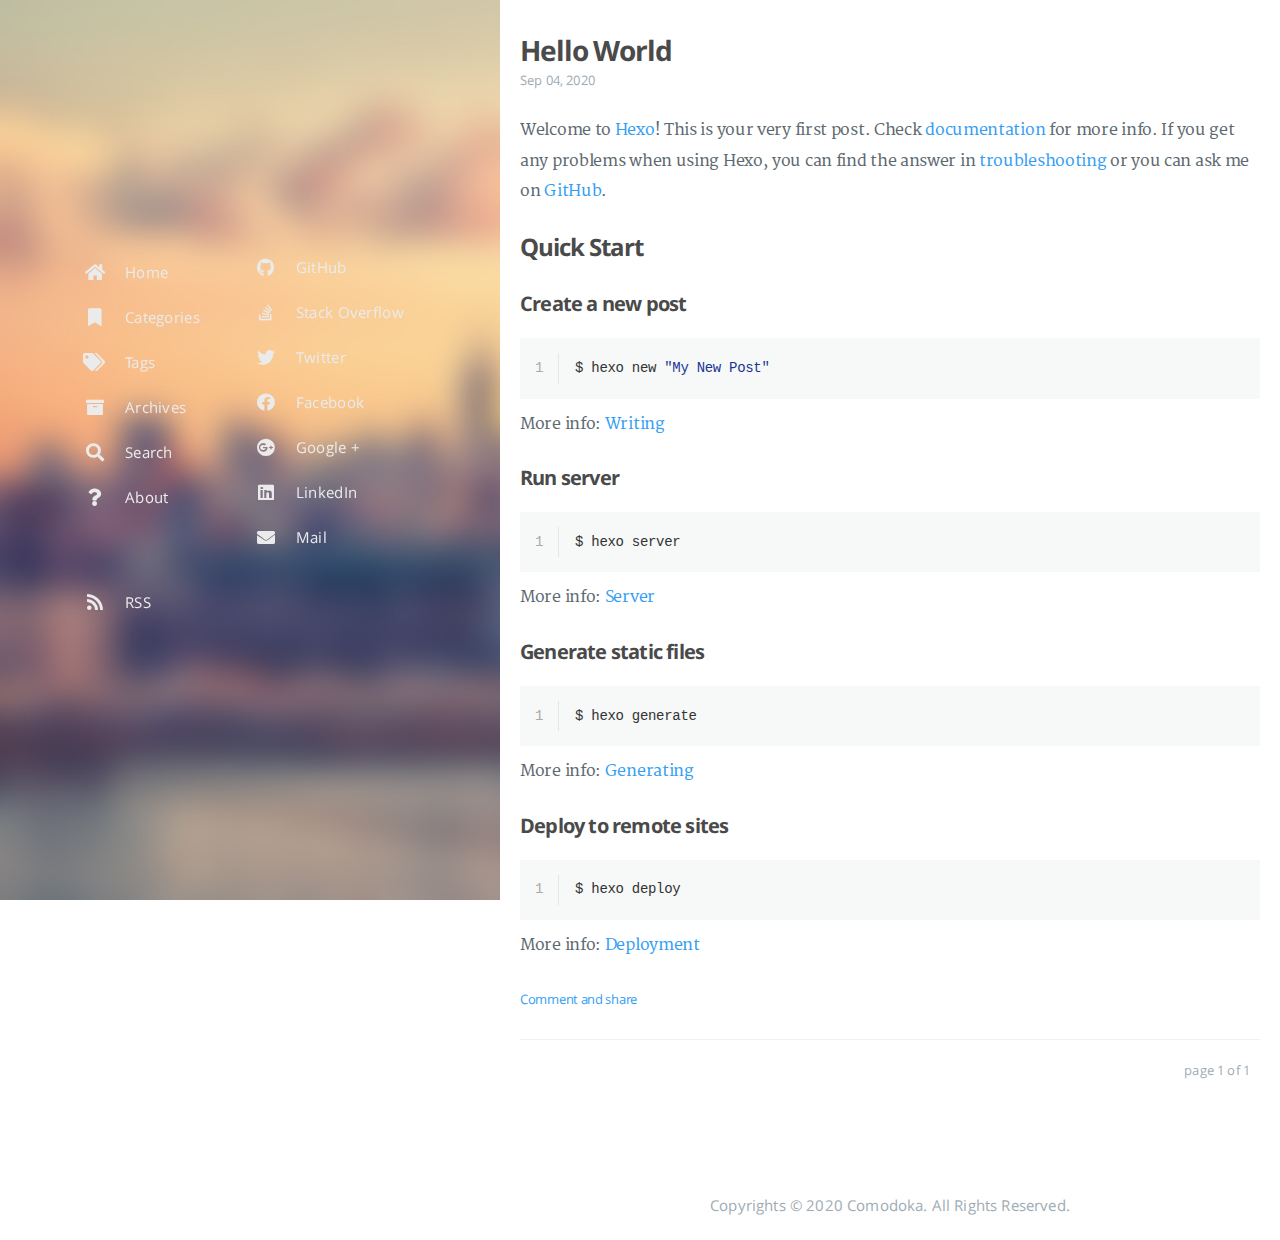
==== index.html @ 390a9314 "Site updated: 2020-09-04 22:26:29" ====
<!DOCTYPE html>
<html lang="en">
    
<head>
    <meta charset="UTF-8">
    <meta name="viewport" content="width=device-width, initial-scale=1">
    <meta name="generator" content="Record Jiwoni&#39;s daily routine">
    <title>Record Jiwoni&#39;s daily routine</title>
    <meta name="author" content="Comodoka">
    
    
    
    <script type="application/ld+json">{"@context":"http://schema.org","@type":"Website","@id":"http://example.com","author":{"@type":"Person","name":"Comodoka","sameAs":["https://github.com/","http://stackoverflow.com/users","https://twitter.com/","https://facebook.com/","https://plus.google.com/","https://www.linkedin.com/profile/","mailto"]},"name":"Record Jiwoni's daily routine","description":"","url":"http://example.com"}</script>
    <meta property="og:type" content="blog">
<meta property="og:title" content="Record Jiwoni&#39;s daily routine">
<meta property="og:url" content="http://example.com/index.html">
<meta property="og:site_name" content="Record Jiwoni&#39;s daily routine">
<meta property="og:locale" content="en_US">
<meta property="article:author" content="Comodoka">
<meta name="twitter:card" content="summary">
    
    
        
    
    
    
    
    
    <!--STYLES-->
    
<link rel="stylesheet" href="/assets/css/style-y5c8lxzqwjdiwfe4vuvutfy2octybtdhdowdcqtmwn5u1wgqf69w1b6l4i4m.min.css">

    <!--STYLES END-->
    

    

    
</head>

    <body>
        <div id="blog">
            <!-- Define author's picture -->


    

<header id="header" data-behavior="1">
    <i id="btn-open-sidebar" class="fa fa-lg fa-bars"></i>
    <div class="header-title">
        <a
            class="header-title-link"
            href="/%20"
            aria-label=""
        >
            Record Jiwoni&#39;s daily routine
        </a>
    </div>
    
        
            <a
                class="header-right-picture "
                href="#about"
                aria-label="Open the link: /#about"
            >
        
        
        </a>
    
</header>

            <!-- Define author's picture -->


<nav id="sidebar" data-behavior="1">
    <div class="sidebar-container">
        
        
            <ul class="sidebar-buttons">
            
                <li class="sidebar-button">
                    
                        <a
                            class="sidebar-button-link "
                            href="/"
                            
                            rel="noopener"
                            title="Home"
                        >
                        <i class="sidebar-button-icon fa fa-home" aria-hidden="true"></i>
                        <span class="sidebar-button-desc">Home</span>
                    </a>
            </li>
            
                <li class="sidebar-button">
                    
                        <a
                            class="sidebar-button-link "
                            href="/all-categories"
                            
                            rel="noopener"
                            title="Categories"
                        >
                        <i class="sidebar-button-icon fa fa-bookmark" aria-hidden="true"></i>
                        <span class="sidebar-button-desc">Categories</span>
                    </a>
            </li>
            
                <li class="sidebar-button">
                    
                        <a
                            class="sidebar-button-link "
                            href="/all-tags"
                            
                            rel="noopener"
                            title="Tags"
                        >
                        <i class="sidebar-button-icon fa fa-tags" aria-hidden="true"></i>
                        <span class="sidebar-button-desc">Tags</span>
                    </a>
            </li>
            
                <li class="sidebar-button">
                    
                        <a
                            class="sidebar-button-link "
                            href="/all-archives"
                            
                            rel="noopener"
                            title="Archives"
                        >
                        <i class="sidebar-button-icon fa fa-archive" aria-hidden="true"></i>
                        <span class="sidebar-button-desc">Archives</span>
                    </a>
            </li>
            
                <li class="sidebar-button">
                    
                        <a
                            class="sidebar-button-link open-algolia-search"
                            href="#search"
                            
                            rel="noopener"
                            title="Search"
                        >
                        <i class="sidebar-button-icon fa fa-search" aria-hidden="true"></i>
                        <span class="sidebar-button-desc">Search</span>
                    </a>
            </li>
            
                <li class="sidebar-button">
                    
                        <a
                            class="sidebar-button-link "
                            href="#about"
                            
                            rel="noopener"
                            title="About"
                        >
                        <i class="sidebar-button-icon fa fa-question" aria-hidden="true"></i>
                        <span class="sidebar-button-desc">About</span>
                    </a>
            </li>
            
        </ul>
        
            <ul class="sidebar-buttons">
            
                <li class="sidebar-button">
                    
                        <a
                            class="sidebar-button-link "
                            href="https://github.com/"
                            
                                target="_blank"
                            
                            rel="noopener"
                            title="GitHub"
                        >
                        <i class="sidebar-button-icon fab fa-github" aria-hidden="true"></i>
                        <span class="sidebar-button-desc">GitHub</span>
                    </a>
            </li>
            
                <li class="sidebar-button">
                    
                        <a
                            class="sidebar-button-link "
                            href="http://stackoverflow.com/users"
                            
                                target="_blank"
                            
                            rel="noopener"
                            title="Stack Overflow"
                        >
                        <i class="sidebar-button-icon fab fa-stack-overflow" aria-hidden="true"></i>
                        <span class="sidebar-button-desc">Stack Overflow</span>
                    </a>
            </li>
            
                <li class="sidebar-button">
                    
                        <a
                            class="sidebar-button-link "
                            href="https://twitter.com/"
                            
                                target="_blank"
                            
                            rel="noopener"
                            title="Twitter"
                        >
                        <i class="sidebar-button-icon fab fa-twitter" aria-hidden="true"></i>
                        <span class="sidebar-button-desc">Twitter</span>
                    </a>
            </li>
            
                <li class="sidebar-button">
                    
                        <a
                            class="sidebar-button-link "
                            href="https://facebook.com/"
                            
                                target="_blank"
                            
                            rel="noopener"
                            title="Facebook"
                        >
                        <i class="sidebar-button-icon fab fa-facebook" aria-hidden="true"></i>
                        <span class="sidebar-button-desc">Facebook</span>
                    </a>
            </li>
            
                <li class="sidebar-button">
                    
                        <a
                            class="sidebar-button-link "
                            href="https://plus.google.com/"
                            
                                target="_blank"
                            
                            rel="noopener"
                            title="Google +"
                        >
                        <i class="sidebar-button-icon fab fa-google-plus" aria-hidden="true"></i>
                        <span class="sidebar-button-desc">Google +</span>
                    </a>
            </li>
            
                <li class="sidebar-button">
                    
                        <a
                            class="sidebar-button-link "
                            href="https://www.linkedin.com/profile/"
                            
                                target="_blank"
                            
                            rel="noopener"
                            title="LinkedIn"
                        >
                        <i class="sidebar-button-icon fab fa-linkedin" aria-hidden="true"></i>
                        <span class="sidebar-button-desc">LinkedIn</span>
                    </a>
            </li>
            
                <li class="sidebar-button">
                    
                        <a
                            class="sidebar-button-link "
                            href="/mailto"
                            
                            rel="noopener"
                            title="Mail"
                        >
                        <i class="sidebar-button-icon fa fa-envelope" aria-hidden="true"></i>
                        <span class="sidebar-button-desc">Mail</span>
                    </a>
            </li>
            
        </ul>
        
            <ul class="sidebar-buttons">
            
                <li class="sidebar-button">
                    
                        <a
                            class="sidebar-button-link "
                            href="/atom.xml"
                            
                            rel="noopener"
                            title="RSS"
                        >
                        <i class="sidebar-button-icon fa fa-rss" aria-hidden="true"></i>
                        <span class="sidebar-button-desc">RSS</span>
                    </a>
            </li>
            
        </ul>
        
    </div>
</nav>

            
            <div id="main" data-behavior="1"
                 class="
                        hasCoverMetaIn
                        ">
                <section class="postShorten-group main-content-wrap">
    
    
    <article class="postShorten postShorten--thumbnailimg-bottom">
        <div class="postShorten-wrap">
            
            <div class="postShorten-header">
                <h1 class="postShorten-title">
                    
                        <a
                            class="link-unstyled"
                            href="/2020/09/04/hello-world/"
                            aria-label=": Hello World"
                        >
                            Hello World
                        </a>
                    
                </h1>
                <div class="postShorten-meta">
    <time datetime="2020-09-04T22:19:15+09:00">
	
		    Sep 04, 2020
    	
    </time>
    
</div>

            </div>
            
                <div class="postShorten-content">
                    <p>Welcome to <a target="_blank" rel="noopener" href="https://hexo.io/">Hexo</a>! This is your very first post. Check <a target="_blank" rel="noopener" href="https://hexo.io/docs/">documentation</a> for more info. If you get any problems when using Hexo, you can find the answer in <a target="_blank" rel="noopener" href="https://hexo.io/docs/troubleshooting.html">troubleshooting</a> or you can ask me on <a target="_blank" rel="noopener" href="https://github.com/hexojs/hexo/issues">GitHub</a>.</p>
<h2 id="Quick-Start"><a href="#Quick-Start" class="headerlink" title="Quick Start"></a>Quick Start</h2><h3 id="Create-a-new-post"><a href="#Create-a-new-post" class="headerlink" title="Create a new post"></a>Create a new post</h3><figure class="highlight bash"><table><tr><td class="gutter"><pre><span class="line">1</span><br></pre></td><td class="code"><pre><span class="line">$ hexo new <span class="string">&quot;My New Post&quot;</span></span><br></pre></td></tr></table></figure>

<p>More info: <a target="_blank" rel="noopener" href="https://hexo.io/docs/writing.html">Writing</a></p>
<h3 id="Run-server"><a href="#Run-server" class="headerlink" title="Run server"></a>Run server</h3><figure class="highlight bash"><table><tr><td class="gutter"><pre><span class="line">1</span><br></pre></td><td class="code"><pre><span class="line">$ hexo server</span><br></pre></td></tr></table></figure>

<p>More info: <a target="_blank" rel="noopener" href="https://hexo.io/docs/server.html">Server</a></p>
<h3 id="Generate-static-files"><a href="#Generate-static-files" class="headerlink" title="Generate static files"></a>Generate static files</h3><figure class="highlight bash"><table><tr><td class="gutter"><pre><span class="line">1</span><br></pre></td><td class="code"><pre><span class="line">$ hexo generate</span><br></pre></td></tr></table></figure>

<p>More info: <a target="_blank" rel="noopener" href="https://hexo.io/docs/generating.html">Generating</a></p>
<h3 id="Deploy-to-remote-sites"><a href="#Deploy-to-remote-sites" class="headerlink" title="Deploy to remote sites"></a>Deploy to remote sites</h3><figure class="highlight bash"><table><tr><td class="gutter"><pre><span class="line">1</span><br></pre></td><td class="code"><pre><span class="line">$ hexo deploy</span><br></pre></td></tr></table></figure>

<p>More info: <a target="_blank" rel="noopener" href="https://hexo.io/docs/one-command-deployment.html">Deployment</a></p>

                    
                        


                    
                    
                        <p>
                            <a
                                href="/2020/09/04/hello-world/#post-footer"
                                class="postShorten-excerpt_link link"
                                aria-label=""
                            >
                                Comment and share
                            </a>
                        </p>
                    
                </div>
            
        </div>
        
    </article>
    
    <div class="pagination-bar">
    <ul class="pagination">
        
        
        <li class="pagination-number">page 1 of 1</li>
    </ul>
</div>

</section>


                <footer id="footer" class="main-content-wrap">
    <span class="copyrights">
        Copyrights &copy; 2020 Comodoka. All Rights Reserved.
    </span>
</footer>

            </div>
            
        </div>
        


<div id="about">
    <div id="about-card">
        <div id="about-btn-close">
            <i class="fa fa-times"></i>
        </div>
        
            <h4 id="about-card-name">Comodoka</h4>
        
            <div id="about-card-bio"><p>author.bio</p>
</div>
        
        
            <div id="about-card-job">
                <i class="fa fa-briefcase"></i>
                <br/>
                <p>author.job</p>

            </div>
        
        
    </div>
</div>

        
        
<div id="cover" style="background-image:url('/assets/images/cover.jpg');"></div>
        <!--SCRIPTS-->

<script src="/assets/js/script-uzybvopi6v0olwxrtqckxhjvbe0mceuhhuak3uquynt2j86z6gkercpgezoo.min.js"></script>

<!--SCRIPTS END-->





    </body>
</html>
---- assets/css/style-y5c8lxzqwjdiwfe4vuvutfy2octybtdhdowdcqtmwn5u1wgqf69w1b6l4i4m.min.css ----
@charset "UTF-8";/*!
 * Font Awesome Free 5.12.1 by @fontawesome - https://fontawesome.com
 * License - https://fontawesome.com/license/free (Icons: CC BY 4.0, Fonts: SIL OFL 1.1, Code: MIT License)
 */.fa,.fab,.fad,.fal,.far,.fas{-moz-osx-font-smoothing:grayscale;-webkit-font-smoothing:antialiased;display:inline-block;font-style:normal;font-variant:normal;text-rendering:auto;line-height:1}.fa-lg{font-size:1.33333em;line-height:.75em;vertical-align:-.0667em}.fa-xs{font-size:.75em}.fa-sm{font-size:.875em}.fa-1x{font-size:1em}.fa-2x{font-size:2em}.fa-3x{font-size:3em}.fa-4x{font-size:4em}.fa-5x{font-size:5em}.fa-6x{font-size:6em}.fa-7x{font-size:7em}.fa-8x{font-size:8em}.fa-9x{font-size:9em}.fa-10x{font-size:10em}.fa-fw{text-align:center;width:1.25em}.fa-ul{list-style-type:none;margin-left:2.5em;padding-left:0}.fa-ul>li{position:relative}.fa-li{left:-2em;position:absolute;text-align:center;width:2em;line-height:inherit}.fa-border{border:solid .08em #eee;border-radius:.1em;padding:.2em .25em .15em}.fa-pull-left{float:left}.fa-pull-right{float:right}.fa.fa-pull-left,.fab.fa-pull-left,.fal.fa-pull-left,.far.fa-pull-left,.fas.fa-pull-left{margin-right:.3em}.fa.fa-pull-right,.fab.fa-pull-right,.fal.fa-pull-right,.far.fa-pull-right,.fas.fa-pull-right{margin-left:.3em}.fa-spin{-webkit-animation:fa-spin 2s infinite linear;animation:fa-spin 2s infinite linear}.fa-pulse{-webkit-animation:fa-spin 1s infinite steps(8);animation:fa-spin 1s infinite steps(8)}@-webkit-keyframes fa-spin{0%{-webkit-transform:rotate(0);transform:rotate(0)}100%{-webkit-transform:rotate(360deg);transform:rotate(360deg)}}@keyframes fa-spin{0%{-webkit-transform:rotate(0);transform:rotate(0)}100%{-webkit-transform:rotate(360deg);transform:rotate(360deg)}}.fa-rotate-90{-webkit-transform:rotate(90deg);transform:rotate(90deg)}.fa-rotate-180{-webkit-transform:rotate(180deg);transform:rotate(180deg)}.fa-rotate-270{-webkit-transform:rotate(270deg);transform:rotate(270deg)}.fa-flip-horizontal{-webkit-transform:scale(-1,1);transform:scale(-1,1)}.fa-flip-vertical{-webkit-transform:scale(1,-1);transform:scale(1,-1)}.fa-flip-both,.fa-flip-horizontal.fa-flip-vertical{-webkit-transform:scale(-1,-1);transform:scale(-1,-1)}:root .fa-flip-both,:root .fa-flip-horizontal,:root .fa-flip-vertical,:root .fa-rotate-180,:root .fa-rotate-270,:root .fa-rotate-90{-webkit-filter:none;filter:none}.fa-stack{display:inline-block;height:2em;line-height:2em;position:relative;vertical-align:middle;width:2.5em}.fa-stack-1x,.fa-stack-2x{left:0;position:absolute;text-align:center;width:100%}.fa-stack-1x{line-height:inherit}.fa-stack-2x{font-size:2em}.fa-inverse{color:#fff}.fa-500px:before{content:"\f26e"}.fa-accessible-icon:before{content:"\f368"}.fa-accusoft:before{content:"\f369"}.fa-acquisitions-incorporated:before{content:"\f6af"}.fa-ad:before{content:"\f641"}.fa-address-book:before{content:"\f2b9"}.fa-address-card:before{content:"\f2bb"}.fa-adjust:before{content:"\f042"}.fa-adn:before{content:"\f170"}.fa-adobe:before{content:"\f778"}.fa-adversal:before{content:"\f36a"}.fa-affiliatetheme:before{content:"\f36b"}.fa-air-freshener:before{content:"\f5d0"}.fa-airbnb:before{content:"\f834"}.fa-algolia:before{content:"\f36c"}.fa-align-center:before{content:"\f037"}.fa-align-justify:before{content:"\f039"}.fa-align-left:before{content:"\f036"}.fa-align-right:before{content:"\f038"}.fa-alipay:before{content:"\f642"}.fa-allergies:before{content:"\f461"}.fa-amazon:before{content:"\f270"}.fa-amazon-pay:before{content:"\f42c"}.fa-ambulance:before{content:"\f0f9"}.fa-american-sign-language-interpreting:before{content:"\f2a3"}.fa-amilia:before{content:"\f36d"}.fa-anchor:before{content:"\f13d"}.fa-android:before{content:"\f17b"}.fa-angellist:before{content:"\f209"}.fa-angle-double-down:before{content:"\f103"}.fa-angle-double-left:before{content:"\f100"}.fa-angle-double-right:before{content:"\f101"}.fa-angle-double-up:before{content:"\f102"}.fa-angle-down:before{content:"\f107"}.fa-angle-left:before{content:"\f104"}.fa-angle-right:before{content:"\f105"}.fa-angle-up:before{content:"\f106"}.fa-angry:before{content:"\f556"}.fa-angrycreative:before{content:"\f36e"}.fa-angular:before{content:"\f420"}.fa-ankh:before{content:"\f644"}.fa-app-store:before{content:"\f36f"}.fa-app-store-ios:before{content:"\f370"}.fa-apper:before{content:"\f371"}.fa-apple:before{content:"\f179"}.fa-apple-alt:before{content:"\f5d1"}.fa-apple-pay:before{content:"\f415"}.fa-archive:before{content:"\f187"}.fa-archway:before{content:"\f557"}.fa-arrow-alt-circle-down:before{content:"\f358"}.fa-arrow-alt-circle-left:before{content:"\f359"}.fa-arrow-alt-circle-right:before{content:"\f35a"}.fa-arrow-alt-circle-up:before{content:"\f35b"}.fa-arrow-circle-down:before{content:"\f0ab"}.fa-arrow-circle-left:before{content:"\f0a8"}.fa-arrow-circle-right:before{content:"\f0a9"}.fa-arrow-circle-up:before{content:"\f0aa"}.fa-arrow-down:before{content:"\f063"}.fa-arrow-left:before{content:"\f060"}.fa-arrow-right:before{content:"\f061"}.fa-arrow-up:before{content:"\f062"}.fa-arrows-alt:before{content:"\f0b2"}.fa-arrows-alt-h:before{content:"\f337"}.fa-arrows-alt-v:before{content:"\f338"}.fa-artstation:before{content:"\f77a"}.fa-assistive-listening-systems:before{content:"\f2a2"}.fa-asterisk:before{content:"\f069"}.fa-asymmetrik:before{content:"\f372"}.fa-at:before{content:"\f1fa"}.fa-atlas:before{content:"\f558"}.fa-atlassian:before{content:"\f77b"}.fa-atom:before{content:"\f5d2"}.fa-audible:before{content:"\f373"}.fa-audio-description:before{content:"\f29e"}.fa-autoprefixer:before{content:"\f41c"}.fa-avianex:before{content:"\f374"}.fa-aviato:before{content:"\f421"}.fa-award:before{content:"\f559"}.fa-aws:before{content:"\f375"}.fa-baby:before{content:"\f77c"}.fa-baby-carriage:before{content:"\f77d"}.fa-backspace:before{content:"\f55a"}.fa-backward:before{content:"\f04a"}.fa-bacon:before{content:"\f7e5"}.fa-bahai:before{content:"\f666"}.fa-balance-scale:before{content:"\f24e"}.fa-balance-scale-left:before{content:"\f515"}.fa-balance-scale-right:before{content:"\f516"}.fa-ban:before{content:"\f05e"}.fa-band-aid:before{content:"\f462"}.fa-bandcamp:before{content:"\f2d5"}.fa-barcode:before{content:"\f02a"}.fa-bars:before{content:"\f0c9"}.fa-baseball-ball:before{content:"\f433"}.fa-basketball-ball:before{content:"\f434"}.fa-bath:before{content:"\f2cd"}.fa-battery-empty:before{content:"\f244"}.fa-battery-full:before{content:"\f240"}.fa-battery-half:before{content:"\f242"}.fa-battery-quarter:before{content:"\f243"}.fa-battery-three-quarters:before{content:"\f241"}.fa-battle-net:before{content:"\f835"}.fa-bed:before{content:"\f236"}.fa-beer:before{content:"\f0fc"}.fa-behance:before{content:"\f1b4"}.fa-behance-square:before{content:"\f1b5"}.fa-bell:before{content:"\f0f3"}.fa-bell-slash:before{content:"\f1f6"}.fa-bezier-curve:before{content:"\f55b"}.fa-bible:before{content:"\f647"}.fa-bicycle:before{content:"\f206"}.fa-biking:before{content:"\f84a"}.fa-bimobject:before{content:"\f378"}.fa-binoculars:before{content:"\f1e5"}.fa-biohazard:before{content:"\f780"}.fa-birthday-cake:before{content:"\f1fd"}.fa-bitbucket:before{content:"\f171"}.fa-bitcoin:before{content:"\f379"}.fa-bity:before{content:"\f37a"}.fa-black-tie:before{content:"\f27e"}.fa-blackberry:before{content:"\f37b"}.fa-blender:before{content:"\f517"}.fa-blender-phone:before{content:"\f6b6"}.fa-blind:before{content:"\f29d"}.fa-blog:before{content:"\f781"}.fa-blogger:before{content:"\f37c"}.fa-blogger-b:before{content:"\f37d"}.fa-bluetooth:before{content:"\f293"}.fa-bluetooth-b:before{content:"\f294"}.fa-bold:before{content:"\f032"}.fa-bolt:before{content:"\f0e7"}.fa-bomb:before{content:"\f1e2"}.fa-bone:before{content:"\f5d7"}.fa-bong:before{content:"\f55c"}.fa-book:before{content:"\f02d"}.fa-book-dead:before{content:"\f6b7"}.fa-book-medical:before{content:"\f7e6"}.fa-book-open:before{content:"\f518"}.fa-book-reader:before{content:"\f5da"}.fa-bookmark:before{content:"\f02e"}.fa-bootstrap:before{content:"\f836"}.fa-border-all:before{content:"\f84c"}.fa-border-none:before{content:"\f850"}.fa-border-style:before{content:"\f853"}.fa-bowling-ball:before{content:"\f436"}.fa-box:before{content:"\f466"}.fa-box-open:before{content:"\f49e"}.fa-boxes:before{content:"\f468"}.fa-braille:before{content:"\f2a1"}.fa-brain:before{content:"\f5dc"}.fa-bread-slice:before{content:"\f7ec"}.fa-briefcase:before{content:"\f0b1"}.fa-briefcase-medical:before{content:"\f469"}.fa-broadcast-tower:before{content:"\f519"}.fa-broom:before{content:"\f51a"}.fa-brush:before{content:"\f55d"}.fa-btc:before{content:"\f15a"}.fa-buffer:before{content:"\f837"}.fa-bug:before{content:"\f188"}.fa-building:before{content:"\f1ad"}.fa-bullhorn:before{content:"\f0a1"}.fa-bullseye:before{content:"\f140"}.fa-burn:before{content:"\f46a"}.fa-buromobelexperte:before{content:"\f37f"}.fa-bus:before{content:"\f207"}.fa-bus-alt:before{content:"\f55e"}.fa-business-time:before{content:"\f64a"}.fa-buy-n-large:before{content:"\f8a6"}.fa-buysellads:before{content:"\f20d"}.fa-calculator:before{content:"\f1ec"}.fa-calendar:before{content:"\f133"}.fa-calendar-alt:before{content:"\f073"}.fa-calendar-check:before{content:"\f274"}.fa-calendar-day:before{content:"\f783"}.fa-calendar-minus:before{content:"\f272"}.fa-calendar-plus:before{content:"\f271"}.fa-calendar-times:before{content:"\f273"}.fa-calendar-week:before{content:"\f784"}.fa-camera:before{content:"\f030"}.fa-camera-retro:before{content:"\f083"}.fa-campground:before{content:"\f6bb"}.fa-canadian-maple-leaf:before{content:"\f785"}.fa-candy-cane:before{content:"\f786"}.fa-cannabis:before{content:"\f55f"}.fa-capsules:before{content:"\f46b"}.fa-car:before{content:"\f1b9"}.fa-car-alt:before{content:"\f5de"}.fa-car-battery:before{content:"\f5df"}.fa-car-crash:before{content:"\f5e1"}.fa-car-side:before{content:"\f5e4"}.fa-caravan:before{content:"\f8ff"}.fa-caret-down:before{content:"\f0d7"}.fa-caret-left:before{content:"\f0d9"}.fa-caret-right:before{content:"\f0da"}.fa-caret-square-down:before{content:"\f150"}.fa-caret-square-left:before{content:"\f191"}.fa-caret-square-right:before{content:"\f152"}.fa-caret-square-up:before{content:"\f151"}.fa-caret-up:before{content:"\f0d8"}.fa-carrot:before{content:"\f787"}.fa-cart-arrow-down:before{content:"\f218"}.fa-cart-plus:before{content:"\f217"}.fa-cash-register:before{content:"\f788"}.fa-cat:before{content:"\f6be"}.fa-cc-amazon-pay:before{content:"\f42d"}.fa-cc-amex:before{content:"\f1f3"}.fa-cc-apple-pay:before{content:"\f416"}.fa-cc-diners-club:before{content:"\f24c"}.fa-cc-discover:before{content:"\f1f2"}.fa-cc-jcb:before{content:"\f24b"}.fa-cc-mastercard:before{content:"\f1f1"}.fa-cc-paypal:before{content:"\f1f4"}.fa-cc-stripe:before{content:"\f1f5"}.fa-cc-visa:before{content:"\f1f0"}.fa-centercode:before{content:"\f380"}.fa-centos:before{content:"\f789"}.fa-certificate:before{content:"\f0a3"}.fa-chair:before{content:"\f6c0"}.fa-chalkboard:before{content:"\f51b"}.fa-chalkboard-teacher:before{content:"\f51c"}.fa-charging-station:before{content:"\f5e7"}.fa-chart-area:before{content:"\f1fe"}.fa-chart-bar:before{content:"\f080"}.fa-chart-line:before{content:"\f201"}.fa-chart-pie:before{content:"\f200"}.fa-check:before{content:"\f00c"}.fa-check-circle:before{content:"\f058"}.fa-check-double:before{content:"\f560"}.fa-check-square:before{content:"\f14a"}.fa-cheese:before{content:"\f7ef"}.fa-chess:before{content:"\f439"}.fa-chess-bishop:before{content:"\f43a"}.fa-chess-board:before{content:"\f43c"}.fa-chess-king:before{content:"\f43f"}.fa-chess-knight:before{content:"\f441"}.fa-chess-pawn:before{content:"\f443"}.fa-chess-queen:before{content:"\f445"}.fa-chess-rook:before{content:"\f447"}.fa-chevron-circle-down:before{content:"\f13a"}.fa-chevron-circle-left:before{content:"\f137"}.fa-chevron-circle-right:before{content:"\f138"}.fa-chevron-circle-up:before{content:"\f139"}.fa-chevron-down:before{content:"\f078"}.fa-chevron-left:before{content:"\f053"}.fa-chevron-right:before{content:"\f054"}.fa-chevron-up:before{content:"\f077"}.fa-child:before{content:"\f1ae"}.fa-chrome:before{content:"\f268"}.fa-chromecast:before{content:"\f838"}.fa-church:before{content:"\f51d"}.fa-circle:before{content:"\f111"}.fa-circle-notch:before{content:"\f1ce"}.fa-city:before{content:"\f64f"}.fa-clinic-medical:before{content:"\f7f2"}.fa-clipboard:before{content:"\f328"}.fa-clipboard-check:before{content:"\f46c"}.fa-clipboard-list:before{content:"\f46d"}.fa-clock:before{content:"\f017"}.fa-clone:before{content:"\f24d"}.fa-closed-captioning:before{content:"\f20a"}.fa-cloud:before{content:"\f0c2"}.fa-cloud-download-alt:before{content:"\f381"}.fa-cloud-meatball:before{content:"\f73b"}.fa-cloud-moon:before{content:"\f6c3"}.fa-cloud-moon-rain:before{content:"\f73c"}.fa-cloud-rain:before{content:"\f73d"}.fa-cloud-showers-heavy:before{content:"\f740"}.fa-cloud-sun:before{content:"\f6c4"}.fa-cloud-sun-rain:before{content:"\f743"}.fa-cloud-upload-alt:before{content:"\f382"}.fa-cloudscale:before{content:"\f383"}.fa-cloudsmith:before{content:"\f384"}.fa-cloudversify:before{content:"\f385"}.fa-cocktail:before{content:"\f561"}.fa-code:before{content:"\f121"}.fa-code-branch:before{content:"\f126"}.fa-codepen:before{content:"\f1cb"}.fa-codiepie:before{content:"\f284"}.fa-coffee:before{content:"\f0f4"}.fa-cog:before{content:"\f013"}.fa-cogs:before{content:"\f085"}.fa-coins:before{content:"\f51e"}.fa-columns:before{content:"\f0db"}.fa-comment:before{content:"\f075"}.fa-comment-alt:before{content:"\f27a"}.fa-comment-dollar:before{content:"\f651"}.fa-comment-dots:before{content:"\f4ad"}.fa-comment-medical:before{content:"\f7f5"}.fa-comment-slash:before{content:"\f4b3"}.fa-comments:before{content:"\f086"}.fa-comments-dollar:before{content:"\f653"}.fa-compact-disc:before{content:"\f51f"}.fa-compass:before{content:"\f14e"}.fa-compress:before{content:"\f066"}.fa-compress-alt:before{content:"\f422"}.fa-compress-arrows-alt:before{content:"\f78c"}.fa-concierge-bell:before{content:"\f562"}.fa-confluence:before{content:"\f78d"}.fa-connectdevelop:before{content:"\f20e"}.fa-contao:before{content:"\f26d"}.fa-cookie:before{content:"\f563"}.fa-cookie-bite:before{content:"\f564"}.fa-copy:before{content:"\f0c5"}.fa-copyright:before{content:"\f1f9"}.fa-cotton-bureau:before{content:"\f89e"}.fa-couch:before{content:"\f4b8"}.fa-cpanel:before{content:"\f388"}.fa-creative-commons:before{content:"\f25e"}.fa-creative-commons-by:before{content:"\f4e7"}.fa-creative-commons-nc:before{content:"\f4e8"}.fa-creative-commons-nc-eu:before{content:"\f4e9"}.fa-creative-commons-nc-jp:before{content:"\f4ea"}.fa-creative-commons-nd:before{content:"\f4eb"}.fa-creative-commons-pd:before{content:"\f4ec"}.fa-creative-commons-pd-alt:before{content:"\f4ed"}.fa-creative-commons-remix:before{content:"\f4ee"}.fa-creative-commons-sa:before{content:"\f4ef"}.fa-creative-commons-sampling:before{content:"\f4f0"}.fa-creative-commons-sampling-plus:before{content:"\f4f1"}.fa-creative-commons-share:before{content:"\f4f2"}.fa-creative-commons-zero:before{content:"\f4f3"}.fa-credit-card:before{content:"\f09d"}.fa-critical-role:before{content:"\f6c9"}.fa-crop:before{content:"\f125"}.fa-crop-alt:before{content:"\f565"}.fa-cross:before{content:"\f654"}.fa-crosshairs:before{content:"\f05b"}.fa-crow:before{content:"\f520"}.fa-crown:before{content:"\f521"}.fa-crutch:before{content:"\f7f7"}.fa-css3:before{content:"\f13c"}.fa-css3-alt:before{content:"\f38b"}.fa-cube:before{content:"\f1b2"}.fa-cubes:before{content:"\f1b3"}.fa-cut:before{content:"\f0c4"}.fa-cuttlefish:before{content:"\f38c"}.fa-d-and-d:before{content:"\f38d"}.fa-d-and-d-beyond:before{content:"\f6ca"}.fa-dailymotion:before{content:"\f952"}.fa-dashcube:before{content:"\f210"}.fa-database:before{content:"\f1c0"}.fa-deaf:before{content:"\f2a4"}.fa-delicious:before{content:"\f1a5"}.fa-democrat:before{content:"\f747"}.fa-deploydog:before{content:"\f38e"}.fa-deskpro:before{content:"\f38f"}.fa-desktop:before{content:"\f108"}.fa-dev:before{content:"\f6cc"}.fa-deviantart:before{content:"\f1bd"}.fa-dharmachakra:before{content:"\f655"}.fa-dhl:before{content:"\f790"}.fa-diagnoses:before{content:"\f470"}.fa-diaspora:before{content:"\f791"}.fa-dice:before{content:"\f522"}.fa-dice-d20:before{content:"\f6cf"}.fa-dice-d6:before{content:"\f6d1"}.fa-dice-five:before{content:"\f523"}.fa-dice-four:before{content:"\f524"}.fa-dice-one:before{content:"\f525"}.fa-dice-six:before{content:"\f526"}.fa-dice-three:before{content:"\f527"}.fa-dice-two:before{content:"\f528"}.fa-digg:before{content:"\f1a6"}.fa-digital-ocean:before{content:"\f391"}.fa-digital-tachograph:before{content:"\f566"}.fa-directions:before{content:"\f5eb"}.fa-discord:before{content:"\f392"}.fa-discourse:before{content:"\f393"}.fa-divide:before{content:"\f529"}.fa-dizzy:before{content:"\f567"}.fa-dna:before{content:"\f471"}.fa-dochub:before{content:"\f394"}.fa-docker:before{content:"\f395"}.fa-dog:before{content:"\f6d3"}.fa-dollar-sign:before{content:"\f155"}.fa-dolly:before{content:"\f472"}.fa-dolly-flatbed:before{content:"\f474"}.fa-donate:before{content:"\f4b9"}.fa-door-closed:before{content:"\f52a"}.fa-door-open:before{content:"\f52b"}.fa-dot-circle:before{content:"\f192"}.fa-dove:before{content:"\f4ba"}.fa-download:before{content:"\f019"}.fa-draft2digital:before{content:"\f396"}.fa-drafting-compass:before{content:"\f568"}.fa-dragon:before{content:"\f6d5"}.fa-draw-polygon:before{content:"\f5ee"}.fa-dribbble:before{content:"\f17d"}.fa-dribbble-square:before{content:"\f397"}.fa-dropbox:before{content:"\f16b"}.fa-drum:before{content:"\f569"}.fa-drum-steelpan:before{content:"\f56a"}.fa-drumstick-bite:before{content:"\f6d7"}.fa-drupal:before{content:"\f1a9"}.fa-dumbbell:before{content:"\f44b"}.fa-dumpster:before{content:"\f793"}.fa-dumpster-fire:before{content:"\f794"}.fa-dungeon:before{content:"\f6d9"}.fa-dyalog:before{content:"\f399"}.fa-earlybirds:before{content:"\f39a"}.fa-ebay:before{content:"\f4f4"}.fa-edge:before{content:"\f282"}.fa-edit:before{content:"\f044"}.fa-egg:before{content:"\f7fb"}.fa-eject:before{content:"\f052"}.fa-elementor:before{content:"\f430"}.fa-ellipsis-h:before{content:"\f141"}.fa-ellipsis-v:before{content:"\f142"}.fa-ello:before{content:"\f5f1"}.fa-ember:before{content:"\f423"}.fa-empire:before{content:"\f1d1"}.fa-envelope:before{content:"\f0e0"}.fa-envelope-open:before{content:"\f2b6"}.fa-envelope-open-text:before{content:"\f658"}.fa-envelope-square:before{content:"\f199"}.fa-envira:before{content:"\f299"}.fa-equals:before{content:"\f52c"}.fa-eraser:before{content:"\f12d"}.fa-erlang:before{content:"\f39d"}.fa-ethereum:before{content:"\f42e"}.fa-ethernet:before{content:"\f796"}.fa-etsy:before{content:"\f2d7"}.fa-euro-sign:before{content:"\f153"}.fa-evernote:before{content:"\f839"}.fa-exchange-alt:before{content:"\f362"}.fa-exclamation:before{content:"\f12a"}.fa-exclamation-circle:before{content:"\f06a"}.fa-exclamation-triangle:before{content:"\f071"}.fa-expand:before{content:"\f065"}.fa-expand-alt:before{content:"\f424"}.fa-expand-arrows-alt:before{content:"\f31e"}.fa-expeditedssl:before{content:"\f23e"}.fa-external-link-alt:before{content:"\f35d"}.fa-external-link-square-alt:before{content:"\f360"}.fa-eye:before{content:"\f06e"}.fa-eye-dropper:before{content:"\f1fb"}.fa-eye-slash:before{content:"\f070"}.fa-facebook:before{content:"\f09a"}.fa-facebook-f:before{content:"\f39e"}.fa-facebook-messenger:before{content:"\f39f"}.fa-facebook-square:before{content:"\f082"}.fa-fan:before{content:"\f863"}.fa-fantasy-flight-games:before{content:"\f6dc"}.fa-fast-backward:before{content:"\f049"}.fa-fast-forward:before{content:"\f050"}.fa-fax:before{content:"\f1ac"}.fa-feather:before{content:"\f52d"}.fa-feather-alt:before{content:"\f56b"}.fa-fedex:before{content:"\f797"}.fa-fedora:before{content:"\f798"}.fa-female:before{content:"\f182"}.fa-fighter-jet:before{content:"\f0fb"}.fa-figma:before{content:"\f799"}.fa-file:before{content:"\f15b"}.fa-file-alt:before{content:"\f15c"}.fa-file-archive:before{content:"\f1c6"}.fa-file-audio:before{content:"\f1c7"}.fa-file-code:before{content:"\f1c9"}.fa-file-contract:before{content:"\f56c"}.fa-file-csv:before{content:"\f6dd"}.fa-file-download:before{content:"\f56d"}.fa-file-excel:before{content:"\f1c3"}.fa-file-export:before{content:"\f56e"}.fa-file-image:before{content:"\f1c5"}.fa-file-import:before{content:"\f56f"}.fa-file-invoice:before{content:"\f570"}.fa-file-invoice-dollar:before{content:"\f571"}.fa-file-medical:before{content:"\f477"}.fa-file-medical-alt:before{content:"\f478"}.fa-file-pdf:before{content:"\f1c1"}.fa-file-powerpoint:before{content:"\f1c4"}.fa-file-prescription:before{content:"\f572"}.fa-file-signature:before{content:"\f573"}.fa-file-upload:before{content:"\f574"}.fa-file-video:before{content:"\f1c8"}.fa-file-word:before{content:"\f1c2"}.fa-fill:before{content:"\f575"}.fa-fill-drip:before{content:"\f576"}.fa-film:before{content:"\f008"}.fa-filter:before{content:"\f0b0"}.fa-fingerprint:before{content:"\f577"}.fa-fire:before{content:"\f06d"}.fa-fire-alt:before{content:"\f7e4"}.fa-fire-extinguisher:before{content:"\f134"}.fa-firefox:before{content:"\f269"}.fa-firefox-browser:before{content:"\f907"}.fa-first-aid:before{content:"\f479"}.fa-first-order:before{content:"\f2b0"}.fa-first-order-alt:before{content:"\f50a"}.fa-firstdraft:before{content:"\f3a1"}.fa-fish:before{content:"\f578"}.fa-fist-raised:before{content:"\f6de"}.fa-flag:before{content:"\f024"}.fa-flag-checkered:before{content:"\f11e"}.fa-flag-usa:before{content:"\f74d"}.fa-flask:before{content:"\f0c3"}.fa-flickr:before{content:"\f16e"}.fa-flipboard:before{content:"\f44d"}.fa-flushed:before{content:"\f579"}.fa-fly:before{content:"\f417"}.fa-folder:before{content:"\f07b"}.fa-folder-minus:before{content:"\f65d"}.fa-folder-open:before{content:"\f07c"}.fa-folder-plus:before{content:"\f65e"}.fa-font:before{content:"\f031"}.fa-font-awesome:before{content:"\f2b4"}.fa-font-awesome-alt:before{content:"\f35c"}.fa-font-awesome-flag:before{content:"\f425"}.fa-font-awesome-logo-full:before{content:"\f4e6"}.fa-fonticons:before{content:"\f280"}.fa-fonticons-fi:before{content:"\f3a2"}.fa-football-ball:before{content:"\f44e"}.fa-fort-awesome:before{content:"\f286"}.fa-fort-awesome-alt:before{content:"\f3a3"}.fa-forumbee:before{content:"\f211"}.fa-forward:before{content:"\f04e"}.fa-foursquare:before{content:"\f180"}.fa-free-code-camp:before{content:"\f2c5"}.fa-freebsd:before{content:"\f3a4"}.fa-frog:before{content:"\f52e"}.fa-frown:before{content:"\f119"}.fa-frown-open:before{content:"\f57a"}.fa-fulcrum:before{content:"\f50b"}.fa-funnel-dollar:before{content:"\f662"}.fa-futbol:before{content:"\f1e3"}.fa-galactic-republic:before{content:"\f50c"}.fa-galactic-senate:before{content:"\f50d"}.fa-gamepad:before{content:"\f11b"}.fa-gas-pump:before{content:"\f52f"}.fa-gavel:before{content:"\f0e3"}.fa-gem:before{content:"\f3a5"}.fa-genderless:before{content:"\f22d"}.fa-get-pocket:before{content:"\f265"}.fa-gg:before{content:"\f260"}.fa-gg-circle:before{content:"\f261"}.fa-ghost:before{content:"\f6e2"}.fa-gift:before{content:"\f06b"}.fa-gifts:before{content:"\f79c"}.fa-git:before{content:"\f1d3"}.fa-git-alt:before{content:"\f841"}.fa-git-square:before{content:"\f1d2"}.fa-github:before{content:"\f09b"}.fa-github-alt:before{content:"\f113"}.fa-github-square:before{content:"\f092"}.fa-gitkraken:before{content:"\f3a6"}.fa-gitlab:before{content:"\f296"}.fa-gitter:before{content:"\f426"}.fa-glass-cheers:before{content:"\f79f"}.fa-glass-martini:before{content:"\f000"}.fa-glass-martini-alt:before{content:"\f57b"}.fa-glass-whiskey:before{content:"\f7a0"}.fa-glasses:before{content:"\f530"}.fa-glide:before{content:"\f2a5"}.fa-glide-g:before{content:"\f2a6"}.fa-globe:before{content:"\f0ac"}.fa-globe-africa:before{content:"\f57c"}.fa-globe-americas:before{content:"\f57d"}.fa-globe-asia:before{content:"\f57e"}.fa-globe-europe:before{content:"\f7a2"}.fa-gofore:before{content:"\f3a7"}.fa-golf-ball:before{content:"\f450"}.fa-goodreads:before{content:"\f3a8"}.fa-goodreads-g:before{content:"\f3a9"}.fa-google:before{content:"\f1a0"}.fa-google-drive:before{content:"\f3aa"}.fa-google-play:before{content:"\f3ab"}.fa-google-plus:before{content:"\f2b3"}.fa-google-plus-g:before{content:"\f0d5"}.fa-google-plus-square:before{content:"\f0d4"}.fa-google-wallet:before{content:"\f1ee"}.fa-gopuram:before{content:"\f664"}.fa-graduation-cap:before{content:"\f19d"}.fa-gratipay:before{content:"\f184"}.fa-grav:before{content:"\f2d6"}.fa-greater-than:before{content:"\f531"}.fa-greater-than-equal:before{content:"\f532"}.fa-grimace:before{content:"\f57f"}.fa-grin:before{content:"\f580"}.fa-grin-alt:before{content:"\f581"}.fa-grin-beam:before{content:"\f582"}.fa-grin-beam-sweat:before{content:"\f583"}.fa-grin-hearts:before{content:"\f584"}.fa-grin-squint:before{content:"\f585"}.fa-grin-squint-tears:before{content:"\f586"}.fa-grin-stars:before{content:"\f587"}.fa-grin-tears:before{content:"\f588"}.fa-grin-tongue:before{content:"\f589"}.fa-grin-tongue-squint:before{content:"\f58a"}.fa-grin-tongue-wink:before{content:"\f58b"}.fa-grin-wink:before{content:"\f58c"}.fa-grip-horizontal:before{content:"\f58d"}.fa-grip-lines:before{content:"\f7a4"}.fa-grip-lines-vertical:before{content:"\f7a5"}.fa-grip-vertical:before{content:"\f58e"}.fa-gripfire:before{content:"\f3ac"}.fa-grunt:before{content:"\f3ad"}.fa-guitar:before{content:"\f7a6"}.fa-gulp:before{content:"\f3ae"}.fa-h-square:before{content:"\f0fd"}.fa-hacker-news:before{content:"\f1d4"}.fa-hacker-news-square:before{content:"\f3af"}.fa-hackerrank:before{content:"\f5f7"}.fa-hamburger:before{content:"\f805"}.fa-hammer:before{content:"\f6e3"}.fa-hamsa:before{content:"\f665"}.fa-hand-holding:before{content:"\f4bd"}.fa-hand-holding-heart:before{content:"\f4be"}.fa-hand-holding-usd:before{content:"\f4c0"}.fa-hand-lizard:before{content:"\f258"}.fa-hand-middle-finger:before{content:"\f806"}.fa-hand-paper:before{content:"\f256"}.fa-hand-peace:before{content:"\f25b"}.fa-hand-point-down:before{content:"\f0a7"}.fa-hand-point-left:before{content:"\f0a5"}.fa-hand-point-right:before{content:"\f0a4"}.fa-hand-point-up:before{content:"\f0a6"}.fa-hand-pointer:before{content:"\f25a"}.fa-hand-rock:before{content:"\f255"}.fa-hand-scissors:before{content:"\f257"}.fa-hand-spock:before{content:"\f259"}.fa-hands:before{content:"\f4c2"}.fa-hands-helping:before{content:"\f4c4"}.fa-handshake:before{content:"\f2b5"}.fa-hanukiah:before{content:"\f6e6"}.fa-hard-hat:before{content:"\f807"}.fa-hashtag:before{content:"\f292"}.fa-hat-cowboy:before{content:"\f8c0"}.fa-hat-cowboy-side:before{content:"\f8c1"}.fa-hat-wizard:before{content:"\f6e8"}.fa-hdd:before{content:"\f0a0"}.fa-heading:before{content:"\f1dc"}.fa-headphones:before{content:"\f025"}.fa-headphones-alt:before{content:"\f58f"}.fa-headset:before{content:"\f590"}.fa-heart:before{content:"\f004"}.fa-heart-broken:before{content:"\f7a9"}.fa-heartbeat:before{content:"\f21e"}.fa-helicopter:before{content:"\f533"}.fa-highlighter:before{content:"\f591"}.fa-hiking:before{content:"\f6ec"}.fa-hippo:before{content:"\f6ed"}.fa-hips:before{content:"\f452"}.fa-hire-a-helper:before{content:"\f3b0"}.fa-history:before{content:"\f1da"}.fa-hockey-puck:before{content:"\f453"}.fa-holly-berry:before{content:"\f7aa"}.fa-home:before{content:"\f015"}.fa-hooli:before{content:"\f427"}.fa-hornbill:before{content:"\f592"}.fa-horse:before{content:"\f6f0"}.fa-horse-head:before{content:"\f7ab"}.fa-hospital:before{content:"\f0f8"}.fa-hospital-alt:before{content:"\f47d"}.fa-hospital-symbol:before{content:"\f47e"}.fa-hot-tub:before{content:"\f593"}.fa-hotdog:before{content:"\f80f"}.fa-hotel:before{content:"\f594"}.fa-hotjar:before{content:"\f3b1"}.fa-hourglass:before{content:"\f254"}.fa-hourglass-end:before{content:"\f253"}.fa-hourglass-half:before{content:"\f252"}.fa-hourglass-start:before{content:"\f251"}.fa-house-damage:before{content:"\f6f1"}.fa-houzz:before{content:"\f27c"}.fa-hryvnia:before{content:"\f6f2"}.fa-html5:before{content:"\f13b"}.fa-hubspot:before{content:"\f3b2"}.fa-i-cursor:before{content:"\f246"}.fa-ice-cream:before{content:"\f810"}.fa-icicles:before{content:"\f7ad"}.fa-icons:before{content:"\f86d"}.fa-id-badge:before{content:"\f2c1"}.fa-id-card:before{content:"\f2c2"}.fa-id-card-alt:before{content:"\f47f"}.fa-ideal:before{content:"\f913"}.fa-igloo:before{content:"\f7ae"}.fa-image:before{content:"\f03e"}.fa-images:before{content:"\f302"}.fa-imdb:before{content:"\f2d8"}.fa-inbox:before{content:"\f01c"}.fa-indent:before{content:"\f03c"}.fa-industry:before{content:"\f275"}.fa-infinity:before{content:"\f534"}.fa-info:before{content:"\f129"}.fa-info-circle:before{content:"\f05a"}.fa-instagram:before{content:"\f16d"}.fa-instagram-square:before{content:"\f955"}.fa-intercom:before{content:"\f7af"}.fa-internet-explorer:before{content:"\f26b"}.fa-invision:before{content:"\f7b0"}.fa-ioxhost:before{content:"\f208"}.fa-italic:before{content:"\f033"}.fa-itch-io:before{content:"\f83a"}.fa-itunes:before{content:"\f3b4"}.fa-itunes-note:before{content:"\f3b5"}.fa-java:before{content:"\f4e4"}.fa-jedi:before{content:"\f669"}.fa-jedi-order:before{content:"\f50e"}.fa-jenkins:before{content:"\f3b6"}.fa-jira:before{content:"\f7b1"}.fa-joget:before{content:"\f3b7"}.fa-joint:before{content:"\f595"}.fa-joomla:before{content:"\f1aa"}.fa-journal-whills:before{content:"\f66a"}.fa-js:before{content:"\f3b8"}.fa-js-square:before{content:"\f3b9"}.fa-jsfiddle:before{content:"\f1cc"}.fa-kaaba:before{content:"\f66b"}.fa-kaggle:before{content:"\f5fa"}.fa-key:before{content:"\f084"}.fa-keybase:before{content:"\f4f5"}.fa-keyboard:before{content:"\f11c"}.fa-keycdn:before{content:"\f3ba"}.fa-khanda:before{content:"\f66d"}.fa-kickstarter:before{content:"\f3bb"}.fa-kickstarter-k:before{content:"\f3bc"}.fa-kiss:before{content:"\f596"}.fa-kiss-beam:before{content:"\f597"}.fa-kiss-wink-heart:before{content:"\f598"}.fa-kiwi-bird:before{content:"\f535"}.fa-korvue:before{content:"\f42f"}.fa-landmark:before{content:"\f66f"}.fa-language:before{content:"\f1ab"}.fa-laptop:before{content:"\f109"}.fa-laptop-code:before{content:"\f5fc"}.fa-laptop-medical:before{content:"\f812"}.fa-laravel:before{content:"\f3bd"}.fa-lastfm:before{content:"\f202"}.fa-lastfm-square:before{content:"\f203"}.fa-laugh:before{content:"\f599"}.fa-laugh-beam:before{content:"\f59a"}.fa-laugh-squint:before{content:"\f59b"}.fa-laugh-wink:before{content:"\f59c"}.fa-layer-group:before{content:"\f5fd"}.fa-leaf:before{content:"\f06c"}.fa-leanpub:before{content:"\f212"}.fa-lemon:before{content:"\f094"}.fa-less:before{content:"\f41d"}.fa-less-than:before{content:"\f536"}.fa-less-than-equal:before{content:"\f537"}.fa-level-down-alt:before{content:"\f3be"}.fa-level-up-alt:before{content:"\f3bf"}.fa-life-ring:before{content:"\f1cd"}.fa-lightbulb:before{content:"\f0eb"}.fa-line:before{content:"\f3c0"}.fa-link:before{content:"\f0c1"}.fa-linkedin:before{content:"\f08c"}.fa-linkedin-in:before{content:"\f0e1"}.fa-linode:before{content:"\f2b8"}.fa-linux:before{content:"\f17c"}.fa-lira-sign:before{content:"\f195"}.fa-list:before{content:"\f03a"}.fa-list-alt:before{content:"\f022"}.fa-list-ol:before{content:"\f0cb"}.fa-list-ul:before{content:"\f0ca"}.fa-location-arrow:before{content:"\f124"}.fa-lock:before{content:"\f023"}.fa-lock-open:before{content:"\f3c1"}.fa-long-arrow-alt-down:before{content:"\f309"}.fa-long-arrow-alt-left:before{content:"\f30a"}.fa-long-arrow-alt-right:before{content:"\f30b"}.fa-long-arrow-alt-up:before{content:"\f30c"}.fa-low-vision:before{content:"\f2a8"}.fa-luggage-cart:before{content:"\f59d"}.fa-lyft:before{content:"\f3c3"}.fa-magento:before{content:"\f3c4"}.fa-magic:before{content:"\f0d0"}.fa-magnet:before{content:"\f076"}.fa-mail-bulk:before{content:"\f674"}.fa-mailchimp:before{content:"\f59e"}.fa-male:before{content:"\f183"}.fa-mandalorian:before{content:"\f50f"}.fa-map:before{content:"\f279"}.fa-map-marked:before{content:"\f59f"}.fa-map-marked-alt:before{content:"\f5a0"}.fa-map-marker:before{content:"\f041"}.fa-map-marker-alt:before{content:"\f3c5"}.fa-map-pin:before{content:"\f276"}.fa-map-signs:before{content:"\f277"}.fa-markdown:before{content:"\f60f"}.fa-marker:before{content:"\f5a1"}.fa-mars:before{content:"\f222"}.fa-mars-double:before{content:"\f227"}.fa-mars-stroke:before{content:"\f229"}.fa-mars-stroke-h:before{content:"\f22b"}.fa-mars-stroke-v:before{content:"\f22a"}.fa-mask:before{content:"\f6fa"}.fa-mastodon:before{content:"\f4f6"}.fa-maxcdn:before{content:"\f136"}.fa-mdb:before{content:"\f8ca"}.fa-medal:before{content:"\f5a2"}.fa-medapps:before{content:"\f3c6"}.fa-medium:before{content:"\f23a"}.fa-medium-m:before{content:"\f3c7"}.fa-medkit:before{content:"\f0fa"}.fa-medrt:before{content:"\f3c8"}.fa-meetup:before{content:"\f2e0"}.fa-megaport:before{content:"\f5a3"}.fa-meh:before{content:"\f11a"}.fa-meh-blank:before{content:"\f5a4"}.fa-meh-rolling-eyes:before{content:"\f5a5"}.fa-memory:before{content:"\f538"}.fa-mendeley:before{content:"\f7b3"}.fa-menorah:before{content:"\f676"}.fa-mercury:before{content:"\f223"}.fa-meteor:before{content:"\f753"}.fa-microblog:before{content:"\f91a"}.fa-microchip:before{content:"\f2db"}.fa-microphone:before{content:"\f130"}.fa-microphone-alt:before{content:"\f3c9"}.fa-microphone-alt-slash:before{content:"\f539"}.fa-microphone-slash:before{content:"\f131"}.fa-microscope:before{content:"\f610"}.fa-microsoft:before{content:"\f3ca"}.fa-minus:before{content:"\f068"}.fa-minus-circle:before{content:"\f056"}.fa-minus-square:before{content:"\f146"}.fa-mitten:before{content:"\f7b5"}.fa-mix:before{content:"\f3cb"}.fa-mixcloud:before{content:"\f289"}.fa-mixer:before{content:"\f956"}.fa-mizuni:before{content:"\f3cc"}.fa-mobile:before{content:"\f10b"}.fa-mobile-alt:before{content:"\f3cd"}.fa-modx:before{content:"\f285"}.fa-monero:before{content:"\f3d0"}.fa-money-bill:before{content:"\f0d6"}.fa-money-bill-alt:before{content:"\f3d1"}.fa-money-bill-wave:before{content:"\f53a"}.fa-money-bill-wave-alt:before{content:"\f53b"}.fa-money-check:before{content:"\f53c"}.fa-money-check-alt:before{content:"\f53d"}.fa-monument:before{content:"\f5a6"}.fa-moon:before{content:"\f186"}.fa-mortar-pestle:before{content:"\f5a7"}.fa-mosque:before{content:"\f678"}.fa-motorcycle:before{content:"\f21c"}.fa-mountain:before{content:"\f6fc"}.fa-mouse:before{content:"\f8cc"}.fa-mouse-pointer:before{content:"\f245"}.fa-mug-hot:before{content:"\f7b6"}.fa-music:before{content:"\f001"}.fa-napster:before{content:"\f3d2"}.fa-neos:before{content:"\f612"}.fa-network-wired:before{content:"\f6ff"}.fa-neuter:before{content:"\f22c"}.fa-newspaper:before{content:"\f1ea"}.fa-nimblr:before{content:"\f5a8"}.fa-node:before{content:"\f419"}.fa-node-js:before{content:"\f3d3"}.fa-not-equal:before{content:"\f53e"}.fa-notes-medical:before{content:"\f481"}.fa-npm:before{content:"\f3d4"}.fa-ns8:before{content:"\f3d5"}.fa-nutritionix:before{content:"\f3d6"}.fa-object-group:before{content:"\f247"}.fa-object-ungroup:before{content:"\f248"}.fa-odnoklassniki:before{content:"\f263"}.fa-odnoklassniki-square:before{content:"\f264"}.fa-oil-can:before{content:"\f613"}.fa-old-republic:before{content:"\f510"}.fa-om:before{content:"\f679"}.fa-opencart:before{content:"\f23d"}.fa-openid:before{content:"\f19b"}.fa-opera:before{content:"\f26a"}.fa-optin-monster:before{content:"\f23c"}.fa-orcid:before{content:"\f8d2"}.fa-osi:before{content:"\f41a"}.fa-otter:before{content:"\f700"}.fa-outdent:before{content:"\f03b"}.fa-page4:before{content:"\f3d7"}.fa-pagelines:before{content:"\f18c"}.fa-pager:before{content:"\f815"}.fa-paint-brush:before{content:"\f1fc"}.fa-paint-roller:before{content:"\f5aa"}.fa-palette:before{content:"\f53f"}.fa-palfed:before{content:"\f3d8"}.fa-pallet:before{content:"\f482"}.fa-paper-plane:before{content:"\f1d8"}.fa-paperclip:before{content:"\f0c6"}.fa-parachute-box:before{content:"\f4cd"}.fa-paragraph:before{content:"\f1dd"}.fa-parking:before{content:"\f540"}.fa-passport:before{content:"\f5ab"}.fa-pastafarianism:before{content:"\f67b"}.fa-paste:before{content:"\f0ea"}.fa-patreon:before{content:"\f3d9"}.fa-pause:before{content:"\f04c"}.fa-pause-circle:before{content:"\f28b"}.fa-paw:before{content:"\f1b0"}.fa-paypal:before{content:"\f1ed"}.fa-peace:before{content:"\f67c"}.fa-pen:before{content:"\f304"}.fa-pen-alt:before{content:"\f305"}.fa-pen-fancy:before{content:"\f5ac"}.fa-pen-nib:before{content:"\f5ad"}.fa-pen-square:before{content:"\f14b"}.fa-pencil-alt:before{content:"\f303"}.fa-pencil-ruler:before{content:"\f5ae"}.fa-penny-arcade:before{content:"\f704"}.fa-people-carry:before{content:"\f4ce"}.fa-pepper-hot:before{content:"\f816"}.fa-percent:before{content:"\f295"}.fa-percentage:before{content:"\f541"}.fa-periscope:before{content:"\f3da"}.fa-person-booth:before{content:"\f756"}.fa-phabricator:before{content:"\f3db"}.fa-phoenix-framework:before{content:"\f3dc"}.fa-phoenix-squadron:before{content:"\f511"}.fa-phone:before{content:"\f095"}.fa-phone-alt:before{content:"\f879"}.fa-phone-slash:before{content:"\f3dd"}.fa-phone-square:before{content:"\f098"}.fa-phone-square-alt:before{content:"\f87b"}.fa-phone-volume:before{content:"\f2a0"}.fa-photo-video:before{content:"\f87c"}.fa-php:before{content:"\f457"}.fa-pied-piper:before{content:"\f2ae"}.fa-pied-piper-alt:before{content:"\f1a8"}.fa-pied-piper-hat:before{content:"\f4e5"}.fa-pied-piper-pp:before{content:"\f1a7"}.fa-pied-piper-square:before{content:"\f91e"}.fa-piggy-bank:before{content:"\f4d3"}.fa-pills:before{content:"\f484"}.fa-pinterest:before{content:"\f0d2"}.fa-pinterest-p:before{content:"\f231"}.fa-pinterest-square:before{content:"\f0d3"}.fa-pizza-slice:before{content:"\f818"}.fa-place-of-worship:before{content:"\f67f"}.fa-plane:before{content:"\f072"}.fa-plane-arrival:before{content:"\f5af"}.fa-plane-departure:before{content:"\f5b0"}.fa-play:before{content:"\f04b"}.fa-play-circle:before{content:"\f144"}.fa-playstation:before{content:"\f3df"}.fa-plug:before{content:"\f1e6"}.fa-plus:before{content:"\f067"}.fa-plus-circle:before{content:"\f055"}.fa-plus-square:before{content:"\f0fe"}.fa-podcast:before{content:"\f2ce"}.fa-poll:before{content:"\f681"}.fa-poll-h:before{content:"\f682"}.fa-poo:before{content:"\f2fe"}.fa-poo-storm:before{content:"\f75a"}.fa-poop:before{content:"\f619"}.fa-portrait:before{content:"\f3e0"}.fa-pound-sign:before{content:"\f154"}.fa-power-off:before{content:"\f011"}.fa-pray:before{content:"\f683"}.fa-praying-hands:before{content:"\f684"}.fa-prescription:before{content:"\f5b1"}.fa-prescription-bottle:before{content:"\f485"}.fa-prescription-bottle-alt:before{content:"\f486"}.fa-print:before{content:"\f02f"}.fa-procedures:before{content:"\f487"}.fa-product-hunt:before{content:"\f288"}.fa-project-diagram:before{content:"\f542"}.fa-pushed:before{content:"\f3e1"}.fa-puzzle-piece:before{content:"\f12e"}.fa-python:before{content:"\f3e2"}.fa-qq:before{content:"\f1d6"}.fa-qrcode:before{content:"\f029"}.fa-question:before{content:"\f128"}.fa-question-circle:before{content:"\f059"}.fa-quidditch:before{content:"\f458"}.fa-quinscape:before{content:"\f459"}.fa-quora:before{content:"\f2c4"}.fa-quote-left:before{content:"\f10d"}.fa-quote-right:before{content:"\f10e"}.fa-quran:before{content:"\f687"}.fa-r-project:before{content:"\f4f7"}.fa-radiation:before{content:"\f7b9"}.fa-radiation-alt:before{content:"\f7ba"}.fa-rainbow:before{content:"\f75b"}.fa-random:before{content:"\f074"}.fa-raspberry-pi:before{content:"\f7bb"}.fa-ravelry:before{content:"\f2d9"}.fa-react:before{content:"\f41b"}.fa-reacteurope:before{content:"\f75d"}.fa-readme:before{content:"\f4d5"}.fa-rebel:before{content:"\f1d0"}.fa-receipt:before{content:"\f543"}.fa-record-vinyl:before{content:"\f8d9"}.fa-recycle:before{content:"\f1b8"}.fa-red-river:before{content:"\f3e3"}.fa-reddit:before{content:"\f1a1"}.fa-reddit-alien:before{content:"\f281"}.fa-reddit-square:before{content:"\f1a2"}.fa-redhat:before{content:"\f7bc"}.fa-redo:before{content:"\f01e"}.fa-redo-alt:before{content:"\f2f9"}.fa-registered:before{content:"\f25d"}.fa-remove-format:before{content:"\f87d"}.fa-renren:before{content:"\f18b"}.fa-reply:before{content:"\f3e5"}.fa-reply-all:before{content:"\f122"}.fa-replyd:before{content:"\f3e6"}.fa-republican:before{content:"\f75e"}.fa-researchgate:before{content:"\f4f8"}.fa-resolving:before{content:"\f3e7"}.fa-restroom:before{content:"\f7bd"}.fa-retweet:before{content:"\f079"}.fa-rev:before{content:"\f5b2"}.fa-ribbon:before{content:"\f4d6"}.fa-ring:before{content:"\f70b"}.fa-road:before{content:"\f018"}.fa-robot:before{content:"\f544"}.fa-rocket:before{content:"\f135"}.fa-rocketchat:before{content:"\f3e8"}.fa-rockrms:before{content:"\f3e9"}.fa-route:before{content:"\f4d7"}.fa-rss:before{content:"\f09e"}.fa-rss-square:before{content:"\f143"}.fa-ruble-sign:before{content:"\f158"}.fa-ruler:before{content:"\f545"}.fa-ruler-combined:before{content:"\f546"}.fa-ruler-horizontal:before{content:"\f547"}.fa-ruler-vertical:before{content:"\f548"}.fa-running:before{content:"\f70c"}.fa-rupee-sign:before{content:"\f156"}.fa-sad-cry:before{content:"\f5b3"}.fa-sad-tear:before{content:"\f5b4"}.fa-safari:before{content:"\f267"}.fa-salesforce:before{content:"\f83b"}.fa-sass:before{content:"\f41e"}.fa-satellite:before{content:"\f7bf"}.fa-satellite-dish:before{content:"\f7c0"}.fa-save:before{content:"\f0c7"}.fa-schlix:before{content:"\f3ea"}.fa-school:before{content:"\f549"}.fa-screwdriver:before{content:"\f54a"}.fa-scribd:before{content:"\f28a"}.fa-scroll:before{content:"\f70e"}.fa-sd-card:before{content:"\f7c2"}.fa-search:before{content:"\f002"}.fa-search-dollar:before{content:"\f688"}.fa-search-location:before{content:"\f689"}.fa-search-minus:before{content:"\f010"}.fa-search-plus:before{content:"\f00e"}.fa-searchengin:before{content:"\f3eb"}.fa-seedling:before{content:"\f4d8"}.fa-sellcast:before{content:"\f2da"}.fa-sellsy:before{content:"\f213"}.fa-server:before{content:"\f233"}.fa-servicestack:before{content:"\f3ec"}.fa-shapes:before{content:"\f61f"}.fa-share:before{content:"\f064"}.fa-share-alt:before{content:"\f1e0"}.fa-share-alt-square:before{content:"\f1e1"}.fa-share-square:before{content:"\f14d"}.fa-shekel-sign:before{content:"\f20b"}.fa-shield-alt:before{content:"\f3ed"}.fa-ship:before{content:"\f21a"}.fa-shipping-fast:before{content:"\f48b"}.fa-shirtsinbulk:before{content:"\f214"}.fa-shoe-prints:before{content:"\f54b"}.fa-shopify:before{content:"\f957"}.fa-shopping-bag:before{content:"\f290"}.fa-shopping-basket:before{content:"\f291"}.fa-shopping-cart:before{content:"\f07a"}.fa-shopware:before{content:"\f5b5"}.fa-shower:before{content:"\f2cc"}.fa-shuttle-van:before{content:"\f5b6"}.fa-sign:before{content:"\f4d9"}.fa-sign-in-alt:before{content:"\f2f6"}.fa-sign-language:before{content:"\f2a7"}.fa-sign-out-alt:before{content:"\f2f5"}.fa-signal:before{content:"\f012"}.fa-signature:before{content:"\f5b7"}.fa-sim-card:before{content:"\f7c4"}.fa-simplybuilt:before{content:"\f215"}.fa-sistrix:before{content:"\f3ee"}.fa-sitemap:before{content:"\f0e8"}.fa-sith:before{content:"\f512"}.fa-skating:before{content:"\f7c5"}.fa-sketch:before{content:"\f7c6"}.fa-skiing:before{content:"\f7c9"}.fa-skiing-nordic:before{content:"\f7ca"}.fa-skull:before{content:"\f54c"}.fa-skull-crossbones:before{content:"\f714"}.fa-skyatlas:before{content:"\f216"}.fa-skype:before{content:"\f17e"}.fa-slack:before{content:"\f198"}.fa-slack-hash:before{content:"\f3ef"}.fa-slash:before{content:"\f715"}.fa-sleigh:before{content:"\f7cc"}.fa-sliders-h:before{content:"\f1de"}.fa-slideshare:before{content:"\f1e7"}.fa-smile:before{content:"\f118"}.fa-smile-beam:before{content:"\f5b8"}.fa-smile-wink:before{content:"\f4da"}.fa-smog:before{content:"\f75f"}.fa-smoking:before{content:"\f48d"}.fa-smoking-ban:before{content:"\f54d"}.fa-sms:before{content:"\f7cd"}.fa-snapchat:before{content:"\f2ab"}.fa-snapchat-ghost:before{content:"\f2ac"}.fa-snapchat-square:before{content:"\f2ad"}.fa-snowboarding:before{content:"\f7ce"}.fa-snowflake:before{content:"\f2dc"}.fa-snowman:before{content:"\f7d0"}.fa-snowplow:before{content:"\f7d2"}.fa-socks:before{content:"\f696"}.fa-solar-panel:before{content:"\f5ba"}.fa-sort:before{content:"\f0dc"}.fa-sort-alpha-down:before{content:"\f15d"}.fa-sort-alpha-down-alt:before{content:"\f881"}.fa-sort-alpha-up:before{content:"\f15e"}.fa-sort-alpha-up-alt:before{content:"\f882"}.fa-sort-amount-down:before{content:"\f160"}.fa-sort-amount-down-alt:before{content:"\f884"}.fa-sort-amount-up:before{content:"\f161"}.fa-sort-amount-up-alt:before{content:"\f885"}.fa-sort-down:before{content:"\f0dd"}.fa-sort-numeric-down:before{content:"\f162"}.fa-sort-numeric-down-alt:before{content:"\f886"}.fa-sort-numeric-up:before{content:"\f163"}.fa-sort-numeric-up-alt:before{content:"\f887"}.fa-sort-up:before{content:"\f0de"}.fa-soundcloud:before{content:"\f1be"}.fa-sourcetree:before{content:"\f7d3"}.fa-spa:before{content:"\f5bb"}.fa-space-shuttle:before{content:"\f197"}.fa-speakap:before{content:"\f3f3"}.fa-speaker-deck:before{content:"\f83c"}.fa-spell-check:before{content:"\f891"}.fa-spider:before{content:"\f717"}.fa-spinner:before{content:"\f110"}.fa-splotch:before{content:"\f5bc"}.fa-spotify:before{content:"\f1bc"}.fa-spray-can:before{content:"\f5bd"}.fa-square:before{content:"\f0c8"}.fa-square-full:before{content:"\f45c"}.fa-square-root-alt:before{content:"\f698"}.fa-squarespace:before{content:"\f5be"}.fa-stack-exchange:before{content:"\f18d"}.fa-stack-overflow:before{content:"\f16c"}.fa-stackpath:before{content:"\f842"}.fa-stamp:before{content:"\f5bf"}.fa-star:before{content:"\f005"}.fa-star-and-crescent:before{content:"\f699"}.fa-star-half:before{content:"\f089"}.fa-star-half-alt:before{content:"\f5c0"}.fa-star-of-david:before{content:"\f69a"}.fa-star-of-life:before{content:"\f621"}.fa-staylinked:before{content:"\f3f5"}.fa-steam:before{content:"\f1b6"}.fa-steam-square:before{content:"\f1b7"}.fa-steam-symbol:before{content:"\f3f6"}.fa-step-backward:before{content:"\f048"}.fa-step-forward:before{content:"\f051"}.fa-stethoscope:before{content:"\f0f1"}.fa-sticker-mule:before{content:"\f3f7"}.fa-sticky-note:before{content:"\f249"}.fa-stop:before{content:"\f04d"}.fa-stop-circle:before{content:"\f28d"}.fa-stopwatch:before{content:"\f2f2"}.fa-store:before{content:"\f54e"}.fa-store-alt:before{content:"\f54f"}.fa-strava:before{content:"\f428"}.fa-stream:before{content:"\f550"}.fa-street-view:before{content:"\f21d"}.fa-strikethrough:before{content:"\f0cc"}.fa-stripe:before{content:"\f429"}.fa-stripe-s:before{content:"\f42a"}.fa-stroopwafel:before{content:"\f551"}.fa-studiovinari:before{content:"\f3f8"}.fa-stumbleupon:before{content:"\f1a4"}.fa-stumbleupon-circle:before{content:"\f1a3"}.fa-subscript:before{content:"\f12c"}.fa-subway:before{content:"\f239"}.fa-suitcase:before{content:"\f0f2"}.fa-suitcase-rolling:before{content:"\f5c1"}.fa-sun:before{content:"\f185"}.fa-superpowers:before{content:"\f2dd"}.fa-superscript:before{content:"\f12b"}.fa-supple:before{content:"\f3f9"}.fa-surprise:before{content:"\f5c2"}.fa-suse:before{content:"\f7d6"}.fa-swatchbook:before{content:"\f5c3"}.fa-swift:before{content:"\f8e1"}.fa-swimmer:before{content:"\f5c4"}.fa-swimming-pool:before{content:"\f5c5"}.fa-symfony:before{content:"\f83d"}.fa-synagogue:before{content:"\f69b"}.fa-sync:before{content:"\f021"}.fa-sync-alt:before{content:"\f2f1"}.fa-syringe:before{content:"\f48e"}.fa-table:before{content:"\f0ce"}.fa-table-tennis:before{content:"\f45d"}.fa-tablet:before{content:"\f10a"}.fa-tablet-alt:before{content:"\f3fa"}.fa-tablets:before{content:"\f490"}.fa-tachometer-alt:before{content:"\f3fd"}.fa-tag:before{content:"\f02b"}.fa-tags:before{content:"\f02c"}.fa-tape:before{content:"\f4db"}.fa-tasks:before{content:"\f0ae"}.fa-taxi:before{content:"\f1ba"}.fa-teamspeak:before{content:"\f4f9"}.fa-teeth:before{content:"\f62e"}.fa-teeth-open:before{content:"\f62f"}.fa-telegram:before{content:"\f2c6"}.fa-telegram-plane:before{content:"\f3fe"}.fa-temperature-high:before{content:"\f769"}.fa-temperature-low:before{content:"\f76b"}.fa-tencent-weibo:before{content:"\f1d5"}.fa-tenge:before{content:"\f7d7"}.fa-terminal:before{content:"\f120"}.fa-text-height:before{content:"\f034"}.fa-text-width:before{content:"\f035"}.fa-th:before{content:"\f00a"}.fa-th-large:before{content:"\f009"}.fa-th-list:before{content:"\f00b"}.fa-the-red-yeti:before{content:"\f69d"}.fa-theater-masks:before{content:"\f630"}.fa-themeco:before{content:"\f5c6"}.fa-themeisle:before{content:"\f2b2"}.fa-thermometer:before{content:"\f491"}.fa-thermometer-empty:before{content:"\f2cb"}.fa-thermometer-full:before{content:"\f2c7"}.fa-thermometer-half:before{content:"\f2c9"}.fa-thermometer-quarter:before{content:"\f2ca"}.fa-thermometer-three-quarters:before{content:"\f2c8"}.fa-think-peaks:before{content:"\f731"}.fa-thumbs-down:before{content:"\f165"}.fa-thumbs-up:before{content:"\f164"}.fa-thumbtack:before{content:"\f08d"}.fa-ticket-alt:before{content:"\f3ff"}.fa-times:before{content:"\f00d"}.fa-times-circle:before{content:"\f057"}.fa-tint:before{content:"\f043"}.fa-tint-slash:before{content:"\f5c7"}.fa-tired:before{content:"\f5c8"}.fa-toggle-off:before{content:"\f204"}.fa-toggle-on:before{content:"\f205"}.fa-toilet:before{content:"\f7d8"}.fa-toilet-paper:before{content:"\f71e"}.fa-toolbox:before{content:"\f552"}.fa-tools:before{content:"\f7d9"}.fa-tooth:before{content:"\f5c9"}.fa-torah:before{content:"\f6a0"}.fa-torii-gate:before{content:"\f6a1"}.fa-tractor:before{content:"\f722"}.fa-trade-federation:before{content:"\f513"}.fa-trademark:before{content:"\f25c"}.fa-traffic-light:before{content:"\f637"}.fa-trailer:before{content:"\f941"}.fa-train:before{content:"\f238"}.fa-tram:before{content:"\f7da"}.fa-transgender:before{content:"\f224"}.fa-transgender-alt:before{content:"\f225"}.fa-trash:before{content:"\f1f8"}.fa-trash-alt:before{content:"\f2ed"}.fa-trash-restore:before{content:"\f829"}.fa-trash-restore-alt:before{content:"\f82a"}.fa-tree:before{content:"\f1bb"}.fa-trello:before{content:"\f181"}.fa-tripadvisor:before{content:"\f262"}.fa-trophy:before{content:"\f091"}.fa-truck:before{content:"\f0d1"}.fa-truck-loading:before{content:"\f4de"}.fa-truck-monster:before{content:"\f63b"}.fa-truck-moving:before{content:"\f4df"}.fa-truck-pickup:before{content:"\f63c"}.fa-tshirt:before{content:"\f553"}.fa-tty:before{content:"\f1e4"}.fa-tumblr:before{content:"\f173"}.fa-tumblr-square:before{content:"\f174"}.fa-tv:before{content:"\f26c"}.fa-twitch:before{content:"\f1e8"}.fa-twitter:before{content:"\f099"}.fa-twitter-square:before{content:"\f081"}.fa-typo3:before{content:"\f42b"}.fa-uber:before{content:"\f402"}.fa-ubuntu:before{content:"\f7df"}.fa-uikit:before{content:"\f403"}.fa-umbraco:before{content:"\f8e8"}.fa-umbrella:before{content:"\f0e9"}.fa-umbrella-beach:before{content:"\f5ca"}.fa-underline:before{content:"\f0cd"}.fa-undo:before{content:"\f0e2"}.fa-undo-alt:before{content:"\f2ea"}.fa-uniregistry:before{content:"\f404"}.fa-unity:before{content:"\f949"}.fa-universal-access:before{content:"\f29a"}.fa-university:before{content:"\f19c"}.fa-unlink:before{content:"\f127"}.fa-unlock:before{content:"\f09c"}.fa-unlock-alt:before{content:"\f13e"}.fa-untappd:before{content:"\f405"}.fa-upload:before{content:"\f093"}.fa-ups:before{content:"\f7e0"}.fa-usb:before{content:"\f287"}.fa-user:before{content:"\f007"}.fa-user-alt:before{content:"\f406"}.fa-user-alt-slash:before{content:"\f4fa"}.fa-user-astronaut:before{content:"\f4fb"}.fa-user-check:before{content:"\f4fc"}.fa-user-circle:before{content:"\f2bd"}.fa-user-clock:before{content:"\f4fd"}.fa-user-cog:before{content:"\f4fe"}.fa-user-edit:before{content:"\f4ff"}.fa-user-friends:before{content:"\f500"}.fa-user-graduate:before{content:"\f501"}.fa-user-injured:before{content:"\f728"}.fa-user-lock:before{content:"\f502"}.fa-user-md:before{content:"\f0f0"}.fa-user-minus:before{content:"\f503"}.fa-user-ninja:before{content:"\f504"}.fa-user-nurse:before{content:"\f82f"}.fa-user-plus:before{content:"\f234"}.fa-user-secret:before{content:"\f21b"}.fa-user-shield:before{content:"\f505"}.fa-user-slash:before{content:"\f506"}.fa-user-tag:before{content:"\f507"}.fa-user-tie:before{content:"\f508"}.fa-user-times:before{content:"\f235"}.fa-users:before{content:"\f0c0"}.fa-users-cog:before{content:"\f509"}.fa-usps:before{content:"\f7e1"}.fa-ussunnah:before{content:"\f407"}.fa-utensil-spoon:before{content:"\f2e5"}.fa-utensils:before{content:"\f2e7"}.fa-vaadin:before{content:"\f408"}.fa-vector-square:before{content:"\f5cb"}.fa-venus:before{content:"\f221"}.fa-venus-double:before{content:"\f226"}.fa-venus-mars:before{content:"\f228"}.fa-viacoin:before{content:"\f237"}.fa-viadeo:before{content:"\f2a9"}.fa-viadeo-square:before{content:"\f2aa"}.fa-vial:before{content:"\f492"}.fa-vials:before{content:"\f493"}.fa-viber:before{content:"\f409"}.fa-video:before{content:"\f03d"}.fa-video-slash:before{content:"\f4e2"}.fa-vihara:before{content:"\f6a7"}.fa-vimeo:before{content:"\f40a"}.fa-vimeo-square:before{content:"\f194"}.fa-vimeo-v:before{content:"\f27d"}.fa-vine:before{content:"\f1ca"}.fa-vk:before{content:"\f189"}.fa-vnv:before{content:"\f40b"}.fa-voicemail:before{content:"\f897"}.fa-volleyball-ball:before{content:"\f45f"}.fa-volume-down:before{content:"\f027"}.fa-volume-mute:before{content:"\f6a9"}.fa-volume-off:before{content:"\f026"}.fa-volume-up:before{content:"\f028"}.fa-vote-yea:before{content:"\f772"}.fa-vr-cardboard:before{content:"\f729"}.fa-vuejs:before{content:"\f41f"}.fa-walking:before{content:"\f554"}.fa-wallet:before{content:"\f555"}.fa-warehouse:before{content:"\f494"}.fa-water:before{content:"\f773"}.fa-wave-square:before{content:"\f83e"}.fa-waze:before{content:"\f83f"}.fa-weebly:before{content:"\f5cc"}.fa-weibo:before{content:"\f18a"}.fa-weight:before{content:"\f496"}.fa-weight-hanging:before{content:"\f5cd"}.fa-weixin:before{content:"\f1d7"}.fa-whatsapp:before{content:"\f232"}.fa-whatsapp-square:before{content:"\f40c"}.fa-wheelchair:before{content:"\f193"}.fa-whmcs:before{content:"\f40d"}.fa-wifi:before{content:"\f1eb"}.fa-wikipedia-w:before{content:"\f266"}.fa-wind:before{content:"\f72e"}.fa-window-close:before{content:"\f410"}.fa-window-maximize:before{content:"\f2d0"}.fa-window-minimize:before{content:"\f2d1"}.fa-window-restore:before{content:"\f2d2"}.fa-windows:before{content:"\f17a"}.fa-wine-bottle:before{content:"\f72f"}.fa-wine-glass:before{content:"\f4e3"}.fa-wine-glass-alt:before{content:"\f5ce"}.fa-wix:before{content:"\f5cf"}.fa-wizards-of-the-coast:before{content:"\f730"}.fa-wolf-pack-battalion:before{content:"\f514"}.fa-won-sign:before{content:"\f159"}.fa-wordpress:before{content:"\f19a"}.fa-wordpress-simple:before{content:"\f411"}.fa-wpbeginner:before{content:"\f297"}.fa-wpexplorer:before{content:"\f2de"}.fa-wpforms:before{content:"\f298"}.fa-wpressr:before{content:"\f3e4"}.fa-wrench:before{content:"\f0ad"}.fa-x-ray:before{content:"\f497"}.fa-xbox:before{content:"\f412"}.fa-xing:before{content:"\f168"}.fa-xing-square:before{content:"\f169"}.fa-y-combinator:before{content:"\f23b"}.fa-yahoo:before{content:"\f19e"}.fa-yammer:before{content:"\f840"}.fa-yandex:before{content:"\f413"}.fa-yandex-international:before{content:"\f414"}.fa-yarn:before{content:"\f7e3"}.fa-yelp:before{content:"\f1e9"}.fa-yen-sign:before{content:"\f157"}.fa-yin-yang:before{content:"\f6ad"}.fa-yoast:before{content:"\f2b1"}.fa-youtube:before{content:"\f167"}.fa-youtube-square:before{content:"\f431"}.fa-zhihu:before{content:"\f63f"}.sr-only{border:0;clip:rect(0,0,0,0);height:1px;margin:-1px;overflow:hidden;padding:0;position:absolute;width:1px}.sr-only-focusable:active,.sr-only-focusable:focus{clip:auto;height:auto;margin:0;overflow:visible;position:static;width:auto}@font-face{font-family:'Font Awesome 5 Brands';font-style:normal;font-weight:400;font-display:auto;src:url(../fonts/fa-brands-400.eot);src:url(../fonts/fa-brands-400.eot?#iefix) format("embedded-opentype"),url(../fonts/fa-brands-400.woff2) format("woff2"),url(../fonts/fa-brands-400.woff) format("woff"),url(../fonts/fa-brands-400.ttf) format("truetype"),url(../fonts/fa-brands-400.svg#fontawesome) format("svg")}.fab{font-family:'Font Awesome 5 Brands';font-weight:400}@font-face{font-family:'Font Awesome 5 Free';font-style:normal;font-weight:400;font-display:auto;src:url(../fonts/fa-regular-400.eot);src:url(../fonts/fa-regular-400.eot?#iefix) format("embedded-opentype"),url(../fonts/fa-regular-400.woff2) format("woff2"),url(../fonts/fa-regular-400.woff) format("woff"),url(../fonts/fa-regular-400.ttf) format("truetype"),url(../fonts/fa-regular-400.svg#fontawesome) format("svg")}.far{font-family:'Font Awesome 5 Free';font-weight:400}@font-face{font-family:'Font Awesome 5 Free';font-style:normal;font-weight:900;font-display:auto;src:url(../fonts/fa-solid-900.eot);src:url(../fonts/fa-solid-900.eot?#iefix) format("embedded-opentype"),url(../fonts/fa-solid-900.woff2) format("woff2"),url(../fonts/fa-solid-900.woff) format("woff"),url(../fonts/fa-solid-900.ttf) format("truetype"),url(../fonts/fa-solid-900.svg#fontawesome) format("svg")}.fa,.fas{font-family:'Font Awesome 5 Free';font-weight:900}@font-face{font-family:octicons-link;src:url([data-uri]) format('woff')}.markdown-body{-ms-text-size-adjust:100%;-webkit-text-size-adjust:100%;line-height:1.5;color:#24292e;font-family:-apple-system,BlinkMacSystemFont,"Segoe UI",Helvetica,Arial,sans-serif,"Apple Color Emoji","Segoe UI Emoji","Segoe UI Symbol";font-size:16px;line-height:1.5;word-wrap:break-word}.markdown-body .pl-c{color:#6a737d}.markdown-body .pl-c1,.markdown-body .pl-s .pl-v{color:#005cc5}.markdown-body .pl-e,.markdown-body .pl-en{color:#6f42c1}.markdown-body .pl-s .pl-s1,.markdown-body .pl-smi{color:#24292e}.markdown-body .pl-ent{color:#22863a}.markdown-body .pl-k{color:#d73a49}.markdown-body .pl-pds,.markdown-body .pl-s,.markdown-body .pl-s .pl-pse .pl-s1,.markdown-body .pl-sr,.markdown-body .pl-sr .pl-cce,.markdown-body .pl-sr .pl-sra,.markdown-body .pl-sr .pl-sre{color:#032f62}.markdown-body .pl-smw,.markdown-body .pl-v{color:#e36209}.markdown-body .pl-bu{color:#b31d28}.markdown-body .pl-ii{color:#fafbfc;background-color:#b31d28}.markdown-body .pl-c2{color:#fafbfc;background-color:#d73a49}.markdown-body .pl-c2::before{content:"^M"}.markdown-body .pl-sr .pl-cce{font-weight:700;color:#22863a}.markdown-body .pl-ml{color:#735c0f}.markdown-body .pl-mh,.markdown-body .pl-mh .pl-en,.markdown-body .pl-ms{font-weight:700;color:#005cc5}.markdown-body .pl-mi{font-style:italic;color:#24292e}.markdown-body .pl-mb{font-weight:700;color:#24292e}.markdown-body .pl-md{color:#b31d28;background-color:#ffeef0}.markdown-body .pl-mi1{color:#22863a;background-color:#f0fff4}.markdown-body .pl-mc{color:#e36209;background-color:#ffebda}.markdown-body .pl-mi2{color:#f6f8fa;background-color:#005cc5}.markdown-body .pl-mdr{font-weight:700;color:#6f42c1}.markdown-body .pl-ba{color:#586069}.markdown-body .pl-sg{color:#959da5}.markdown-body .pl-corl{text-decoration:underline;color:#032f62}.markdown-body .octicon{display:inline-block;vertical-align:text-top;fill:currentColor}.markdown-body a{background-color:transparent;-webkit-text-decoration-skip:objects}.markdown-body a:active,.markdown-body a:hover{outline-width:0}.markdown-body strong{font-weight:inherit}.markdown-body strong{font-weight:bolder}.markdown-body h1{font-size:2em;margin:.67em 0}.markdown-body img{border-style:none}.markdown-body svg:not(:root){overflow:hidden}.markdown-body code,.markdown-body kbd,.markdown-body pre{font-family:monospace,monospace;font-size:1em}.markdown-body hr{-webkit-box-sizing:content-box;box-sizing:content-box;height:0;overflow:visible}.markdown-body input{font:inherit;margin:0}.markdown-body input{overflow:visible}.markdown-body [type=checkbox]{-webkit-box-sizing:border-box;box-sizing:border-box;padding:0}.markdown-body *{-webkit-box-sizing:border-box;box-sizing:border-box}.markdown-body input{font-family:inherit;font-size:inherit;line-height:inherit}.markdown-body a{color:#0366d6;text-decoration:none}.markdown-body a:hover{text-decoration:underline}.markdown-body strong{font-weight:600}.markdown-body hr{height:0;margin:15px 0;overflow:hidden;background:0 0;border:0;border-bottom:1px solid #dfe2e5}.markdown-body hr::before{display:table;content:""}.markdown-body hr::after{display:table;clear:both;content:""}.markdown-body table{border-spacing:0;border-collapse:collapse}.markdown-body td,.markdown-body th{padding:0}.markdown-body h1,.markdown-body h2,.markdown-body h3,.markdown-body h4,.markdown-body h5,.markdown-body h6{margin-top:0;margin-bottom:0}.markdown-body h1{font-size:32px;font-weight:600}.markdown-body h2{font-size:24px;font-weight:600}.markdown-body h3{font-size:20px;font-weight:600}.markdown-body h4{font-size:16px;font-weight:600}.markdown-body h5{font-size:14px;font-weight:600}.markdown-body h6{font-size:12px;font-weight:600}.markdown-body p{margin-top:0;margin-bottom:10px}.markdown-body blockquote{margin:0}.markdown-body ol,.markdown-body ul{padding-left:0;margin-top:0;margin-bottom:0}.markdown-body ol ol,.markdown-body ul ol{list-style-type:lower-roman}.markdown-body ol ol ol,.markdown-body ol ul ol,.markdown-body ul ol ol,.markdown-body ul ul ol{list-style-type:lower-alpha}.markdown-body dd{margin-left:0}.markdown-body code{font-family:SFMono-Regular,Consolas,"Liberation Mono",Menlo,Courier,monospace;font-size:12px}.markdown-body pre{margin-top:0;margin-bottom:0;font:12px SFMono-Regular,Consolas,"Liberation Mono",Menlo,Courier,monospace}.markdown-body .octicon{vertical-align:text-bottom}.markdown-body .pl-0{padding-left:0!important}.markdown-body .pl-1{padding-left:4px!important}.markdown-body .pl-2{padding-left:8px!important}.markdown-body .pl-3{padding-left:16px!important}.markdown-body .pl-4{padding-left:24px!important}.markdown-body .pl-5{padding-left:32px!important}.markdown-body .pl-6{padding-left:40px!important}.markdown-body::before{display:table;content:""}.markdown-body::after{display:table;clear:both;content:""}.markdown-body>:first-child{margin-top:0!important}.markdown-body>:last-child{margin-bottom:0!important}.markdown-body a:not([href]){color:inherit;text-decoration:none}.markdown-body .anchor{float:left;padding-right:4px;margin-left:-20px;line-height:1}.markdown-body .anchor:focus{outline:0}.markdown-body blockquote,.markdown-body dl,.markdown-body ol,.markdown-body p,.markdown-body pre,.markdown-body table,.markdown-body ul{margin-top:0;margin-bottom:16px}.markdown-body hr{height:.25em;padding:0;margin:24px 0;background-color:#e1e4e8;border:0}.markdown-body blockquote{padding:0 1em;color:#6a737d;border-left:.25em solid #dfe2e5}.markdown-body blockquote>:first-child{margin-top:0}.markdown-body blockquote>:last-child{margin-bottom:0}.markdown-body kbd{display:inline-block;padding:3px 5px;font-size:11px;line-height:10px;color:#444d56;vertical-align:middle;background-color:#fafbfc;border:solid 1px #c6cbd1;border-bottom-color:#959da5;border-radius:3px;-webkit-box-shadow:inset 0 -1px 0 #959da5;box-shadow:inset 0 -1px 0 #959da5}.markdown-body h1,.markdown-body h2,.markdown-body h3,.markdown-body h4,.markdown-body h5,.markdown-body h6{margin-top:24px;margin-bottom:16px;font-weight:600;line-height:1.25}.markdown-body h1 .octicon-link,.markdown-body h2 .octicon-link,.markdown-body h3 .octicon-link,.markdown-body h4 .octicon-link,.markdown-body h5 .octicon-link,.markdown-body h6 .octicon-link{color:#1b1f23;vertical-align:middle;visibility:hidden}.markdown-body h1:hover .anchor,.markdown-body h2:hover .anchor,.markdown-body h3:hover .anchor,.markdown-body h4:hover .anchor,.markdown-body h5:hover .anchor,.markdown-body h6:hover .anchor{text-decoration:none}.markdown-body h1:hover .anchor .octicon-link,.markdown-body h2:hover .anchor .octicon-link,.markdown-body h3:hover .anchor .octicon-link,.markdown-body h4:hover .anchor .octicon-link,.markdown-body h5:hover .anchor .octicon-link,.markdown-body h6:hover .anchor .octicon-link{visibility:visible}.markdown-body h1{padding-bottom:.3em;font-size:2em;border-bottom:1px solid #eaecef}.markdown-body h2{padding-bottom:.3em;font-size:1.5em;border-bottom:1px solid #eaecef}.markdown-body h3{font-size:1.25em}.markdown-body h4{font-size:1em}.markdown-body h5{font-size:.875em}.markdown-body h6{font-size:.85em;color:#6a737d}.markdown-body ol,.markdown-body ul{padding-left:2em}.markdown-body ol ol,.markdown-body ol ul,.markdown-body ul ol,.markdown-body ul ul{margin-top:0;margin-bottom:0}.markdown-body li>p{margin-top:16px}.markdown-body li+li{margin-top:.25em}.markdown-body dl{padding:0}.markdown-body dl dt{padding:0;margin-top:16px;font-size:1em;font-style:italic;font-weight:600}.markdown-body dl dd{padding:0 16px;margin-bottom:16px}.markdown-body table{display:block;width:100%;overflow:auto}.markdown-body table th{font-weight:600}.markdown-body table td,.markdown-body table th{padding:6px 13px;border:1px solid #dfe2e5}.markdown-body table tr{background-color:#fff;border-top:1px solid #c6cbd1}.markdown-body table tr:nth-child(2n){background-color:#f6f8fa}.markdown-body img{max-width:100%;-webkit-box-sizing:content-box;box-sizing:content-box;background-color:#fff}.markdown-body code{padding:0;padding-top:.2em;padding-bottom:.2em;margin:0;font-size:85%;background-color:rgba(27,31,35,.05);border-radius:3px}.markdown-body code::after,.markdown-body code::before{letter-spacing:-.2em;content:"\A0"}.markdown-body pre{word-wrap:normal}.markdown-body pre>code{padding:0;margin:0;font-size:100%;word-break:normal;white-space:pre;background:0 0;border:0}.markdown-body .highlight{margin-bottom:16px}.markdown-body .highlight pre{margin-bottom:0;word-break:normal}.markdown-body .highlight pre,.markdown-body pre{padding:16px;overflow:auto;font-size:85%;line-height:1.45;background-color:#f6f8fa;border-radius:3px}.markdown-body pre code{display:inline;max-width:auto;padding:0;margin:0;overflow:visible;line-height:inherit;word-wrap:normal;background-color:transparent;border:0}.markdown-body pre code::after,.markdown-body pre code::before{content:normal}.markdown-body .full-commit .btn-outline:not(:disabled):hover{color:#005cc5;border-color:#005cc5}.markdown-body kbd{display:inline-block;padding:3px 5px;font:11px SFMono-Regular,Consolas,"Liberation Mono",Menlo,Courier,monospace;line-height:10px;color:#444d56;vertical-align:middle;background-color:#fafbfc;border:solid 1px #d1d5da;border-bottom-color:#c6cbd1;border-radius:3px;-webkit-box-shadow:inset 0 -1px 0 #c6cbd1;box-shadow:inset 0 -1px 0 #c6cbd1}.markdown-body :checked+.radio-label{position:relative;z-index:1;border-color:#0366d6}.markdown-body .task-list-item{list-style-type:none}.markdown-body .task-list-item+.task-list-item{margin-top:3px}.markdown-body .task-list-item input{margin:0 .2em .25em -1.6em;vertical-align:middle}.markdown-body hr{border-bottom-color:#eee}.gt-container{-webkit-box-sizing:border-box;box-sizing:border-box;font-size:16px}.gt-container *{-webkit-box-sizing:border-box;box-sizing:border-box}.gt-container a{color:#6190e8}.gt-container a:hover{color:#81a6ed;border-color:#81a6ed}.gt-container a.is--active{color:#333;cursor:default!important}.gt-container a.is--active:hover{color:#333}.gt-container .hide{display:none!important}.gt-container .gt-svg{display:inline-block;width:1em;height:1em;vertical-align:sub}.gt-container .gt-svg svg{width:100%;height:100%;fill:#6190e8}.gt-container .gt-ico{display:inline-block}.gt-container .gt-ico-text{margin-left:.3125em}.gt-container .gt-ico-github{width:100%;height:100%}.gt-container .gt-ico-github .gt-svg{width:100%;height:100%}.gt-container .gt-ico-github svg{fill:inherit}.gt-container .gt-spinner{position:relative}.gt-container .gt-spinner::before{content:'';-webkit-box-sizing:border-box;box-sizing:border-box;position:absolute;top:3px;width:.75em;height:.75em;margin-top:-.1875em;margin-left:-.375em;border-radius:50%;border:1px solid #fff;border-top-color:#6190e8;-webkit-animation:gt-kf-rotate .6s linear infinite;animation:gt-kf-rotate .6s linear infinite}.gt-container .gt-loader{position:relative;border:1px solid #999;-webkit-animation:ease gt-kf-rotate 1.5s infinite;animation:ease gt-kf-rotate 1.5s infinite;display:inline-block;font-style:normal;width:1.75em;height:1.75em;line-height:1.75em;border-radius:50%}.gt-container .gt-loader:before{content:'';position:absolute;display:block;top:0;left:50%;margin-top:-.1875em;margin-left:-.1875em;width:.375em;height:.375em;background-color:#999;border-radius:50%}.gt-container .gt-avatar{display:inline-block;width:3.125em;height:3.125em}@media (max-width:479px){.gt-container .gt-avatar{width:2em;height:2em}}.gt-container .gt-avatar img{width:100%;height:auto;border-radius:3px}.gt-container .gt-avatar-github{width:3em;height:3em}@media (max-width:479px){.gt-container .gt-avatar-github{width:1.875em;height:1.875em}}.gt-container .gt-btn{padding:.75em 1.25em;display:inline-block;line-height:1;text-decoration:none;white-space:nowrap;cursor:pointer;border:1px solid #6190e8;border-radius:5px;background-color:#6190e8;color:#fff;outline:0;font-size:.75em}.gt-container .gt-btn-text{font-weight:400}.gt-container .gt-btn-loading{position:relative;margin-left:.5em;display:inline-block;width:.75em;height:1em;vertical-align:top}.gt-container .gt-btn.is--disable{cursor:not-allowed;opacity:.5}.gt-container .gt-btn-login{margin-right:0}.gt-container .gt-btn-preview{background-color:#fff;color:#6190e8}.gt-container .gt-btn-preview:hover{background-color:#f2f2f2;border-color:#81a6ed}.gt-container .gt-btn-public:hover{background-color:#81a6ed;border-color:#81a6ed}.gt-container .gt-error{text-align:center;margin:.625em;color:#ff3860}.gt-container .gt-initing{padding:1.25em 0;text-align:center}.gt-container .gt-initing-text{margin:.625em auto;font-size:92%}.gt-container .gt-no-init{padding:1.25em 0;text-align:center}.gt-container .gt-link{border-bottom:1px dotted #6190e8}.gt-container .gt-link-counts,.gt-container .gt-link-project{text-decoration:none}.gt-container .gt-meta{margin:1.25em 0;padding:1em 0;position:relative;border-bottom:1px solid #e9e9e9;font-size:1em;position:relative;z-index:10}.gt-container .gt-meta:after,.gt-container .gt-meta:before{content:" ";display:table}.gt-container .gt-meta:after{clear:both}.gt-container .gt-counts{margin:0 .625em 0 0}.gt-container .gt-user{float:right;margin:0;font-size:92%}.gt-container .gt-user-pic{width:16px;height:16px;vertical-align:top;margin-right:.5em}.gt-container .gt-user-inner{display:inline-block;cursor:pointer}.gt-container .gt-user .gt-ico{margin:0 0 0 .3125em}.gt-container .gt-user .gt-ico svg{fill:inherit}.gt-container .gt-user .is--poping .gt-ico svg{fill:#6190e8}.gt-container .gt-version{color:#a1a1a1;margin-left:.375em}.gt-container .gt-copyright{margin:0 .9375em .5em;border-top:1px solid #e9e9e9;padding-top:.5em}.gt-container .gt-popup{position:absolute;right:0;top:2.375em;background:#fff;display:inline-block;border:1px solid #e9e9e9;padding:.625em 0;font-size:.875em;letter-spacing:.5px}.gt-container .gt-popup .gt-action{cursor:pointer;display:block;margin:.5em 0;padding:0 1.125em;position:relative;text-decoration:none}.gt-container .gt-popup .gt-action.is--active:before{content:'';width:.25em;height:.25em;background:#6190e8;position:absolute;left:.5em;top:.4375em}.gt-container .gt-header{position:relative;display:-webkit-box;display:-ms-flexbox;display:flex}.gt-container .gt-header-comment{-webkit-box-flex:1;-ms-flex:1;flex:1;margin-left:1.25em}@media (max-width:479px){.gt-container .gt-header-comment{margin-left:.875em}}.gt-container .gt-header-textarea{padding:.75em;display:block;-webkit-box-sizing:border-box;box-sizing:border-box;width:100%;min-height:5.125em;max-height:15em;border-radius:5px;border:1px solid rgba(0,0,0,.1);font-size:.875em;word-wrap:break-word;resize:vertical;background-color:#f6f6f6;outline:0;-webkit-transition:all .25s ease;transition:all .25s ease}.gt-container .gt-header-textarea:hover{background-color:#fbfbfb}.gt-container .gt-header-preview{padding:.75em;border-radius:5px;border:1px solid rgba(0,0,0,.1);background-color:#f6f6f6}.gt-container .gt-header-controls{position:relative;margin:.75em 0 0}.gt-container .gt-header-controls:after,.gt-container .gt-header-controls:before{content:" ";display:table}.gt-container .gt-header-controls:after{clear:both}@media (max-width:479px){.gt-container .gt-header-controls{margin:0}}.gt-container .gt-header-controls-tip{font-size:.875em;color:#6190e8;text-decoration:none;vertical-align:sub}@media (max-width:479px){.gt-container .gt-header-controls-tip{display:none}}.gt-container .gt-header-controls .gt-btn{float:right;margin-left:1.25em}@media (max-width:479px){.gt-container .gt-header-controls .gt-btn{float:none;width:100%;margin:.75em 0 0}}.gt-container:after{content:'';position:fixed;bottom:100%;left:0;right:0;top:0;opacity:0}.gt-container.gt-input-focused{position:relative}.gt-container.gt-input-focused:after{content:'';position:fixed;bottom:0;left:0;right:0;top:0;background:#000;opacity:.6;-webkit-transition:opacity .3s,bottom 0s;transition:opacity .3s,bottom 0s;z-index:9999}.gt-container.gt-input-focused .gt-header-comment{z-index:10000}.gt-container .gt-comments{padding-top:1.25em}.gt-container .gt-comments-null{text-align:center}.gt-container .gt-comments-controls{margin:1.25em 0;text-align:center}.gt-container .gt-comment{position:relative;padding:.625em 0;display:-webkit-box;display:-ms-flexbox;display:flex}.gt-container .gt-comment-content{-webkit-box-flex:1;-ms-flex:1;flex:1;margin-left:1.25em;padding:.75em 1em;background-color:#f9f9f9;overflow:auto;-webkit-transition:all ease .25s;transition:all ease .25s}.gt-container .gt-comment-content:hover{-webkit-box-shadow:0 .625em 3.75em 0 #f4f4f4;box-shadow:0 .625em 3.75em 0 #f4f4f4}@media (max-width:479px){.gt-container .gt-comment-content{margin-left:.875em;padding:.625em .75em}}.gt-container .gt-comment-header{margin-bottom:.5em;font-size:.875em;position:relative}.gt-container .gt-comment-block-1{float:right;height:1.375em;width:2em}.gt-container .gt-comment-block-2{float:right;height:1.375em;width:4em}.gt-container .gt-comment-username{font-weight:500;color:#6190e8;text-decoration:none}.gt-container .gt-comment-username:hover{text-decoration:underline}.gt-container .gt-comment-text{margin-left:.5em;color:#a1a1a1}.gt-container .gt-comment-date{margin-left:.5em;color:#a1a1a1}.gt-container .gt-comment-edit,.gt-container .gt-comment-like,.gt-container .gt-comment-reply{position:absolute;height:1.375em}.gt-container .gt-comment-edit:hover,.gt-container .gt-comment-like:hover,.gt-container .gt-comment-reply:hover{cursor:pointer}.gt-container .gt-comment-like{top:0;right:2em}.gt-container .gt-comment-edit,.gt-container .gt-comment-reply{top:0;right:0}.gt-container .gt-comment-body{color:#333!important}.gt-container .gt-comment-admin .gt-comment-content{background-color:#f6f9fe}@-webkit-keyframes gt-kf-rotate{0%{-webkit-transform:rotate(0);transform:rotate(0)}100%{-webkit-transform:rotate(360deg);transform:rotate(360deg)}}@keyframes gt-kf-rotate{0%{-webkit-transform:rotate(0);transform:rotate(0)}100%{-webkit-transform:rotate(360deg);transform:rotate(360deg)}}.gitment-container{font-family:sans-serif;font-size:14px;line-height:1.5;color:#333;word-wrap:break-word}.gitment-container *{box-sizing:border-box}.gitment-container :disabled{cursor:not-allowed}.gitment-container a,.gitment-container a:visited{cursor:pointer;text-decoration:none}.gitment-container a:hover{text-decoration:underline}.gitment-container .gitment-hidden{display:none}.gitment-container .gitment-spinner-icon{fill:#333;-webkit-animation:gitment-spin 1s steps(12) infinite;animation:gitment-spin 1s steps(12) infinite}@-webkit-keyframes gitment-spin{100%{-webkit-transform:rotate(360deg);transform:rotate(360deg)}}@keyframes gitment-spin{100%{-webkit-transform:rotate(360deg);transform:rotate(360deg)}}.gitment-root-container{margin:19px 0}.gitment-header-container{margin:19px 0}.gitment-comment-like-btn,.gitment-header-like-btn{cursor:pointer}.gitment-comment-like-btn{float:right}.gitment-comment-like-btn.liked{color:#f44336}.gitment-header-like-btn svg{vertical-align:middle;height:30px}.gitment-comment-like-btn svg{vertical-align:middle;height:20px}.gitment-comment-like-btn.liked svg,.gitment-header-like-btn.liked svg{fill:#f44336}a.gitment-header-issue-link,a.gitment-header-issue-link:visited{float:right;line-height:30px;color:#666}a.gitment-header-issue-link:hover{color:#666}.gitment-comments-empty,.gitment-comments-error,.gitment-comments-loading{text-align:center;margin:50px 0}.gitment-comments-list{list-style:none;padding-left:0;margin:0 0 38px}.gitment-comment,.gitment-editor-container{position:relative;min-height:60px;padding-left:60px;margin:19px 0}.gitment-comment-avatar,.gitment-editor-avatar{float:left;margin-left:-60px}.gitment-comment-avatar,.gitment-comment-avatar-img,.gitment-editor-avatar svg,.gitment-editor-avatar-img{width:44px;height:44px;border-radius:3px}.gitment-editor-avatar .gitment-github-icon{fill:#fff;background-color:#333}.gitment-comment-main,.gitment-editor-main{position:relative;border:1px solid #cfd8dc;border-radius:0}.gitment-comment-main::after,.gitment-comment-main::before,.gitment-editor-main::after,.gitment-editor-main::before{position:absolute;top:11px;left:-16px;display:block;width:0;height:0;pointer-events:none;content:"";border-color:transparent;border-style:solid solid outset}.gitment-comment-main::before,.gitment-editor-main::before{border-width:8px;border-right-color:#cfd8dc}.gitment-comment-main::after,.gitment-editor-main::after{margin-top:1px;margin-left:2px;border-width:7px;border-right-color:#fff}.gitment-comment-header{margin:12px 15px;color:#666;background-color:#fff;border-radius:3px}.gitment-editor-header{padding:0;margin:0;border-bottom:1px solid #cfd8dc}a.gitment-comment-name,a.gitment-comment-name:visited{font-weight:600;color:#666}.gitment-editor-tabs{margin-bottom:-1px;margin-left:-1px}.gitment-editor-tab{display:inline-block;padding:11px 12px;font-size:14px;line-height:20px;color:#666;text-decoration:none;background-color:transparent;border-width:0 1px;border-style:solid;border-color:transparent;border-radius:0;white-space:nowrap;cursor:pointer;user-select:none;outline:0}.gitment-editor-tab.gitment-selected{color:#333;background-color:#fff;border-color:#cfd8dc}.gitment-editor-login{float:right;margin-top:-30px;margin-right:15px}a.gitment-editor-login-link,a.gitment-editor-login-link:visited,a.gitment-footer-project-link,a.gitment-footer-project-link:visited{color:#2196f3}a.gitment-editor-logout-link,a.gitment-editor-logout-link:visited{color:#666}a.gitment-editor-logout-link:hover{color:#2196f3;text-decoration:none}.gitment-comment-body{position:relative;margin:12px 15px;overflow:hidden;border-radius:3px}.gitment-comment-body-folded{cursor:pointer}.gitment-comment-body-folded::before{display:block!important;content:"";position:absolute;width:100%;left:0;top:0;bottom:50px;pointer-events:none;background:-webkit-linear-gradient(top,rgba(255,255,255,0),rgba(255,255,255,.9));background:linear-gradient(180deg,rgba(255,255,255,0),rgba(255,255,255,.9))}.gitment-comment-body-folded::after{display:block!important;content:"Click to Expand"!important;text-align:center;color:#666;position:absolute;width:100%;height:50px;line-height:50px;left:0;bottom:0;pointer-events:none;background:rgba(255,255,255,.9)}.gitment-editor-body{margin:0}.gitment-comment-body>:first-child,.gitment-editor-preview>:first-child{margin-top:0!important}.gitment-comment-body>:last-child,.gitment-editor-preview>:last-child{margin-bottom:0!important}.gitment-editor-body textarea{display:block;width:100%;min-height:150px;max-height:500px;padding:16px;resize:vertical;max-width:100%;margin:0;font-size:14px;line-height:1.6;background-color:#fff;color:#333;vertical-align:middle;border:none;border-radius:0;outline:0;box-shadow:none;overflow:visible}.gitment-editor-body textarea:focus{background-color:#fff}.gitment-editor-preview{min-height:150px;padding:16px;background-color:transparent;width:100%;font-size:14px;line-height:1.5;word-wrap:break-word}.gitment-editor-footer{padding:0;margin-top:10px}.gitment-editor-footer::after{display:table;clear:both;content:""}a.gitment-editor-footer-tip{display:inline-block;padding-top:10px;font-size:12px;color:#666}a.gitment-editor-footer-tip:hover{color:#2196f3;text-decoration:none}.gitment-comments-pagination{list-style:none;text-align:right;border-radius:0;margin:-19px 0 19px 0}.gitment-comments-page-item{display:inline-block;cursor:pointer;border:1px solid #cfd8dc;margin-left:-1px;padding:.25rem .5rem}.gitment-comments-page-item:hover{background-color:#f5f5f5}.gitment-comments-page-item.gitment-selected{background-color:#f5f5f5}.gitment-comments-init-btn,.gitment-editor-submit{color:#fff;background-color:#00bcd4;position:relative;display:inline-block;padding:7px 13px;font-size:14px;font-weight:600;line-height:20px;white-space:nowrap;vertical-align:middle;cursor:pointer;-webkit-user-select:none;-moz-user-select:none;-ms-user-select:none;user-select:none;background-size:110% 110%;border:none;-webkit-appearance:none;-moz-appearance:none;appearance:none}.gitment-comments-init-btn:hover,.gitment-editor-submit:hover{background-color:#00acc1}.gitment-comments-init-btn:disabled,.gitment-editor-submit:disabled{color:rgba(255,255,255,.75);background-color:#4dd0e1;box-shadow:none}.gitment-editor-submit{float:right}.gitment-footer-container{margin-top:30px;margin-bottom:20px;text-align:right;font-size:12px}.gitment-markdown{-ms-text-size-adjust:100%;-webkit-text-size-adjust:100%;line-height:1.5;color:#333;font-family:-apple-system,BlinkMacSystemFont,"Segoe UI",Helvetica,Arial,sans-serif,"Apple Color Emoji","Segoe UI Emoji","Segoe UI Symbol";font-size:16px;line-height:1.5;word-wrap:break-word}.gitment-markdown .pl-c{color:#969896}.gitment-markdown .pl-c1,.gitment-markdown .pl-s .pl-v{color:#0086b3}.gitment-markdown .pl-e,.gitment-markdown .pl-en{color:#795da3}.gitment-markdown .pl-s .pl-s1,.gitment-markdown .pl-smi{color:#333}.gitment-markdown .pl-ent{color:#63a35c}.gitment-markdown .pl-k{color:#a71d5d}.gitment-markdown .pl-pds,.gitment-markdown .pl-s,.gitment-markdown .pl-s .pl-pse .pl-s1,.gitment-markdown .pl-sr,.gitment-markdown .pl-sr .pl-cce,.gitment-markdown .pl-sr .pl-sra,.gitment-markdown .pl-sr .pl-sre{color:#183691}.gitment-markdown .pl-smw,.gitment-markdown .pl-v{color:#ed6a43}.gitment-markdown .pl-bu{color:#b52a1d}.gitment-markdown .pl-ii{color:#f8f8f8;background-color:#b52a1d}.gitment-markdown .pl-c2{color:#f8f8f8;background-color:#b52a1d}.gitment-markdown .pl-c2::before{content:"^M"}.gitment-markdown .pl-sr .pl-cce{font-weight:700;color:#63a35c}.gitment-markdown .pl-ml{color:#693a17}.gitment-markdown .pl-mh,.gitment-markdown .pl-mh .pl-en,.gitment-markdown .pl-ms{font-weight:700;color:#1d3e81}.gitment-markdown .pl-mq{color:teal}.gitment-markdown .pl-mi{font-style:italic;color:#333}.gitment-markdown .pl-mb{font-weight:700;color:#333}.gitment-markdown .pl-md{color:#bd2c00;background-color:#ffecec}.gitment-markdown .pl-mi1{color:#55a532;background-color:#eaffea}.gitment-markdown .pl-mc{color:#ef9700;background-color:#ffe3b4}.gitment-markdown .pl-mi2{color:#d8d8d8;background-color:grey}.gitment-markdown .pl-mdr{font-weight:700;color:#795da3}.gitment-markdown .pl-mo{color:#1d3e81}.gitment-markdown .pl-ba{color:#595e62}.gitment-markdown .pl-sg{color:silver}.gitment-markdown .pl-corl{text-decoration:underline;color:#183691}.gitment-markdown .octicon{display:inline-block;vertical-align:text-top;fill:currentColor}.gitment-markdown a{background-color:transparent;-webkit-text-decoration-skip:objects}.gitment-markdown a:active,.gitment-markdown a:hover{outline-width:0}.gitment-markdown strong{font-weight:inherit}.gitment-markdown strong{font-weight:bolder}.gitment-markdown h1{font-size:2em;margin:.67em 0}.gitment-markdown img{border-style:none}.gitment-markdown svg:not(:root){overflow:hidden}.gitment-markdown code,.gitment-markdown kbd,.gitment-markdown pre{font-family:monospace,monospace;font-size:1em}.gitment-markdown hr{box-sizing:content-box;height:0;overflow:visible}.gitment-markdown input{font:inherit;margin:0}.gitment-markdown input{overflow:visible}.gitment-markdown [type=checkbox]{box-sizing:border-box;padding:0}.gitment-markdown *{box-sizing:border-box}.gitment-markdown input{font-family:inherit;font-size:inherit;line-height:inherit}.gitment-markdown a{color:#0366d6;text-decoration:none}.gitment-markdown a:hover{text-decoration:underline}.gitment-markdown strong{font-weight:600}.gitment-markdown hr{height:0;margin:15px 0;overflow:hidden;background:0 0;border:0;border-bottom:1px solid #dfe2e5}.gitment-markdown hr::before{display:table;content:""}.gitment-markdown hr::after{display:table;clear:both;content:""}.gitment-markdown table{border-spacing:0;border-collapse:collapse}.gitment-markdown td,.gitment-markdown th{padding:0}.gitment-markdown h1,.gitment-markdown h2,.gitment-markdown h3,.gitment-markdown h4,.gitment-markdown h5,.gitment-markdown h6{margin-top:0;margin-bottom:0}.gitment-markdown h1{font-size:32px;font-weight:600}.gitment-markdown h2{font-size:24px;font-weight:600}.gitment-markdown h3{font-size:20px;font-weight:600}.gitment-markdown h4{font-size:16px;font-weight:600}.gitment-markdown h5{font-size:14px;font-weight:600}.gitment-markdown h6{font-size:12px;font-weight:600}.gitment-markdown p{margin-top:0;margin-bottom:10px}.gitment-markdown blockquote{margin:0}.gitment-markdown ol,.gitment-markdown ul{padding-left:0;margin-top:0;margin-bottom:0}.gitment-markdown ol ol,.gitment-markdown ul ol{list-style-type:lower-roman}.gitment-markdown ol ol ol,.gitment-markdown ol ul ol,.gitment-markdown ul ol ol,.gitment-markdown ul ul ol{list-style-type:lower-alpha}.gitment-markdown dd{margin-left:0}.gitment-markdown code{font-family:SFMono-Regular,Consolas,"Liberation Mono",Menlo,Courier,monospace;font-size:12px}.gitment-markdown pre{margin-top:0;margin-bottom:0;font:12px SFMono-Regular,Consolas,"Liberation Mono",Menlo,Courier,monospace}.gitment-markdown .octicon{vertical-align:text-bottom}.gitment-markdown .pl-0{padding-left:0!important}.gitment-markdown .pl-1{padding-left:4px!important}.gitment-markdown .pl-2{padding-left:8px!important}.gitment-markdown .pl-3{padding-left:16px!important}.gitment-markdown .pl-4{padding-left:24px!important}.gitment-markdown .pl-5{padding-left:32px!important}.gitment-markdown .pl-6{padding-left:40px!important}.gitment-markdown::before{display:table;content:""}.gitment-markdown::after{display:table;clear:both;content:""}.gitment-markdown>:first-child{margin-top:0!important}.gitment-markdown>:last-child{margin-bottom:0!important}.gitment-markdown a:not([href]){color:inherit;text-decoration:none}.gitment-markdown .anchor{float:left;padding-right:4px;margin-left:-20px;line-height:1}.gitment-markdown .anchor:focus{outline:0}.gitment-markdown blockquote,.gitment-markdown dl,.gitment-markdown ol,.gitment-markdown p,.gitment-markdown pre,.gitment-markdown table,.gitment-markdown ul{margin-top:0;margin-bottom:16px}.gitment-markdown hr{height:.25em;padding:0;margin:24px 0;background-color:#e1e4e8;border:0}.gitment-markdown blockquote{padding:0 1em;color:#6a737d;border-left:.25em solid #dfe2e5}.gitment-markdown blockquote>:first-child{margin-top:0}.gitment-markdown blockquote>:last-child{margin-bottom:0}.gitment-markdown kbd{display:inline-block;padding:3px 5px;font-size:11px;line-height:10px;color:#444d56;vertical-align:middle;background-color:#fafbfc;border:solid 1px #c6cbd1;border-bottom-color:#959da5;border-radius:0;box-shadow:inset 0 -1px 0 #959da5}.gitment-markdown h1,.gitment-markdown h2,.gitment-markdown h3,.gitment-markdown h4,.gitment-markdown h5,.gitment-markdown h6{margin-top:24px;margin-bottom:16px;font-weight:600;line-height:1.25}.gitment-markdown h1 .octicon-link,.gitment-markdown h2 .octicon-link,.gitment-markdown h3 .octicon-link,.gitment-markdown h4 .octicon-link,.gitment-markdown h5 .octicon-link,.gitment-markdown h6 .octicon-link{color:#1b1f23;vertical-align:middle;visibility:hidden}.gitment-markdown h1:hover .anchor,.gitment-markdown h2:hover .anchor,.gitment-markdown h3:hover .anchor,.gitment-markdown h4:hover .anchor,.gitment-markdown h5:hover .anchor,.gitment-markdown h6:hover .anchor{text-decoration:none}.gitment-markdown h1:hover .anchor .octicon-link,.gitment-markdown h2:hover .anchor .octicon-link,.gitment-markdown h3:hover .anchor .octicon-link,.gitment-markdown h4:hover .anchor .octicon-link,.gitment-markdown h5:hover .anchor .octicon-link,.gitment-markdown h6:hover .anchor .octicon-link{visibility:visible}.gitment-markdown h1{padding-bottom:.3em;font-size:2em;border-bottom:1px solid #eaecef}.gitment-markdown h2{padding-bottom:.3em;font-size:1.5em;border-bottom:1px solid #eaecef}.gitment-markdown h3{font-size:1.25em}.gitment-markdown h4{font-size:1em}.gitment-markdown h5{font-size:.875em}.gitment-markdown h6{font-size:.85em;color:#6a737d}.gitment-markdown ol,.gitment-markdown ul{padding-left:2em}.gitment-markdown ol ol,.gitment-markdown ol ul,.gitment-markdown ul ol,.gitment-markdown ul ul{margin-top:0;margin-bottom:0}.gitment-markdown li>p{margin-top:16px}.gitment-markdown li+li{margin-top:.25em}.gitment-markdown dl{padding:0}.gitment-markdown dl dt{padding:0;margin-top:16px;font-size:1em;font-style:italic;font-weight:600}.gitment-markdown dl dd{padding:0 16px;margin-bottom:16px}.gitment-markdown table{display:block;width:100%;overflow:auto}.gitment-markdown table th{font-weight:600}.gitment-markdown table td,.gitment-markdown table th{padding:6px 13px;border:1px solid #dfe2e5}.gitment-markdown table tr{background-color:#fff;border-top:1px solid #c6cbd1}.gitment-markdown table tr:nth-child(2n){background-color:#f5f5f5}.gitment-markdown img{max-width:100%;box-sizing:content-box;background-color:#fff}.gitment-markdown code{padding:0;padding-top:.2em;padding-bottom:.2em;margin:0;font-size:85%;background-color:rgba(27,31,35,.05);border-radius:0}.gitment-markdown code::after,.gitment-markdown code::before{letter-spacing:-.2em;content:"\00a0"}.gitment-markdown pre{word-wrap:normal}.gitment-markdown pre>code{padding:0;margin:0;font-size:100%;word-break:normal;white-space:pre;background:0 0;border:0}.gitment-markdown .highlight{margin-bottom:16px}.gitment-markdown .highlight pre{margin-bottom:0;word-break:normal}.gitment-markdown .highlight pre,.gitment-markdown pre{padding:16px;overflow:auto;font-size:85%;line-height:1.45;background-color:#f5f5f5;border-radius:0}.gitment-markdown pre code{display:inline;max-width:auto;padding:0;margin:0;overflow:visible;line-height:inherit;word-wrap:normal;background-color:transparent;border:0}.gitment-markdown pre code::after,.gitment-markdown pre code::before{content:normal}.gitment-markdown .full-commit .btn-outline:not(:disabled):hover{color:#005cc5;border-color:#005cc5}.gitment-markdown kbd{display:inline-block;padding:3px 5px;font:11px SFMono-Regular,Consolas,"Liberation Mono",Menlo,Courier,monospace;line-height:10px;color:#444d56;vertical-align:middle;background-color:#fcfcfc;border:solid 1px #c6cbd1;border-bottom-color:#959da5;border-radius:0;box-shadow:inset 0 -1px 0 #959da5}.gitment-markdown :checked+.radio-label{position:relative;z-index:1;border-color:#0366d6}.gitment-markdown .task-list-item{list-style-type:none}.gitment-markdown .task-list-item+.task-list-item{margin-top:3px}.gitment-markdown .task-list-item input{margin:0 .2em .25em -1.6em;vertical-align:middle}.gitment-markdown hr{border-bottom-color:#eee}body.compensate-for-scrollbar{overflow:hidden}.fancybox-active{height:auto}.fancybox-is-hidden{left:-9999px;margin:0;position:absolute!important;top:-9999px;visibility:hidden}.fancybox-container{-webkit-backface-visibility:hidden;height:100%;left:0;outline:0;position:fixed;-webkit-tap-highlight-color:transparent;top:0;-ms-touch-action:manipulation;touch-action:manipulation;transform:translateZ(0);width:100%;z-index:99992}.fancybox-container *{box-sizing:border-box}.fancybox-bg,.fancybox-inner,.fancybox-outer,.fancybox-stage{bottom:0;left:0;position:absolute;right:0;top:0}.fancybox-outer{-webkit-overflow-scrolling:touch;overflow-y:auto}.fancybox-bg{background:#1e1e1e;opacity:0;transition-duration:inherit;transition-property:opacity;transition-timing-function:cubic-bezier(.47,0,.74,.71)}.fancybox-is-open .fancybox-bg{opacity:.9;transition-timing-function:cubic-bezier(.22,.61,.36,1)}.fancybox-caption,.fancybox-infobar,.fancybox-navigation .fancybox-button,.fancybox-toolbar{direction:ltr;opacity:0;position:absolute;transition:opacity .25s ease,visibility 0s ease .25s;visibility:hidden;z-index:99997}.fancybox-show-caption .fancybox-caption,.fancybox-show-infobar .fancybox-infobar,.fancybox-show-nav .fancybox-navigation .fancybox-button,.fancybox-show-toolbar .fancybox-toolbar{opacity:1;transition:opacity .25s ease 0s,visibility 0s ease 0s;visibility:visible}.fancybox-infobar{color:#ccc;font-size:13px;-webkit-font-smoothing:subpixel-antialiased;height:44px;left:0;line-height:44px;min-width:44px;mix-blend-mode:difference;padding:0 10px;pointer-events:none;top:0;-webkit-touch-callout:none;-webkit-user-select:none;-moz-user-select:none;-ms-user-select:none;user-select:none}.fancybox-toolbar{right:0;top:0}.fancybox-stage{direction:ltr;overflow:visible;transform:translateZ(0);z-index:99994}.fancybox-is-open .fancybox-stage{overflow:hidden}.fancybox-slide{-webkit-backface-visibility:hidden;display:none;height:100%;left:0;outline:0;overflow:auto;-webkit-overflow-scrolling:touch;padding:44px;position:absolute;text-align:center;top:0;transition-property:transform,opacity;white-space:normal;width:100%;z-index:99994}.fancybox-slide::before{content:'';display:inline-block;font-size:0;height:100%;vertical-align:middle;width:0}.fancybox-is-sliding .fancybox-slide,.fancybox-slide--current,.fancybox-slide--next,.fancybox-slide--previous{display:block}.fancybox-slide--image{overflow:hidden;padding:44px 0}.fancybox-slide--image::before{display:none}.fancybox-slide--html{padding:6px}.fancybox-content{background:#fff;display:inline-block;margin:0;max-width:100%;overflow:auto;-webkit-overflow-scrolling:touch;padding:44px;position:relative;text-align:left;vertical-align:middle}.fancybox-slide--image .fancybox-content{animation-timing-function:cubic-bezier(.5,0,.14,1);-webkit-backface-visibility:hidden;background:0 0;background-repeat:no-repeat;background-size:100% 100%;left:0;max-width:none;overflow:visible;padding:0;position:absolute;top:0;-ms-transform-origin:top left;transform-origin:top left;transition-property:transform,opacity;-webkit-user-select:none;-moz-user-select:none;-ms-user-select:none;user-select:none;z-index:99995}.fancybox-can-zoomOut .fancybox-content{cursor:zoom-out}.fancybox-can-zoomIn .fancybox-content{cursor:zoom-in}.fancybox-can-pan .fancybox-content,.fancybox-can-swipe .fancybox-content{cursor:-webkit-grab;cursor:grab}.fancybox-is-grabbing .fancybox-content{cursor:-webkit-grabbing;cursor:grabbing}.fancybox-container [data-selectable=true]{cursor:text}.fancybox-image,.fancybox-spaceball{background:0 0;border:0;height:100%;left:0;margin:0;max-height:none;max-width:none;padding:0;position:absolute;top:0;-webkit-user-select:none;-moz-user-select:none;-ms-user-select:none;user-select:none;width:100%}.fancybox-spaceball{z-index:1}.fancybox-slide--iframe .fancybox-content,.fancybox-slide--map .fancybox-content,.fancybox-slide--pdf .fancybox-content,.fancybox-slide--video .fancybox-content{height:100%;overflow:visible;padding:0;width:100%}.fancybox-slide--video .fancybox-content{background:#000}.fancybox-slide--map .fancybox-content{background:#e5e3df}.fancybox-slide--iframe .fancybox-content{background:#fff}.fancybox-iframe,.fancybox-video{background:0 0;border:0;display:block;height:100%;margin:0;overflow:hidden;padding:0;width:100%}.fancybox-iframe{left:0;position:absolute;top:0}.fancybox-error{background:#fff;cursor:default;max-width:400px;padding:40px;width:100%}.fancybox-error p{color:#444;font-size:16px;line-height:20px;margin:0;padding:0}.fancybox-button{background:rgba(30,30,30,.6);border:0;border-radius:0;box-shadow:none;cursor:pointer;display:inline-block;height:44px;margin:0;padding:10px;position:relative;transition:color .2s;vertical-align:top;visibility:inherit;width:44px}.fancybox-button,.fancybox-button:link,.fancybox-button:visited{color:#ccc}.fancybox-button:hover{color:#fff}.fancybox-button:focus{outline:0}.fancybox-button.fancybox-focus{outline:1px dotted}.fancybox-button[disabled],.fancybox-button[disabled]:hover{color:#888;cursor:default;outline:0}.fancybox-button div{height:100%}.fancybox-button svg{display:block;height:100%;overflow:visible;position:relative;width:100%}.fancybox-button svg path{fill:currentColor;stroke-width:0}.fancybox-button--fsenter svg:nth-child(2),.fancybox-button--play svg:nth-child(2){display:none}.fancybox-button--fsexit svg:nth-child(1),.fancybox-button--pause svg:nth-child(1){display:none}.fancybox-progress{background:#ff5268;height:2px;left:0;position:absolute;right:0;top:0;-ms-transform:scaleX(0);transform:scaleX(0);-ms-transform-origin:0;transform-origin:0;transition-property:transform;transition-timing-function:linear;z-index:99998}.fancybox-close-small{background:0 0;border:0;border-radius:0;color:#ccc;cursor:pointer;opacity:.8;padding:8px;position:absolute;right:-12px;top:-44px;z-index:401}.fancybox-close-small:hover{color:#fff;opacity:1}.fancybox-slide--html .fancybox-close-small{color:currentColor;padding:10px;right:0;top:0}.fancybox-slide--image.fancybox-is-scaling .fancybox-content{overflow:hidden}.fancybox-is-scaling .fancybox-close-small,.fancybox-is-zoomable.fancybox-can-pan .fancybox-close-small{display:none}.fancybox-navigation .fancybox-button{background-clip:content-box;height:100px;opacity:0;position:absolute;top:calc(50% - 50px);width:70px}.fancybox-navigation .fancybox-button div{padding:7px}.fancybox-navigation .fancybox-button--arrow_left{left:0;left:env(safe-area-inset-left);padding:31px 26px 31px 6px}.fancybox-navigation .fancybox-button--arrow_right{padding:31px 6px 31px 26px;right:0;right:env(safe-area-inset-right)}.fancybox-caption{background:linear-gradient(to top,rgba(0,0,0,.85) 0,rgba(0,0,0,.3) 50%,rgba(0,0,0,.15) 65%,rgba(0,0,0,.075) 75.5%,rgba(0,0,0,.037) 82.85%,rgba(0,0,0,.019) 88%,rgba(0,0,0,0) 100%);bottom:0;color:#eee;font-size:14px;font-weight:400;left:0;line-height:1.5;padding:75px 44px 25px 44px;pointer-events:none;right:0;text-align:center;z-index:99996}@supports (padding:max(0px)){.fancybox-caption{padding:75px max(44px,env(safe-area-inset-right)) max(25px,env(safe-area-inset-bottom)) max(44px,env(safe-area-inset-left))}}.fancybox-caption--separate{margin-top:-50px}.fancybox-caption__body{max-height:50vh;overflow:auto;pointer-events:all}.fancybox-caption a,.fancybox-caption a:link,.fancybox-caption a:visited{color:#ccc;text-decoration:none}.fancybox-caption a:hover{color:#fff;text-decoration:underline}.fancybox-loading{animation:fancybox-rotate 1s linear infinite;background:0 0;border:4px solid #888;border-bottom-color:#fff;border-radius:50%;height:50px;left:50%;margin:-25px 0 0 -25px;opacity:.7;padding:0;position:absolute;top:50%;width:50px;z-index:99999}@keyframes fancybox-rotate{100%{transform:rotate(360deg)}}.fancybox-animated{transition-timing-function:cubic-bezier(0,0,.25,1)}.fancybox-fx-slide.fancybox-slide--previous{opacity:0;transform:translate3d(-100%,0,0)}.fancybox-fx-slide.fancybox-slide--next{opacity:0;transform:translate3d(100%,0,0)}.fancybox-fx-slide.fancybox-slide--current{opacity:1;transform:translate3d(0,0,0)}.fancybox-fx-fade.fancybox-slide--next,.fancybox-fx-fade.fancybox-slide--previous{opacity:0;transition-timing-function:cubic-bezier(.19,1,.22,1)}.fancybox-fx-fade.fancybox-slide--current{opacity:1}.fancybox-fx-zoom-in-out.fancybox-slide--previous{opacity:0;transform:scale3d(1.5,1.5,1.5)}.fancybox-fx-zoom-in-out.fancybox-slide--next{opacity:0;transform:scale3d(.5,.5,.5)}.fancybox-fx-zoom-in-out.fancybox-slide--current{opacity:1;transform:scale3d(1,1,1)}.fancybox-fx-rotate.fancybox-slide--previous{opacity:0;-ms-transform:rotate(-360deg);transform:rotate(-360deg)}.fancybox-fx-rotate.fancybox-slide--next{opacity:0;-ms-transform:rotate(360deg);transform:rotate(360deg)}.fancybox-fx-rotate.fancybox-slide--current{opacity:1;-ms-transform:rotate(0);transform:rotate(0)}.fancybox-fx-circular.fancybox-slide--previous{opacity:0;transform:scale3d(0,0,0) translate3d(-100%,0,0)}.fancybox-fx-circular.fancybox-slide--next{opacity:0;transform:scale3d(0,0,0) translate3d(100%,0,0)}.fancybox-fx-circular.fancybox-slide--current{opacity:1;transform:scale3d(1,1,1) translate3d(0,0,0)}.fancybox-fx-tube.fancybox-slide--previous{transform:translate3d(-100%,0,0) scale(.1) skew(-10deg)}.fancybox-fx-tube.fancybox-slide--next{transform:translate3d(100%,0,0) scale(.1) skew(10deg)}.fancybox-fx-tube.fancybox-slide--current{transform:translate3d(0,0,0) scale(1)}@media all and (max-height:576px){.fancybox-slide{padding-left:6px;padding-right:6px}.fancybox-slide--image{padding:6px 0}.fancybox-close-small{right:-6px}.fancybox-slide--image .fancybox-close-small{background:#4e4e4e;color:#f2f4f6;height:36px;opacity:1;padding:6px;right:0;top:0;width:36px}.fancybox-caption{padding-left:12px;padding-right:12px}@supports (padding:max(0px)){.fancybox-caption{padding-left:max(12px,env(safe-area-inset-left));padding-right:max(12px,env(safe-area-inset-right))}}}.fancybox-share{background:#f4f4f4;border-radius:3px;max-width:90%;padding:30px;text-align:center}.fancybox-share h1{color:#222;font-size:35px;font-weight:700;margin:0 0 20px 0}.fancybox-share p{margin:0;padding:0}.fancybox-share__button{border:0;border-radius:3px;display:inline-block;font-size:14px;font-weight:700;line-height:40px;margin:0 5px 10px 5px;min-width:130px;padding:0 15px;text-decoration:none;transition:all .2s;-webkit-user-select:none;-moz-user-select:none;-ms-user-select:none;user-select:none;white-space:nowrap}.fancybox-share__button:link,.fancybox-share__button:visited{color:#fff}.fancybox-share__button:hover{text-decoration:none}.fancybox-share__button--fb{background:#3b5998}.fancybox-share__button--fb:hover{background:#344e86}.fancybox-share__button--pt{background:#bd081d}.fancybox-share__button--pt:hover{background:#aa0719}.fancybox-share__button--tw{background:#1da1f2}.fancybox-share__button--tw:hover{background:#0d95e8}.fancybox-share__button svg{height:25px;margin-right:7px;position:relative;top:-1px;vertical-align:middle;width:25px}.fancybox-share__button svg path{fill:#fff}.fancybox-share__input{background:0 0;border:0;border-bottom:1px solid #d7d7d7;border-radius:0;color:#5d5b5b;font-size:14px;margin:10px 0 0 0;outline:0;padding:10px 15px;width:100%}.fancybox-thumbs{background:#ddd;bottom:0;display:none;margin:0;-webkit-overflow-scrolling:touch;-ms-overflow-style:-ms-autohiding-scrollbar;padding:2px 2px 4px 2px;position:absolute;right:0;-webkit-tap-highlight-color:transparent;top:0;width:212px;z-index:99995}.fancybox-thumbs-x{overflow-x:auto;overflow-y:hidden}.fancybox-show-thumbs .fancybox-thumbs{display:block}.fancybox-show-thumbs .fancybox-inner{right:212px}.fancybox-thumbs__list{font-size:0;height:100%;list-style:none;margin:0;overflow-x:hidden;overflow-y:auto;padding:0;position:absolute;position:relative;white-space:nowrap;width:100%}.fancybox-thumbs-x .fancybox-thumbs__list{overflow:hidden}.fancybox-thumbs-y .fancybox-thumbs__list::-webkit-scrollbar{width:7px}.fancybox-thumbs-y .fancybox-thumbs__list::-webkit-scrollbar-track{background:#fff;border-radius:10px;box-shadow:inset 0 0 6px rgba(0,0,0,.3)}.fancybox-thumbs-y .fancybox-thumbs__list::-webkit-scrollbar-thumb{background:#2a2a2a;border-radius:10px}.fancybox-thumbs__list a{-webkit-backface-visibility:hidden;backface-visibility:hidden;background-color:rgba(0,0,0,.1);background-position:center center;background-repeat:no-repeat;background-size:cover;cursor:pointer;float:left;height:75px;margin:2px;max-height:calc(100% - 8px);max-width:calc(50% - 4px);outline:0;overflow:hidden;padding:0;position:relative;-webkit-tap-highlight-color:transparent;width:100px}.fancybox-thumbs__list a::before{border:6px solid #ff5268;bottom:0;content:'';left:0;opacity:0;position:absolute;right:0;top:0;transition:all .2s cubic-bezier(.25,.46,.45,.94);z-index:99991}.fancybox-thumbs__list a:focus::before{opacity:.5}.fancybox-thumbs__list a.fancybox-thumbs-active::before{opacity:1}@media all and (max-width:576px){.fancybox-thumbs{width:110px}.fancybox-show-thumbs .fancybox-inner{right:110px}.fancybox-thumbs__list a{max-width:calc(100% - 10px)}}.fancybox-thumbs{background:#ddd;bottom:0;display:none;margin:0;-webkit-overflow-scrolling:touch;-ms-overflow-style:-ms-autohiding-scrollbar;padding:2px 2px 4px 2px;position:absolute;right:0;-webkit-tap-highlight-color:transparent;top:0;width:212px;z-index:99995}.fancybox-thumbs-x{overflow-x:auto;overflow-y:hidden}.fancybox-show-thumbs .fancybox-thumbs{display:block}.fancybox-show-thumbs .fancybox-inner{right:212px}.fancybox-thumbs__list{font-size:0;height:100%;list-style:none;margin:0;overflow-x:hidden;overflow-y:auto;padding:0;position:absolute;position:relative;white-space:nowrap;width:100%}.fancybox-thumbs-x .fancybox-thumbs__list{overflow:hidden}.fancybox-thumbs-y .fancybox-thumbs__list::-webkit-scrollbar{width:7px}.fancybox-thumbs-y .fancybox-thumbs__list::-webkit-scrollbar-track{background:#fff;border-radius:10px;box-shadow:inset 0 0 6px rgba(0,0,0,.3)}.fancybox-thumbs-y .fancybox-thumbs__list::-webkit-scrollbar-thumb{background:#2a2a2a;border-radius:10px}.fancybox-thumbs__list a{backface-visibility:hidden;background-color:rgba(0,0,0,.1);background-position:center center;background-repeat:no-repeat;background-size:cover;cursor:pointer;float:left;height:75px;margin:2px;max-height:calc(100% - 8px);max-width:calc(50% - 4px);outline:0;overflow:hidden;padding:0;position:relative;-webkit-tap-highlight-color:transparent;width:100px}.fancybox-thumbs__list a::before{border:6px solid #ff5268;bottom:0;content:'';left:0;opacity:0;position:absolute;right:0;top:0;transition:all .2s cubic-bezier(.25,.46,.45,.94);z-index:99991}.fancybox-thumbs__list a:focus::before{opacity:.5}.fancybox-thumbs__list a.fancybox-thumbs-active::before{opacity:1}@media all and (max-width:576px){.fancybox-thumbs{width:110px}.fancybox-show-thumbs .fancybox-inner{right:110px}.fancybox-thumbs__list a{max-width:calc(100% - 10px)}}@font-face{font-family:'Open Sans';font-style:normal;font-weight:400;src:local("Open Sans"),local("OpenSans"),url(../fonts/open-sans.ttf) format("truetype")}@font-face{font-family:'Open Sans';font-style:normal;font-weight:700;src:local("Open Sans Bold"),local("OpenSans-Bold"),url(../fonts/open-sans-bold.ttf) format("truetype")}@font-face{font-family:Merriweather;font-style:normal;font-weight:300;src:local("Merriweather Light"),local("Merriweather-Light"),url(../fonts/merriweather-light.ttf) format("truetype")}@font-face{font-family:Merriweather;font-style:normal;font-weight:400;src:local("Merriweather"),url(../fonts/merriweather.ttf) format("truetype")}@font-face{font-family:Merriweather;font-style:normal;font-weight:700;src:local("Merriweather Bold"),local("Merriweather-Bold"),url(../fonts/merriweather-bold.ttf) format("truetype")}@font-face{font-family:Merriweather;font-style:italic;font-weight:300;src:local("Merriweather Light Italic"),local("Merriweather-LightItalic"),url(../fonts/merriweather-light-italic.ttf) format("truetype")}@font-face{font-family:Merriweather;font-style:italic;font-weight:700;src:local("Merriweather Bold Italic"),local("Merriweather-BoldItalic"),url(../fonts/merriweather-bold-italic.ttf) format("truetype")}html{font-family:"Open Sans",sans-serif;font-size:10px;-ms-text-size-adjust:100%;-webkit-text-size-adjust:100%;text-size-adjust:100%;-webkit-tap-highlight-color:transparent;tap-highlight-color:transparent}body{width:100%;height:100%;margin:0;padding:0;background:#fff;font-family:"Open Sans",sans-serif;font-size:1.6rem;line-height:1.9em;letter-spacing:.01em;-webkit-font-smoothing:subpixel-antialiased;font-smoothing:subpixel-antialiased}body.pushed{overflow-x:hidden}h1,h2,h3,h4,h5,h6{letter-spacing:-.04em;font-family:"Open Sans",sans-serif;font-weight:700;line-height:1.45em;color:#4a4a4a}h1,h2,h3{margin:1em 0 1em 0}h4,h5,h6{margin:1em 0 .5em 0}h1{font-size:2.8rem}h2{font-size:2.4rem}h3{font-size:2rem}h4{font-size:1.8rem}h5{font-size:1.7rem}h6{font-size:1.6rem}p{margin:0 0 1.5em 0}dl,ol,ul{margin:0 0 .5em 0}a,a:active,a:hover,a:visited{cursor:pointer;color:#349ef3;text-decoration:none}a:hover{color:#349ef3;text-decoration:underline}table{width:100%;background:0 0;border-collapse:collapse;border-spacing:0;text-align:left}table th{padding:5px 10px;font-weight:700;border-bottom:2px solid #909ba2}table td{padding:5px 10px}table tr:nth-child(2n){background:#f7f8f8}hr{margin:1.5em 0 0;outline:0;border:none;border-top:1px solid #eef2f8}dl dt{font-weight:700}dl dd{margin-left:0}pre>code{display:block;width:100%;box-sizing:border-box;padding:15px;font-family:Menlo,Consolas,monospace;border:none;margin:0;cursor:text;overflow-x:auto;line-height:1.7em;font-size:1.4rem}code{font-size:1.5rem;display:inline-block;font-family:Menlo,Consolas,monospace;font-weight:400;background-color:#f7f8f8;padding:0 10px}abbr,acronym{border-bottom:1px dotted #5d686f}blockquote{border-left:3px solid #5d686f;padding:0 15px;font-style:italic;margin:1.5em 0 0}blockquote cite:before{content:' — ';padding:0 .3em}blockquote>p:first-child{margin:0}@media only screen and (max-width:767px){code{font-size:1.4rem}h1{font-size:2.6rem}h2{font-size:2.2rem}h3{font-size:1.8rem}h4{font-size:1.6rem}h5{font-size:1.5rem}h6{font-size:1.4rem}}@media only screen and (min-width:768px) and (max-width:1023px){h1{font-size:2.65rem}h2{font-size:2.25rem}h3{font-size:1.85rem}h4{font-size:1.65rem}h5{font-size:1.55rem}h6{font-size:1.45rem}}#about{display:none;position:fixed;top:0;left:0;width:100%;height:100%;background:rgba(17,26,35,0);text-align:center;line-height:100%;overflow-y:auto;overflow-x:hidden;cursor:pointer;z-index:30}#about #about-card{position:relative;top:-1000px;display:block;background:#fff;max-width:400px;margin:15px auto;border-radius:3px;padding:30px 0;cursor:initial;-webkit-box-shadow:0 0 5px rgba(0,0,0,.5);-moz-box-shadow:0 0 5px rgba(0,0,0,.5);box-shadow:0 0 5px rgba(0,0,0,.5)}#about #about-card #about-btn-close{position:absolute;top:15px;right:15px;color:#9eabb3;cursor:pointer}#about #about-card #about-btn-close:hover{color:#738691}#about #about-card #about-card-picture{margin-bottom:15px}#about #about-card #about-card-name{margin-top:0;margin-bottom:20px}#about #about-card #about-card-bio{padding:0 30px;margin:0 0 30px 0}#about #about-card #about-card-job,#about #about-card #about-card-location{display:inline-block;vertical-align:top}#about #about-card #about-card-bio,#about #about-card #about-card-job,#about #about-card #about-card-location{font-size:1.6rem;line-height:1.9em;font-weight:400;color:#5d686f}@media only screen and (max-width:767px){#about #about-card{width:90%}#about #about-card #about-card-job,#about #about-card #about-card-location{display:block;width:calc(100% - 60px);padding:0 30px}#about #about-card #about-card-picture{width:90px;height:90px;border-radius:45px}#about #about-card #about-card-job{margin-bottom:15px}}@media only screen and (min-width:768px){#about #about-card{width:80%}#about #about-card #about-card-picture{width:110px;height:110px;border-radius:55px}#about #about-card #about-card-job,#about #about-card #about-card-location{display:inline-block;width:calc((100% / 2) - 48px)}#about #about-card #about-card-job{padding:0 15px 0 30px}#about #about-card #about-card-location{padding:0 30px 0 15px}}#blog{position:absolute;top:0;left:0;width:100%;height:100%}#bottom-bar{display:none;position:fixed;bottom:0;height:60px;background:#fff;margin:0;border-top:1px solid #eef2f8;padding:0 15px;z-index:40;transition:transform .25s ease-in-out;-webkit-transition:-webkit-transform .25s ease-in-out}@media only screen and (max-width:767px){#bottom-bar{width:calc(100% - 15px * 2);left:0}#bottom-bar[data-behavior="1"].pushed,#bottom-bar[data-behavior="2"].pushed,#bottom-bar[data-behavior="4"].pushed,#bottom-bar[data-behavior="5"].pushed{-webkit-transform:translate3d(250px,0,0);-moz-transform:translate3d(250px,0,0);transform:translate3d(250px,0,0)}#bottom-bar[data-behavior="3"].pushed,#bottom-bar[data-behavior="6"].pushed{-webkit-transform:translate3d(75px,0,0);-moz-transform:translate3d(75px,0,0);transform:translate3d(75px,0,0)}}@media only screen and (min-width:768px) and (max-width:1023px){#bottom-bar[data-behavior="1"],#bottom-bar[data-behavior="2"],#bottom-bar[data-behavior="3"]{width:calc(100% - 75px - 15px * 2);left:75px}#bottom-bar[data-behavior="1"].pushed,#bottom-bar[data-behavior="2"].pushed,#bottom-bar[data-behavior="3"].pushed{-webkit-transform:translate3d(75px,0,0);-moz-transform:translate3d(75px,0,0);transform:translate3d(75px,0,0)}#bottom-bar[data-behavior="4"],#bottom-bar[data-behavior="5"]{width:calc(100% - 15px * 2);left:0}#bottom-bar[data-behavior="4"].pushed,#bottom-bar[data-behavior="5"].pushed{-webkit-transform:translate3d(250px,0,0);-moz-transform:translate3d(250px,0,0);transform:translate3d(250px,0,0)}#bottom-bar[data-behavior="6"]{width:calc(100% - 15px * 2);left:0}#bottom-bar[data-behavior="6"].pushed{-webkit-transform:translate3d(75px,0,0);-moz-transform:translate3d(75px,0,0);transform:translate3d(75px,0,0)}}@media only screen and (min-width:1024px) and (max-width:1279px){#bottom-bar[data-behavior="1"],#bottom-bar[data-behavior="2"]{width:calc(100% - 250px - 15px * 2);left:250px}#bottom-bar[data-behavior="1"].pushed,#bottom-bar[data-behavior="2"].pushed{-webkit-transform:translate3d(250px,0,0);-moz-transform:translate3d(250px,0,0);transform:translate3d(250px,0,0)}#bottom-bar[data-behavior="3"]{width:calc(100% - 75px - 15px * 2);left:75px}#bottom-bar[data-behavior="3"].pushed{-webkit-transform:translate3d(75px,0,0);-moz-transform:translate3d(75px,0,0);transform:translate3d(75px,0,0)}#bottom-bar[data-behavior="4"],#bottom-bar[data-behavior="5"]{width:calc(100% - 15px * 2);left:0}#bottom-bar[data-behavior="4"].pushed,#bottom-bar[data-behavior="5"].pushed{-webkit-transform:translate3d(250px,0,0);-moz-transform:translate3d(250px,0,0);transform:translate3d(250px,0,0)}#bottom-bar[data-behavior="6"]{width:calc(100% - 15px * 2);left:0}#bottom-bar[data-behavior="6"].pushed{-webkit-transform:translate3d(75px,0,0);-moz-transform:translate3d(75px,0,0);transform:translate3d(75px,0,0)}}@media only screen and (min-width:1280px){#bottom-bar[data-behavior="1"]{width:calc(100% - 500px - 15px * 2);left:500px}#bottom-bar[data-behavior="1"].pushed{-webkit-transform:translate3d(500px,0,0);-moz-transform:translate3d(500px,0,0);transform:translate3d(500px,0,0)}#bottom-bar[data-behavior="2"]{width:calc(100% - 250px - 15px * 2);left:250px}#bottom-bar[data-behavior="2"].pushed{-webkit-transform:translate3d(250px,0,0);-moz-transform:translate3d(250px,0,0);transform:translate3d(250px,0,0)}#bottom-bar[data-behavior="3"]{width:calc(100% - 75px - 15px * 2);left:75px}#bottom-bar[data-behavior="3"].pushed{-webkit-transform:translate3d(75px,0,0);-moz-transform:translate3d(75px,0,0);transform:translate3d(75px,0,0)}#bottom-bar[data-behavior="4"]{width:calc(100% - 15px * 2);left:0}#bottom-bar[data-behavior="4"].pushed{-webkit-transform:translate3d(500px,0,0);-moz-transform:translate3d(500px,0,0);transform:translate3d(500px,0,0)}#bottom-bar[data-behavior="5"]{width:calc(100% - 15px * 2);left:0}#bottom-bar[data-behavior="5"].pushed{-webkit-transform:translate3d(250px,0,0);-moz-transform:translate3d(250px,0,0);transform:translate3d(250px,0,0)}#bottom-bar[data-behavior="6"]{width:calc(100% - 15px * 2);left:0}#bottom-bar[data-behavior="6"].pushed{-webkit-transform:translate3d(75px,0,0);-moz-transform:translate3d(75px,0,0);transform:translate3d(75px,0,0)}}#cover{position:fixed;width:100%;height:100%;background-repeat:no-repeat;background-size:cover;top:0;left:0;z-index:-1}#footer{color:#9eabb3;font-size:1.5rem;text-align:center;margin-top:70px;height:auto;padding:20px 20px}#header{display:block;width:100%;height:55px;background:#fff;position:fixed;top:0;border:1px solid #eef2f8;color:#88909a;z-index:20;transition:transform .25s ease-in-out;-webkit-transition:-webkit-transform .25s ease-in-out;-webkit-backface-visibility:hidden;-webkit-perspective:1000}#header #btn-open-sidebar{position:absolute;top:20px;left:20px;cursor:pointer}#header .header-right-picture{position:absolute;top:12.5px;right:20px;display:block;width:30px;height:30px;color:#88909a}#header .header-right-picture .header-picture{display:block;width:30px;height:30px;border-radius:15px}#header .header-right-icon{position:absolute;top:12.5px;right:20px;color:#88909a}#header .header-title{text-align:center;font-size:1.6rem;line-height:55px;margin:0}#header .header-title .header-title-link{color:#88909a;font-weight:400}#header .header-title .header-title-link:active,#header .header-title .header-title-link:hover{color:#6e7681;text-decoration:none}#header.header-up{-webkit-transform:translate3d(0,-55px,0);-moz-transform:translate3d(0,-55px,0);transform:translate3d(0,-55px,0)}#header[data-behavior="1"].pushed,#header[data-behavior="2"].pushed,#header[data-behavior="4"].pushed,#header[data-behavior="5"].pushed{-webkit-transform:translate3d(250px,0,0);-moz-transform:translate3d(250px,0,0);transform:translate3d(250px,0,0)}#header[data-behavior="3"].pushed,#header[data-behavior="6"].pushed{-webkit-transform:translate3d(75px,0,0);-moz-transform:translate3d(75px,0,0);transform:translate3d(75px,0,0)}@media only screen and (min-width:768px){#header[data-behavior="1"],#header[data-behavior="2"],#header[data-behavior="3"]{display:none}}@media only screen and (min-width:1280px){#header[data-behavior="1"].pushed,#header[data-behavior="4"].pushed{-webkit-transform:translate3d(500px,0,0);-moz-transform:translate3d(500px,0,0);transform:translate3d(500px,0,0)}#header[data-behavior="2"].pushed,#header[data-behavior="5"].pushed{-webkit-transform:translate3d(250px,0,0);-moz-transform:translate3d(250px,0,0);transform:translate3d(250px,0,0)}}@media print{#header{display:none}}#main{display:block;min-height:100%;background:#fff;transition:transform .25s ease-in-out;-webkit-transition:-webkit-transform .25s ease-in-out}#main.hasCover.hasCoverCaption,#main.hasCover.hasCoverMetaOut{padding-top:50px!important}#main.hasCover.hasCoverMetaIn,#main.hasCover.hasCoverMetaOut.hasCoverCaption{padding-top:0!important}@media only screen and (max-width:767px){#main{padding-top:70px;display:block;width:100%}#main[data-behavior="1"].pushed,#main[data-behavior="2"].pushed,#main[data-behavior="4"].pushed,#main[data-behavior="5"].pushed{-webkit-transform:translate3d(250px,0,0);-moz-transform:translate3d(250px,0,0);transform:translate3d(250px,0,0)}#main[data-behavior="3"].pushed,#main[data-behavior="6"].pushed{-webkit-transform:translate3d(75px,0,0);-moz-transform:translate3d(75px,0,0);transform:translate3d(75px,0,0)}}@media only screen and (min-width:768px) and (max-width:1023px){#main[data-behavior="1"],#main[data-behavior="2"],#main[data-behavior="3"]{padding-top:15px;float:right;width:calc(100% - 75px)}#main[data-behavior="4"],#main[data-behavior="5"]{padding-top:70px;display:block;width:100%}#main[data-behavior="4"].pushed,#main[data-behavior="5"].pushed{-webkit-transform:translate3d(250px,0,0);-moz-transform:translate3d(250px,0,0);transform:translate3d(250px,0,0)}#main[data-behavior="6"]{padding-top:70px;display:block;width:100%}#main[data-behavior="6"].pushed{-webkit-transform:translate3d(75px,0,0);-moz-transform:translate3d(75px,0,0);transform:translate3d(75px,0,0)}}@media only screen and (min-width:1024px) and (max-width:1279px){#main[data-behavior="1"],#main[data-behavior="2"]{padding-top:15px;float:right;width:calc(100% - 250px)}#main[data-behavior="3"]{padding-top:15px;float:right;width:calc(100% - 75px)}#main[data-behavior="4"],#main[data-behavior="5"]{padding-top:70px;display:block;width:100%}#main[data-behavior="4"].pushed,#main[data-behavior="5"].pushed{-webkit-transform:translate3d(250px,0,0);-moz-transform:translate3d(250px,0,0);transform:translate3d(250px,0,0)}#main[data-behavior="6"]{padding-top:70px;display:block;width:100%}#main[data-behavior="6"].pushed{-webkit-transform:translate3d(75px,0,0);-moz-transform:translate3d(75px,0,0);transform:translate3d(75px,0,0)}}@media only screen and (min-width:1280px){#main[data-behavior="1"]{padding-top:15px;float:right;width:calc(100% - 500px)}#main[data-behavior="2"]{padding-top:15px;float:right;width:calc(100% - 250px)}#main[data-behavior="3"]{padding-top:15px;float:right;width:calc(100% - 75px)}#main[data-behavior="4"]{padding-top:70px;display:block;width:100%}#main[data-behavior="4"].pushed{-webkit-transform:translate3d(500px,0,0);-moz-transform:translate3d(500px,0,0);transform:translate3d(500px,0,0)}#main[data-behavior="5"]{padding-top:70px;display:block;width:100%}#main[data-behavior="5"].pushed{-webkit-transform:translate3d(250px,0,0);-moz-transform:translate3d(250px,0,0);transform:translate3d(250px,0,0)}#main[data-behavior="6"]{padding-top:70px;display:block;width:100%}#main[data-behavior="6"].pushed{-webkit-transform:translate3d(75px,0,0);-moz-transform:translate3d(75px,0,0);transform:translate3d(75px,0,0)}}#sidebar{font-family:"Open Sans",sans-serif;height:100%;position:fixed;top:0;background:rgba(17,26,35,0);overflow:auto;z-index:20;transition:transform .25s ease-in-out;-webkit-transition:-webkit-transform .25s ease-in-out;-webkit-font-smoothing:antialiased;font-smoothing:antialiased}#sidebar .sidebar-container{overflow:auto}#sidebar .sidebar-profile{color:#ebebeb;text-align:center;padding-top:18px;margin-bottom:15px}#sidebar .sidebar-profile .sidebar-profile-picture{display:block;margin:0 auto}#sidebar .sidebar-profile .sidebar-profile-name{font-size:1.1em;color:#ebebeb}#sidebar ul.sidebar-buttons{padding:0;margin:0 0 20px 0}#sidebar ul.sidebar-buttons li.sidebar-button{display:block;width:100%;height:45px;line-height:45px}#sidebar ul.sidebar-buttons li.sidebar-button .sidebar-button-link{color:#ebebeb;display:block;height:100%}#sidebar ul.sidebar-buttons li.sidebar-button .sidebar-button-link:active,#sidebar ul.sidebar-buttons li.sidebar-button .sidebar-button-link:hover{text-decoration:none;color:#fff}#sidebar ul.sidebar-buttons:first-child{margin-top:5px}@media only screen and (max-width:767px){#sidebar[data-behavior="1"],#sidebar[data-behavior="2"],#sidebar[data-behavior="4"],#sidebar[data-behavior="5"]{left:-250px;width:250px}#sidebar[data-behavior="1"] .sidebar-profile,#sidebar[data-behavior="2"] .sidebar-profile,#sidebar[data-behavior="4"] .sidebar-profile,#sidebar[data-behavior="5"] .sidebar-profile{height:130px;padding-top:40px;padding-bottom:7.5px}#sidebar[data-behavior="1"] .sidebar-profile .sidebar-profile-picture,#sidebar[data-behavior="2"] .sidebar-profile .sidebar-profile-picture,#sidebar[data-behavior="4"] .sidebar-profile .sidebar-profile-picture,#sidebar[data-behavior="5"] .sidebar-profile .sidebar-profile-picture{width:90px;height:90px;border-radius:90px;margin-bottom:5px}#sidebar[data-behavior="1"] .sidebar-profile .sidebar-profile-name,#sidebar[data-behavior="2"] .sidebar-profile .sidebar-profile-name,#sidebar[data-behavior="4"] .sidebar-profile .sidebar-profile-name,#sidebar[data-behavior="5"] .sidebar-profile .sidebar-profile-name{font-size:1.6rem}#sidebar[data-behavior="1"] ul.sidebar-buttons li.sidebar-button,#sidebar[data-behavior="2"] ul.sidebar-buttons li.sidebar-button,#sidebar[data-behavior="4"] ul.sidebar-buttons li.sidebar-button,#sidebar[data-behavior="5"] ul.sidebar-buttons li.sidebar-button{text-align:left}#sidebar[data-behavior="1"] ul.sidebar-buttons li.sidebar-button .sidebar-button-link,#sidebar[data-behavior="2"] ul.sidebar-buttons li.sidebar-button .sidebar-button-link,#sidebar[data-behavior="4"] ul.sidebar-buttons li.sidebar-button .sidebar-button-link,#sidebar[data-behavior="5"] ul.sidebar-buttons li.sidebar-button .sidebar-button-link{text-align:left;width:auto;padding-left:23px;padding-top:0}#sidebar[data-behavior="1"] ul.sidebar-buttons li.sidebar-button .sidebar-button-link .sidebar-button-icon,#sidebar[data-behavior="2"] ul.sidebar-buttons li.sidebar-button .sidebar-button-link .sidebar-button-icon,#sidebar[data-behavior="4"] ul.sidebar-buttons li.sidebar-button .sidebar-button-link .sidebar-button-icon,#sidebar[data-behavior="5"] ul.sidebar-buttons li.sidebar-button .sidebar-button-link .sidebar-button-icon{font-size:1.8rem;display:inline-block;text-align:center;width:30px;height:30px;line-height:30px;padding-top:0;vertical-align:middle;margin-right:15px}#sidebar[data-behavior="1"] ul.sidebar-buttons li.sidebar-button .sidebar-button-link .sidebar-button-desc,#sidebar[data-behavior="2"] ul.sidebar-buttons li.sidebar-button .sidebar-button-link .sidebar-button-desc,#sidebar[data-behavior="4"] ul.sidebar-buttons li.sidebar-button .sidebar-button-link .sidebar-button-desc,#sidebar[data-behavior="5"] ul.sidebar-buttons li.sidebar-button .sidebar-button-link .sidebar-button-desc{display:inline-block;width:auto;height:35px;line-height:35px;font-size:1.5rem;letter-spacing:.3px;vertical-align:middle}#sidebar[data-behavior="1"].pushed,#sidebar[data-behavior="2"].pushed,#sidebar[data-behavior="4"].pushed,#sidebar[data-behavior="5"].pushed{-webkit-transform:translate3d(250px,0,0);-moz-transform:translate3d(250px,0,0);transform:translate3d(250px,0,0)}#sidebar[data-behavior="3"],#sidebar[data-behavior="6"]{left:-75px;width:75px}#sidebar[data-behavior="3"] .sidebar-profile .sidebar-profile-picture,#sidebar[data-behavior="6"] .sidebar-profile .sidebar-profile-picture{width:30px;height:30px;line-height:30px;vertical-align:middle;border-radius:30px}#sidebar[data-behavior="3"] .sidebar-profile .sidebar-profile-name,#sidebar[data-behavior="6"] .sidebar-profile .sidebar-profile-name{display:none}#sidebar[data-behavior="3"] ul.sidebar-buttons li.sidebar-button,#sidebar[data-behavior="6"] ul.sidebar-buttons li.sidebar-button{text-align:center}#sidebar[data-behavior="3"] ul.sidebar-buttons li.sidebar-button .sidebar-button-link,#sidebar[data-behavior="6"] ul.sidebar-buttons li.sidebar-button .sidebar-button-link{text-align:center;width:100%}#sidebar[data-behavior="3"] ul.sidebar-buttons li.sidebar-button .sidebar-button-link .sidebar-button-icon,#sidebar[data-behavior="6"] ul.sidebar-buttons li.sidebar-button .sidebar-button-link .sidebar-button-icon{font-size:1.8rem;display:inline-block;text-align:center;width:30px;height:30px;line-height:30px;padding-top:0;vertical-align:middle}#sidebar[data-behavior="3"] ul.sidebar-buttons li.sidebar-button .sidebar-button-link .sidebar-button-desc,#sidebar[data-behavior="6"] ul.sidebar-buttons li.sidebar-button .sidebar-button-link .sidebar-button-desc{display:none}#sidebar[data-behavior="3"].pushed,#sidebar[data-behavior="6"].pushed{-webkit-transform:translate3d(75px,0,0);-moz-transform:translate3d(75px,0,0);transform:translate3d(75px,0,0)}}@media only screen and (min-width:768px) and (max-width:1023px){#sidebar[data-behavior="1"],#sidebar[data-behavior="2"],#sidebar[data-behavior="3"]{width:75px}#sidebar[data-behavior="1"] .sidebar-profile .sidebar-profile-picture,#sidebar[data-behavior="2"] .sidebar-profile .sidebar-profile-picture,#sidebar[data-behavior="3"] .sidebar-profile .sidebar-profile-picture{width:30px;height:30px;line-height:30px;vertical-align:middle;border-radius:30px}#sidebar[data-behavior="1"] .sidebar-profile .sidebar-profile-name,#sidebar[data-behavior="2"] .sidebar-profile .sidebar-profile-name,#sidebar[data-behavior="3"] .sidebar-profile .sidebar-profile-name{display:none}#sidebar[data-behavior="1"] ul.sidebar-buttons li.sidebar-button,#sidebar[data-behavior="2"] ul.sidebar-buttons li.sidebar-button,#sidebar[data-behavior="3"] ul.sidebar-buttons li.sidebar-button{text-align:center}#sidebar[data-behavior="1"] ul.sidebar-buttons li.sidebar-button .sidebar-button-link,#sidebar[data-behavior="2"] ul.sidebar-buttons li.sidebar-button .sidebar-button-link,#sidebar[data-behavior="3"] ul.sidebar-buttons li.sidebar-button .sidebar-button-link{text-align:center;width:100%}#sidebar[data-behavior="1"] ul.sidebar-buttons li.sidebar-button .sidebar-button-link .sidebar-button-icon,#sidebar[data-behavior="2"] ul.sidebar-buttons li.sidebar-button .sidebar-button-link .sidebar-button-icon,#sidebar[data-behavior="3"] ul.sidebar-buttons li.sidebar-button .sidebar-button-link .sidebar-button-icon{font-size:1.8rem;display:inline-block;text-align:center;width:30px;height:30px;line-height:30px;padding-top:0;vertical-align:middle}#sidebar[data-behavior="1"] ul.sidebar-buttons li.sidebar-button .sidebar-button-link .sidebar-button-desc,#sidebar[data-behavior="2"] ul.sidebar-buttons li.sidebar-button .sidebar-button-link .sidebar-button-desc,#sidebar[data-behavior="3"] ul.sidebar-buttons li.sidebar-button .sidebar-button-link .sidebar-button-desc{display:none}#sidebar[data-behavior="1"].pushed,#sidebar[data-behavior="2"].pushed,#sidebar[data-behavior="3"].pushed{-webkit-transform:translate3d(75px,0,0);-moz-transform:translate3d(75px,0,0);transform:translate3d(75px,0,0)}#sidebar[data-behavior="4"],#sidebar[data-behavior="5"]{left:-250px;width:250px}#sidebar[data-behavior="4"] .sidebar-profile,#sidebar[data-behavior="5"] .sidebar-profile{height:130px;padding-top:40px;padding-bottom:7.5px}#sidebar[data-behavior="4"] .sidebar-profile .sidebar-profile-picture,#sidebar[data-behavior="5"] .sidebar-profile .sidebar-profile-picture{width:90px;height:90px;border-radius:90px;margin-bottom:5px}#sidebar[data-behavior="4"] .sidebar-profile .sidebar-profile-name,#sidebar[data-behavior="5"] .sidebar-profile .sidebar-profile-name{font-size:1.6rem}#sidebar[data-behavior="4"] ul.sidebar-buttons li.sidebar-button,#sidebar[data-behavior="5"] ul.sidebar-buttons li.sidebar-button{text-align:left}#sidebar[data-behavior="4"] ul.sidebar-buttons li.sidebar-button .sidebar-button-link,#sidebar[data-behavior="5"] ul.sidebar-buttons li.sidebar-button .sidebar-button-link{text-align:left;width:auto;padding-left:23px;padding-top:0}#sidebar[data-behavior="4"] ul.sidebar-buttons li.sidebar-button .sidebar-button-link .sidebar-button-icon,#sidebar[data-behavior="5"] ul.sidebar-buttons li.sidebar-button .sidebar-button-link .sidebar-button-icon{font-size:1.8rem;display:inline-block;text-align:center;width:30px;height:30px;line-height:30px;padding-top:0;vertical-align:middle;margin-right:15px}#sidebar[data-behavior="4"] ul.sidebar-buttons li.sidebar-button .sidebar-button-link .sidebar-button-desc,#sidebar[data-behavior="5"] ul.sidebar-buttons li.sidebar-button .sidebar-button-link .sidebar-button-desc{display:inline-block;width:auto;height:35px;line-height:35px;font-size:1.5rem;letter-spacing:.3px;vertical-align:middle}#sidebar[data-behavior="4"].pushed,#sidebar[data-behavior="5"].pushed{-webkit-transform:translate3d(250px,0,0);-moz-transform:translate3d(250px,0,0);transform:translate3d(250px,0,0)}#sidebar[data-behavior="6"]{left:-75px;width:75px}#sidebar[data-behavior="6"] .sidebar-profile .sidebar-profile-picture{width:30px;height:30px;line-height:30px;vertical-align:middle;border-radius:30px}#sidebar[data-behavior="6"] .sidebar-profile .sidebar-profile-name{display:none}#sidebar[data-behavior="6"] ul.sidebar-buttons li.sidebar-button{text-align:center}#sidebar[data-behavior="6"] ul.sidebar-buttons li.sidebar-button .sidebar-button-link{text-align:center;width:100%}#sidebar[data-behavior="6"] ul.sidebar-buttons li.sidebar-button .sidebar-button-link .sidebar-button-icon{font-size:1.8rem;display:inline-block;text-align:center;width:30px;height:30px;line-height:30px;padding-top:0;vertical-align:middle}#sidebar[data-behavior="6"] ul.sidebar-buttons li.sidebar-button .sidebar-button-link .sidebar-button-desc{display:none}#sidebar[data-behavior="6"].pushed{-webkit-transform:translate3d(75px,0,0);-moz-transform:translate3d(75px,0,0);transform:translate3d(75px,0,0)}}@media only screen and (min-width:1024px) and (max-width:1279px){#sidebar[data-behavior="1"],#sidebar[data-behavior="2"]{width:250px}#sidebar[data-behavior="1"] .sidebar-profile,#sidebar[data-behavior="2"] .sidebar-profile{height:130px;padding-top:40px;padding-bottom:7.5px}#sidebar[data-behavior="1"] .sidebar-profile .sidebar-profile-picture,#sidebar[data-behavior="2"] .sidebar-profile .sidebar-profile-picture{width:90px;height:90px;border-radius:90px;margin-bottom:5px}#sidebar[data-behavior="1"] .sidebar-profile .sidebar-profile-name,#sidebar[data-behavior="2"] .sidebar-profile .sidebar-profile-name{font-size:1.6rem}#sidebar[data-behavior="1"] ul.sidebar-buttons li.sidebar-button,#sidebar[data-behavior="2"] ul.sidebar-buttons li.sidebar-button{text-align:left}#sidebar[data-behavior="1"] ul.sidebar-buttons li.sidebar-button .sidebar-button-link,#sidebar[data-behavior="2"] ul.sidebar-buttons li.sidebar-button .sidebar-button-link{text-align:left;width:auto;padding-left:23px;padding-top:0}#sidebar[data-behavior="1"] ul.sidebar-buttons li.sidebar-button .sidebar-button-link .sidebar-button-icon,#sidebar[data-behavior="2"] ul.sidebar-buttons li.sidebar-button .sidebar-button-link .sidebar-button-icon{font-size:1.8rem;display:inline-block;text-align:center;width:30px;height:30px;line-height:30px;padding-top:0;vertical-align:middle;margin-right:15px}#sidebar[data-behavior="1"] ul.sidebar-buttons li.sidebar-button .sidebar-button-link .sidebar-button-desc,#sidebar[data-behavior="2"] ul.sidebar-buttons li.sidebar-button .sidebar-button-link .sidebar-button-desc{display:inline-block;width:auto;height:35px;line-height:35px;font-size:1.5rem;letter-spacing:.3px;vertical-align:middle}#sidebar[data-behavior="1"].pushed,#sidebar[data-behavior="2"].pushed{-webkit-transform:translate3d(250px,0,0);-moz-transform:translate3d(250px,0,0);transform:translate3d(250px,0,0)}#sidebar[data-behavior="3"]{width:75px}#sidebar[data-behavior="3"] .sidebar-profile .sidebar-profile-picture{width:30px;height:30px;line-height:30px;vertical-align:middle;border-radius:30px}#sidebar[data-behavior="3"] .sidebar-profile .sidebar-profile-name{display:none}#sidebar[data-behavior="3"] ul.sidebar-buttons li.sidebar-button{text-align:center}#sidebar[data-behavior="3"] ul.sidebar-buttons li.sidebar-button .sidebar-button-link{text-align:center;width:100%}#sidebar[data-behavior="3"] ul.sidebar-buttons li.sidebar-button .sidebar-button-link .sidebar-button-icon{font-size:1.8rem;display:inline-block;text-align:center;width:30px;height:30px;line-height:30px;padding-top:0;vertical-align:middle}#sidebar[data-behavior="3"] ul.sidebar-buttons li.sidebar-button .sidebar-button-link .sidebar-button-desc{display:none}#sidebar[data-behavior="3"].pushed{-webkit-transform:translate3d(75px,0,0);-moz-transform:translate3d(75px,0,0);transform:translate3d(75px,0,0)}#sidebar[data-behavior="4"],#sidebar[data-behavior="5"]{left:-250px;width:250px}#sidebar[data-behavior="4"] .sidebar-profile,#sidebar[data-behavior="5"] .sidebar-profile{height:130px;padding-top:40px;padding-bottom:7.5px}#sidebar[data-behavior="4"] .sidebar-profile .sidebar-profile-picture,#sidebar[data-behavior="5"] .sidebar-profile .sidebar-profile-picture{width:90px;height:90px;border-radius:90px;margin-bottom:5px}#sidebar[data-behavior="4"] .sidebar-profile .sidebar-profile-name,#sidebar[data-behavior="5"] .sidebar-profile .sidebar-profile-name{font-size:1.6rem}#sidebar[data-behavior="4"] ul.sidebar-buttons li.sidebar-button,#sidebar[data-behavior="5"] ul.sidebar-buttons li.sidebar-button{text-align:left}#sidebar[data-behavior="4"] ul.sidebar-buttons li.sidebar-button .sidebar-button-link,#sidebar[data-behavior="5"] ul.sidebar-buttons li.sidebar-button .sidebar-button-link{text-align:left;width:auto;padding-left:23px;padding-top:0}#sidebar[data-behavior="4"] ul.sidebar-buttons li.sidebar-button .sidebar-button-link .sidebar-button-icon,#sidebar[data-behavior="5"] ul.sidebar-buttons li.sidebar-button .sidebar-button-link .sidebar-button-icon{font-size:1.8rem;display:inline-block;text-align:center;width:30px;height:30px;line-height:30px;padding-top:0;vertical-align:middle;margin-right:15px}#sidebar[data-behavior="4"] ul.sidebar-buttons li.sidebar-button .sidebar-button-link .sidebar-button-desc,#sidebar[data-behavior="5"] ul.sidebar-buttons li.sidebar-button .sidebar-button-link .sidebar-button-desc{display:inline-block;width:auto;height:35px;line-height:35px;font-size:1.5rem;letter-spacing:.3px;vertical-align:middle}#sidebar[data-behavior="4"].pushed,#sidebar[data-behavior="5"].pushed{-webkit-transform:translate3d(250px,0,0);-moz-transform:translate3d(250px,0,0);transform:translate3d(250px,0,0)}#sidebar[data-behavior="6"]{left:-75px;width:75px}#sidebar[data-behavior="6"] .sidebar-profile .sidebar-profile-picture{width:30px;height:30px;line-height:30px;vertical-align:middle;border-radius:30px}#sidebar[data-behavior="6"] .sidebar-profile .sidebar-profile-name{display:none}#sidebar[data-behavior="6"] ul.sidebar-buttons li.sidebar-button{text-align:center}#sidebar[data-behavior="6"] ul.sidebar-buttons li.sidebar-button .sidebar-button-link{text-align:center;width:100%}#sidebar[data-behavior="6"] ul.sidebar-buttons li.sidebar-button .sidebar-button-link .sidebar-button-icon{font-size:1.8rem;display:inline-block;text-align:center;width:30px;height:30px;line-height:30px;padding-top:0;vertical-align:middle}#sidebar[data-behavior="6"] ul.sidebar-buttons li.sidebar-button .sidebar-button-link .sidebar-button-desc{display:none}#sidebar[data-behavior="6"].pushed{-webkit-transform:translate3d(75px,0,0);-moz-transform:translate3d(75px,0,0);transform:translate3d(75px,0,0)}}@media only screen and (min-width:1280px){#sidebar[data-behavior="1"]{width:500px;display:-webkit-flex;display:-webkit-box;display:-moz-box;display:-ms-flexbox;display:flex;flex-direction:column;justify-content:center}#sidebar[data-behavior="1"] .sidebar-container{position:relative;padding:0 80px}#sidebar[data-behavior="1"] .sidebar-profile{padding-top:0;padding-bottom:7.5px}#sidebar[data-behavior="1"] .sidebar-profile .sidebar-profile-picture{width:90px;height:90px;border-radius:90px;margin-bottom:5px}#sidebar[data-behavior="1"] .sidebar-profile .sidebar-profile-bio,#sidebar[data-behavior="1"] .sidebar-profile .sidebar-profile-job,#sidebar[data-behavior="1"] .sidebar-profile .sidebar-profile-location{font-weight:400;font-size:1.6rem;color:#ebebeb}#sidebar[data-behavior="1"] .sidebar-profile .sidebar-profile-job,#sidebar[data-behavior="1"] .sidebar-profile .sidebar-profile-location{margin-top:0;width:49%;display:inline-block}#sidebar[data-behavior="1"] ul.sidebar-buttons{width:49%;vertical-align:top;display:inline-block}#sidebar[data-behavior="1"] ul.sidebar-buttons li.sidebar-button{text-align:left;box-sizing:border-box}#sidebar[data-behavior="1"] ul.sidebar-buttons li.sidebar-button .sidebar-button-link{text-align:left;width:auto;padding-top:0;white-space:nowrap}#sidebar[data-behavior="1"] ul.sidebar-buttons li.sidebar-button .sidebar-button-link .sidebar-button-icon{font-size:1.8rem;float:left;text-align:center;width:30px;height:35px;line-height:35px;padding-top:0;vertical-align:middle;margin-right:15px}#sidebar[data-behavior="1"] ul.sidebar-buttons li.sidebar-button .sidebar-button-link .sidebar-button-desc{display:block;width:auto;height:35px;line-height:35px;font-size:1.5rem;letter-spacing:.3px;vertical-align:middle;overflow:hidden;white-space:nowrap;text-overflow:ellipsis}#sidebar[data-behavior="1"] ul.sidebar-buttons li.sidebar-button:nth-child(odd){padding-right:20px}#sidebar[data-behavior="1"].pushed{-webkit-transform:translate3d(500px,0,0);-moz-transform:translate3d(500px,0,0);transform:translate3d(500px,0,0)}#sidebar[data-behavior="2"]{width:250px}#sidebar[data-behavior="2"] .sidebar-profile{height:130px;padding-top:40px;padding-bottom:7.5px}#sidebar[data-behavior="2"] .sidebar-profile .sidebar-profile-picture{width:90px;height:90px;border-radius:90px;margin-bottom:5px}#sidebar[data-behavior="2"] .sidebar-profile .sidebar-profile-name{font-size:1.6rem}#sidebar[data-behavior="2"] ul.sidebar-buttons li.sidebar-button{text-align:left}#sidebar[data-behavior="2"] ul.sidebar-buttons li.sidebar-button .sidebar-button-link{text-align:left;width:auto;padding-left:23px;padding-top:0}#sidebar[data-behavior="2"] ul.sidebar-buttons li.sidebar-button .sidebar-button-link .sidebar-button-icon{font-size:1.8rem;display:inline-block;text-align:center;width:30px;height:30px;line-height:30px;padding-top:0;vertical-align:middle;margin-right:15px}#sidebar[data-behavior="2"] ul.sidebar-buttons li.sidebar-button .sidebar-button-link .sidebar-button-desc{display:inline-block;width:auto;height:35px;line-height:35px;font-size:1.5rem;letter-spacing:.3px;vertical-align:middle}#sidebar[data-behavior="2"].pushed{-webkit-transform:translate3d(250px,0,0);-moz-transform:translate3d(250px,0,0);transform:translate3d(250px,0,0)}#sidebar[data-behavior="3"]{width:75px}#sidebar[data-behavior="3"] .sidebar-profile .sidebar-profile-picture{width:30px;height:30px;line-height:30px;vertical-align:middle;border-radius:30px}#sidebar[data-behavior="3"] .sidebar-profile .sidebar-profile-name{display:none}#sidebar[data-behavior="3"] ul.sidebar-buttons li.sidebar-button{text-align:center}#sidebar[data-behavior="3"] ul.sidebar-buttons li.sidebar-button .sidebar-button-link{text-align:center;width:100%}#sidebar[data-behavior="3"] ul.sidebar-buttons li.sidebar-button .sidebar-button-link .sidebar-button-icon{font-size:1.8rem;display:inline-block;text-align:center;width:30px;height:30px;line-height:30px;padding-top:0;vertical-align:middle}#sidebar[data-behavior="3"] ul.sidebar-buttons li.sidebar-button .sidebar-button-link .sidebar-button-desc{display:none}#sidebar[data-behavior="3"].pushed{-webkit-transform:translate3d(75px,0,0);-moz-transform:translate3d(75px,0,0);transform:translate3d(75px,0,0)}#sidebar[data-behavior="4"]{left:-500px;width:500px;display:-webkit-flex;display:-webkit-box;display:-moz-box;display:-ms-flexbox;display:flex;flex-direction:column;justify-content:center}#sidebar[data-behavior="4"] .sidebar-container{position:relative;padding:0 80px}#sidebar[data-behavior="4"] .sidebar-profile{padding-top:0;padding-bottom:7.5px}#sidebar[data-behavior="4"] .sidebar-profile .sidebar-profile-picture{width:90px;height:90px;border-radius:90px;margin-bottom:5px}#sidebar[data-behavior="4"] .sidebar-profile .sidebar-profile-bio,#sidebar[data-behavior="4"] .sidebar-profile .sidebar-profile-job,#sidebar[data-behavior="4"] .sidebar-profile .sidebar-profile-location{font-weight:400;font-size:1.6rem;color:#ebebeb}#sidebar[data-behavior="4"] .sidebar-profile .sidebar-profile-job,#sidebar[data-behavior="4"] .sidebar-profile .sidebar-profile-location{margin-top:0;width:49%;display:inline-block}#sidebar[data-behavior="4"] ul.sidebar-buttons{width:49%;vertical-align:top;display:inline-block}#sidebar[data-behavior="4"] ul.sidebar-buttons li.sidebar-button{text-align:left;box-sizing:border-box}#sidebar[data-behavior="4"] ul.sidebar-buttons li.sidebar-button .sidebar-button-link{text-align:left;width:auto;padding-top:0;white-space:nowrap}#sidebar[data-behavior="4"] ul.sidebar-buttons li.sidebar-button .sidebar-button-link .sidebar-button-icon{font-size:1.8rem;float:left;text-align:center;width:30px;height:35px;line-height:35px;padding-top:0;vertical-align:middle;margin-right:15px}#sidebar[data-behavior="4"] ul.sidebar-buttons li.sidebar-button .sidebar-button-link .sidebar-button-desc{display:block;width:auto;height:35px;line-height:35px;font-size:1.5rem;letter-spacing:.3px;vertical-align:middle;overflow:hidden;white-space:nowrap;text-overflow:ellipsis}#sidebar[data-behavior="4"] ul.sidebar-buttons li.sidebar-button:nth-child(odd){padding-right:20px}#sidebar[data-behavior="4"].pushed{-webkit-transform:translate3d(500px,0,0);-moz-transform:translate3d(500px,0,0);transform:translate3d(500px,0,0)}#sidebar[data-behavior="5"]{left:-250px;width:250px}#sidebar[data-behavior="5"] .sidebar-profile{height:130px;padding-top:40px;padding-bottom:7.5px}#sidebar[data-behavior="5"] .sidebar-profile .sidebar-profile-picture{width:90px;height:90px;border-radius:90px;margin-bottom:5px}#sidebar[data-behavior="5"] .sidebar-profile .sidebar-profile-name{font-size:1.6rem}#sidebar[data-behavior="5"] ul.sidebar-buttons li.sidebar-button{text-align:left}#sidebar[data-behavior="5"] ul.sidebar-buttons li.sidebar-button .sidebar-button-link{text-align:left;width:auto;padding-left:23px;padding-top:0}#sidebar[data-behavior="5"] ul.sidebar-buttons li.sidebar-button .sidebar-button-link .sidebar-button-icon{font-size:1.8rem;display:inline-block;text-align:center;width:30px;height:30px;line-height:30px;padding-top:0;vertical-align:middle;margin-right:15px}#sidebar[data-behavior="5"] ul.sidebar-buttons li.sidebar-button .sidebar-button-link .sidebar-button-desc{display:inline-block;width:auto;height:35px;line-height:35px;font-size:1.5rem;letter-spacing:.3px;vertical-align:middle}#sidebar[data-behavior="5"].pushed{-webkit-transform:translate3d(250px,0,0);-moz-transform:translate3d(250px,0,0);transform:translate3d(250px,0,0)}#sidebar[data-behavior="6"]{left:-75px;width:75px}#sidebar[data-behavior="6"] .sidebar-profile .sidebar-profile-picture{width:30px;height:30px;line-height:30px;vertical-align:middle;border-radius:30px}#sidebar[data-behavior="6"] .sidebar-profile .sidebar-profile-name{display:none}#sidebar[data-behavior="6"] ul.sidebar-buttons li.sidebar-button{text-align:center}#sidebar[data-behavior="6"] ul.sidebar-buttons li.sidebar-button .sidebar-button-link{text-align:center;width:100%}#sidebar[data-behavior="6"] ul.sidebar-buttons li.sidebar-button .sidebar-button-link .sidebar-button-icon{font-size:1.8rem;display:inline-block;text-align:center;width:30px;height:30px;line-height:30px;padding-top:0;vertical-align:middle}#sidebar[data-behavior="6"] ul.sidebar-buttons li.sidebar-button .sidebar-button-link .sidebar-button-desc{display:none}#sidebar[data-behavior="6"].pushed{-webkit-transform:translate3d(75px,0,0);-moz-transform:translate3d(75px,0,0);transform:translate3d(75px,0,0)}#sidebar[data-behavior="2"] .sidebar-profile-bio,#sidebar[data-behavior="3"] .sidebar-profile-bio,#sidebar[data-behavior="5"] .sidebar-profile-bio,#sidebar[data-behavior="6"] .sidebar-profile-bio{display:none}}@media only screen and (max-width:1279px){#sidebar .sidebar-profile-bio{display:none}}@media print{#sidebar{display:none}}.alert{position:relative;text-align:left;padding:10px 15px;min-height:30px;margin:1em 0 0;border:none;border-left:3px solid;word-break:break-word}.alert p{margin:1.5em 0 0}.alert p:first-child{margin:0}.alert:not(.no-icon){padding-left:55px}.alert:not(.no-icon):before{position:absolute;top:10px;left:15px;font-family:'Font Awesome 5 Free';font-weight:600;font-size:2rem}.alert.info{border-color:#349ef3;background-color:#e6f3fe}.alert.info:not(.no-icon):before{content:"\f05a";color:#349ef3}.alert.success{border-color:#4dc657;background-color:#effaf0;content:"\f058"}.alert.success:not(.no-icon):before{content:"\f058";color:#4dc657}.alert.warning{border-color:#f5aa0a;background-color:#fdf1d8}.alert.warning:not(.no-icon):before{content:"\f071";color:#f5aa0a}.alert.danger{border-color:#f5311d;background-color:#feecea}.alert.danger:not(.no-icon):before{content:"\f05e";color:#f5311d}.archive-result{display:none}.archive .archive-title{color:#5d686f}.archive .archive-title:hover{text-decoration:underline}.archive .archive-posts{list-style:none}.archive .archive-posts .archive-post .archive-post-title{margin-left:10px;color:#5d686f}.archive .archive-posts .archive-post .archive-post-title:hover{text-decoration:underline}.archive .archive-posts .archive-post .archive-post-date{color:#9eabb3}.archive .archive-posts .archive-post::before{font-family:'Font Awesome 5 Free';font-weight:600;content:'\f0da';font-size:1.3rem}.boxes{margin-top:20px}.boxes .box:nth-child(n+2){margin-top:20px}.box{border-bottom:1px solid #eef2f8}.btn{width:auto;height:auto;background:#fff;border-radius:3px;padding:8px 15px;margin:0;letter-spacing:.01em;font-size:1.6rem;cursor:pointer}.btn:active,.btn:focus,.btn:hover{text-decoration:none}.btn--disabled,.btn--disabled:hover{color:#bbc4c9!important;border:1px solid #bbc4c9;cursor:not-allowed;text-decoration:none}.btn--default{color:#9eabb3!important;border:1px solid #9eabb3}.btn--default:hover{color:#738691!important;border:1px solid #738691}.btn--success{color:#4dc657!important;border:1px solid #4dc657}.btn--success:hover{color:#309639!important;border:1px solid #309639}.btn--primary{color:#349ef3!important;border:1px solid #349ef3}.btn--primary:hover{color:#0c78ce!important;border:1px solid #0c78ce}.btn--danger{color:#f5311d!important;border:1px solid #f5311d}.btn--danger:hover{color:#bd1908!important;border:1px solid #bd1908}.btn--medium{font-size:1.5rem;padding:8px 15px}.btn--small{font-size:1.3rem;padding:8px 15px}.caption{display:block;font-family:Merriweather,serif;font-size:1.3rem;color:#81929d;text-align:center;font-style:italic;padding-right:10px;padding-left:10px}.codeblock,figure.highlight{margin:10px 0;line-height:1.3em;padding-top:15px;padding-bottom:15px;overflow:hidden}.codeblock table,figure.highlight table{display:block;width:100%}.codeblock .code,.codeblock .gutter,.codeblock .tag,.codeblock pre,figure.highlight .code,figure.highlight .gutter,figure.highlight .tag,figure.highlight pre{background-color:inherit;font-family:Menlo,Consolas,monospace;border:none;padding:0;margin:0;cursor:text}.codeblock .code,.codeblock .gutter,figure.highlight .code,figure.highlight .gutter{vertical-align:top}.codeblock.plain .gutter,figure.highlight.plain .gutter{display:none}.codeblock figcaption,figure.highlight figcaption{font-size:1.3rem;padding:0 15px 20px;margin:0}.codeblock figcaption a,figure.highlight figcaption a{float:right}.codeblock .gutter,figure.highlight .gutter{border-right:1px solid;padding:.3em 15px}.codeblock .code,figure.highlight .code{padding:.3em 15px .3em 1em;width:100%}.codeblock .code pre,figure.highlight .code pre{max-width:calc(750px - 50px);overflow-x:auto;overflow-y:hidden}.codeblock .line,figure.highlight .line{height:1.3em;font-size:1.4rem}.codeblock--tabbed figure.highlight,.codeblock--tabbed pre>code{margin-bottom:0;padding-bottom:0}.codeblock--tabbed figcaption a,.codeblock--tabbed figcaption span{float:left!important}.codeblock--tabbed figcaption .tabs{float:right}.codeblock--tabbed figcaption .tabs .tab{cursor:pointer;display:inline-block;margin:0 5px;padding:0 7px}.codeblock--tabbed figcaption .tabs .tab:last-child{margin-right:0}.gist .line,.gist .line-number{font-family:Menlo,Consolas,monospace;font-size:1em;margin:0 0 5px 0}.fancybox-caption-wrap{padding:0;background:0 0}.fancybox-caption-wrap .fancybox-caption{text-align:center;border:none}.fancybox-thumbs{top:auto;width:auto;bottom:0;left:0;right:0;height:95px;padding:10px 10px 5px 10px;box-sizing:border-box;opacity:1;background:0 0}.fancybox-show-thumbs .fancybox-inner{right:0;bottom:95px}.figure.clear{clear:both}.figure.center{width:calc(100% - 4px);margin:2px auto}.figure.center .fig-img{margin:2px auto}.figure.fig-20,.figure.fig-25,.figure.fig-33,.figure.fig-50,.figure.fig-75,.figure.left{float:left;margin:2px}.figure.right{float:right;margin:2px}.figure .fig-video{width:100%;height:auto}.figure.fig-20{width:calc(20% - 4px)}.figure.fig-25{width:calc(25% - 4px)}.figure.fig-33{width:calc(33.3% - 4px)}.figure.fig-50{width:calc(50% - 4px)}.figure.fig-75{width:calc(75% - 4px)}.figure.fig-100{width:calc(100% - 4px);margin:2px}.figure.figure--fullWidth{width:100%}.figure.figure--fullWidth .figure-img{margin:0 auto}@media only screen and (max-width:767px){.fig-20 .caption,.fig-25 .caption,.fig-33 .caption{display:none}}.form-control{background:0 0;width:100%;border:none;outline:0;color:#5d686f;font-weight:300}.form-control:focus,.form-control:hover{outline:0}.input--large{height:auto;padding:10px 0;font-size:18px;line-height:21px}.input--xlarge{height:auto;padding:10px 0;font-size:25px;line-height:30px}.hide{display:none}@media only screen and (max-width:479px){.hide-xs{display:none}}@media only screen and (min-width:480px) and (max-width:767px){.hide-sm{display:none}}@media only screen and (min-width:768px) and (max-width:1023px){.hide-md{display:none}}@media only screen and (min-width:1024px){.hide-lg{display:none}}.highlight-text{display:inline;padding:3px}.highlight-text.red{background-color:#ffe6e6}.highlight-text.green{background-color:#cdffcd}.highlight-text.blue{background-color:#e6e6ff}.highlight-text.purple{background-color:#ffe6ff}.highlight-text.orange{background-color:#ffedcc}.highlight-text.yellow{background-color:#ffc}.highlight-text.cyan{background-color:#cff}.highlight-text.primary{background-color:#ddeffd}.highlight-text.success{background-color:#d4f1d7}.highlight-text.warning{background-color:#fdeece}.highlight-text.danger{background-color:#fee3e0}.icon-mt{margin-top:10px}.icon-mr{margin-right:10px}.icon-mb{margin-bottom:10px}.icon-ml{margin-left:10px}.image-gallery{display:block;position:relative;height:auto;overflow:hidden;margin-bottom:30px}.image-gallery .image-gallery-metabar{position:absolute;bottom:0;width:calc(100% - (1.5em) * 2);font-family:"Open Sans";font-style:italic;background:rgba(0,0,0,.75);font-size:1.3rem;color:#fff;padding:.5em 1.5em;z-index:1}.image-gallery .image-gallery-photos .photo-box{float:left;position:relative;overflow:hidden;display:none}.image-gallery .image-gallery-photos .photo-box:first-child{display:block;width:100%;padding-bottom:56.25%}.image-gallery .image-gallery-photos .photo-box .photo-box-inner{position:absolute;overflow:hidden}.image-gallery .image-gallery-photos .photo-box .photo-box-inner .photo{width:100%;cursor:-webkit-zoom-in;cursor:-moz-zoom-in}.image-gallery .image-gallery-photos--thumbnail .photo-box{display:block;width:50%;padding-bottom:30%}.image-gallery .image-gallery-photos--thumbnail .photo-box:first-child{width:100%;padding-bottom:40%;margin-bottom:2px}.image-gallery .image-gallery-photos--thumbnail .photo-box:nth-child(2){margin-right:2px;width:calc(50% - 2px)}.image-gallery .image-gallery-photos--thumbnail .photo-box:nth-child(n+4){display:none}a.link-unstyled,a.link-unstyled:active,a.link-unstyled:hover{cursor:pointer!important;color:inherit!important;text-decoration:none!important}a.link-unstyled a.link,a.link-unstyled a.link:active,a.link-unstyled a.link:hover{text-decoration:underline!important}a.fancybox{cursor:zoom-in!important}.main-content-wrap{display:block;max-width:750px;margin:0 auto;padding-right:20px;padding-left:20px}@media only screen and (min-width:1024px){.markdown h1{font-size:3rem}.markdown h2{font-size:2.7rem}.markdown h3{font-size:2.4rem}.markdown h4{font-size:2.1rem}.markdown h5{font-size:1.9rem}.markdown h6{font-size:1.7rem}}@media only screen and (max-width:767px){.markdown h1{font-size:2.65rem}.markdown h2{font-size:2.35rem}.markdown h3{font-size:2.05rem}.markdown h4{font-size:1.75rem}.markdown h5{font-size:1.55rem}.markdown h6{font-size:1.35rem}}@media only screen and (min-width:768px) and (max-width:1023px){.markdown h1{font-size:2.8rem}.markdown h2{font-size:2.5rem}.markdown h3{font-size:2.2rem}.markdown h4{font-size:1.9rem}.markdown h5{font-size:1.7rem}.markdown h6{font-size:1.5rem}}.media-body,.media-left{display:table-cell;vertical-align:top}.media-left{float:left;padding-right:15px}.media-body{width:100%}.media-heading{margin:0 0 -5px}.media-meta{color:#9eabb3}.media-content{color:#5d686f}.modal-container{position:fixed;top:0;left:0;width:100%;height:100%;box-sizing:border-box;z-index:1010}.modal{width:100%;height:100%;max-width:750px;box-sizing:border-box;position:relative;margin:0 auto;padding:0;overflow:hidden}.modal-header{position:relative;padding:10px 15px 0;background:#fff;border-bottom:1px solid #eef2f8}.modal-body{position:relative;padding:0 15px;overflow-y:auto;background:#fff}.modal-footer{height:50px;padding:0 15px;background:#fff;border-top:1px solid #eef2f8}.modal .close-button{position:absolute;top:9px;right:15px;color:#5d686f;cursor:pointer}.overlay{display:none;background:rgba(0,0,0,.5);width:100%;height:100%;position:fixed;top:0;left:0;z-index:1009;overflow:hidden}@media only screen and (min-width:768px){.modal-container{padding:50px 0;left:50%;transform:translateX(-50%)}.modal{border-radius:5px}}.pagination-bar{height:auto;width:100%;height:60px}.pagination-bar .pagination{position:relative;height:60px;line-height:60px;display:block;list-style:none;padding:0 10px;width:auto}.pagination-bar .pagination .pagination-next,.pagination-bar .pagination .pagination-prev{float:left;margin-right:10px}.pagination-bar .pagination .pagination-number{float:right;font-size:1.3rem;color:#9eabb3}.post{position:relative;width:100%;display:inline-block;vertical-align:top}.post .post-header .post-title{margin:0;word-break:initial;overflow:hidden}.post .post-header .post-title:hover{text-decoration:none}.post .post-meta{line-height:1.5em;font-family:"Open Sans",sans-serif;font-size:1.3rem;font-weight:400;color:#9eabb3}.post .post-meta a{color:#9eabb3}.post .post-content{text-rendering:optimizelegibility;letter-spacing:-.3px;font-family:Merriweather,serif;color:#5d686f;margin-top:20px;font-weight:400;overflow:hidden;-webkit-hypens:auto;-moz-hypens:auto;hypens:auto}.post .post-content img{display:block;width:auto;max-width:100%}.post .post-content :not(blockquote):not(li):not(.alert)>p{margin:1.5em 0 0 0}.post .post-content li p{margin:0}.post .post-footer{margin-top:20px}.post .post-footer-tags{padding-bottom:10px;margin-bottom:10px;border-bottom:1px solid #eef2f8}@media only screen and (min-width:768px) and (max-width:1023px){.post .post-header .post-title{font-size:3.3rem}}@media only screen and (min-width:1024px){.post .post-header .post-title{font-size:3.7rem}}@media only screen and (min-width:768px){.post-content{font-size:1.7rem}}.post-actions-wrap{height:60px;padding:0;line-height:60px;clear:both}.post-actions-wrap ul.post-actions{float:left;padding-left:0;margin-top:0;list-style:none}.post-actions-wrap ul.post-actions li.post-action{width:auto;text-align:center}.post-actions-wrap ul.post-action-nav{width:35%;z-index:42}.post-actions-wrap ul.post-action-nav li.post-action{float:left;min-width:45px}.post-actions-wrap ul.post-action-nav li.post-action:last-child .post-action-btn{margin-left:15px}.post-actions-wrap ul.post-action-share{width:65%;z-index:41}.post-actions-wrap ul.post-action-share li.post-action{float:right}.post-actions-wrap ul.post-action-share li.post-action:nth-child(n+3) .post-action-btn{margin-right:15px}@media only screen and (max-width:767px){.post-actions-wrap ul.post-action-nav{width:25%}.post-actions-wrap ul.post-action-share{width:75%}}@media only screen and (max-width:479px){.post-actions-wrap ul.post-action-nav{width:35%}.post-actions-wrap ul.post-action-share{width:65%}}@media print{.post-actions-wrap{display:none}}.pullquote{text-align:left;font-style:italic;margin:1.5em 0 0}.pullquote.figure.fig-20,.pullquote.figure.fig-25,.pullquote.figure.fig-33,.pullquote.figure.fig-50,.pullquote.figure.fig-75,.pullquote.left{width:45%;float:left;margin:1.5em 35px 1.5em 0}.pullquote.right{width:45%;float:right;margin:1.5em 0 1.5em 35px}.pullquote.blur{background-color:#eef0f1}.post-header .post-title{margin:0;word-break:initial;overflow:hidden}.post-header .post-title:hover{text-decoration:none}.post-header-cover{display:table;position:relative;top:0;left:0;background-size:cover;background-position:center;background-repeat:no-repeat;width:100%;padding:calc(55px + 30px) 0 30px 0;height:100%;z-index:15;transition:transform .25s ease-in-out;-webkit-transition:-webkit-transform .25s ease-in-out;-webkit-backface-visibility:hidden;-webkit-perspective:1000}.post-header-cover .post-header{display:table-cell;vertical-align:middle}.post-header-cover .post-header .post-title{max-width:750px;margin:0 auto;color:#fff;text-shadow:0 2px 0 rgba(0,0,0,.9);margin-bottom:20px}.post-header-cover .post-header .post-title:hover{text-decoration:none}.post-header-cover .post-header .post-meta{max-width:750px;font-family:"Open Sans",sans-serif;font-size:1.6rem;color:#fff!important;font-weight:400;letter-spacing:.05em;text-shadow:0 1px 0 rgba(0,0,0,.9);margin:0 auto}.post-header-cover .post-header .post-meta a{color:#fff}.post-header-cover.post-header-cover--partial{height:60%}.post-header-cover-caption{margin:5px 0 50px 0}@media only screen and (max-width:479px){.post-header-cover .post-header .post-title{font-size:2.8rem}}@media only screen and (min-width:480px) and (max-width:767px){.post-header-cover .post-header .post-title{font-size:3.3rem}}@media only screen and (max-width:767px){.post-header-cover{width:100%;left:0}.post-header-cover[data-behavior="1"].pushed,.post-header-cover[data-behavior="2"].pushed,.post-header-cover[data-behavior="4"].pushed,.post-header-cover[data-behavior="5"].pushed{-webkit-transform:translate3d(250px,0,0);-moz-transform:translate3d(250px,0,0);transform:translate3d(250px,0,0)}.post-header-cover[data-behavior="3"].pushed,.post-header-cover[data-behavior="6"].pushed{-webkit-transform:translate3d(75px,0,0);-moz-transform:translate3d(75px,0,0);transform:translate3d(75px,0,0)}}@media only screen and (min-width:768px) and (max-width:1023px){.post-header-cover .post-header .post-title{font-size:5.8rem;line-height:1.3em}.post-header-cover[data-behavior="1"],.post-header-cover[data-behavior="2"],.post-header-cover[data-behavior="3"]{width:calc(100% - 75px);left:75px}.post-header-cover[data-behavior="4"],.post-header-cover[data-behavior="5"]{width:100%;left:0}.post-header-cover[data-behavior="4"].pushed,.post-header-cover[data-behavior="5"].pushed{-webkit-transform:translate3d(250px,0,0);-moz-transform:translate3d(250px,0,0);transform:translate3d(250px,0,0)}.post-header-cover[data-behavior="6"]{width:100%;left:0}.post-header-cover[data-behavior="6"].pushed{-webkit-transform:translate3d(75px,0,0);-moz-transform:translate3d(75px,0,0);transform:translate3d(75px,0,0)}}@media only screen and (min-width:1024px) and (max-width:1279px){.post-header-cover .post-header .post-title{font-size:6.5rem;line-height:1.3em}.post-header-cover[data-behavior="1"],.post-header-cover[data-behavior="2"]{width:calc(100% - 250px);left:250px}.post-header-cover[data-behavior="3"]{width:calc(100% - 75px);left:75px}.post-header-cover[data-behavior="4"],.post-header-cover[data-behavior="5"]{width:100%;left:0}.post-header-cover[data-behavior="4"].pushed,.post-header-cover[data-behavior="5"].pushed{-webkit-transform:translate3d(250px,0,0);-moz-transform:translate3d(250px,0,0);transform:translate3d(250px,0,0)}.post-header-cover[data-behavior="6"]{width:100%;left:0}.post-header-cover[data-behavior="6"].pushed{-webkit-transform:translate3d(75px,0,0);-moz-transform:translate3d(75px,0,0);transform:translate3d(75px,0,0)}}@media only screen and (min-width:1280px){.post-header-cover .post-header .post-title{font-size:6.5rem;line-height:1.3em}.post-header-cover[data-behavior="1"]{width:calc(100% - 500px);left:500px}.post-header-cover[data-behavior="2"]{width:calc(100% - 250px);left:250px}.post-header-cover[data-behavior="3"]{width:calc(100% - 75px);left:75px}.post-header-cover[data-behavior="4"]{width:100%;left:0}.post-header-cover[data-behavior="4"].pushed{-webkit-transform:translate3d(500px,0,0);-moz-transform:translate3d(500px,0,0);transform:translate3d(500px,0,0)}.post-header-cover[data-behavior="5"]{width:100%;left:0}.post-header-cover[data-behavior="5"].pushed{-webkit-transform:translate3d(250px,0,0);-moz-transform:translate3d(250px,0,0);transform:translate3d(250px,0,0)}.post-header-cover[data-behavior="6"]{width:100%;left:0}.post-header-cover[data-behavior="6"].pushed{-webkit-transform:translate3d(75px,0,0);-moz-transform:translate3d(75px,0,0);transform:translate3d(75px,0,0)}}.postShorten-group .postShorten{margin-top:15px;border-bottom:1px solid #eef2f8}.postShorten{position:relative;width:100%;display:inline-block;vertical-align:top}.postShorten .postShorten-thumbnailimg{overflow:hidden}.postShorten .postShorten-header .postShorten-title{margin:0;word-break:initial;overflow:hidden}.postShorten .postShorten-header .postShorten-title:hover{text-decoration:none}.postShorten .postShorten-meta{line-height:1.5em}.postShorten .postShorten-meta a{color:#9eabb3}.postShorten .postShorten-meta,.postShorten .postShorten-readingtime{color:#9eabb3}.postShorten .postShorten-excerpt_link{margin-top:-15px}.postShorten .postShorten-excerpt_link,.postShorten .postShorten-meta,.postShorten .postShorten-readingtime{font-family:"Open Sans",sans-serif;font-size:1.3rem;font-weight:400}.postShorten .postShorten-content,.postShorten .postShorten-excerpt{text-rendering:optimizelegibility;letter-spacing:-.3px;font-family:Merriweather,serif;color:#5d686f;font-weight:400;overflow:hidden;-webkit-hypens:auto;-moz-hypens:auto;hypens:auto}.postShorten .postShorten-content img,.postShorten .postShorten-excerpt img{display:block;width:auto;max-width:100%}.postShorten .postShorten-excerpt{margin-top:15px}.postShorten .postShorten-content{margin-top:25px}@media only screen and (max-width:479px){.postShorten .postShorten-thumbnailimg{display:none}.postShorten .postShorten-thumbnailimg img{display:none}}@media only screen and (min-width:480px){.postShorten.postShorten--thumbnailimg-right .postShorten-thumbnailimg{float:right;margin:5px 0 30px 15px}.postShorten.postShorten--thumbnailimg-right .postShorten-thumbnailimg img{display:block;width:140px;height:140px;object-fit:cover;overflow:hidden}.postShorten.postShorten--thumbnailimg-right .postShorten-wrap{float:left;width:calc(100% - 140px - 20px)}.postShorten.postShorten--thumbnailimg-left .postShorten-thumbnailimg{float:left;margin:5px 15px 30px 0}.postShorten.postShorten--thumbnailimg-left .postShorten-thumbnailimg img{display:block;width:140px;height:140px;object-fit:cover;overflow:hidden}.postShorten.postShorten--thumbnailimg-left .postShorten-wrap{float:right;width:calc(100% - 140px - 20px)}.postShorten.postShorten--thumbnailimg-top .postShorten-thumbnailimg{margin-top:5px}.postShorten.postShorten--thumbnailimg-bottom .postShorten-wrap{display:block;width:100%}.postShorten.postShorten--thumbnailimg-bottom .postShorten-excerpt>p{margin-bottom:0}.postShorten.postShorten--thumbnailimg-bottom .postShorten-thumbnailimg{display:block;width:100%;overflow:hidden;margin:15px 0 15px 0}.postShorten.postShorten--thumbnailimg-bottom .postShorten-thumbnailimg img{width:100%;height:auto;max-height:250px;object-fit:cover}}.share-options-bar{position:fixed;bottom:-100%;background:#fff;height:100%;clear:both;box-sizing:border-box;border-top:1px solid #eef2f8;transition:transform .25s ease-in-out;z-index:50;-webkit-transition:-webkit-transform .25s ease-in-out;display:-webkit-flex;display:-webkit-box;display:-moz-box;display:-ms-flexbox;display:flex;flex-direction:column;justify-content:center;align-items:center}.share-options-bar.opened{-webkit-transform:translate3d(0,-100%,0);-moz-transform:translate3d(0,-100%,0);transform:translate3d(0,-100%,0)}.share-options-bar .share-options{padding:0;margin:0;list-style:none}.share-options-bar .share-options .share-option:first-child .share-option-btn{padding:20px 0 10px 0}.share-options-bar .share-options .share-option:last-child .share-option-btn{padding:10px 0 20px 0}.share-options-bar .share-options .share-option .share-option-btn{color:#6e7681;display:block;width:100%;padding:10px 0 10px 0}.share-options-bar .share-options .share-option .share-option-btn .fa,.share-options-bar .share-options .share-option .share-option-btn .fab{margin-right:15px}#btn-close-shareoptions{position:absolute;top:15px;right:15px;font-size:20px;color:#5d686f;cursor:pointer}@media only screen and (max-width:767px){.share-options-bar{width:100%}}@media only screen and (min-width:768px) and (max-width:1023px){.share-options-bar[data-behavior="1"],.share-options-bar[data-behavior="2"],.share-options-bar[data-behavior="3"]{width:calc(100% - 75px);left:75px}.share-options-bar[data-behavior="4"],.share-options-bar[data-behavior="5"],.share-options-bar[data-behavior="6"]{width:100%}}@media only screen and (min-width:1024px){.share-options-bar[data-behavior="1"],.share-options-bar[data-behavior="2"]{width:calc(100% - 250px);left:250px}.share-options-bar[data-behavior="3"]{width:calc(100% - 75px);left:75px}.share-options-bar[data-behavior="4"],.share-options-bar[data-behavior="5"],.share-options-bar[data-behavior="6"]{width:100%}}@media print{.share-options-bar{display:none}}.tag,a.tag{display:inline-block;background:#fff;width:auto;height:auto;border-radius:3px;letter-spacing:.01em;cursor:pointer;margin:0;margin-right:4px;margin-bottom:7px}.tag--default,a.tag--default{color:#9eabb3!important;border:1px solid #9eabb3}.tag--default:hover,a.tag--default:hover{color:#738691!important;border:1px solid #738691;text-decoration:none}.tag--success,a.tag--success{color:#4dc657!important;border:1px solid #4dc657}.tag--success:hover,a.tag--success:hover{color:#309639!important;border:1px solid #309639;text-decoration:none}.tag--primary,a.tag--primary{color:#349ef3!important;border:1px solid #349ef3}.tag--primary:hover,a.tag--primary:hover{color:#0c78ce!important;border:1px solid #0c78ce;text-decoration:none}.tag--danger,a.tag--danger{color:#f5311d!important;border:1px solid #f5311d}.tag--danger:hover,a.tag--danger:hover{color:#bd1908!important;border:1px solid #bd1908;text-decoration:none}.tag--default,a.tag--default{font-size:1.3rem;padding:4.5px 15px}.tag--small,a.tag--small{font-size:1.3rem;padding:2px 10px}.text-left{text-align:left!important}.text-right{text-align:right!important}.text-center{text-align:center!important}.text-justify{text-align:justify!important}.text-nowrap{white-space:nowrap!important}.text-lowercase{text-transform:lowercase!important}.text-uppercase{text-transform:uppercase!important}.text-capitalize{text-transform:capitalize!important}.text-xsmall{font-size:1rem!important}.text-small{font-size:1.3rem!important}.text-medium{font-size:1.5rem!important}.text-base{font-size:1.6rem!important}.text-large{font-size:1.7rem!important}.text-xlarge{font-size:1.8rem!important}.text-strong{font-weight:700!important}.text-regular{font-weight:400!important}.text-light{font-weight:300!important}.text-italic{font-style:italic!important}.text-underline{text-decoration:underline!important}.text-underline-hover:hover{text-decoration:underline!important}.text-color-base{color:#5d686f!important}.text-color-light{color:#9eabb3!important}.text-color-link{color:#349ef3!important}.font-merryweather{font-family:Merriweather,serif}.tooltip,[data-tooltip]{position:relative;cursor:pointer}.tooltip:before,[data-tooltip]:before{z-index:1000;border:6px solid transparent;background:0 0;content:""}.tooltip:after,[data-tooltip]:after{z-index:1000;padding:8px;min-width:180px;background-color:rgba(0,0,20,.93);color:#fff;content:attr(data-tooltip);font-size:.93em;line-height:1.9em;border-radius:5px}.tooltip:after,.tooltip:before,[data-tooltip]:after,[data-tooltip]:before{position:absolute;visibility:hidden;opacity:0;-webkit-transition:opacity .2s ease-in-out,visibility .2s ease-in-out,-webkit-transform .2s cubic-bezier(.71,1.7,.77,1.24);-moz-transition:opacity .2s ease-in-out,visibility .2s ease-in-out,-moz-transform .2s cubic-bezier(.71,1.7,.77,1.24);transition:opacity .2s ease-in-out,visibility .2s ease-in-out,transform .2s cubic-bezier(.71,1.7,.77,1.24);-webkit-transform:translate3d(0,0,0);-moz-transform:translate3d(0,0,0);-ms-transform:translate3d(0,0,0);transform:translate3d(0,0,0);pointer-events:none}.tooltip:focus:after,.tooltip:focus:before,.tooltip:hover:after,.tooltip:hover:before,[data-tooltip]:focus:after,[data-tooltip]:focus:before,[data-tooltip]:hover:after,[data-tooltip]:hover:before{visibility:visible;opacity:1;-webkit-transform:translateY(-12px);-moz-transform:translateY(-12px);-ms-transform:translateY(-12px);-o-transform:translateY(-12px);transform:translateY(-12px)}.tooltip--top:before,.tooltip:before,[data-tooltip]:before{margin-bottom:-12px;border-top-color:rgba(0,0,20,.93)}.tooltip--top:after,.tooltip:after,[data-tooltip]:after{margin-left:-91px}.tooltip--top:after,.tooltip--top:before,.tooltip:after,.tooltip:before,[data-tooltip]:after,[data-tooltip]:before{bottom:100%;left:calc(50% - (15px / 2))}.tooltip--top:focus:after,.tooltip--top:focus:before,.tooltip--top:hover:after,.tooltip--top:hover:before,.tooltip:focus:after,.tooltip:focus:before,.tooltip:hover:after,.tooltip:hover:before,[data-tooltip]:focus:after,[data-tooltip]:focus:before,[data-tooltip]:hover:after,[data-tooltip]:hover:before{-webkit-transform:translateY(-12px);-moz-transform:translateY(-12px);-ms-transform:translateY(-12px);-o-transform:translateY(-12px);transform:translateY(-12px)}.tooltip--left:before{margin-left:0;margin-right:-12px;margin-bottom:0;border-top-color:transparent;border-left-color:rgba(0,0,20,.93)}.tooltip--left:after{margin-left:0;margin-bottom:-15px}.tooltip--left:after,.tooltip--left:before{right:100%;bottom:calc(50% - (15px / 2));left:auto}.tooltip--left:focus:after,.tooltip--left:focus:before,.tooltip--left:hover:after,.tooltip--left:hover:before{-webkit-transform:translateX(-12px);-moz-transform:translateX(-12px);-ms-transform:translateX(-12px);-o-transform:translateX(-12px);transform:translateX(-12px)}.tooltip--bottom:before{margin-top:-12px;margin-bottom:0;border-top-color:transparent;border-bottom-color:rgba(0,0,20,.93)}.tooltip--bottom:after,.tooltip--bottom:before{top:100%;bottom:auto;left:calc(50% - (15px / 2))}.tooltip--bottom:focus:after,.tooltip--bottom:focus:before,.tooltip--bottom:hover:after,.tooltip--bottom:hover:before{-webkit-transform:translateY(12px);-moz-transform:translateY(12px);-ms-transform:translateY(12px);-o-transform:translateY(12px);transform:translateY(12px)}.tooltip--right:before{margin-bottom:0;margin-left:-12px;border-top-color:transparent;border-right-color:rgba(0,0,20,.93)}.tooltip--right:after{margin-left:0;margin-bottom:-15px}.tooltip--right:after,.tooltip--right:before{bottom:calc(50% - (15px / 2));left:100%;right:auto}.tooltip--right:focus:after,.tooltip--right:focus:before,.tooltip--right:hover:after,.tooltip--right:hover:before{-webkit-transform:translateX(12px);-moz-transform:translateX(12px);-ms-transform:translateX(12px);-o-transform:translateX(12px);transform:translateX(12px)}.video-container{position:relative;height:0;overflow:hidden;padding-bottom:56.25%;margin:0 0 1.75em 0}.video-container embed,.video-container iframe,.video-container object{position:absolute;top:0;left:0;width:100%;height:100%;margin-top:0}#algolia-search-modal{display:none}#algolia-search-modal .search-icon{position:absolute;top:15px;left:15px;color:#5d686f}#algolia-search-modal .media-content{font-size:.95em}#algolia-search-modal .search-input{box-sizing:border-box;padding:0 130px 0 25px;margin:0}#algolia-search-modal .modal-header{padding-bottom:8px}#algolia-search-modal .modal-body{padding-top:15px;height:calc(100% - 100px - 15px)}#algolia-search-modal .media:nth-child(n+2){padding-top:15px}#algolia-search-modal hr{margin-top:0}#algolia-search-modal .results-count{line-height:50px;color:#5d686f}#algolia-search-modal .searchby-algolia{position:absolute;top:15px;right:45px}#algolia-search-modal .searchby-algolia-text{display:inline-block;vertical-align:top;line-height:20px;height:20px}#algolia-search-modal .searchby-algolia-logo{display:inline-block;vertical-align:top;height:20px}#algolia-search-modal .no-result{display:none;position:relative;top:50%;transform:translateY(-50%)}pre>code{background:#f7f8f8;color:#333}code{background-color:#f7f8f8}.codeblock--tabbed figcaption .tab.active{background:#349ef3;color:#fff}.codeblock,figure.highlight{background:#f7f8f8;color:#333}.codeblock figcaption,figure.highlight figcaption{background:#f7f8f8;color:#999}.codeblock .gutter,figure.highlight .gutter{background:#f7f8f8;border-right-color:#e6e6e6}.codeblock .gutter .line,figure.highlight .gutter .line{color:#aaa}.codeblock .comment,figure.highlight .comment{color:#969896}.codeblock .string,figure.highlight .string{color:#183691}.codeblock .keyword,figure.highlight .keyword{color:#a71d5d}.codeblock.apacheconf .code .attribute,.codeblock.apacheconf .code .cbracket,.codeblock.apacheconf .code .common,.codeblock.apacheconf .code .keyword,.codeblock.apacheconf .code .nomarkup,.codeblock.apacheconf .code .variable,figure.highlight.apacheconf .code .attribute,figure.highlight.apacheconf .code .cbracket,figure.highlight.apacheconf .code .common,figure.highlight.apacheconf .code .keyword,figure.highlight.apacheconf .code .nomarkup,figure.highlight.apacheconf .code .variable{color:#0086b3}.codeblock.apacheconf .code .sqbracket,figure.highlight.apacheconf .code .sqbracket{color:#df5000}.codeblock.apacheconf .code .section,.codeblock.apacheconf .code .tag,figure.highlight.apacheconf .code .section,figure.highlight.apacheconf .code .tag{color:#63a35c}.codeblock.bash .code .shebang,figure.highlight.bash .code .shebang{color:#969896}.codeblock.bash .code .built_in,.codeblock.bash .code .literal,figure.highlight.bash .code .built_in,figure.highlight.bash .code .literal{color:#0086b3}.codeblock.bash .code .variable,figure.highlight.bash .code .variable{color:#333}.codeblock.bash .code .title,figure.highlight.bash .code .title{color:#795da3}.codeblock.coffeescript .code .title,figure.highlight.coffeescript .code .title{color:#795da3}.codeblock.coffeescript .code .built_in,.codeblock.coffeescript .code .literal,.codeblock.coffeescript .code .number,figure.highlight.coffeescript .code .built_in,figure.highlight.coffeescript .code .literal,figure.highlight.coffeescript .code .number{color:#0086b3}.codeblock.coffeescript .code .attribute,.codeblock.coffeescript .code .reserved,figure.highlight.coffeescript .code .attribute,figure.highlight.coffeescript .code .reserved{color:#1d3e81}.codeblock.coffeescript .code .attribute,.codeblock.coffeescript .code .regexp,.codeblock.coffeescript .code .subst,figure.highlight.coffeescript .code .attribute,figure.highlight.coffeescript .code .regexp,figure.highlight.coffeescript .code .subst{color:#df5000}.codeblock.c .code .preprocessor,.codeblock.cpp .code .preprocessor,figure.highlight.c .code .preprocessor,figure.highlight.cpp .code .preprocessor{color:#df5000}.codeblock.c .code .meta-keyword,.codeblock.cpp .code .meta-keyword,figure.highlight.c .code .meta-keyword,figure.highlight.cpp .code .meta-keyword{color:#a71d5d}.codeblock.c .code .title,.codeblock.cpp .code .title,figure.highlight.c .code .title,figure.highlight.cpp .code .title{color:#795da3}.codeblock.c .code .built_in,.codeblock.c .code .number,.codeblock.cpp .code .built_in,.codeblock.cpp .code .number,figure.highlight.c .code .built_in,figure.highlight.c .code .number,figure.highlight.cpp .code .built_in,figure.highlight.cpp .code .number{color:#0086b3}.codeblock.clj .code .builtin-name,figure.highlight.clj .code .builtin-name{color:#df5000}.codeblock.clj .code .name,figure.highlight.clj .code .name{color:#795da3}.codeblock.clj .code .number,figure.highlight.clj .code .number{color:#0086b3}.codeblock.cs .code .preprocessor,.codeblock.cs .code .preprocessor .keyword,figure.highlight.cs .code .preprocessor,figure.highlight.cs .code .preprocessor .keyword{color:#333}.codeblock.cs .code .title,figure.highlight.cs .code .title{color:#795da3}.codeblock.cs .code .built_in,.codeblock.cs .code .number,figure.highlight.cs .code .built_in,figure.highlight.cs .code .number{color:#0086b3}.codeblock.cs .code .doctag,.codeblock.cs .code .xmlDocTag,figure.highlight.cs .code .doctag,figure.highlight.cs .code .xmlDocTag{color:#63a35c}.codeblock.css .code .at_rule,.codeblock.css .code .important,.codeblock.css .code .meta,figure.highlight.css .code .at_rule,figure.highlight.css .code .important,figure.highlight.css .code .meta{color:#a71d5d}.codeblock.css .code .attribute,.codeblock.css .code .function,.codeblock.css .code .hexcolor,.codeblock.css .code .number,figure.highlight.css .code .attribute,figure.highlight.css .code .function,figure.highlight.css .code .hexcolor,figure.highlight.css .code .number{color:#0086b3}.codeblock.css .code .attr_selector,.codeblock.css .code .value,figure.highlight.css .code .attr_selector,figure.highlight.css .code .value{color:#333}.codeblock.css .code .class,.codeblock.css .code .id,.codeblock.css .code .pseudo,.codeblock.css .code .selector-pseudo,figure.highlight.css .code .class,figure.highlight.css .code .id,figure.highlight.css .code .pseudo,figure.highlight.css .code .selector-pseudo{color:#795da3}.codeblock.css .code .selector-tag,.codeblock.css .code .tag,figure.highlight.css .code .selector-tag,figure.highlight.css .code .tag{color:#63a35c}.codeblock.diff .code .chunk,.codeblock.diff .code .meta,figure.highlight.diff .code .chunk,figure.highlight.diff .code .meta{color:#795da3;font-weight:700}.codeblock.diff .code .addition,figure.highlight.diff .code .addition{color:#55a532;background-color:#eaffea}.codeblock.diff .code .deletion,figure.highlight.diff .code .deletion{color:#bd2c00;background-color:#ffecec}.codeblock.http .code .attr,.codeblock.http .code .attribute,figure.highlight.http .code .attr,figure.highlight.http .code .attribute{color:#183691}.codeblock.http .code .literal,figure.highlight.http .code .literal{color:#0086b3}.codeblock.http .code .request,figure.highlight.http .code .request{color:#a71d5d}.codeblock.ini .code .section,.codeblock.ini .code .title,figure.highlight.ini .code .section,figure.highlight.ini .code .title{color:#795da3}.codeblock.ini .code .attr,.codeblock.ini .code .setting,figure.highlight.ini .code .attr,figure.highlight.ini .code .setting{color:#a71d5d}.codeblock.ini .code .keyword,.codeblock.ini .code .value,figure.highlight.ini .code .keyword,figure.highlight.ini .code .value{color:#333}.codeblock.java .code .title,figure.highlight.java .code .title{color:#795da3}.codeblock.java .code .javadoc,figure.highlight.java .code .javadoc{color:#969896}.codeblock.java .code .annotation,.codeblock.java .code .javadoctag,.codeblock.java .code .meta,figure.highlight.java .code .annotation,figure.highlight.java .code .javadoctag,figure.highlight.java .code .meta{color:#a71d5d}.codeblock.java .code .number,figure.highlight.java .code .number{color:#0086b3}.codeblock.java .code .params,figure.highlight.java .code .params{color:#1d3e81}.codeblock.js .code .built_in,.codeblock.js .code .title,figure.highlight.js .code .built_in,figure.highlight.js .code .title{color:#795da3}.codeblock.js .code .javadoc,figure.highlight.js .code .javadoc{color:#969896}.codeblock.js .code .javadoctag,.codeblock.js .code .tag,figure.highlight.js .code .javadoctag,figure.highlight.js .code .tag{color:#a71d5d}.codeblock.js .code .tag .title,figure.highlight.js .code .tag .title{color:#333}.codeblock.js .code .regexp,figure.highlight.js .code .regexp{color:#df5000}.codeblock.js .code .literal,.codeblock.js .code .number,figure.highlight.js .code .literal,figure.highlight.js .code .number{color:#0086b3}.codeblock.json .code .attribute,figure.highlight.json .code .attribute{color:#183691}.codeblock.json .code .literal,.codeblock.json .code .number,figure.highlight.json .code .literal,figure.highlight.json .code .number{color:#0086b3}.codeblock.mak .code .constant,figure.highlight.mak .code .constant{color:#333}.codeblock.mak .code .title,figure.highlight.mak .code .title{color:#795da3}.codeblock.mak .code .keyword,.codeblock.mak .code .meta-keyword,figure.highlight.mak .code .keyword,figure.highlight.mak .code .meta-keyword{color:#0086b3}.codeblock.md .code .blockquote,.codeblock.md .code .emphasis,.codeblock.md .code .link_label,.codeblock.md .code .quote,.codeblock.md .code .section,.codeblock.md .code .strong,.codeblock.md .code .value,figure.highlight.md .code .blockquote,figure.highlight.md .code .emphasis,figure.highlight.md .code .link_label,figure.highlight.md .code .quote,figure.highlight.md .code .section,figure.highlight.md .code .strong,figure.highlight.md .code .value{color:#183691}.codeblock.md .code .code,.codeblock.md .code .link_reference,.codeblock.md .code .symbol,figure.highlight.md .code .code,figure.highlight.md .code .link_reference,figure.highlight.md .code .symbol{color:#0086b3}.codeblock.md .code .link,.codeblock.md .code .link_url,figure.highlight.md .code .link,figure.highlight.md .code .link_url{text-decoration:underline}.codeblock.nginx .code .attribute,.codeblock.nginx .code .title,figure.highlight.nginx .code .attribute,figure.highlight.nginx .code .title{color:#a71d5d}.codeblock.nginx .code .built_in,.codeblock.nginx .code .literal,figure.highlight.nginx .code .built_in,figure.highlight.nginx .code .literal{color:#0086b3}.codeblock.nginx .code .regexp,figure.highlight.nginx .code .regexp{color:#183691}.codeblock.nginx .code .variable,figure.highlight.nginx .code .variable{color:#333}.codeblock.objectivec .code .meta,.codeblock.objectivec .code .preprocessor,figure.highlight.objectivec .code .meta,figure.highlight.objectivec .code .preprocessor{color:#a71d5d}.codeblock.objectivec .code .meta .title,.codeblock.objectivec .code .preprocessor .title,figure.highlight.objectivec .code .meta .title,figure.highlight.objectivec .code .preprocessor .title{color:#df5000}.codeblock.objectivec .code .meta-string,figure.highlight.objectivec .code .meta-string{color:#183691}.codeblock.objectivec .code .title,figure.highlight.objectivec .code .title{color:#795da3}.codeblock.objectivec .code .built_in,.codeblock.objectivec .code .literal,.codeblock.objectivec .code .number,figure.highlight.objectivec .code .built_in,figure.highlight.objectivec .code .literal,figure.highlight.objectivec .code .number{color:#0086b3}.codeblock.perl .code .sub,figure.highlight.perl .code .sub{color:#795da3}.codeblock.perl .code .title,figure.highlight.perl .code .title{color:#795da3}.codeblock.perl .code .regexp,figure.highlight.perl .code .regexp{color:#df5000}.codeblock.php .code .doctag,.codeblock.php .code .phpdoc,figure.highlight.php .code .doctag,figure.highlight.php .code .phpdoc{color:#a71d5d}.codeblock.php .code .regexp,figure.highlight.php .code .regexp{color:#df5000}.codeblock.php .code .literal,.codeblock.php .code .number,figure.highlight.php .code .literal,figure.highlight.php .code .number{color:#0086b3}.codeblock.php .code .title,figure.highlight.php .code .title{color:#795da3}.codeblock.python .code .decorator,.codeblock.python .code .meta,.codeblock.python .code .title,figure.highlight.python .code .decorator,figure.highlight.python .code .meta,figure.highlight.python .code .title{color:#795da3}.codeblock.python .code .number,figure.highlight.python .code .number{color:#0086b3}.codeblock.ruby .code .parent,.codeblock.ruby .code .title,figure.highlight.ruby .code .parent,figure.highlight.ruby .code .title{color:#795da3}.codeblock.ruby .code .constant,.codeblock.ruby .code .number,.codeblock.ruby .code .prompt,.codeblock.ruby .code .subst .keyword,.codeblock.ruby .code .symbol,figure.highlight.ruby .code .constant,figure.highlight.ruby .code .number,figure.highlight.ruby .code .prompt,figure.highlight.ruby .code .subst .keyword,figure.highlight.ruby .code .symbol{color:#0086b3}.codeblock.sql .built_in,figure.highlight.sql .built_in{color:#a71d5d}.codeblock.sql .number,figure.highlight.sql .number{color:#0086b3}.codeblock.html .tag,.codeblock.xml .tag,figure.highlight.html .tag,figure.highlight.xml .tag{color:#333}.codeblock.html .value,.codeblock.xml .value,figure.highlight.html .value,figure.highlight.xml .value{color:#183691}.codeblock.html .attr,.codeblock.html .attribute,.codeblock.xml .attr,.codeblock.xml .attribute,figure.highlight.html .attr,figure.highlight.html .attribute,figure.highlight.xml .attr,figure.highlight.xml .attribute{color:#795da3}.codeblock.html .name,.codeblock.html .title,.codeblock.xml .name,.codeblock.xml .title,figure.highlight.html .name,figure.highlight.html .title,figure.highlight.xml .name,figure.highlight.xml .title{color:#63a35c}.codeblock.puppet .title,figure.highlight.puppet .title{color:#795da3}.codeblock.puppet .function,figure.highlight.puppet .function{color:#0086b3}.codeblock.puppet .name,figure.highlight.puppet .name{color:#a71d5d}.codeblock.puppet .attr,figure.highlight.puppet .attr{color:#0086b3}.codeblock.less .at_rule,.codeblock.less .tag,figure.highlight.less .at_rule,figure.highlight.less .tag{color:#a71d5d}.codeblock.less .attribute,.codeblock.less .function,.codeblock.less .hexcolor,.codeblock.less .number,figure.highlight.less .attribute,figure.highlight.less .function,figure.highlight.less .hexcolor,figure.highlight.less .number{color:#0086b3}.codeblock.less .built_in,figure.highlight.less .built_in{color:#df5000}.codeblock.less .class,.codeblock.less .id,.codeblock.less .pseudo,.codeblock.less .selector-class,.codeblock.less .selector-id,.codeblock.less .selector-tag,figure.highlight.less .class,figure.highlight.less .id,figure.highlight.less .pseudo,figure.highlight.less .selector-class,figure.highlight.less .selector-id,figure.highlight.less .selector-tag{color:#795da3}.codeblock.lisp .code .name,figure.highlight.lisp .code .name{color:#df5000}.codeblock.lisp .code .number,figure.highlight.lisp .code .number{color:#0086b3}.codeblock.scss .at_rule,.codeblock.scss .important,.codeblock.scss .tag,figure.highlight.scss .at_rule,figure.highlight.scss .important,figure.highlight.scss .tag{color:#a71d5d}.codeblock.scss .attribute,.codeblock.scss .function,.codeblock.scss .hexcolor,.codeblock.scss .number,figure.highlight.scss .attribute,figure.highlight.scss .function,figure.highlight.scss .hexcolor,figure.highlight.scss .number{color:#0086b3}.codeblock.scss .variable,figure.highlight.scss .variable{color:#333}.codeblock.scss .built_in,figure.highlight.scss .built_in{color:#df5000}.codeblock.scss .class,.codeblock.scss .id,.codeblock.scss .preprocessor,.codeblock.scss .pseudo,.codeblock.scss .selector-class,.codeblock.scss .selector-id,figure.highlight.scss .class,figure.highlight.scss .id,figure.highlight.scss .preprocessor,figure.highlight.scss .pseudo,figure.highlight.scss .selector-class,figure.highlight.scss .selector-id{color:#795da3}.codeblock.scss .selector-tag,.codeblock.scss .tag,figure.highlight.scss .selector-tag,figure.highlight.scss .tag{color:#63a35c}.codeblock.stylus .at_rule,figure.highlight.stylus .at_rule{color:#a71d5d}.codeblock.stylus .selector-tag,.codeblock.stylus .tag,figure.highlight.stylus .selector-tag,figure.highlight.stylus .tag{color:#63a35c}.codeblock.stylus .attribute,.codeblock.stylus .hexcolor,.codeblock.stylus .number,.codeblock.stylus .params,figure.highlight.stylus .attribute,figure.highlight.stylus .hexcolor,figure.highlight.stylus .number,figure.highlight.stylus .params{color:#0086b3}.codeblock.stylus .class,.codeblock.stylus .id,.codeblock.stylus .pseudo,.codeblock.stylus .selector-class,.codeblock.stylus .selector-id,.codeblock.stylus .selector-pseudo,.codeblock.stylus .title,figure.highlight.stylus .class,figure.highlight.stylus .id,figure.highlight.stylus .pseudo,figure.highlight.stylus .selector-class,figure.highlight.stylus .selector-id,figure.highlight.stylus .selector-pseudo,figure.highlight.stylus .title{color:#795da3}.codeblock.go .typename,figure.highlight.go .typename{color:#a71d5d}.codeblock.go .built_in,.codeblock.go .constant,figure.highlight.go .built_in,figure.highlight.go .constant{color:#0086b3}.codeblock.swift .preprocessor,figure.highlight.swift .preprocessor{color:#a71d5d}.codeblock.swift .title,figure.highlight.swift .title{color:#795da3}.codeblock.swift .built_in,.codeblock.swift .number,.codeblock.swift .type,figure.highlight.swift .built_in,figure.highlight.swift .number,figure.highlight.swift .type{color:#0086b3}.codeblock.yml .line .attr,figure.highlight.yml .line .attr{color:#63a35c}.codeblock.yml .line,.codeblock.yml .literal,.codeblock.yml .meta,.codeblock.yml .string,.codeblock.yml .type,figure.highlight.yml .line,figure.highlight.yml .literal,figure.highlight.yml .meta,figure.highlight.yml .string,figure.highlight.yml .type{color:#183691}.codeblock.yml .number,figure.highlight.yml .number{color:#0086b3}
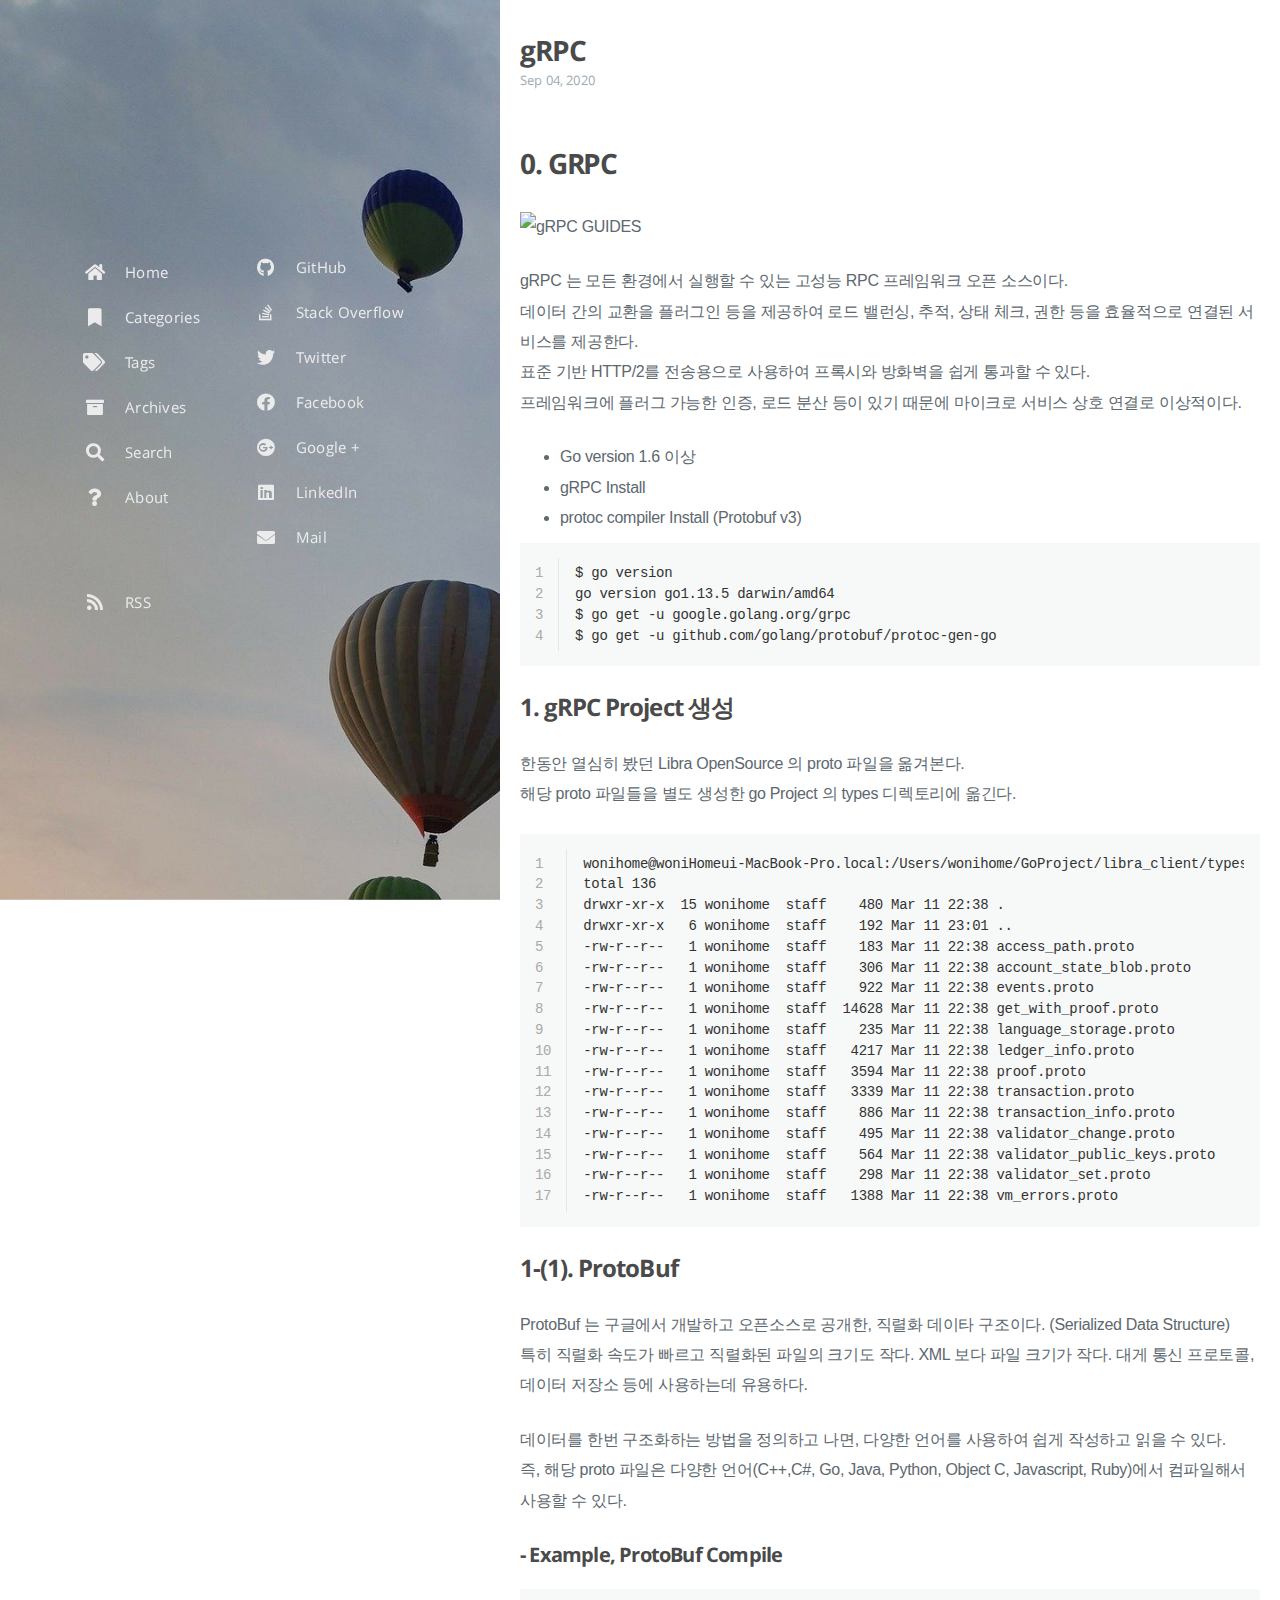
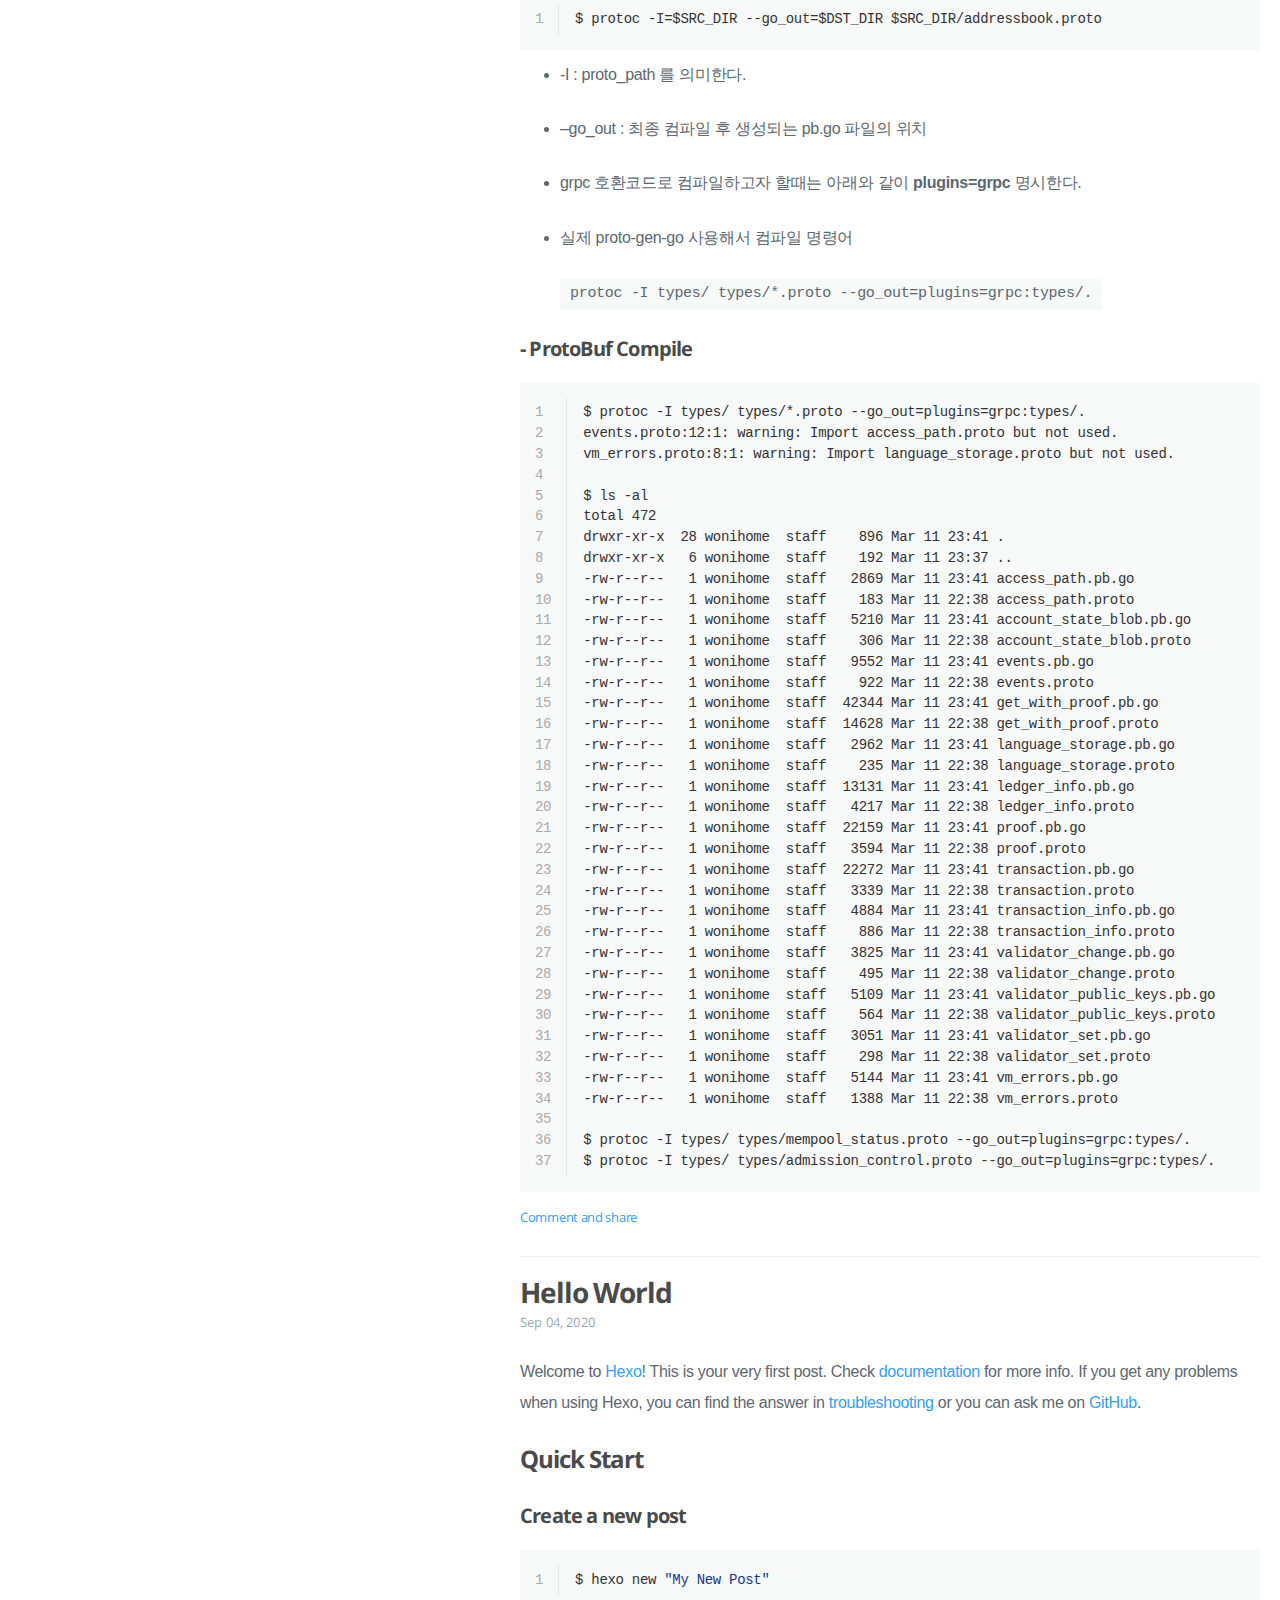
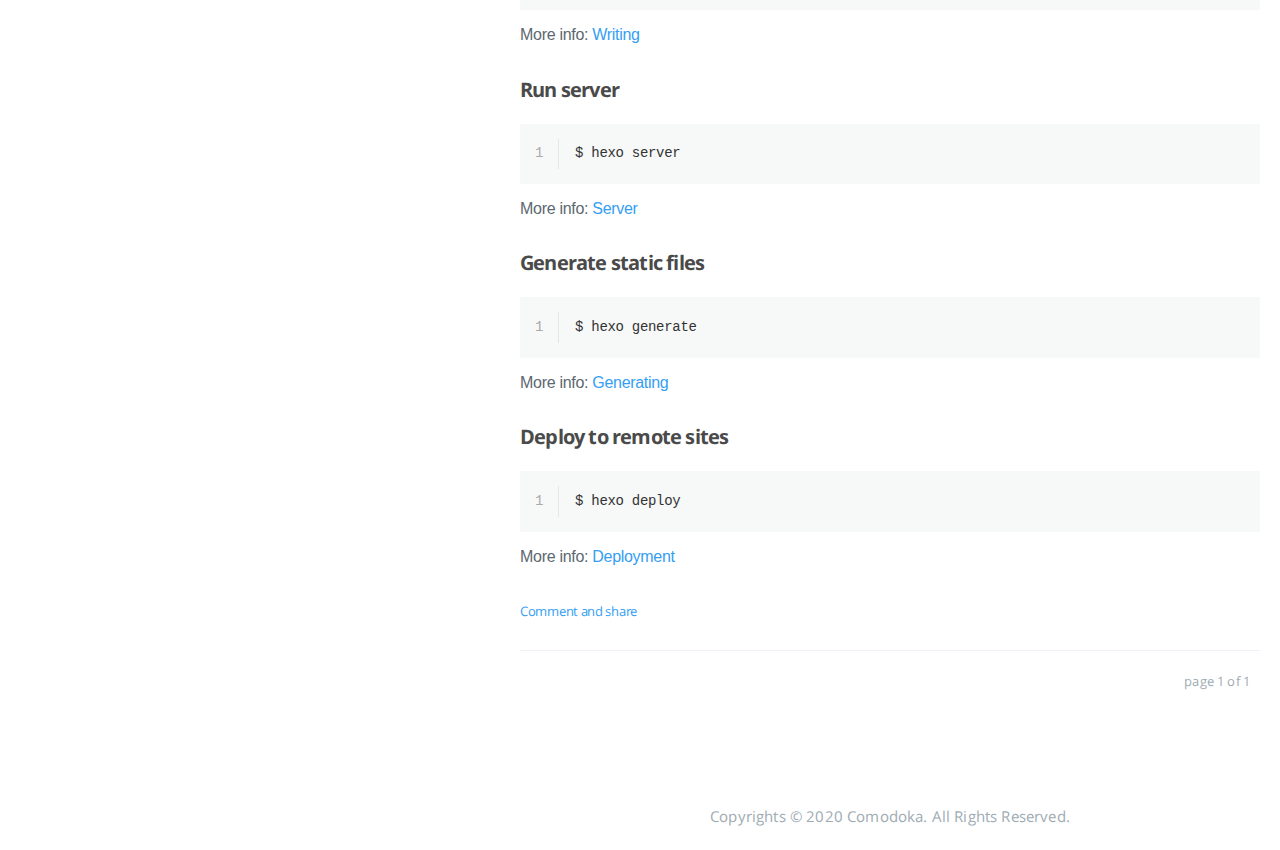
==== commit 1fce6e97: "Site updated: 2020-09-04 23:44:23" ====
--- a/index.html
+++ b/index.html
@@ -11,10 +11,10 @@
     
     
     
-    <script type="application/ld+json">{"@context":"http://schema.org","@type":"Website","@id":"http://example.com","author":{"@type":"Person","name":"Comodoka","sameAs":["https://github.com/","http://stackoverflow.com/users","https://twitter.com/","https://facebook.com/","https://plus.google.com/","https://www.linkedin.com/profile/","mailto"]},"name":"Record Jiwoni's daily routine","description":"","url":"http://example.com"}</script>
+    <script type="application/ld+json">{"@context":"http://schema.org","@type":"Website","@id":"https://comodoka.github.io","author":{"@type":"Person","name":"Comodoka","sameAs":["https://github.com/","http://stackoverflow.com/users","https://twitter.com/","https://facebook.com/","https://plus.google.com/","https://www.linkedin.com/profile/","mailto"]},"name":"Record Jiwoni's daily routine","description":"","url":"https://comodoka.github.io"}</script>
     <meta property="og:type" content="blog">
 <meta property="og:title" content="Record Jiwoni&#39;s daily routine">
-<meta property="og:url" content="http://example.com/index.html">
+<meta property="og:url" content="https://comodoka.github.io/index.html">
 <meta property="og:site_name" content="Record Jiwoni&#39;s daily routine">
 <meta property="og:locale" content="en_US">
 <meta property="article:author" content="Comodoka">
@@ -29,7 +29,7 @@
     
     <!--STYLES-->
     
-<link rel="stylesheet" href="/assets/css/style-y5c8lxzqwjdiwfe4vuvutfy2octybtdhdowdcqtmwn5u1wgqf69w1b6l4i4m.min.css">
+<link rel="stylesheet" href="/assets/css/style-exgwylyh99ddhyzim3wve1l8byacpdbeqcf1o4kzfgkjsevtdosibxbzttdn.min.css">
 
     <!--STYLES END-->
     
@@ -316,6 +316,90 @@
                     
                         <a
                             class="link-unstyled"
+                            href="/2020/09/04/gRPC/"
+                            aria-label=": gRPC"
+                        >
+                            gRPC
+                        </a>
+                    
+                </h1>
+                <div class="postShorten-meta">
+    <time datetime="2020-09-04T23:01:32+09:00">
+	
+		    Sep 04, 2020
+    	
+    </time>
+    
+</div>
+
+            </div>
+            
+                <div class="postShorten-content">
+                    <h1 id="0-GRPC"><a href="#0-GRPC" class="headerlink" title="0. GRPC"></a>0. GRPC</h1><p><img src="https://www.grpc.io/img/landing-2.svg" alt="gRPC GUIDES"></p>
+<p>gRPC 는 모든 환경에서 실행할 수 있는 고성능 RPC 프레임워크 오픈 소스이다.<br>데이터 간의 교환을 플러그인 등을 제공하여 로드 밸런싱, 추적, 상태 체크, 권한 등을 효율적으로 연결된 서비스를 제공한다.<br>표준 기반 HTTP/2를 전송용으로 사용하여 프록시와 방화벽을 쉽게 통과할 수 있다.<br>프레임워크에 플러그 가능한 인증, 로드 분산 등이 있기 때문에 마이크로 서비스 상호 연결로 이상적이다.</p>
+<ul>
+<li>Go version 1.6 이상</li>
+<li>gRPC Install</li>
+<li>protoc compiler Install (Protobuf v3)</li>
+</ul>
+<figure class="highlight cmd"><table><tr><td class="gutter"><pre><span class="line">1</span><br><span class="line">2</span><br><span class="line">3</span><br><span class="line">4</span><br></pre></td><td class="code"><pre><span class="line">$ go version</span><br><span class="line">go version go1.<span class="number">13</span>.<span class="number">5</span> darwin/amd64</span><br><span class="line">$ go get -u google.golang.org/grpc</span><br><span class="line">$ go get -u github.com/golang/protobuf/protoc-gen-go</span><br></pre></td></tr></table></figure>
+
+
+
+<h2 id="1-gRPC-Project-생성"><a href="#1-gRPC-Project-생성" class="headerlink" title="1. gRPC Project 생성"></a>1. gRPC Project 생성</h2><p>한동안 열심히 봤던 Libra OpenSource 의 proto 파일을 옮겨본다.<br>해당 proto 파일들을 별도 생성한 go Project 의 types 디렉토리에 옮긴다.</p>
+<figure class="highlight cmd"><table><tr><td class="gutter"><pre><span class="line">1</span><br><span class="line">2</span><br><span class="line">3</span><br><span class="line">4</span><br><span class="line">5</span><br><span class="line">6</span><br><span class="line">7</span><br><span class="line">8</span><br><span class="line">9</span><br><span class="line">10</span><br><span class="line">11</span><br><span class="line">12</span><br><span class="line">13</span><br><span class="line">14</span><br><span class="line">15</span><br><span class="line">16</span><br><span class="line">17</span><br></pre></td><td class="code"><pre><span class="line">wonihome@woniHomeui-MacBook-Pro.local:/Users/wonihome/GoProject/libra_client/types $ ls -al</span><br><span class="line">total <span class="number">136</span></span><br><span class="line">drwxr-xr-x  <span class="number">15</span> wonihome  staff    <span class="number">480</span> Mar <span class="number">11</span> <span class="number">22</span>:<span class="number">38</span> .</span><br><span class="line">drwxr-xr-x   <span class="number">6</span> wonihome  staff    <span class="number">192</span> Mar <span class="number">11</span> <span class="number">23</span>:<span class="number">01</span> ..</span><br><span class="line">-rw-r--r--   <span class="number">1</span> wonihome  staff    <span class="number">183</span> Mar <span class="number">11</span> <span class="number">22</span>:<span class="number">38</span> access_path.proto</span><br><span class="line">-rw-r--r--   <span class="number">1</span> wonihome  staff    <span class="number">306</span> Mar <span class="number">11</span> <span class="number">22</span>:<span class="number">38</span> account_state_blob.proto</span><br><span class="line">-rw-r--r--   <span class="number">1</span> wonihome  staff    <span class="number">922</span> Mar <span class="number">11</span> <span class="number">22</span>:<span class="number">38</span> events.proto</span><br><span class="line">-rw-r--r--   <span class="number">1</span> wonihome  staff  <span class="number">14628</span> Mar <span class="number">11</span> <span class="number">22</span>:<span class="number">38</span> get_with_proof.proto</span><br><span class="line">-rw-r--r--   <span class="number">1</span> wonihome  staff    <span class="number">235</span> Mar <span class="number">11</span> <span class="number">22</span>:<span class="number">38</span> language_storage.proto</span><br><span class="line">-rw-r--r--   <span class="number">1</span> wonihome  staff   <span class="number">4217</span> Mar <span class="number">11</span> <span class="number">22</span>:<span class="number">38</span> ledger_info.proto</span><br><span class="line">-rw-r--r--   <span class="number">1</span> wonihome  staff   <span class="number">3594</span> Mar <span class="number">11</span> <span class="number">22</span>:<span class="number">38</span> proof.proto</span><br><span class="line">-rw-r--r--   <span class="number">1</span> wonihome  staff   <span class="number">3339</span> Mar <span class="number">11</span> <span class="number">22</span>:<span class="number">38</span> transaction.proto</span><br><span class="line">-rw-r--r--   <span class="number">1</span> wonihome  staff    <span class="number">886</span> Mar <span class="number">11</span> <span class="number">22</span>:<span class="number">38</span> transaction_info.proto</span><br><span class="line">-rw-r--r--   <span class="number">1</span> wonihome  staff    <span class="number">495</span> Mar <span class="number">11</span> <span class="number">22</span>:<span class="number">38</span> validator_change.proto</span><br><span class="line">-rw-r--r--   <span class="number">1</span> wonihome  staff    <span class="number">564</span> Mar <span class="number">11</span> <span class="number">22</span>:<span class="number">38</span> validator_public_keys.proto</span><br><span class="line">-rw-r--r--   <span class="number">1</span> wonihome  staff    <span class="number">298</span> Mar <span class="number">11</span> <span class="number">22</span>:<span class="number">38</span> validator_set.proto</span><br><span class="line">-rw-r--r--   <span class="number">1</span> wonihome  staff   <span class="number">1388</span> Mar <span class="number">11</span> <span class="number">22</span>:<span class="number">38</span> vm_errors.proto</span><br></pre></td></tr></table></figure>
+
+
+
+<h2 id="1-1-ProtoBuf"><a href="#1-1-ProtoBuf" class="headerlink" title="1-(1). ProtoBuf"></a>1-(1). ProtoBuf</h2><p>ProtoBuf 는 구글에서 개발하고 오픈소스로 공개한, 직렬화 데이타 구조이다. (Serialized Data Structure)<br>특히 직렬화 속도가 빠르고 직렬화된 파일의 크기도 작다. XML 보다 파일 크기가 작다. 대게  통신 프로토콜, 데이터 저장소 등에 사용하는데 유용하다.</p>
+<p>데이터를 한번 구조화하는 방법을 정의하고 나면, 다양한 언어를 사용하여 쉽게 작성하고 읽을 수 있다.<br>즉, 해당 proto 파일은 다양한 언어(C++,C#, Go, Java, Python, Object C, Javascript, Ruby)에서 컴파일해서 사용할 수 있다.</p>
+<h3 id="Example-ProtoBuf-Compile"><a href="#Example-ProtoBuf-Compile" class="headerlink" title="- Example, ProtoBuf Compile"></a>- Example, ProtoBuf Compile</h3><figure class="highlight cmd"><table><tr><td class="gutter"><pre><span class="line">1</span><br></pre></td><td class="code"><pre><span class="line">$ protoc -I=$SRC_DIR --go_out=$DST_DIR $SRC_DIR/addressbook.proto</span><br></pre></td></tr></table></figure>
+
+<ul>
+<li><p>-I : proto_path 를 의미한다. </p>
+</li>
+<li><p>–go_out : 최종 컴파일 후 생성되는 pb.go 파일의 위치</p>
+</li>
+<li><p>grpc 호환코드로 컴파일하고자 할때는 아래와 같이 <strong>plugins=grpc</strong> 명시한다.</p>
+</li>
+<li><p>실제 proto-gen-go 사용해서 컴파일 명령어</p>
+<p><code> protoc -I types/ types/*.proto --go_out=plugins=grpc:types/.</code></p>
+</li>
+</ul>
+<h3 id="ProtoBuf-Compile"><a href="#ProtoBuf-Compile" class="headerlink" title="- ProtoBuf Compile"></a>- ProtoBuf Compile</h3><figure class="highlight cmd"><table><tr><td class="gutter"><pre><span class="line">1</span><br><span class="line">2</span><br><span class="line">3</span><br><span class="line">4</span><br><span class="line">5</span><br><span class="line">6</span><br><span class="line">7</span><br><span class="line">8</span><br><span class="line">9</span><br><span class="line">10</span><br><span class="line">11</span><br><span class="line">12</span><br><span class="line">13</span><br><span class="line">14</span><br><span class="line">15</span><br><span class="line">16</span><br><span class="line">17</span><br><span class="line">18</span><br><span class="line">19</span><br><span class="line">20</span><br><span class="line">21</span><br><span class="line">22</span><br><span class="line">23</span><br><span class="line">24</span><br><span class="line">25</span><br><span class="line">26</span><br><span class="line">27</span><br><span class="line">28</span><br><span class="line">29</span><br><span class="line">30</span><br><span class="line">31</span><br><span class="line">32</span><br><span class="line">33</span><br><span class="line">34</span><br><span class="line">35</span><br><span class="line">36</span><br><span class="line">37</span><br></pre></td><td class="code"><pre><span class="line">$ protoc -I types/ types/*.proto --go_out=plugins=grpc:types/.</span><br><span class="line"><span class="function">events.proto:12:1: <span class="title">warning</span>: <span class="title">Import</span> <span class="title">access_path.proto</span> <span class="title">but</span> <span class="title">not</span> <span class="title">used</span>.</span></span><br><span class="line"><span class="function"><span class="title">vm_errors.proto</span>:8:1: <span class="title">warning</span>: <span class="title">Import</span> <span class="title">language_storage.proto</span> <span class="title">but</span> <span class="title">not</span> <span class="title">used</span>.</span></span><br><span class="line"><span class="function"></span></span><br><span class="line"><span class="function">$ <span class="title">ls</span> -<span class="title">al</span></span></span><br><span class="line"><span class="function"><span class="title">total</span> 472</span></span><br><span class="line"><span class="function"><span class="title">drwxr</span>-<span class="title">xr</span>-<span class="title">x</span>  28 <span class="title">wonihome</span>  <span class="title">staff</span>    896 <span class="title">Mar</span> 11 23:41 .</span></span><br><span class="line"><span class="function"><span class="title">drwxr</span>-<span class="title">xr</span>-<span class="title">x</span>   6 <span class="title">wonihome</span>  <span class="title">staff</span>    192 <span class="title">Mar</span> 11 23:37 ..</span></span><br><span class="line"><span class="function">-<span class="title">rw</span>-<span class="title">r</span>--<span class="title">r</span>--   1 <span class="title">wonihome</span>  <span class="title">staff</span>   2869 <span class="title">Mar</span> 11 23:41 <span class="title">access_path.pb.go</span></span></span><br><span class="line"><span class="function">-<span class="title">rw</span>-<span class="title">r</span>--<span class="title">r</span>--   1 <span class="title">wonihome</span>  <span class="title">staff</span>    183 <span class="title">Mar</span> 11 22:38 <span class="title">access_path.proto</span></span></span><br><span class="line"><span class="function">-<span class="title">rw</span>-<span class="title">r</span>--<span class="title">r</span>--   1 <span class="title">wonihome</span>  <span class="title">staff</span>   5210 <span class="title">Mar</span> 11 23:41 <span class="title">account_state_blob.pb.go</span></span></span><br><span class="line"><span class="function">-<span class="title">rw</span>-<span class="title">r</span>--<span class="title">r</span>--   1 <span class="title">wonihome</span>  <span class="title">staff</span>    306 <span class="title">Mar</span> 11 22:38 <span class="title">account_state_blob.proto</span></span></span><br><span class="line"><span class="function">-<span class="title">rw</span>-<span class="title">r</span>--<span class="title">r</span>--   1 <span class="title">wonihome</span>  <span class="title">staff</span>   9552 <span class="title">Mar</span> 11 23:41 <span class="title">events.pb.go</span></span></span><br><span class="line"><span class="function">-<span class="title">rw</span>-<span class="title">r</span>--<span class="title">r</span>--   1 <span class="title">wonihome</span>  <span class="title">staff</span>    922 <span class="title">Mar</span> 11 22:38 <span class="title">events.proto</span></span></span><br><span class="line"><span class="function">-<span class="title">rw</span>-<span class="title">r</span>--<span class="title">r</span>--   1 <span class="title">wonihome</span>  <span class="title">staff</span>  42344 <span class="title">Mar</span> 11 23:41 <span class="title">get_with_proof.pb.go</span></span></span><br><span class="line"><span class="function">-<span class="title">rw</span>-<span class="title">r</span>--<span class="title">r</span>--   1 <span class="title">wonihome</span>  <span class="title">staff</span>  14628 <span class="title">Mar</span> 11 22:38 <span class="title">get_with_proof.proto</span></span></span><br><span class="line"><span class="function">-<span class="title">rw</span>-<span class="title">r</span>--<span class="title">r</span>--   1 <span class="title">wonihome</span>  <span class="title">staff</span>   2962 <span class="title">Mar</span> 11 23:41 <span class="title">language_storage.pb.go</span></span></span><br><span class="line"><span class="function">-<span class="title">rw</span>-<span class="title">r</span>--<span class="title">r</span>--   1 <span class="title">wonihome</span>  <span class="title">staff</span>    235 <span class="title">Mar</span> 11 22:38 <span class="title">language_storage.proto</span></span></span><br><span class="line"><span class="function">-<span class="title">rw</span>-<span class="title">r</span>--<span class="title">r</span>--   1 <span class="title">wonihome</span>  <span class="title">staff</span>  13131 <span class="title">Mar</span> 11 23:41 <span class="title">ledger_info.pb.go</span></span></span><br><span class="line"><span class="function">-<span class="title">rw</span>-<span class="title">r</span>--<span class="title">r</span>--   1 <span class="title">wonihome</span>  <span class="title">staff</span>   4217 <span class="title">Mar</span> 11 22:38 <span class="title">ledger_info.proto</span></span></span><br><span class="line"><span class="function">-<span class="title">rw</span>-<span class="title">r</span>--<span class="title">r</span>--   1 <span class="title">wonihome</span>  <span class="title">staff</span>  22159 <span class="title">Mar</span> 11 23:41 <span class="title">proof.pb.go</span></span></span><br><span class="line"><span class="function">-<span class="title">rw</span>-<span class="title">r</span>--<span class="title">r</span>--   1 <span class="title">wonihome</span>  <span class="title">staff</span>   3594 <span class="title">Mar</span> 11 22:38 <span class="title">proof.proto</span></span></span><br><span class="line"><span class="function">-<span class="title">rw</span>-<span class="title">r</span>--<span class="title">r</span>--   1 <span class="title">wonihome</span>  <span class="title">staff</span>  22272 <span class="title">Mar</span> 11 23:41 <span class="title">transaction.pb.go</span></span></span><br><span class="line"><span class="function">-<span class="title">rw</span>-<span class="title">r</span>--<span class="title">r</span>--   1 <span class="title">wonihome</span>  <span class="title">staff</span>   3339 <span class="title">Mar</span> 11 22:38 <span class="title">transaction.proto</span></span></span><br><span class="line"><span class="function">-<span class="title">rw</span>-<span class="title">r</span>--<span class="title">r</span>--   1 <span class="title">wonihome</span>  <span class="title">staff</span>   4884 <span class="title">Mar</span> 11 23:41 <span class="title">transaction_info.pb.go</span></span></span><br><span class="line"><span class="function">-<span class="title">rw</span>-<span class="title">r</span>--<span class="title">r</span>--   1 <span class="title">wonihome</span>  <span class="title">staff</span>    886 <span class="title">Mar</span> 11 22:38 <span class="title">transaction_info.proto</span></span></span><br><span class="line"><span class="function">-<span class="title">rw</span>-<span class="title">r</span>--<span class="title">r</span>--   1 <span class="title">wonihome</span>  <span class="title">staff</span>   3825 <span class="title">Mar</span> 11 23:41 <span class="title">validator_change.pb.go</span></span></span><br><span class="line"><span class="function">-<span class="title">rw</span>-<span class="title">r</span>--<span class="title">r</span>--   1 <span class="title">wonihome</span>  <span class="title">staff</span>    495 <span class="title">Mar</span> 11 22:38 <span class="title">validator_change.proto</span></span></span><br><span class="line"><span class="function">-<span class="title">rw</span>-<span class="title">r</span>--<span class="title">r</span>--   1 <span class="title">wonihome</span>  <span class="title">staff</span>   5109 <span class="title">Mar</span> 11 23:41 <span class="title">validator_public_keys.pb.go</span></span></span><br><span class="line"><span class="function">-<span class="title">rw</span>-<span class="title">r</span>--<span class="title">r</span>--   1 <span class="title">wonihome</span>  <span class="title">staff</span>    564 <span class="title">Mar</span> 11 22:38 <span class="title">validator_public_keys.proto</span></span></span><br><span class="line"><span class="function">-<span class="title">rw</span>-<span class="title">r</span>--<span class="title">r</span>--   1 <span class="title">wonihome</span>  <span class="title">staff</span>   3051 <span class="title">Mar</span> 11 23:41 <span class="title">validator_set.pb.go</span></span></span><br><span class="line"><span class="function">-<span class="title">rw</span>-<span class="title">r</span>--<span class="title">r</span>--   1 <span class="title">wonihome</span>  <span class="title">staff</span>    298 <span class="title">Mar</span> 11 22:38 <span class="title">validator_set.proto</span></span></span><br><span class="line"><span class="function">-<span class="title">rw</span>-<span class="title">r</span>--<span class="title">r</span>--   1 <span class="title">wonihome</span>  <span class="title">staff</span>   5144 <span class="title">Mar</span> 11 23:41 <span class="title">vm_errors.pb.go</span></span></span><br><span class="line"><span class="function">-<span class="title">rw</span>-<span class="title">r</span>--<span class="title">r</span>--   1 <span class="title">wonihome</span>  <span class="title">staff</span>   1388 <span class="title">Mar</span> 11 22:38 <span class="title">vm_errors.proto</span></span></span><br><span class="line"><span class="function"></span></span><br><span class="line"><span class="function">$ <span class="title">protoc</span> -<span class="title">I</span> <span class="title">types</span>/ <span class="title">types</span>/<span class="title">mempool_status.proto</span> --<span class="title">go_out</span>=<span class="title">plugins</span>=<span class="title">grpc:types</span>/.</span></span><br><span class="line"><span class="function">$ <span class="title">protoc</span> -<span class="title">I</span> <span class="title">types</span>/ <span class="title">types</span>/<span class="title">admission_control.proto</span> --<span class="title">go_out</span>=<span class="title">plugins</span>=<span class="title">grpc:types</span>/.</span></span><br></pre></td></tr></table></figure>
+
+
+                    
+                        
+
+
+                    
+                    
+                        <p>
+                            <a
+                                href="/2020/09/04/gRPC/#post-footer"
+                                class="postShorten-excerpt_link link"
+                                aria-label=""
+                            >
+                                Comment and share
+                            </a>
+                        </p>
+                    
+                </div>
+            
+        </div>
+        
+    </article>
+    
+    
+    <article class="postShorten postShorten--thumbnailimg-bottom">
+        <div class="postShorten-wrap">
+            
+            <div class="postShorten-header">
+                <h1 class="postShorten-title">
+                    
+                        <a
+                            class="link-unstyled"
                             href="/2020/09/04/hello-world/"
                             aria-label=": Hello World"
                         >
@@ -422,7 +506,7 @@
 <div id="cover" style="background-image:url('/assets/images/cover.jpg');"></div>
         <!--SCRIPTS-->
 
-<script src="/assets/js/script-uzybvopi6v0olwxrtqckxhjvbe0mceuhhuak3uquynt2j86z6gkercpgezoo.min.js"></script>
+<script src="/assets/js/script-lhrmpj5azdtauxwzgxzkcih4lpzpixrsztaxfnluwj6pxi1xcb81pbo6gvto.min.js"></script>
 
 <!--SCRIPTS END-->
 
--- a/assets/css/style-exgwylyh99ddhyzim3wve1l8byacpdbeqcf1o4kzfgkjsevtdosibxbzttdn.min.css
+++ b/assets/css/style-exgwylyh99ddhyzim3wve1l8byacpdbeqcf1o4kzfgkjsevtdosibxbzttdn.min.css
@@ -0,0 +1,4 @@
+@charset "UTF-8";/*!
+ * Font Awesome Free 5.12.1 by @fontawesome - https://fontawesome.com
+ * License - https://fontawesome.com/license/free (Icons: CC BY 4.0, Fonts: SIL OFL 1.1, Code: MIT License)
+ */.fa,.fab,.fad,.fal,.far,.fas{-moz-osx-font-smoothing:grayscale;-webkit-font-smoothing:antialiased;display:inline-block;font-style:normal;font-variant:normal;text-rendering:auto;line-height:1}.fa-lg{font-size:1.33333em;line-height:.75em;vertical-align:-.0667em}.fa-xs{font-size:.75em}.fa-sm{font-size:.875em}.fa-1x{font-size:1em}.fa-2x{font-size:2em}.fa-3x{font-size:3em}.fa-4x{font-size:4em}.fa-5x{font-size:5em}.fa-6x{font-size:6em}.fa-7x{font-size:7em}.fa-8x{font-size:8em}.fa-9x{font-size:9em}.fa-10x{font-size:10em}.fa-fw{text-align:center;width:1.25em}.fa-ul{list-style-type:none;margin-left:2.5em;padding-left:0}.fa-ul>li{position:relative}.fa-li{left:-2em;position:absolute;text-align:center;width:2em;line-height:inherit}.fa-border{border:solid .08em #eee;border-radius:.1em;padding:.2em .25em .15em}.fa-pull-left{float:left}.fa-pull-right{float:right}.fa.fa-pull-left,.fab.fa-pull-left,.fal.fa-pull-left,.far.fa-pull-left,.fas.fa-pull-left{margin-right:.3em}.fa.fa-pull-right,.fab.fa-pull-right,.fal.fa-pull-right,.far.fa-pull-right,.fas.fa-pull-right{margin-left:.3em}.fa-spin{-webkit-animation:fa-spin 2s infinite linear;animation:fa-spin 2s infinite linear}.fa-pulse{-webkit-animation:fa-spin 1s infinite steps(8);animation:fa-spin 1s infinite steps(8)}@-webkit-keyframes fa-spin{0%{-webkit-transform:rotate(0);transform:rotate(0)}100%{-webkit-transform:rotate(360deg);transform:rotate(360deg)}}@keyframes fa-spin{0%{-webkit-transform:rotate(0);transform:rotate(0)}100%{-webkit-transform:rotate(360deg);transform:rotate(360deg)}}.fa-rotate-90{-webkit-transform:rotate(90deg);transform:rotate(90deg)}.fa-rotate-180{-webkit-transform:rotate(180deg);transform:rotate(180deg)}.fa-rotate-270{-webkit-transform:rotate(270deg);transform:rotate(270deg)}.fa-flip-horizontal{-webkit-transform:scale(-1,1);transform:scale(-1,1)}.fa-flip-vertical{-webkit-transform:scale(1,-1);transform:scale(1,-1)}.fa-flip-both,.fa-flip-horizontal.fa-flip-vertical{-webkit-transform:scale(-1,-1);transform:scale(-1,-1)}:root .fa-flip-both,:root .fa-flip-horizontal,:root .fa-flip-vertical,:root .fa-rotate-180,:root .fa-rotate-270,:root .fa-rotate-90{-webkit-filter:none;filter:none}.fa-stack{display:inline-block;height:2em;line-height:2em;position:relative;vertical-align:middle;width:2.5em}.fa-stack-1x,.fa-stack-2x{left:0;position:absolute;text-align:center;width:100%}.fa-stack-1x{line-height:inherit}.fa-stack-2x{font-size:2em}.fa-inverse{color:#fff}.fa-500px:before{content:"\f26e"}.fa-accessible-icon:before{content:"\f368"}.fa-accusoft:before{content:"\f369"}.fa-acquisitions-incorporated:before{content:"\f6af"}.fa-ad:before{content:"\f641"}.fa-address-book:before{content:"\f2b9"}.fa-address-card:before{content:"\f2bb"}.fa-adjust:before{content:"\f042"}.fa-adn:before{content:"\f170"}.fa-adobe:before{content:"\f778"}.fa-adversal:before{content:"\f36a"}.fa-affiliatetheme:before{content:"\f36b"}.fa-air-freshener:before{content:"\f5d0"}.fa-airbnb:before{content:"\f834"}.fa-algolia:before{content:"\f36c"}.fa-align-center:before{content:"\f037"}.fa-align-justify:before{content:"\f039"}.fa-align-left:before{content:"\f036"}.fa-align-right:before{content:"\f038"}.fa-alipay:before{content:"\f642"}.fa-allergies:before{content:"\f461"}.fa-amazon:before{content:"\f270"}.fa-amazon-pay:before{content:"\f42c"}.fa-ambulance:before{content:"\f0f9"}.fa-american-sign-language-interpreting:before{content:"\f2a3"}.fa-amilia:before{content:"\f36d"}.fa-anchor:before{content:"\f13d"}.fa-android:before{content:"\f17b"}.fa-angellist:before{content:"\f209"}.fa-angle-double-down:before{content:"\f103"}.fa-angle-double-left:before{content:"\f100"}.fa-angle-double-right:before{content:"\f101"}.fa-angle-double-up:before{content:"\f102"}.fa-angle-down:before{content:"\f107"}.fa-angle-left:before{content:"\f104"}.fa-angle-right:before{content:"\f105"}.fa-angle-up:before{content:"\f106"}.fa-angry:before{content:"\f556"}.fa-angrycreative:before{content:"\f36e"}.fa-angular:before{content:"\f420"}.fa-ankh:before{content:"\f644"}.fa-app-store:before{content:"\f36f"}.fa-app-store-ios:before{content:"\f370"}.fa-apper:before{content:"\f371"}.fa-apple:before{content:"\f179"}.fa-apple-alt:before{content:"\f5d1"}.fa-apple-pay:before{content:"\f415"}.fa-archive:before{content:"\f187"}.fa-archway:before{content:"\f557"}.fa-arrow-alt-circle-down:before{content:"\f358"}.fa-arrow-alt-circle-left:before{content:"\f359"}.fa-arrow-alt-circle-right:before{content:"\f35a"}.fa-arrow-alt-circle-up:before{content:"\f35b"}.fa-arrow-circle-down:before{content:"\f0ab"}.fa-arrow-circle-left:before{content:"\f0a8"}.fa-arrow-circle-right:before{content:"\f0a9"}.fa-arrow-circle-up:before{content:"\f0aa"}.fa-arrow-down:before{content:"\f063"}.fa-arrow-left:before{content:"\f060"}.fa-arrow-right:before{content:"\f061"}.fa-arrow-up:before{content:"\f062"}.fa-arrows-alt:before{content:"\f0b2"}.fa-arrows-alt-h:before{content:"\f337"}.fa-arrows-alt-v:before{content:"\f338"}.fa-artstation:before{content:"\f77a"}.fa-assistive-listening-systems:before{content:"\f2a2"}.fa-asterisk:before{content:"\f069"}.fa-asymmetrik:before{content:"\f372"}.fa-at:before{content:"\f1fa"}.fa-atlas:before{content:"\f558"}.fa-atlassian:before{content:"\f77b"}.fa-atom:before{content:"\f5d2"}.fa-audible:before{content:"\f373"}.fa-audio-description:before{content:"\f29e"}.fa-autoprefixer:before{content:"\f41c"}.fa-avianex:before{content:"\f374"}.fa-aviato:before{content:"\f421"}.fa-award:before{content:"\f559"}.fa-aws:before{content:"\f375"}.fa-baby:before{content:"\f77c"}.fa-baby-carriage:before{content:"\f77d"}.fa-backspace:before{content:"\f55a"}.fa-backward:before{content:"\f04a"}.fa-bacon:before{content:"\f7e5"}.fa-bahai:before{content:"\f666"}.fa-balance-scale:before{content:"\f24e"}.fa-balance-scale-left:before{content:"\f515"}.fa-balance-scale-right:before{content:"\f516"}.fa-ban:before{content:"\f05e"}.fa-band-aid:before{content:"\f462"}.fa-bandcamp:before{content:"\f2d5"}.fa-barcode:before{content:"\f02a"}.fa-bars:before{content:"\f0c9"}.fa-baseball-ball:before{content:"\f433"}.fa-basketball-ball:before{content:"\f434"}.fa-bath:before{content:"\f2cd"}.fa-battery-empty:before{content:"\f244"}.fa-battery-full:before{content:"\f240"}.fa-battery-half:before{content:"\f242"}.fa-battery-quarter:before{content:"\f243"}.fa-battery-three-quarters:before{content:"\f241"}.fa-battle-net:before{content:"\f835"}.fa-bed:before{content:"\f236"}.fa-beer:before{content:"\f0fc"}.fa-behance:before{content:"\f1b4"}.fa-behance-square:before{content:"\f1b5"}.fa-bell:before{content:"\f0f3"}.fa-bell-slash:before{content:"\f1f6"}.fa-bezier-curve:before{content:"\f55b"}.fa-bible:before{content:"\f647"}.fa-bicycle:before{content:"\f206"}.fa-biking:before{content:"\f84a"}.fa-bimobject:before{content:"\f378"}.fa-binoculars:before{content:"\f1e5"}.fa-biohazard:before{content:"\f780"}.fa-birthday-cake:before{content:"\f1fd"}.fa-bitbucket:before{content:"\f171"}.fa-bitcoin:before{content:"\f379"}.fa-bity:before{content:"\f37a"}.fa-black-tie:before{content:"\f27e"}.fa-blackberry:before{content:"\f37b"}.fa-blender:before{content:"\f517"}.fa-blender-phone:before{content:"\f6b6"}.fa-blind:before{content:"\f29d"}.fa-blog:before{content:"\f781"}.fa-blogger:before{content:"\f37c"}.fa-blogger-b:before{content:"\f37d"}.fa-bluetooth:before{content:"\f293"}.fa-bluetooth-b:before{content:"\f294"}.fa-bold:before{content:"\f032"}.fa-bolt:before{content:"\f0e7"}.fa-bomb:before{content:"\f1e2"}.fa-bone:before{content:"\f5d7"}.fa-bong:before{content:"\f55c"}.fa-book:before{content:"\f02d"}.fa-book-dead:before{content:"\f6b7"}.fa-book-medical:before{content:"\f7e6"}.fa-book-open:before{content:"\f518"}.fa-book-reader:before{content:"\f5da"}.fa-bookmark:before{content:"\f02e"}.fa-bootstrap:before{content:"\f836"}.fa-border-all:before{content:"\f84c"}.fa-border-none:before{content:"\f850"}.fa-border-style:before{content:"\f853"}.fa-bowling-ball:before{content:"\f436"}.fa-box:before{content:"\f466"}.fa-box-open:before{content:"\f49e"}.fa-boxes:before{content:"\f468"}.fa-braille:before{content:"\f2a1"}.fa-brain:before{content:"\f5dc"}.fa-bread-slice:before{content:"\f7ec"}.fa-briefcase:before{content:"\f0b1"}.fa-briefcase-medical:before{content:"\f469"}.fa-broadcast-tower:before{content:"\f519"}.fa-broom:before{content:"\f51a"}.fa-brush:before{content:"\f55d"}.fa-btc:before{content:"\f15a"}.fa-buffer:before{content:"\f837"}.fa-bug:before{content:"\f188"}.fa-building:before{content:"\f1ad"}.fa-bullhorn:before{content:"\f0a1"}.fa-bullseye:before{content:"\f140"}.fa-burn:before{content:"\f46a"}.fa-buromobelexperte:before{content:"\f37f"}.fa-bus:before{content:"\f207"}.fa-bus-alt:before{content:"\f55e"}.fa-business-time:before{content:"\f64a"}.fa-buy-n-large:before{content:"\f8a6"}.fa-buysellads:before{content:"\f20d"}.fa-calculator:before{content:"\f1ec"}.fa-calendar:before{content:"\f133"}.fa-calendar-alt:before{content:"\f073"}.fa-calendar-check:before{content:"\f274"}.fa-calendar-day:before{content:"\f783"}.fa-calendar-minus:before{content:"\f272"}.fa-calendar-plus:before{content:"\f271"}.fa-calendar-times:before{content:"\f273"}.fa-calendar-week:before{content:"\f784"}.fa-camera:before{content:"\f030"}.fa-camera-retro:before{content:"\f083"}.fa-campground:before{content:"\f6bb"}.fa-canadian-maple-leaf:before{content:"\f785"}.fa-candy-cane:before{content:"\f786"}.fa-cannabis:before{content:"\f55f"}.fa-capsules:before{content:"\f46b"}.fa-car:before{content:"\f1b9"}.fa-car-alt:before{content:"\f5de"}.fa-car-battery:before{content:"\f5df"}.fa-car-crash:before{content:"\f5e1"}.fa-car-side:before{content:"\f5e4"}.fa-caravan:before{content:"\f8ff"}.fa-caret-down:before{content:"\f0d7"}.fa-caret-left:before{content:"\f0d9"}.fa-caret-right:before{content:"\f0da"}.fa-caret-square-down:before{content:"\f150"}.fa-caret-square-left:before{content:"\f191"}.fa-caret-square-right:before{content:"\f152"}.fa-caret-square-up:before{content:"\f151"}.fa-caret-up:before{content:"\f0d8"}.fa-carrot:before{content:"\f787"}.fa-cart-arrow-down:before{content:"\f218"}.fa-cart-plus:before{content:"\f217"}.fa-cash-register:before{content:"\f788"}.fa-cat:before{content:"\f6be"}.fa-cc-amazon-pay:before{content:"\f42d"}.fa-cc-amex:before{content:"\f1f3"}.fa-cc-apple-pay:before{content:"\f416"}.fa-cc-diners-club:before{content:"\f24c"}.fa-cc-discover:before{content:"\f1f2"}.fa-cc-jcb:before{content:"\f24b"}.fa-cc-mastercard:before{content:"\f1f1"}.fa-cc-paypal:before{content:"\f1f4"}.fa-cc-stripe:before{content:"\f1f5"}.fa-cc-visa:before{content:"\f1f0"}.fa-centercode:before{content:"\f380"}.fa-centos:before{content:"\f789"}.fa-certificate:before{content:"\f0a3"}.fa-chair:before{content:"\f6c0"}.fa-chalkboard:before{content:"\f51b"}.fa-chalkboard-teacher:before{content:"\f51c"}.fa-charging-station:before{content:"\f5e7"}.fa-chart-area:before{content:"\f1fe"}.fa-chart-bar:before{content:"\f080"}.fa-chart-line:before{content:"\f201"}.fa-chart-pie:before{content:"\f200"}.fa-check:before{content:"\f00c"}.fa-check-circle:before{content:"\f058"}.fa-check-double:before{content:"\f560"}.fa-check-square:before{content:"\f14a"}.fa-cheese:before{content:"\f7ef"}.fa-chess:before{content:"\f439"}.fa-chess-bishop:before{content:"\f43a"}.fa-chess-board:before{content:"\f43c"}.fa-chess-king:before{content:"\f43f"}.fa-chess-knight:before{content:"\f441"}.fa-chess-pawn:before{content:"\f443"}.fa-chess-queen:before{content:"\f445"}.fa-chess-rook:before{content:"\f447"}.fa-chevron-circle-down:before{content:"\f13a"}.fa-chevron-circle-left:before{content:"\f137"}.fa-chevron-circle-right:before{content:"\f138"}.fa-chevron-circle-up:before{content:"\f139"}.fa-chevron-down:before{content:"\f078"}.fa-chevron-left:before{content:"\f053"}.fa-chevron-right:before{content:"\f054"}.fa-chevron-up:before{content:"\f077"}.fa-child:before{content:"\f1ae"}.fa-chrome:before{content:"\f268"}.fa-chromecast:before{content:"\f838"}.fa-church:before{content:"\f51d"}.fa-circle:before{content:"\f111"}.fa-circle-notch:before{content:"\f1ce"}.fa-city:before{content:"\f64f"}.fa-clinic-medical:before{content:"\f7f2"}.fa-clipboard:before{content:"\f328"}.fa-clipboard-check:before{content:"\f46c"}.fa-clipboard-list:before{content:"\f46d"}.fa-clock:before{content:"\f017"}.fa-clone:before{content:"\f24d"}.fa-closed-captioning:before{content:"\f20a"}.fa-cloud:before{content:"\f0c2"}.fa-cloud-download-alt:before{content:"\f381"}.fa-cloud-meatball:before{content:"\f73b"}.fa-cloud-moon:before{content:"\f6c3"}.fa-cloud-moon-rain:before{content:"\f73c"}.fa-cloud-rain:before{content:"\f73d"}.fa-cloud-showers-heavy:before{content:"\f740"}.fa-cloud-sun:before{content:"\f6c4"}.fa-cloud-sun-rain:before{content:"\f743"}.fa-cloud-upload-alt:before{content:"\f382"}.fa-cloudscale:before{content:"\f383"}.fa-cloudsmith:before{content:"\f384"}.fa-cloudversify:before{content:"\f385"}.fa-cocktail:before{content:"\f561"}.fa-code:before{content:"\f121"}.fa-code-branch:before{content:"\f126"}.fa-codepen:before{content:"\f1cb"}.fa-codiepie:before{content:"\f284"}.fa-coffee:before{content:"\f0f4"}.fa-cog:before{content:"\f013"}.fa-cogs:before{content:"\f085"}.fa-coins:before{content:"\f51e"}.fa-columns:before{content:"\f0db"}.fa-comment:before{content:"\f075"}.fa-comment-alt:before{content:"\f27a"}.fa-comment-dollar:before{content:"\f651"}.fa-comment-dots:before{content:"\f4ad"}.fa-comment-medical:before{content:"\f7f5"}.fa-comment-slash:before{content:"\f4b3"}.fa-comments:before{content:"\f086"}.fa-comments-dollar:before{content:"\f653"}.fa-compact-disc:before{content:"\f51f"}.fa-compass:before{content:"\f14e"}.fa-compress:before{content:"\f066"}.fa-compress-alt:before{content:"\f422"}.fa-compress-arrows-alt:before{content:"\f78c"}.fa-concierge-bell:before{content:"\f562"}.fa-confluence:before{content:"\f78d"}.fa-connectdevelop:before{content:"\f20e"}.fa-contao:before{content:"\f26d"}.fa-cookie:before{content:"\f563"}.fa-cookie-bite:before{content:"\f564"}.fa-copy:before{content:"\f0c5"}.fa-copyright:before{content:"\f1f9"}.fa-cotton-bureau:before{content:"\f89e"}.fa-couch:before{content:"\f4b8"}.fa-cpanel:before{content:"\f388"}.fa-creative-commons:before{content:"\f25e"}.fa-creative-commons-by:before{content:"\f4e7"}.fa-creative-commons-nc:before{content:"\f4e8"}.fa-creative-commons-nc-eu:before{content:"\f4e9"}.fa-creative-commons-nc-jp:before{content:"\f4ea"}.fa-creative-commons-nd:before{content:"\f4eb"}.fa-creative-commons-pd:before{content:"\f4ec"}.fa-creative-commons-pd-alt:before{content:"\f4ed"}.fa-creative-commons-remix:before{content:"\f4ee"}.fa-creative-commons-sa:before{content:"\f4ef"}.fa-creative-commons-sampling:before{content:"\f4f0"}.fa-creative-commons-sampling-plus:before{content:"\f4f1"}.fa-creative-commons-share:before{content:"\f4f2"}.fa-creative-commons-zero:before{content:"\f4f3"}.fa-credit-card:before{content:"\f09d"}.fa-critical-role:before{content:"\f6c9"}.fa-crop:before{content:"\f125"}.fa-crop-alt:before{content:"\f565"}.fa-cross:before{content:"\f654"}.fa-crosshairs:before{content:"\f05b"}.fa-crow:before{content:"\f520"}.fa-crown:before{content:"\f521"}.fa-crutch:before{content:"\f7f7"}.fa-css3:before{content:"\f13c"}.fa-css3-alt:before{content:"\f38b"}.fa-cube:before{content:"\f1b2"}.fa-cubes:before{content:"\f1b3"}.fa-cut:before{content:"\f0c4"}.fa-cuttlefish:before{content:"\f38c"}.fa-d-and-d:before{content:"\f38d"}.fa-d-and-d-beyond:before{content:"\f6ca"}.fa-dailymotion:before{content:"\f952"}.fa-dashcube:before{content:"\f210"}.fa-database:before{content:"\f1c0"}.fa-deaf:before{content:"\f2a4"}.fa-delicious:before{content:"\f1a5"}.fa-democrat:before{content:"\f747"}.fa-deploydog:before{content:"\f38e"}.fa-deskpro:before{content:"\f38f"}.fa-desktop:before{content:"\f108"}.fa-dev:before{content:"\f6cc"}.fa-deviantart:before{content:"\f1bd"}.fa-dharmachakra:before{content:"\f655"}.fa-dhl:before{content:"\f790"}.fa-diagnoses:before{content:"\f470"}.fa-diaspora:before{content:"\f791"}.fa-dice:before{content:"\f522"}.fa-dice-d20:before{content:"\f6cf"}.fa-dice-d6:before{content:"\f6d1"}.fa-dice-five:before{content:"\f523"}.fa-dice-four:before{content:"\f524"}.fa-dice-one:before{content:"\f525"}.fa-dice-six:before{content:"\f526"}.fa-dice-three:before{content:"\f527"}.fa-dice-two:before{content:"\f528"}.fa-digg:before{content:"\f1a6"}.fa-digital-ocean:before{content:"\f391"}.fa-digital-tachograph:before{content:"\f566"}.fa-directions:before{content:"\f5eb"}.fa-discord:before{content:"\f392"}.fa-discourse:before{content:"\f393"}.fa-divide:before{content:"\f529"}.fa-dizzy:before{content:"\f567"}.fa-dna:before{content:"\f471"}.fa-dochub:before{content:"\f394"}.fa-docker:before{content:"\f395"}.fa-dog:before{content:"\f6d3"}.fa-dollar-sign:before{content:"\f155"}.fa-dolly:before{content:"\f472"}.fa-dolly-flatbed:before{content:"\f474"}.fa-donate:before{content:"\f4b9"}.fa-door-closed:before{content:"\f52a"}.fa-door-open:before{content:"\f52b"}.fa-dot-circle:before{content:"\f192"}.fa-dove:before{content:"\f4ba"}.fa-download:before{content:"\f019"}.fa-draft2digital:before{content:"\f396"}.fa-drafting-compass:before{content:"\f568"}.fa-dragon:before{content:"\f6d5"}.fa-draw-polygon:before{content:"\f5ee"}.fa-dribbble:before{content:"\f17d"}.fa-dribbble-square:before{content:"\f397"}.fa-dropbox:before{content:"\f16b"}.fa-drum:before{content:"\f569"}.fa-drum-steelpan:before{content:"\f56a"}.fa-drumstick-bite:before{content:"\f6d7"}.fa-drupal:before{content:"\f1a9"}.fa-dumbbell:before{content:"\f44b"}.fa-dumpster:before{content:"\f793"}.fa-dumpster-fire:before{content:"\f794"}.fa-dungeon:before{content:"\f6d9"}.fa-dyalog:before{content:"\f399"}.fa-earlybirds:before{content:"\f39a"}.fa-ebay:before{content:"\f4f4"}.fa-edge:before{content:"\f282"}.fa-edit:before{content:"\f044"}.fa-egg:before{content:"\f7fb"}.fa-eject:before{content:"\f052"}.fa-elementor:before{content:"\f430"}.fa-ellipsis-h:before{content:"\f141"}.fa-ellipsis-v:before{content:"\f142"}.fa-ello:before{content:"\f5f1"}.fa-ember:before{content:"\f423"}.fa-empire:before{content:"\f1d1"}.fa-envelope:before{content:"\f0e0"}.fa-envelope-open:before{content:"\f2b6"}.fa-envelope-open-text:before{content:"\f658"}.fa-envelope-square:before{content:"\f199"}.fa-envira:before{content:"\f299"}.fa-equals:before{content:"\f52c"}.fa-eraser:before{content:"\f12d"}.fa-erlang:before{content:"\f39d"}.fa-ethereum:before{content:"\f42e"}.fa-ethernet:before{content:"\f796"}.fa-etsy:before{content:"\f2d7"}.fa-euro-sign:before{content:"\f153"}.fa-evernote:before{content:"\f839"}.fa-exchange-alt:before{content:"\f362"}.fa-exclamation:before{content:"\f12a"}.fa-exclamation-circle:before{content:"\f06a"}.fa-exclamation-triangle:before{content:"\f071"}.fa-expand:before{content:"\f065"}.fa-expand-alt:before{content:"\f424"}.fa-expand-arrows-alt:before{content:"\f31e"}.fa-expeditedssl:before{content:"\f23e"}.fa-external-link-alt:before{content:"\f35d"}.fa-external-link-square-alt:before{content:"\f360"}.fa-eye:before{content:"\f06e"}.fa-eye-dropper:before{content:"\f1fb"}.fa-eye-slash:before{content:"\f070"}.fa-facebook:before{content:"\f09a"}.fa-facebook-f:before{content:"\f39e"}.fa-facebook-messenger:before{content:"\f39f"}.fa-facebook-square:before{content:"\f082"}.fa-fan:before{content:"\f863"}.fa-fantasy-flight-games:before{content:"\f6dc"}.fa-fast-backward:before{content:"\f049"}.fa-fast-forward:before{content:"\f050"}.fa-fax:before{content:"\f1ac"}.fa-feather:before{content:"\f52d"}.fa-feather-alt:before{content:"\f56b"}.fa-fedex:before{content:"\f797"}.fa-fedora:before{content:"\f798"}.fa-female:before{content:"\f182"}.fa-fighter-jet:before{content:"\f0fb"}.fa-figma:before{content:"\f799"}.fa-file:before{content:"\f15b"}.fa-file-alt:before{content:"\f15c"}.fa-file-archive:before{content:"\f1c6"}.fa-file-audio:before{content:"\f1c7"}.fa-file-code:before{content:"\f1c9"}.fa-file-contract:before{content:"\f56c"}.fa-file-csv:before{content:"\f6dd"}.fa-file-download:before{content:"\f56d"}.fa-file-excel:before{content:"\f1c3"}.fa-file-export:before{content:"\f56e"}.fa-file-image:before{content:"\f1c5"}.fa-file-import:before{content:"\f56f"}.fa-file-invoice:before{content:"\f570"}.fa-file-invoice-dollar:before{content:"\f571"}.fa-file-medical:before{content:"\f477"}.fa-file-medical-alt:before{content:"\f478"}.fa-file-pdf:before{content:"\f1c1"}.fa-file-powerpoint:before{content:"\f1c4"}.fa-file-prescription:before{content:"\f572"}.fa-file-signature:before{content:"\f573"}.fa-file-upload:before{content:"\f574"}.fa-file-video:before{content:"\f1c8"}.fa-file-word:before{content:"\f1c2"}.fa-fill:before{content:"\f575"}.fa-fill-drip:before{content:"\f576"}.fa-film:before{content:"\f008"}.fa-filter:before{content:"\f0b0"}.fa-fingerprint:before{content:"\f577"}.fa-fire:before{content:"\f06d"}.fa-fire-alt:before{content:"\f7e4"}.fa-fire-extinguisher:before{content:"\f134"}.fa-firefox:before{content:"\f269"}.fa-firefox-browser:before{content:"\f907"}.fa-first-aid:before{content:"\f479"}.fa-first-order:before{content:"\f2b0"}.fa-first-order-alt:before{content:"\f50a"}.fa-firstdraft:before{content:"\f3a1"}.fa-fish:before{content:"\f578"}.fa-fist-raised:before{content:"\f6de"}.fa-flag:before{content:"\f024"}.fa-flag-checkered:before{content:"\f11e"}.fa-flag-usa:before{content:"\f74d"}.fa-flask:before{content:"\f0c3"}.fa-flickr:before{content:"\f16e"}.fa-flipboard:before{content:"\f44d"}.fa-flushed:before{content:"\f579"}.fa-fly:before{content:"\f417"}.fa-folder:before{content:"\f07b"}.fa-folder-minus:before{content:"\f65d"}.fa-folder-open:before{content:"\f07c"}.fa-folder-plus:before{content:"\f65e"}.fa-font:before{content:"\f031"}.fa-font-awesome:before{content:"\f2b4"}.fa-font-awesome-alt:before{content:"\f35c"}.fa-font-awesome-flag:before{content:"\f425"}.fa-font-awesome-logo-full:before{content:"\f4e6"}.fa-fonticons:before{content:"\f280"}.fa-fonticons-fi:before{content:"\f3a2"}.fa-football-ball:before{content:"\f44e"}.fa-fort-awesome:before{content:"\f286"}.fa-fort-awesome-alt:before{content:"\f3a3"}.fa-forumbee:before{content:"\f211"}.fa-forward:before{content:"\f04e"}.fa-foursquare:before{content:"\f180"}.fa-free-code-camp:before{content:"\f2c5"}.fa-freebsd:before{content:"\f3a4"}.fa-frog:before{content:"\f52e"}.fa-frown:before{content:"\f119"}.fa-frown-open:before{content:"\f57a"}.fa-fulcrum:before{content:"\f50b"}.fa-funnel-dollar:before{content:"\f662"}.fa-futbol:before{content:"\f1e3"}.fa-galactic-republic:before{content:"\f50c"}.fa-galactic-senate:before{content:"\f50d"}.fa-gamepad:before{content:"\f11b"}.fa-gas-pump:before{content:"\f52f"}.fa-gavel:before{content:"\f0e3"}.fa-gem:before{content:"\f3a5"}.fa-genderless:before{content:"\f22d"}.fa-get-pocket:before{content:"\f265"}.fa-gg:before{content:"\f260"}.fa-gg-circle:before{content:"\f261"}.fa-ghost:before{content:"\f6e2"}.fa-gift:before{content:"\f06b"}.fa-gifts:before{content:"\f79c"}.fa-git:before{content:"\f1d3"}.fa-git-alt:before{content:"\f841"}.fa-git-square:before{content:"\f1d2"}.fa-github:before{content:"\f09b"}.fa-github-alt:before{content:"\f113"}.fa-github-square:before{content:"\f092"}.fa-gitkraken:before{content:"\f3a6"}.fa-gitlab:before{content:"\f296"}.fa-gitter:before{content:"\f426"}.fa-glass-cheers:before{content:"\f79f"}.fa-glass-martini:before{content:"\f000"}.fa-glass-martini-alt:before{content:"\f57b"}.fa-glass-whiskey:before{content:"\f7a0"}.fa-glasses:before{content:"\f530"}.fa-glide:before{content:"\f2a5"}.fa-glide-g:before{content:"\f2a6"}.fa-globe:before{content:"\f0ac"}.fa-globe-africa:before{content:"\f57c"}.fa-globe-americas:before{content:"\f57d"}.fa-globe-asia:before{content:"\f57e"}.fa-globe-europe:before{content:"\f7a2"}.fa-gofore:before{content:"\f3a7"}.fa-golf-ball:before{content:"\f450"}.fa-goodreads:before{content:"\f3a8"}.fa-goodreads-g:before{content:"\f3a9"}.fa-google:before{content:"\f1a0"}.fa-google-drive:before{content:"\f3aa"}.fa-google-play:before{content:"\f3ab"}.fa-google-plus:before{content:"\f2b3"}.fa-google-plus-g:before{content:"\f0d5"}.fa-google-plus-square:before{content:"\f0d4"}.fa-google-wallet:before{content:"\f1ee"}.fa-gopuram:before{content:"\f664"}.fa-graduation-cap:before{content:"\f19d"}.fa-gratipay:before{content:"\f184"}.fa-grav:before{content:"\f2d6"}.fa-greater-than:before{content:"\f531"}.fa-greater-than-equal:before{content:"\f532"}.fa-grimace:before{content:"\f57f"}.fa-grin:before{content:"\f580"}.fa-grin-alt:before{content:"\f581"}.fa-grin-beam:before{content:"\f582"}.fa-grin-beam-sweat:before{content:"\f583"}.fa-grin-hearts:before{content:"\f584"}.fa-grin-squint:before{content:"\f585"}.fa-grin-squint-tears:before{content:"\f586"}.fa-grin-stars:before{content:"\f587"}.fa-grin-tears:before{content:"\f588"}.fa-grin-tongue:before{content:"\f589"}.fa-grin-tongue-squint:before{content:"\f58a"}.fa-grin-tongue-wink:before{content:"\f58b"}.fa-grin-wink:before{content:"\f58c"}.fa-grip-horizontal:before{content:"\f58d"}.fa-grip-lines:before{content:"\f7a4"}.fa-grip-lines-vertical:before{content:"\f7a5"}.fa-grip-vertical:before{content:"\f58e"}.fa-gripfire:before{content:"\f3ac"}.fa-grunt:before{content:"\f3ad"}.fa-guitar:before{content:"\f7a6"}.fa-gulp:before{content:"\f3ae"}.fa-h-square:before{content:"\f0fd"}.fa-hacker-news:before{content:"\f1d4"}.fa-hacker-news-square:before{content:"\f3af"}.fa-hackerrank:before{content:"\f5f7"}.fa-hamburger:before{content:"\f805"}.fa-hammer:before{content:"\f6e3"}.fa-hamsa:before{content:"\f665"}.fa-hand-holding:before{content:"\f4bd"}.fa-hand-holding-heart:before{content:"\f4be"}.fa-hand-holding-usd:before{content:"\f4c0"}.fa-hand-lizard:before{content:"\f258"}.fa-hand-middle-finger:before{content:"\f806"}.fa-hand-paper:before{content:"\f256"}.fa-hand-peace:before{content:"\f25b"}.fa-hand-point-down:before{content:"\f0a7"}.fa-hand-point-left:before{content:"\f0a5"}.fa-hand-point-right:before{content:"\f0a4"}.fa-hand-point-up:before{content:"\f0a6"}.fa-hand-pointer:before{content:"\f25a"}.fa-hand-rock:before{content:"\f255"}.fa-hand-scissors:before{content:"\f257"}.fa-hand-spock:before{content:"\f259"}.fa-hands:before{content:"\f4c2"}.fa-hands-helping:before{content:"\f4c4"}.fa-handshake:before{content:"\f2b5"}.fa-hanukiah:before{content:"\f6e6"}.fa-hard-hat:before{content:"\f807"}.fa-hashtag:before{content:"\f292"}.fa-hat-cowboy:before{content:"\f8c0"}.fa-hat-cowboy-side:before{content:"\f8c1"}.fa-hat-wizard:before{content:"\f6e8"}.fa-hdd:before{content:"\f0a0"}.fa-heading:before{content:"\f1dc"}.fa-headphones:before{content:"\f025"}.fa-headphones-alt:before{content:"\f58f"}.fa-headset:before{content:"\f590"}.fa-heart:before{content:"\f004"}.fa-heart-broken:before{content:"\f7a9"}.fa-heartbeat:before{content:"\f21e"}.fa-helicopter:before{content:"\f533"}.fa-highlighter:before{content:"\f591"}.fa-hiking:before{content:"\f6ec"}.fa-hippo:before{content:"\f6ed"}.fa-hips:before{content:"\f452"}.fa-hire-a-helper:before{content:"\f3b0"}.fa-history:before{content:"\f1da"}.fa-hockey-puck:before{content:"\f453"}.fa-holly-berry:before{content:"\f7aa"}.fa-home:before{content:"\f015"}.fa-hooli:before{content:"\f427"}.fa-hornbill:before{content:"\f592"}.fa-horse:before{content:"\f6f0"}.fa-horse-head:before{content:"\f7ab"}.fa-hospital:before{content:"\f0f8"}.fa-hospital-alt:before{content:"\f47d"}.fa-hospital-symbol:before{content:"\f47e"}.fa-hot-tub:before{content:"\f593"}.fa-hotdog:before{content:"\f80f"}.fa-hotel:before{content:"\f594"}.fa-hotjar:before{content:"\f3b1"}.fa-hourglass:before{content:"\f254"}.fa-hourglass-end:before{content:"\f253"}.fa-hourglass-half:before{content:"\f252"}.fa-hourglass-start:before{content:"\f251"}.fa-house-damage:before{content:"\f6f1"}.fa-houzz:before{content:"\f27c"}.fa-hryvnia:before{content:"\f6f2"}.fa-html5:before{content:"\f13b"}.fa-hubspot:before{content:"\f3b2"}.fa-i-cursor:before{content:"\f246"}.fa-ice-cream:before{content:"\f810"}.fa-icicles:before{content:"\f7ad"}.fa-icons:before{content:"\f86d"}.fa-id-badge:before{content:"\f2c1"}.fa-id-card:before{content:"\f2c2"}.fa-id-card-alt:before{content:"\f47f"}.fa-ideal:before{content:"\f913"}.fa-igloo:before{content:"\f7ae"}.fa-image:before{content:"\f03e"}.fa-images:before{content:"\f302"}.fa-imdb:before{content:"\f2d8"}.fa-inbox:before{content:"\f01c"}.fa-indent:before{content:"\f03c"}.fa-industry:before{content:"\f275"}.fa-infinity:before{content:"\f534"}.fa-info:before{content:"\f129"}.fa-info-circle:before{content:"\f05a"}.fa-instagram:before{content:"\f16d"}.fa-instagram-square:before{content:"\f955"}.fa-intercom:before{content:"\f7af"}.fa-internet-explorer:before{content:"\f26b"}.fa-invision:before{content:"\f7b0"}.fa-ioxhost:before{content:"\f208"}.fa-italic:before{content:"\f033"}.fa-itch-io:before{content:"\f83a"}.fa-itunes:before{content:"\f3b4"}.fa-itunes-note:before{content:"\f3b5"}.fa-java:before{content:"\f4e4"}.fa-jedi:before{content:"\f669"}.fa-jedi-order:before{content:"\f50e"}.fa-jenkins:before{content:"\f3b6"}.fa-jira:before{content:"\f7b1"}.fa-joget:before{content:"\f3b7"}.fa-joint:before{content:"\f595"}.fa-joomla:before{content:"\f1aa"}.fa-journal-whills:before{content:"\f66a"}.fa-js:before{content:"\f3b8"}.fa-js-square:before{content:"\f3b9"}.fa-jsfiddle:before{content:"\f1cc"}.fa-kaaba:before{content:"\f66b"}.fa-kaggle:before{content:"\f5fa"}.fa-key:before{content:"\f084"}.fa-keybase:before{content:"\f4f5"}.fa-keyboard:before{content:"\f11c"}.fa-keycdn:before{content:"\f3ba"}.fa-khanda:before{content:"\f66d"}.fa-kickstarter:before{content:"\f3bb"}.fa-kickstarter-k:before{content:"\f3bc"}.fa-kiss:before{content:"\f596"}.fa-kiss-beam:before{content:"\f597"}.fa-kiss-wink-heart:before{content:"\f598"}.fa-kiwi-bird:before{content:"\f535"}.fa-korvue:before{content:"\f42f"}.fa-landmark:before{content:"\f66f"}.fa-language:before{content:"\f1ab"}.fa-laptop:before{content:"\f109"}.fa-laptop-code:before{content:"\f5fc"}.fa-laptop-medical:before{content:"\f812"}.fa-laravel:before{content:"\f3bd"}.fa-lastfm:before{content:"\f202"}.fa-lastfm-square:before{content:"\f203"}.fa-laugh:before{content:"\f599"}.fa-laugh-beam:before{content:"\f59a"}.fa-laugh-squint:before{content:"\f59b"}.fa-laugh-wink:before{content:"\f59c"}.fa-layer-group:before{content:"\f5fd"}.fa-leaf:before{content:"\f06c"}.fa-leanpub:before{content:"\f212"}.fa-lemon:before{content:"\f094"}.fa-less:before{content:"\f41d"}.fa-less-than:before{content:"\f536"}.fa-less-than-equal:before{content:"\f537"}.fa-level-down-alt:before{content:"\f3be"}.fa-level-up-alt:before{content:"\f3bf"}.fa-life-ring:before{content:"\f1cd"}.fa-lightbulb:before{content:"\f0eb"}.fa-line:before{content:"\f3c0"}.fa-link:before{content:"\f0c1"}.fa-linkedin:before{content:"\f08c"}.fa-linkedin-in:before{content:"\f0e1"}.fa-linode:before{content:"\f2b8"}.fa-linux:before{content:"\f17c"}.fa-lira-sign:before{content:"\f195"}.fa-list:before{content:"\f03a"}.fa-list-alt:before{content:"\f022"}.fa-list-ol:before{content:"\f0cb"}.fa-list-ul:before{content:"\f0ca"}.fa-location-arrow:before{content:"\f124"}.fa-lock:before{content:"\f023"}.fa-lock-open:before{content:"\f3c1"}.fa-long-arrow-alt-down:before{content:"\f309"}.fa-long-arrow-alt-left:before{content:"\f30a"}.fa-long-arrow-alt-right:before{content:"\f30b"}.fa-long-arrow-alt-up:before{content:"\f30c"}.fa-low-vision:before{content:"\f2a8"}.fa-luggage-cart:before{content:"\f59d"}.fa-lyft:before{content:"\f3c3"}.fa-magento:before{content:"\f3c4"}.fa-magic:before{content:"\f0d0"}.fa-magnet:before{content:"\f076"}.fa-mail-bulk:before{content:"\f674"}.fa-mailchimp:before{content:"\f59e"}.fa-male:before{content:"\f183"}.fa-mandalorian:before{content:"\f50f"}.fa-map:before{content:"\f279"}.fa-map-marked:before{content:"\f59f"}.fa-map-marked-alt:before{content:"\f5a0"}.fa-map-marker:before{content:"\f041"}.fa-map-marker-alt:before{content:"\f3c5"}.fa-map-pin:before{content:"\f276"}.fa-map-signs:before{content:"\f277"}.fa-markdown:before{content:"\f60f"}.fa-marker:before{content:"\f5a1"}.fa-mars:before{content:"\f222"}.fa-mars-double:before{content:"\f227"}.fa-mars-stroke:before{content:"\f229"}.fa-mars-stroke-h:before{content:"\f22b"}.fa-mars-stroke-v:before{content:"\f22a"}.fa-mask:before{content:"\f6fa"}.fa-mastodon:before{content:"\f4f6"}.fa-maxcdn:before{content:"\f136"}.fa-mdb:before{content:"\f8ca"}.fa-medal:before{content:"\f5a2"}.fa-medapps:before{content:"\f3c6"}.fa-medium:before{content:"\f23a"}.fa-medium-m:before{content:"\f3c7"}.fa-medkit:before{content:"\f0fa"}.fa-medrt:before{content:"\f3c8"}.fa-meetup:before{content:"\f2e0"}.fa-megaport:before{content:"\f5a3"}.fa-meh:before{content:"\f11a"}.fa-meh-blank:before{content:"\f5a4"}.fa-meh-rolling-eyes:before{content:"\f5a5"}.fa-memory:before{content:"\f538"}.fa-mendeley:before{content:"\f7b3"}.fa-menorah:before{content:"\f676"}.fa-mercury:before{content:"\f223"}.fa-meteor:before{content:"\f753"}.fa-microblog:before{content:"\f91a"}.fa-microchip:before{content:"\f2db"}.fa-microphone:before{content:"\f130"}.fa-microphone-alt:before{content:"\f3c9"}.fa-microphone-alt-slash:before{content:"\f539"}.fa-microphone-slash:before{content:"\f131"}.fa-microscope:before{content:"\f610"}.fa-microsoft:before{content:"\f3ca"}.fa-minus:before{content:"\f068"}.fa-minus-circle:before{content:"\f056"}.fa-minus-square:before{content:"\f146"}.fa-mitten:before{content:"\f7b5"}.fa-mix:before{content:"\f3cb"}.fa-mixcloud:before{content:"\f289"}.fa-mixer:before{content:"\f956"}.fa-mizuni:before{content:"\f3cc"}.fa-mobile:before{content:"\f10b"}.fa-mobile-alt:before{content:"\f3cd"}.fa-modx:before{content:"\f285"}.fa-monero:before{content:"\f3d0"}.fa-money-bill:before{content:"\f0d6"}.fa-money-bill-alt:before{content:"\f3d1"}.fa-money-bill-wave:before{content:"\f53a"}.fa-money-bill-wave-alt:before{content:"\f53b"}.fa-money-check:before{content:"\f53c"}.fa-money-check-alt:before{content:"\f53d"}.fa-monument:before{content:"\f5a6"}.fa-moon:before{content:"\f186"}.fa-mortar-pestle:before{content:"\f5a7"}.fa-mosque:before{content:"\f678"}.fa-motorcycle:before{content:"\f21c"}.fa-mountain:before{content:"\f6fc"}.fa-mouse:before{content:"\f8cc"}.fa-mouse-pointer:before{content:"\f245"}.fa-mug-hot:before{content:"\f7b6"}.fa-music:before{content:"\f001"}.fa-napster:before{content:"\f3d2"}.fa-neos:before{content:"\f612"}.fa-network-wired:before{content:"\f6ff"}.fa-neuter:before{content:"\f22c"}.fa-newspaper:before{content:"\f1ea"}.fa-nimblr:before{content:"\f5a8"}.fa-node:before{content:"\f419"}.fa-node-js:before{content:"\f3d3"}.fa-not-equal:before{content:"\f53e"}.fa-notes-medical:before{content:"\f481"}.fa-npm:before{content:"\f3d4"}.fa-ns8:before{content:"\f3d5"}.fa-nutritionix:before{content:"\f3d6"}.fa-object-group:before{content:"\f247"}.fa-object-ungroup:before{content:"\f248"}.fa-odnoklassniki:before{content:"\f263"}.fa-odnoklassniki-square:before{content:"\f264"}.fa-oil-can:before{content:"\f613"}.fa-old-republic:before{content:"\f510"}.fa-om:before{content:"\f679"}.fa-opencart:before{content:"\f23d"}.fa-openid:before{content:"\f19b"}.fa-opera:before{content:"\f26a"}.fa-optin-monster:before{content:"\f23c"}.fa-orcid:before{content:"\f8d2"}.fa-osi:before{content:"\f41a"}.fa-otter:before{content:"\f700"}.fa-outdent:before{content:"\f03b"}.fa-page4:before{content:"\f3d7"}.fa-pagelines:before{content:"\f18c"}.fa-pager:before{content:"\f815"}.fa-paint-brush:before{content:"\f1fc"}.fa-paint-roller:before{content:"\f5aa"}.fa-palette:before{content:"\f53f"}.fa-palfed:before{content:"\f3d8"}.fa-pallet:before{content:"\f482"}.fa-paper-plane:before{content:"\f1d8"}.fa-paperclip:before{content:"\f0c6"}.fa-parachute-box:before{content:"\f4cd"}.fa-paragraph:before{content:"\f1dd"}.fa-parking:before{content:"\f540"}.fa-passport:before{content:"\f5ab"}.fa-pastafarianism:before{content:"\f67b"}.fa-paste:before{content:"\f0ea"}.fa-patreon:before{content:"\f3d9"}.fa-pause:before{content:"\f04c"}.fa-pause-circle:before{content:"\f28b"}.fa-paw:before{content:"\f1b0"}.fa-paypal:before{content:"\f1ed"}.fa-peace:before{content:"\f67c"}.fa-pen:before{content:"\f304"}.fa-pen-alt:before{content:"\f305"}.fa-pen-fancy:before{content:"\f5ac"}.fa-pen-nib:before{content:"\f5ad"}.fa-pen-square:before{content:"\f14b"}.fa-pencil-alt:before{content:"\f303"}.fa-pencil-ruler:before{content:"\f5ae"}.fa-penny-arcade:before{content:"\f704"}.fa-people-carry:before{content:"\f4ce"}.fa-pepper-hot:before{content:"\f816"}.fa-percent:before{content:"\f295"}.fa-percentage:before{content:"\f541"}.fa-periscope:before{content:"\f3da"}.fa-person-booth:before{content:"\f756"}.fa-phabricator:before{content:"\f3db"}.fa-phoenix-framework:before{content:"\f3dc"}.fa-phoenix-squadron:before{content:"\f511"}.fa-phone:before{content:"\f095"}.fa-phone-alt:before{content:"\f879"}.fa-phone-slash:before{content:"\f3dd"}.fa-phone-square:before{content:"\f098"}.fa-phone-square-alt:before{content:"\f87b"}.fa-phone-volume:before{content:"\f2a0"}.fa-photo-video:before{content:"\f87c"}.fa-php:before{content:"\f457"}.fa-pied-piper:before{content:"\f2ae"}.fa-pied-piper-alt:before{content:"\f1a8"}.fa-pied-piper-hat:before{content:"\f4e5"}.fa-pied-piper-pp:before{content:"\f1a7"}.fa-pied-piper-square:before{content:"\f91e"}.fa-piggy-bank:before{content:"\f4d3"}.fa-pills:before{content:"\f484"}.fa-pinterest:before{content:"\f0d2"}.fa-pinterest-p:before{content:"\f231"}.fa-pinterest-square:before{content:"\f0d3"}.fa-pizza-slice:before{content:"\f818"}.fa-place-of-worship:before{content:"\f67f"}.fa-plane:before{content:"\f072"}.fa-plane-arrival:before{content:"\f5af"}.fa-plane-departure:before{content:"\f5b0"}.fa-play:before{content:"\f04b"}.fa-play-circle:before{content:"\f144"}.fa-playstation:before{content:"\f3df"}.fa-plug:before{content:"\f1e6"}.fa-plus:before{content:"\f067"}.fa-plus-circle:before{content:"\f055"}.fa-plus-square:before{content:"\f0fe"}.fa-podcast:before{content:"\f2ce"}.fa-poll:before{content:"\f681"}.fa-poll-h:before{content:"\f682"}.fa-poo:before{content:"\f2fe"}.fa-poo-storm:before{content:"\f75a"}.fa-poop:before{content:"\f619"}.fa-portrait:before{content:"\f3e0"}.fa-pound-sign:before{content:"\f154"}.fa-power-off:before{content:"\f011"}.fa-pray:before{content:"\f683"}.fa-praying-hands:before{content:"\f684"}.fa-prescription:before{content:"\f5b1"}.fa-prescription-bottle:before{content:"\f485"}.fa-prescription-bottle-alt:before{content:"\f486"}.fa-print:before{content:"\f02f"}.fa-procedures:before{content:"\f487"}.fa-product-hunt:before{content:"\f288"}.fa-project-diagram:before{content:"\f542"}.fa-pushed:before{content:"\f3e1"}.fa-puzzle-piece:before{content:"\f12e"}.fa-python:before{content:"\f3e2"}.fa-qq:before{content:"\f1d6"}.fa-qrcode:before{content:"\f029"}.fa-question:before{content:"\f128"}.fa-question-circle:before{content:"\f059"}.fa-quidditch:before{content:"\f458"}.fa-quinscape:before{content:"\f459"}.fa-quora:before{content:"\f2c4"}.fa-quote-left:before{content:"\f10d"}.fa-quote-right:before{content:"\f10e"}.fa-quran:before{content:"\f687"}.fa-r-project:before{content:"\f4f7"}.fa-radiation:before{content:"\f7b9"}.fa-radiation-alt:before{content:"\f7ba"}.fa-rainbow:before{content:"\f75b"}.fa-random:before{content:"\f074"}.fa-raspberry-pi:before{content:"\f7bb"}.fa-ravelry:before{content:"\f2d9"}.fa-react:before{content:"\f41b"}.fa-reacteurope:before{content:"\f75d"}.fa-readme:before{content:"\f4d5"}.fa-rebel:before{content:"\f1d0"}.fa-receipt:before{content:"\f543"}.fa-record-vinyl:before{content:"\f8d9"}.fa-recycle:before{content:"\f1b8"}.fa-red-river:before{content:"\f3e3"}.fa-reddit:before{content:"\f1a1"}.fa-reddit-alien:before{content:"\f281"}.fa-reddit-square:before{content:"\f1a2"}.fa-redhat:before{content:"\f7bc"}.fa-redo:before{content:"\f01e"}.fa-redo-alt:before{content:"\f2f9"}.fa-registered:before{content:"\f25d"}.fa-remove-format:before{content:"\f87d"}.fa-renren:before{content:"\f18b"}.fa-reply:before{content:"\f3e5"}.fa-reply-all:before{content:"\f122"}.fa-replyd:before{content:"\f3e6"}.fa-republican:before{content:"\f75e"}.fa-researchgate:before{content:"\f4f8"}.fa-resolving:before{content:"\f3e7"}.fa-restroom:before{content:"\f7bd"}.fa-retweet:before{content:"\f079"}.fa-rev:before{content:"\f5b2"}.fa-ribbon:before{content:"\f4d6"}.fa-ring:before{content:"\f70b"}.fa-road:before{content:"\f018"}.fa-robot:before{content:"\f544"}.fa-rocket:before{content:"\f135"}.fa-rocketchat:before{content:"\f3e8"}.fa-rockrms:before{content:"\f3e9"}.fa-route:before{content:"\f4d7"}.fa-rss:before{content:"\f09e"}.fa-rss-square:before{content:"\f143"}.fa-ruble-sign:before{content:"\f158"}.fa-ruler:before{content:"\f545"}.fa-ruler-combined:before{content:"\f546"}.fa-ruler-horizontal:before{content:"\f547"}.fa-ruler-vertical:before{content:"\f548"}.fa-running:before{content:"\f70c"}.fa-rupee-sign:before{content:"\f156"}.fa-sad-cry:before{content:"\f5b3"}.fa-sad-tear:before{content:"\f5b4"}.fa-safari:before{content:"\f267"}.fa-salesforce:before{content:"\f83b"}.fa-sass:before{content:"\f41e"}.fa-satellite:before{content:"\f7bf"}.fa-satellite-dish:before{content:"\f7c0"}.fa-save:before{content:"\f0c7"}.fa-schlix:before{content:"\f3ea"}.fa-school:before{content:"\f549"}.fa-screwdriver:before{content:"\f54a"}.fa-scribd:before{content:"\f28a"}.fa-scroll:before{content:"\f70e"}.fa-sd-card:before{content:"\f7c2"}.fa-search:before{content:"\f002"}.fa-search-dollar:before{content:"\f688"}.fa-search-location:before{content:"\f689"}.fa-search-minus:before{content:"\f010"}.fa-search-plus:before{content:"\f00e"}.fa-searchengin:before{content:"\f3eb"}.fa-seedling:before{content:"\f4d8"}.fa-sellcast:before{content:"\f2da"}.fa-sellsy:before{content:"\f213"}.fa-server:before{content:"\f233"}.fa-servicestack:before{content:"\f3ec"}.fa-shapes:before{content:"\f61f"}.fa-share:before{content:"\f064"}.fa-share-alt:before{content:"\f1e0"}.fa-share-alt-square:before{content:"\f1e1"}.fa-share-square:before{content:"\f14d"}.fa-shekel-sign:before{content:"\f20b"}.fa-shield-alt:before{content:"\f3ed"}.fa-ship:before{content:"\f21a"}.fa-shipping-fast:before{content:"\f48b"}.fa-shirtsinbulk:before{content:"\f214"}.fa-shoe-prints:before{content:"\f54b"}.fa-shopify:before{content:"\f957"}.fa-shopping-bag:before{content:"\f290"}.fa-shopping-basket:before{content:"\f291"}.fa-shopping-cart:before{content:"\f07a"}.fa-shopware:before{content:"\f5b5"}.fa-shower:before{content:"\f2cc"}.fa-shuttle-van:before{content:"\f5b6"}.fa-sign:before{content:"\f4d9"}.fa-sign-in-alt:before{content:"\f2f6"}.fa-sign-language:before{content:"\f2a7"}.fa-sign-out-alt:before{content:"\f2f5"}.fa-signal:before{content:"\f012"}.fa-signature:before{content:"\f5b7"}.fa-sim-card:before{content:"\f7c4"}.fa-simplybuilt:before{content:"\f215"}.fa-sistrix:before{content:"\f3ee"}.fa-sitemap:before{content:"\f0e8"}.fa-sith:before{content:"\f512"}.fa-skating:before{content:"\f7c5"}.fa-sketch:before{content:"\f7c6"}.fa-skiing:before{content:"\f7c9"}.fa-skiing-nordic:before{content:"\f7ca"}.fa-skull:before{content:"\f54c"}.fa-skull-crossbones:before{content:"\f714"}.fa-skyatlas:before{content:"\f216"}.fa-skype:before{content:"\f17e"}.fa-slack:before{content:"\f198"}.fa-slack-hash:before{content:"\f3ef"}.fa-slash:before{content:"\f715"}.fa-sleigh:before{content:"\f7cc"}.fa-sliders-h:before{content:"\f1de"}.fa-slideshare:before{content:"\f1e7"}.fa-smile:before{content:"\f118"}.fa-smile-beam:before{content:"\f5b8"}.fa-smile-wink:before{content:"\f4da"}.fa-smog:before{content:"\f75f"}.fa-smoking:before{content:"\f48d"}.fa-smoking-ban:before{content:"\f54d"}.fa-sms:before{content:"\f7cd"}.fa-snapchat:before{content:"\f2ab"}.fa-snapchat-ghost:before{content:"\f2ac"}.fa-snapchat-square:before{content:"\f2ad"}.fa-snowboarding:before{content:"\f7ce"}.fa-snowflake:before{content:"\f2dc"}.fa-snowman:before{content:"\f7d0"}.fa-snowplow:before{content:"\f7d2"}.fa-socks:before{content:"\f696"}.fa-solar-panel:before{content:"\f5ba"}.fa-sort:before{content:"\f0dc"}.fa-sort-alpha-down:before{content:"\f15d"}.fa-sort-alpha-down-alt:before{content:"\f881"}.fa-sort-alpha-up:before{content:"\f15e"}.fa-sort-alpha-up-alt:before{content:"\f882"}.fa-sort-amount-down:before{content:"\f160"}.fa-sort-amount-down-alt:before{content:"\f884"}.fa-sort-amount-up:before{content:"\f161"}.fa-sort-amount-up-alt:before{content:"\f885"}.fa-sort-down:before{content:"\f0dd"}.fa-sort-numeric-down:before{content:"\f162"}.fa-sort-numeric-down-alt:before{content:"\f886"}.fa-sort-numeric-up:before{content:"\f163"}.fa-sort-numeric-up-alt:before{content:"\f887"}.fa-sort-up:before{content:"\f0de"}.fa-soundcloud:before{content:"\f1be"}.fa-sourcetree:before{content:"\f7d3"}.fa-spa:before{content:"\f5bb"}.fa-space-shuttle:before{content:"\f197"}.fa-speakap:before{content:"\f3f3"}.fa-speaker-deck:before{content:"\f83c"}.fa-spell-check:before{content:"\f891"}.fa-spider:before{content:"\f717"}.fa-spinner:before{content:"\f110"}.fa-splotch:before{content:"\f5bc"}.fa-spotify:before{content:"\f1bc"}.fa-spray-can:before{content:"\f5bd"}.fa-square:before{content:"\f0c8"}.fa-square-full:before{content:"\f45c"}.fa-square-root-alt:before{content:"\f698"}.fa-squarespace:before{content:"\f5be"}.fa-stack-exchange:before{content:"\f18d"}.fa-stack-overflow:before{content:"\f16c"}.fa-stackpath:before{content:"\f842"}.fa-stamp:before{content:"\f5bf"}.fa-star:before{content:"\f005"}.fa-star-and-crescent:before{content:"\f699"}.fa-star-half:before{content:"\f089"}.fa-star-half-alt:before{content:"\f5c0"}.fa-star-of-david:before{content:"\f69a"}.fa-star-of-life:before{content:"\f621"}.fa-staylinked:before{content:"\f3f5"}.fa-steam:before{content:"\f1b6"}.fa-steam-square:before{content:"\f1b7"}.fa-steam-symbol:before{content:"\f3f6"}.fa-step-backward:before{content:"\f048"}.fa-step-forward:before{content:"\f051"}.fa-stethoscope:before{content:"\f0f1"}.fa-sticker-mule:before{content:"\f3f7"}.fa-sticky-note:before{content:"\f249"}.fa-stop:before{content:"\f04d"}.fa-stop-circle:before{content:"\f28d"}.fa-stopwatch:before{content:"\f2f2"}.fa-store:before{content:"\f54e"}.fa-store-alt:before{content:"\f54f"}.fa-strava:before{content:"\f428"}.fa-stream:before{content:"\f550"}.fa-street-view:before{content:"\f21d"}.fa-strikethrough:before{content:"\f0cc"}.fa-stripe:before{content:"\f429"}.fa-stripe-s:before{content:"\f42a"}.fa-stroopwafel:before{content:"\f551"}.fa-studiovinari:before{content:"\f3f8"}.fa-stumbleupon:before{content:"\f1a4"}.fa-stumbleupon-circle:before{content:"\f1a3"}.fa-subscript:before{content:"\f12c"}.fa-subway:before{content:"\f239"}.fa-suitcase:before{content:"\f0f2"}.fa-suitcase-rolling:before{content:"\f5c1"}.fa-sun:before{content:"\f185"}.fa-superpowers:before{content:"\f2dd"}.fa-superscript:before{content:"\f12b"}.fa-supple:before{content:"\f3f9"}.fa-surprise:before{content:"\f5c2"}.fa-suse:before{content:"\f7d6"}.fa-swatchbook:before{content:"\f5c3"}.fa-swift:before{content:"\f8e1"}.fa-swimmer:before{content:"\f5c4"}.fa-swimming-pool:before{content:"\f5c5"}.fa-symfony:before{content:"\f83d"}.fa-synagogue:before{content:"\f69b"}.fa-sync:before{content:"\f021"}.fa-sync-alt:before{content:"\f2f1"}.fa-syringe:before{content:"\f48e"}.fa-table:before{content:"\f0ce"}.fa-table-tennis:before{content:"\f45d"}.fa-tablet:before{content:"\f10a"}.fa-tablet-alt:before{content:"\f3fa"}.fa-tablets:before{content:"\f490"}.fa-tachometer-alt:before{content:"\f3fd"}.fa-tag:before{content:"\f02b"}.fa-tags:before{content:"\f02c"}.fa-tape:before{content:"\f4db"}.fa-tasks:before{content:"\f0ae"}.fa-taxi:before{content:"\f1ba"}.fa-teamspeak:before{content:"\f4f9"}.fa-teeth:before{content:"\f62e"}.fa-teeth-open:before{content:"\f62f"}.fa-telegram:before{content:"\f2c6"}.fa-telegram-plane:before{content:"\f3fe"}.fa-temperature-high:before{content:"\f769"}.fa-temperature-low:before{content:"\f76b"}.fa-tencent-weibo:before{content:"\f1d5"}.fa-tenge:before{content:"\f7d7"}.fa-terminal:before{content:"\f120"}.fa-text-height:before{content:"\f034"}.fa-text-width:before{content:"\f035"}.fa-th:before{content:"\f00a"}.fa-th-large:before{content:"\f009"}.fa-th-list:before{content:"\f00b"}.fa-the-red-yeti:before{content:"\f69d"}.fa-theater-masks:before{content:"\f630"}.fa-themeco:before{content:"\f5c6"}.fa-themeisle:before{content:"\f2b2"}.fa-thermometer:before{content:"\f491"}.fa-thermometer-empty:before{content:"\f2cb"}.fa-thermometer-full:before{content:"\f2c7"}.fa-thermometer-half:before{content:"\f2c9"}.fa-thermometer-quarter:before{content:"\f2ca"}.fa-thermometer-three-quarters:before{content:"\f2c8"}.fa-think-peaks:before{content:"\f731"}.fa-thumbs-down:before{content:"\f165"}.fa-thumbs-up:before{content:"\f164"}.fa-thumbtack:before{content:"\f08d"}.fa-ticket-alt:before{content:"\f3ff"}.fa-times:before{content:"\f00d"}.fa-times-circle:before{content:"\f057"}.fa-tint:before{content:"\f043"}.fa-tint-slash:before{content:"\f5c7"}.fa-tired:before{content:"\f5c8"}.fa-toggle-off:before{content:"\f204"}.fa-toggle-on:before{content:"\f205"}.fa-toilet:before{content:"\f7d8"}.fa-toilet-paper:before{content:"\f71e"}.fa-toolbox:before{content:"\f552"}.fa-tools:before{content:"\f7d9"}.fa-tooth:before{content:"\f5c9"}.fa-torah:before{content:"\f6a0"}.fa-torii-gate:before{content:"\f6a1"}.fa-tractor:before{content:"\f722"}.fa-trade-federation:before{content:"\f513"}.fa-trademark:before{content:"\f25c"}.fa-traffic-light:before{content:"\f637"}.fa-trailer:before{content:"\f941"}.fa-train:before{content:"\f238"}.fa-tram:before{content:"\f7da"}.fa-transgender:before{content:"\f224"}.fa-transgender-alt:before{content:"\f225"}.fa-trash:before{content:"\f1f8"}.fa-trash-alt:before{content:"\f2ed"}.fa-trash-restore:before{content:"\f829"}.fa-trash-restore-alt:before{content:"\f82a"}.fa-tree:before{content:"\f1bb"}.fa-trello:before{content:"\f181"}.fa-tripadvisor:before{content:"\f262"}.fa-trophy:before{content:"\f091"}.fa-truck:before{content:"\f0d1"}.fa-truck-loading:before{content:"\f4de"}.fa-truck-monster:before{content:"\f63b"}.fa-truck-moving:before{content:"\f4df"}.fa-truck-pickup:before{content:"\f63c"}.fa-tshirt:before{content:"\f553"}.fa-tty:before{content:"\f1e4"}.fa-tumblr:before{content:"\f173"}.fa-tumblr-square:before{content:"\f174"}.fa-tv:before{content:"\f26c"}.fa-twitch:before{content:"\f1e8"}.fa-twitter:before{content:"\f099"}.fa-twitter-square:before{content:"\f081"}.fa-typo3:before{content:"\f42b"}.fa-uber:before{content:"\f402"}.fa-ubuntu:before{content:"\f7df"}.fa-uikit:before{content:"\f403"}.fa-umbraco:before{content:"\f8e8"}.fa-umbrella:before{content:"\f0e9"}.fa-umbrella-beach:before{content:"\f5ca"}.fa-underline:before{content:"\f0cd"}.fa-undo:before{content:"\f0e2"}.fa-undo-alt:before{content:"\f2ea"}.fa-uniregistry:before{content:"\f404"}.fa-unity:before{content:"\f949"}.fa-universal-access:before{content:"\f29a"}.fa-university:before{content:"\f19c"}.fa-unlink:before{content:"\f127"}.fa-unlock:before{content:"\f09c"}.fa-unlock-alt:before{content:"\f13e"}.fa-untappd:before{content:"\f405"}.fa-upload:before{content:"\f093"}.fa-ups:before{content:"\f7e0"}.fa-usb:before{content:"\f287"}.fa-user:before{content:"\f007"}.fa-user-alt:before{content:"\f406"}.fa-user-alt-slash:before{content:"\f4fa"}.fa-user-astronaut:before{content:"\f4fb"}.fa-user-check:before{content:"\f4fc"}.fa-user-circle:before{content:"\f2bd"}.fa-user-clock:before{content:"\f4fd"}.fa-user-cog:before{content:"\f4fe"}.fa-user-edit:before{content:"\f4ff"}.fa-user-friends:before{content:"\f500"}.fa-user-graduate:before{content:"\f501"}.fa-user-injured:before{content:"\f728"}.fa-user-lock:before{content:"\f502"}.fa-user-md:before{content:"\f0f0"}.fa-user-minus:before{content:"\f503"}.fa-user-ninja:before{content:"\f504"}.fa-user-nurse:before{content:"\f82f"}.fa-user-plus:before{content:"\f234"}.fa-user-secret:before{content:"\f21b"}.fa-user-shield:before{content:"\f505"}.fa-user-slash:before{content:"\f506"}.fa-user-tag:before{content:"\f507"}.fa-user-tie:before{content:"\f508"}.fa-user-times:before{content:"\f235"}.fa-users:before{content:"\f0c0"}.fa-users-cog:before{content:"\f509"}.fa-usps:before{content:"\f7e1"}.fa-ussunnah:before{content:"\f407"}.fa-utensil-spoon:before{content:"\f2e5"}.fa-utensils:before{content:"\f2e7"}.fa-vaadin:before{content:"\f408"}.fa-vector-square:before{content:"\f5cb"}.fa-venus:before{content:"\f221"}.fa-venus-double:before{content:"\f226"}.fa-venus-mars:before{content:"\f228"}.fa-viacoin:before{content:"\f237"}.fa-viadeo:before{content:"\f2a9"}.fa-viadeo-square:before{content:"\f2aa"}.fa-vial:before{content:"\f492"}.fa-vials:before{content:"\f493"}.fa-viber:before{content:"\f409"}.fa-video:before{content:"\f03d"}.fa-video-slash:before{content:"\f4e2"}.fa-vihara:before{content:"\f6a7"}.fa-vimeo:before{content:"\f40a"}.fa-vimeo-square:before{content:"\f194"}.fa-vimeo-v:before{content:"\f27d"}.fa-vine:before{content:"\f1ca"}.fa-vk:before{content:"\f189"}.fa-vnv:before{content:"\f40b"}.fa-voicemail:before{content:"\f897"}.fa-volleyball-ball:before{content:"\f45f"}.fa-volume-down:before{content:"\f027"}.fa-volume-mute:before{content:"\f6a9"}.fa-volume-off:before{content:"\f026"}.fa-volume-up:before{content:"\f028"}.fa-vote-yea:before{content:"\f772"}.fa-vr-cardboard:before{content:"\f729"}.fa-vuejs:before{content:"\f41f"}.fa-walking:before{content:"\f554"}.fa-wallet:before{content:"\f555"}.fa-warehouse:before{content:"\f494"}.fa-water:before{content:"\f773"}.fa-wave-square:before{content:"\f83e"}.fa-waze:before{content:"\f83f"}.fa-weebly:before{content:"\f5cc"}.fa-weibo:before{content:"\f18a"}.fa-weight:before{content:"\f496"}.fa-weight-hanging:before{content:"\f5cd"}.fa-weixin:before{content:"\f1d7"}.fa-whatsapp:before{content:"\f232"}.fa-whatsapp-square:before{content:"\f40c"}.fa-wheelchair:before{content:"\f193"}.fa-whmcs:before{content:"\f40d"}.fa-wifi:before{content:"\f1eb"}.fa-wikipedia-w:before{content:"\f266"}.fa-wind:before{content:"\f72e"}.fa-window-close:before{content:"\f410"}.fa-window-maximize:before{content:"\f2d0"}.fa-window-minimize:before{content:"\f2d1"}.fa-window-restore:before{content:"\f2d2"}.fa-windows:before{content:"\f17a"}.fa-wine-bottle:before{content:"\f72f"}.fa-wine-glass:before{content:"\f4e3"}.fa-wine-glass-alt:before{content:"\f5ce"}.fa-wix:before{content:"\f5cf"}.fa-wizards-of-the-coast:before{content:"\f730"}.fa-wolf-pack-battalion:before{content:"\f514"}.fa-won-sign:before{content:"\f159"}.fa-wordpress:before{content:"\f19a"}.fa-wordpress-simple:before{content:"\f411"}.fa-wpbeginner:before{content:"\f297"}.fa-wpexplorer:before{content:"\f2de"}.fa-wpforms:before{content:"\f298"}.fa-wpressr:before{content:"\f3e4"}.fa-wrench:before{content:"\f0ad"}.fa-x-ray:before{content:"\f497"}.fa-xbox:before{content:"\f412"}.fa-xing:before{content:"\f168"}.fa-xing-square:before{content:"\f169"}.fa-y-combinator:before{content:"\f23b"}.fa-yahoo:before{content:"\f19e"}.fa-yammer:before{content:"\f840"}.fa-yandex:before{content:"\f413"}.fa-yandex-international:before{content:"\f414"}.fa-yarn:before{content:"\f7e3"}.fa-yelp:before{content:"\f1e9"}.fa-yen-sign:before{content:"\f157"}.fa-yin-yang:before{content:"\f6ad"}.fa-yoast:before{content:"\f2b1"}.fa-youtube:before{content:"\f167"}.fa-youtube-square:before{content:"\f431"}.fa-zhihu:before{content:"\f63f"}.sr-only{border:0;clip:rect(0,0,0,0);height:1px;margin:-1px;overflow:hidden;padding:0;position:absolute;width:1px}.sr-only-focusable:active,.sr-only-focusable:focus{clip:auto;height:auto;margin:0;overflow:visible;position:static;width:auto}@font-face{font-family:'Font Awesome 5 Brands';font-style:normal;font-weight:400;font-display:auto;src:url(../fonts/fa-brands-400.eot);src:url(../fonts/fa-brands-400.eot?#iefix) format("embedded-opentype"),url(../fonts/fa-brands-400.woff2) format("woff2"),url(../fonts/fa-brands-400.woff) format("woff"),url(../fonts/fa-brands-400.ttf) format("truetype"),url(../fonts/fa-brands-400.svg#fontawesome) format("svg")}.fab{font-family:'Font Awesome 5 Brands';font-weight:400}@font-face{font-family:'Font Awesome 5 Free';font-style:normal;font-weight:400;font-display:auto;src:url(../fonts/fa-regular-400.eot);src:url(../fonts/fa-regular-400.eot?#iefix) format("embedded-opentype"),url(../fonts/fa-regular-400.woff2) format("woff2"),url(../fonts/fa-regular-400.woff) format("woff"),url(../fonts/fa-regular-400.ttf) format("truetype"),url(../fonts/fa-regular-400.svg#fontawesome) format("svg")}.far{font-family:'Font Awesome 5 Free';font-weight:400}@font-face{font-family:'Font Awesome 5 Free';font-style:normal;font-weight:900;font-display:auto;src:url(../fonts/fa-solid-900.eot);src:url(../fonts/fa-solid-900.eot?#iefix) format("embedded-opentype"),url(../fonts/fa-solid-900.woff2) format("woff2"),url(../fonts/fa-solid-900.woff) format("woff"),url(../fonts/fa-solid-900.ttf) format("truetype"),url(../fonts/fa-solid-900.svg#fontawesome) format("svg")}.fa,.fas{font-family:'Font Awesome 5 Free';font-weight:900}@font-face{font-family:octicons-link;src:url([data-uri]) format('woff')}.markdown-body{-ms-text-size-adjust:100%;-webkit-text-size-adjust:100%;line-height:1.5;color:#24292e;font-family:-apple-system,BlinkMacSystemFont,"Segoe UI",Helvetica,Arial,sans-serif,"Apple Color Emoji","Segoe UI Emoji","Segoe UI Symbol";font-size:16px;line-height:1.5;word-wrap:break-word}.markdown-body .pl-c{color:#6a737d}.markdown-body .pl-c1,.markdown-body .pl-s .pl-v{color:#005cc5}.markdown-body .pl-e,.markdown-body .pl-en{color:#6f42c1}.markdown-body .pl-s .pl-s1,.markdown-body .pl-smi{color:#24292e}.markdown-body .pl-ent{color:#22863a}.markdown-body .pl-k{color:#d73a49}.markdown-body .pl-pds,.markdown-body .pl-s,.markdown-body .pl-s .pl-pse .pl-s1,.markdown-body .pl-sr,.markdown-body .pl-sr .pl-cce,.markdown-body .pl-sr .pl-sra,.markdown-body .pl-sr .pl-sre{color:#032f62}.markdown-body .pl-smw,.markdown-body .pl-v{color:#e36209}.markdown-body .pl-bu{color:#b31d28}.markdown-body .pl-ii{color:#fafbfc;background-color:#b31d28}.markdown-body .pl-c2{color:#fafbfc;background-color:#d73a49}.markdown-body .pl-c2::before{content:"^M"}.markdown-body .pl-sr .pl-cce{font-weight:700;color:#22863a}.markdown-body .pl-ml{color:#735c0f}.markdown-body .pl-mh,.markdown-body .pl-mh .pl-en,.markdown-body .pl-ms{font-weight:700;color:#005cc5}.markdown-body .pl-mi{font-style:italic;color:#24292e}.markdown-body .pl-mb{font-weight:700;color:#24292e}.markdown-body .pl-md{color:#b31d28;background-color:#ffeef0}.markdown-body .pl-mi1{color:#22863a;background-color:#f0fff4}.markdown-body .pl-mc{color:#e36209;background-color:#ffebda}.markdown-body .pl-mi2{color:#f6f8fa;background-color:#005cc5}.markdown-body .pl-mdr{font-weight:700;color:#6f42c1}.markdown-body .pl-ba{color:#586069}.markdown-body .pl-sg{color:#959da5}.markdown-body .pl-corl{text-decoration:underline;color:#032f62}.markdown-body .octicon{display:inline-block;vertical-align:text-top;fill:currentColor}.markdown-body a{background-color:transparent;-webkit-text-decoration-skip:objects}.markdown-body a:active,.markdown-body a:hover{outline-width:0}.markdown-body strong{font-weight:inherit}.markdown-body strong{font-weight:bolder}.markdown-body h1{font-size:2em;margin:.67em 0}.markdown-body img{border-style:none}.markdown-body svg:not(:root){overflow:hidden}.markdown-body code,.markdown-body kbd,.markdown-body pre{font-family:monospace,monospace;font-size:1em}.markdown-body hr{-webkit-box-sizing:content-box;box-sizing:content-box;height:0;overflow:visible}.markdown-body input{font:inherit;margin:0}.markdown-body input{overflow:visible}.markdown-body [type=checkbox]{-webkit-box-sizing:border-box;box-sizing:border-box;padding:0}.markdown-body *{-webkit-box-sizing:border-box;box-sizing:border-box}.markdown-body input{font-family:inherit;font-size:inherit;line-height:inherit}.markdown-body a{color:#0366d6;text-decoration:none}.markdown-body a:hover{text-decoration:underline}.markdown-body strong{font-weight:600}.markdown-body hr{height:0;margin:15px 0;overflow:hidden;background:0 0;border:0;border-bottom:1px solid #dfe2e5}.markdown-body hr::before{display:table;content:""}.markdown-body hr::after{display:table;clear:both;content:""}.markdown-body table{border-spacing:0;border-collapse:collapse}.markdown-body td,.markdown-body th{padding:0}.markdown-body h1,.markdown-body h2,.markdown-body h3,.markdown-body h4,.markdown-body h5,.markdown-body h6{margin-top:0;margin-bottom:0}.markdown-body h1{font-size:32px;font-weight:600}.markdown-body h2{font-size:24px;font-weight:600}.markdown-body h3{font-size:20px;font-weight:600}.markdown-body h4{font-size:16px;font-weight:600}.markdown-body h5{font-size:14px;font-weight:600}.markdown-body h6{font-size:12px;font-weight:600}.markdown-body p{margin-top:0;margin-bottom:10px}.markdown-body blockquote{margin:0}.markdown-body ol,.markdown-body ul{padding-left:0;margin-top:0;margin-bottom:0}.markdown-body ol ol,.markdown-body ul ol{list-style-type:lower-roman}.markdown-body ol ol ol,.markdown-body ol ul ol,.markdown-body ul ol ol,.markdown-body ul ul ol{list-style-type:lower-alpha}.markdown-body dd{margin-left:0}.markdown-body code{font-family:SFMono-Regular,Consolas,"Liberation Mono",Menlo,Courier,monospace;font-size:12px}.markdown-body pre{margin-top:0;margin-bottom:0;font:12px SFMono-Regular,Consolas,"Liberation Mono",Menlo,Courier,monospace}.markdown-body .octicon{vertical-align:text-bottom}.markdown-body .pl-0{padding-left:0!important}.markdown-body .pl-1{padding-left:4px!important}.markdown-body .pl-2{padding-left:8px!important}.markdown-body .pl-3{padding-left:16px!important}.markdown-body .pl-4{padding-left:24px!important}.markdown-body .pl-5{padding-left:32px!important}.markdown-body .pl-6{padding-left:40px!important}.markdown-body::before{display:table;content:""}.markdown-body::after{display:table;clear:both;content:""}.markdown-body>:first-child{margin-top:0!important}.markdown-body>:last-child{margin-bottom:0!important}.markdown-body a:not([href]){color:inherit;text-decoration:none}.markdown-body .anchor{float:left;padding-right:4px;margin-left:-20px;line-height:1}.markdown-body .anchor:focus{outline:0}.markdown-body blockquote,.markdown-body dl,.markdown-body ol,.markdown-body p,.markdown-body pre,.markdown-body table,.markdown-body ul{margin-top:0;margin-bottom:16px}.markdown-body hr{height:.25em;padding:0;margin:24px 0;background-color:#e1e4e8;border:0}.markdown-body blockquote{padding:0 1em;color:#6a737d;border-left:.25em solid #dfe2e5}.markdown-body blockquote>:first-child{margin-top:0}.markdown-body blockquote>:last-child{margin-bottom:0}.markdown-body kbd{display:inline-block;padding:3px 5px;font-size:11px;line-height:10px;color:#444d56;vertical-align:middle;background-color:#fafbfc;border:solid 1px #c6cbd1;border-bottom-color:#959da5;border-radius:3px;-webkit-box-shadow:inset 0 -1px 0 #959da5;box-shadow:inset 0 -1px 0 #959da5}.markdown-body h1,.markdown-body h2,.markdown-body h3,.markdown-body h4,.markdown-body h5,.markdown-body h6{margin-top:24px;margin-bottom:16px;font-weight:600;line-height:1.25}.markdown-body h1 .octicon-link,.markdown-body h2 .octicon-link,.markdown-body h3 .octicon-link,.markdown-body h4 .octicon-link,.markdown-body h5 .octicon-link,.markdown-body h6 .octicon-link{color:#1b1f23;vertical-align:middle;visibility:hidden}.markdown-body h1:hover .anchor,.markdown-body h2:hover .anchor,.markdown-body h3:hover .anchor,.markdown-body h4:hover .anchor,.markdown-body h5:hover .anchor,.markdown-body h6:hover .anchor{text-decoration:none}.markdown-body h1:hover .anchor .octicon-link,.markdown-body h2:hover .anchor .octicon-link,.markdown-body h3:hover .anchor .octicon-link,.markdown-body h4:hover .anchor .octicon-link,.markdown-body h5:hover .anchor .octicon-link,.markdown-body h6:hover .anchor .octicon-link{visibility:visible}.markdown-body h1{padding-bottom:.3em;font-size:2em;border-bottom:1px solid #eaecef}.markdown-body h2{padding-bottom:.3em;font-size:1.5em;border-bottom:1px solid #eaecef}.markdown-body h3{font-size:1.25em}.markdown-body h4{font-size:1em}.markdown-body h5{font-size:.875em}.markdown-body h6{font-size:.85em;color:#6a737d}.markdown-body ol,.markdown-body ul{padding-left:2em}.markdown-body ol ol,.markdown-body ol ul,.markdown-body ul ol,.markdown-body ul ul{margin-top:0;margin-bottom:0}.markdown-body li>p{margin-top:16px}.markdown-body li+li{margin-top:.25em}.markdown-body dl{padding:0}.markdown-body dl dt{padding:0;margin-top:16px;font-size:1em;font-style:italic;font-weight:600}.markdown-body dl dd{padding:0 16px;margin-bottom:16px}.markdown-body table{display:block;width:100%;overflow:auto}.markdown-body table th{font-weight:600}.markdown-body table td,.markdown-body table th{padding:6px 13px;border:1px solid #dfe2e5}.markdown-body table tr{background-color:#fff;border-top:1px solid #c6cbd1}.markdown-body table tr:nth-child(2n){background-color:#f6f8fa}.markdown-body img{max-width:100%;-webkit-box-sizing:content-box;box-sizing:content-box;background-color:#fff}.markdown-body code{padding:0;padding-top:.2em;padding-bottom:.2em;margin:0;font-size:85%;background-color:rgba(27,31,35,.05);border-radius:3px}.markdown-body code::after,.markdown-body code::before{letter-spacing:-.2em;content:"\A0"}.markdown-body pre{word-wrap:normal}.markdown-body pre>code{padding:0;margin:0;font-size:100%;word-break:normal;white-space:pre;background:0 0;border:0}.markdown-body .highlight{margin-bottom:16px}.markdown-body .highlight pre{margin-bottom:0;word-break:normal}.markdown-body .highlight pre,.markdown-body pre{padding:16px;overflow:auto;font-size:85%;line-height:1.45;background-color:#f6f8fa;border-radius:3px}.markdown-body pre code{display:inline;max-width:auto;padding:0;margin:0;overflow:visible;line-height:inherit;word-wrap:normal;background-color:transparent;border:0}.markdown-body pre code::after,.markdown-body pre code::before{content:normal}.markdown-body .full-commit .btn-outline:not(:disabled):hover{color:#005cc5;border-color:#005cc5}.markdown-body kbd{display:inline-block;padding:3px 5px;font:11px SFMono-Regular,Consolas,"Liberation Mono",Menlo,Courier,monospace;line-height:10px;color:#444d56;vertical-align:middle;background-color:#fafbfc;border:solid 1px #d1d5da;border-bottom-color:#c6cbd1;border-radius:3px;-webkit-box-shadow:inset 0 -1px 0 #c6cbd1;box-shadow:inset 0 -1px 0 #c6cbd1}.markdown-body :checked+.radio-label{position:relative;z-index:1;border-color:#0366d6}.markdown-body .task-list-item{list-style-type:none}.markdown-body .task-list-item+.task-list-item{margin-top:3px}.markdown-body .task-list-item input{margin:0 .2em .25em -1.6em;vertical-align:middle}.markdown-body hr{border-bottom-color:#eee}.gt-container{-webkit-box-sizing:border-box;box-sizing:border-box;font-size:16px}.gt-container *{-webkit-box-sizing:border-box;box-sizing:border-box}.gt-container a{color:#6190e8}.gt-container a:hover{color:#81a6ed;border-color:#81a6ed}.gt-container a.is--active{color:#333;cursor:default!important}.gt-container a.is--active:hover{color:#333}.gt-container .hide{display:none!important}.gt-container .gt-svg{display:inline-block;width:1em;height:1em;vertical-align:sub}.gt-container .gt-svg svg{width:100%;height:100%;fill:#6190e8}.gt-container .gt-ico{display:inline-block}.gt-container .gt-ico-text{margin-left:.3125em}.gt-container .gt-ico-github{width:100%;height:100%}.gt-container .gt-ico-github .gt-svg{width:100%;height:100%}.gt-container .gt-ico-github svg{fill:inherit}.gt-container .gt-spinner{position:relative}.gt-container .gt-spinner::before{content:'';-webkit-box-sizing:border-box;box-sizing:border-box;position:absolute;top:3px;width:.75em;height:.75em;margin-top:-.1875em;margin-left:-.375em;border-radius:50%;border:1px solid #fff;border-top-color:#6190e8;-webkit-animation:gt-kf-rotate .6s linear infinite;animation:gt-kf-rotate .6s linear infinite}.gt-container .gt-loader{position:relative;border:1px solid #999;-webkit-animation:ease gt-kf-rotate 1.5s infinite;animation:ease gt-kf-rotate 1.5s infinite;display:inline-block;font-style:normal;width:1.75em;height:1.75em;line-height:1.75em;border-radius:50%}.gt-container .gt-loader:before{content:'';position:absolute;display:block;top:0;left:50%;margin-top:-.1875em;margin-left:-.1875em;width:.375em;height:.375em;background-color:#999;border-radius:50%}.gt-container .gt-avatar{display:inline-block;width:3.125em;height:3.125em}@media (max-width:479px){.gt-container .gt-avatar{width:2em;height:2em}}.gt-container .gt-avatar img{width:100%;height:auto;border-radius:3px}.gt-container .gt-avatar-github{width:3em;height:3em}@media (max-width:479px){.gt-container .gt-avatar-github{width:1.875em;height:1.875em}}.gt-container .gt-btn{padding:.75em 1.25em;display:inline-block;line-height:1;text-decoration:none;white-space:nowrap;cursor:pointer;border:1px solid #6190e8;border-radius:5px;background-color:#6190e8;color:#fff;outline:0;font-size:.75em}.gt-container .gt-btn-text{font-weight:400}.gt-container .gt-btn-loading{position:relative;margin-left:.5em;display:inline-block;width:.75em;height:1em;vertical-align:top}.gt-container .gt-btn.is--disable{cursor:not-allowed;opacity:.5}.gt-container .gt-btn-login{margin-right:0}.gt-container .gt-btn-preview{background-color:#fff;color:#6190e8}.gt-container .gt-btn-preview:hover{background-color:#f2f2f2;border-color:#81a6ed}.gt-container .gt-btn-public:hover{background-color:#81a6ed;border-color:#81a6ed}.gt-container .gt-error{text-align:center;margin:.625em;color:#ff3860}.gt-container .gt-initing{padding:1.25em 0;text-align:center}.gt-container .gt-initing-text{margin:.625em auto;font-size:92%}.gt-container .gt-no-init{padding:1.25em 0;text-align:center}.gt-container .gt-link{border-bottom:1px dotted #6190e8}.gt-container .gt-link-counts,.gt-container .gt-link-project{text-decoration:none}.gt-container .gt-meta{margin:1.25em 0;padding:1em 0;position:relative;border-bottom:1px solid #e9e9e9;font-size:1em;position:relative;z-index:10}.gt-container .gt-meta:after,.gt-container .gt-meta:before{content:" ";display:table}.gt-container .gt-meta:after{clear:both}.gt-container .gt-counts{margin:0 .625em 0 0}.gt-container .gt-user{float:right;margin:0;font-size:92%}.gt-container .gt-user-pic{width:16px;height:16px;vertical-align:top;margin-right:.5em}.gt-container .gt-user-inner{display:inline-block;cursor:pointer}.gt-container .gt-user .gt-ico{margin:0 0 0 .3125em}.gt-container .gt-user .gt-ico svg{fill:inherit}.gt-container .gt-user .is--poping .gt-ico svg{fill:#6190e8}.gt-container .gt-version{color:#a1a1a1;margin-left:.375em}.gt-container .gt-copyright{margin:0 .9375em .5em;border-top:1px solid #e9e9e9;padding-top:.5em}.gt-container .gt-popup{position:absolute;right:0;top:2.375em;background:#fff;display:inline-block;border:1px solid #e9e9e9;padding:.625em 0;font-size:.875em;letter-spacing:.5px}.gt-container .gt-popup .gt-action{cursor:pointer;display:block;margin:.5em 0;padding:0 1.125em;position:relative;text-decoration:none}.gt-container .gt-popup .gt-action.is--active:before{content:'';width:.25em;height:.25em;background:#6190e8;position:absolute;left:.5em;top:.4375em}.gt-container .gt-header{position:relative;display:-webkit-box;display:-ms-flexbox;display:flex}.gt-container .gt-header-comment{-webkit-box-flex:1;-ms-flex:1;flex:1;margin-left:1.25em}@media (max-width:479px){.gt-container .gt-header-comment{margin-left:.875em}}.gt-container .gt-header-textarea{padding:.75em;display:block;-webkit-box-sizing:border-box;box-sizing:border-box;width:100%;min-height:5.125em;max-height:15em;border-radius:5px;border:1px solid rgba(0,0,0,.1);font-size:.875em;word-wrap:break-word;resize:vertical;background-color:#f6f6f6;outline:0;-webkit-transition:all .25s ease;transition:all .25s ease}.gt-container .gt-header-textarea:hover{background-color:#fbfbfb}.gt-container .gt-header-preview{padding:.75em;border-radius:5px;border:1px solid rgba(0,0,0,.1);background-color:#f6f6f6}.gt-container .gt-header-controls{position:relative;margin:.75em 0 0}.gt-container .gt-header-controls:after,.gt-container .gt-header-controls:before{content:" ";display:table}.gt-container .gt-header-controls:after{clear:both}@media (max-width:479px){.gt-container .gt-header-controls{margin:0}}.gt-container .gt-header-controls-tip{font-size:.875em;color:#6190e8;text-decoration:none;vertical-align:sub}@media (max-width:479px){.gt-container .gt-header-controls-tip{display:none}}.gt-container .gt-header-controls .gt-btn{float:right;margin-left:1.25em}@media (max-width:479px){.gt-container .gt-header-controls .gt-btn{float:none;width:100%;margin:.75em 0 0}}.gt-container:after{content:'';position:fixed;bottom:100%;left:0;right:0;top:0;opacity:0}.gt-container.gt-input-focused{position:relative}.gt-container.gt-input-focused:after{content:'';position:fixed;bottom:0;left:0;right:0;top:0;background:#000;opacity:.6;-webkit-transition:opacity .3s,bottom 0s;transition:opacity .3s,bottom 0s;z-index:9999}.gt-container.gt-input-focused .gt-header-comment{z-index:10000}.gt-container .gt-comments{padding-top:1.25em}.gt-container .gt-comments-null{text-align:center}.gt-container .gt-comments-controls{margin:1.25em 0;text-align:center}.gt-container .gt-comment{position:relative;padding:.625em 0;display:-webkit-box;display:-ms-flexbox;display:flex}.gt-container .gt-comment-content{-webkit-box-flex:1;-ms-flex:1;flex:1;margin-left:1.25em;padding:.75em 1em;background-color:#f9f9f9;overflow:auto;-webkit-transition:all ease .25s;transition:all ease .25s}.gt-container .gt-comment-content:hover{-webkit-box-shadow:0 .625em 3.75em 0 #f4f4f4;box-shadow:0 .625em 3.75em 0 #f4f4f4}@media (max-width:479px){.gt-container .gt-comment-content{margin-left:.875em;padding:.625em .75em}}.gt-container .gt-comment-header{margin-bottom:.5em;font-size:.875em;position:relative}.gt-container .gt-comment-block-1{float:right;height:1.375em;width:2em}.gt-container .gt-comment-block-2{float:right;height:1.375em;width:4em}.gt-container .gt-comment-username{font-weight:500;color:#6190e8;text-decoration:none}.gt-container .gt-comment-username:hover{text-decoration:underline}.gt-container .gt-comment-text{margin-left:.5em;color:#a1a1a1}.gt-container .gt-comment-date{margin-left:.5em;color:#a1a1a1}.gt-container .gt-comment-edit,.gt-container .gt-comment-like,.gt-container .gt-comment-reply{position:absolute;height:1.375em}.gt-container .gt-comment-edit:hover,.gt-container .gt-comment-like:hover,.gt-container .gt-comment-reply:hover{cursor:pointer}.gt-container .gt-comment-like{top:0;right:2em}.gt-container .gt-comment-edit,.gt-container .gt-comment-reply{top:0;right:0}.gt-container .gt-comment-body{color:#333!important}.gt-container .gt-comment-admin .gt-comment-content{background-color:#f6f9fe}@-webkit-keyframes gt-kf-rotate{0%{-webkit-transform:rotate(0);transform:rotate(0)}100%{-webkit-transform:rotate(360deg);transform:rotate(360deg)}}@keyframes gt-kf-rotate{0%{-webkit-transform:rotate(0);transform:rotate(0)}100%{-webkit-transform:rotate(360deg);transform:rotate(360deg)}}.gitment-container{font-family:sans-serif;font-size:14px;line-height:1.5;color:#333;word-wrap:break-word}.gitment-container *{box-sizing:border-box}.gitment-container :disabled{cursor:not-allowed}.gitment-container a,.gitment-container a:visited{cursor:pointer;text-decoration:none}.gitment-container a:hover{text-decoration:underline}.gitment-container .gitment-hidden{display:none}.gitment-container .gitment-spinner-icon{fill:#333;-webkit-animation:gitment-spin 1s steps(12) infinite;animation:gitment-spin 1s steps(12) infinite}@-webkit-keyframes gitment-spin{100%{-webkit-transform:rotate(360deg);transform:rotate(360deg)}}@keyframes gitment-spin{100%{-webkit-transform:rotate(360deg);transform:rotate(360deg)}}.gitment-root-container{margin:19px 0}.gitment-header-container{margin:19px 0}.gitment-comment-like-btn,.gitment-header-like-btn{cursor:pointer}.gitment-comment-like-btn{float:right}.gitment-comment-like-btn.liked{color:#f44336}.gitment-header-like-btn svg{vertical-align:middle;height:30px}.gitment-comment-like-btn svg{vertical-align:middle;height:20px}.gitment-comment-like-btn.liked svg,.gitment-header-like-btn.liked svg{fill:#f44336}a.gitment-header-issue-link,a.gitment-header-issue-link:visited{float:right;line-height:30px;color:#666}a.gitment-header-issue-link:hover{color:#666}.gitment-comments-empty,.gitment-comments-error,.gitment-comments-loading{text-align:center;margin:50px 0}.gitment-comments-list{list-style:none;padding-left:0;margin:0 0 38px}.gitment-comment,.gitment-editor-container{position:relative;min-height:60px;padding-left:60px;margin:19px 0}.gitment-comment-avatar,.gitment-editor-avatar{float:left;margin-left:-60px}.gitment-comment-avatar,.gitment-comment-avatar-img,.gitment-editor-avatar svg,.gitment-editor-avatar-img{width:44px;height:44px;border-radius:3px}.gitment-editor-avatar .gitment-github-icon{fill:#fff;background-color:#333}.gitment-comment-main,.gitment-editor-main{position:relative;border:1px solid #cfd8dc;border-radius:0}.gitment-comment-main::after,.gitment-comment-main::before,.gitment-editor-main::after,.gitment-editor-main::before{position:absolute;top:11px;left:-16px;display:block;width:0;height:0;pointer-events:none;content:"";border-color:transparent;border-style:solid solid outset}.gitment-comment-main::before,.gitment-editor-main::before{border-width:8px;border-right-color:#cfd8dc}.gitment-comment-main::after,.gitment-editor-main::after{margin-top:1px;margin-left:2px;border-width:7px;border-right-color:#fff}.gitment-comment-header{margin:12px 15px;color:#666;background-color:#fff;border-radius:3px}.gitment-editor-header{padding:0;margin:0;border-bottom:1px solid #cfd8dc}a.gitment-comment-name,a.gitment-comment-name:visited{font-weight:600;color:#666}.gitment-editor-tabs{margin-bottom:-1px;margin-left:-1px}.gitment-editor-tab{display:inline-block;padding:11px 12px;font-size:14px;line-height:20px;color:#666;text-decoration:none;background-color:transparent;border-width:0 1px;border-style:solid;border-color:transparent;border-radius:0;white-space:nowrap;cursor:pointer;user-select:none;outline:0}.gitment-editor-tab.gitment-selected{color:#333;background-color:#fff;border-color:#cfd8dc}.gitment-editor-login{float:right;margin-top:-30px;margin-right:15px}a.gitment-editor-login-link,a.gitment-editor-login-link:visited,a.gitment-footer-project-link,a.gitment-footer-project-link:visited{color:#2196f3}a.gitment-editor-logout-link,a.gitment-editor-logout-link:visited{color:#666}a.gitment-editor-logout-link:hover{color:#2196f3;text-decoration:none}.gitment-comment-body{position:relative;margin:12px 15px;overflow:hidden;border-radius:3px}.gitment-comment-body-folded{cursor:pointer}.gitment-comment-body-folded::before{display:block!important;content:"";position:absolute;width:100%;left:0;top:0;bottom:50px;pointer-events:none;background:-webkit-linear-gradient(top,rgba(255,255,255,0),rgba(255,255,255,.9));background:linear-gradient(180deg,rgba(255,255,255,0),rgba(255,255,255,.9))}.gitment-comment-body-folded::after{display:block!important;content:"Click to Expand"!important;text-align:center;color:#666;position:absolute;width:100%;height:50px;line-height:50px;left:0;bottom:0;pointer-events:none;background:rgba(255,255,255,.9)}.gitment-editor-body{margin:0}.gitment-comment-body>:first-child,.gitment-editor-preview>:first-child{margin-top:0!important}.gitment-comment-body>:last-child,.gitment-editor-preview>:last-child{margin-bottom:0!important}.gitment-editor-body textarea{display:block;width:100%;min-height:150px;max-height:500px;padding:16px;resize:vertical;max-width:100%;margin:0;font-size:14px;line-height:1.6;background-color:#fff;color:#333;vertical-align:middle;border:none;border-radius:0;outline:0;box-shadow:none;overflow:visible}.gitment-editor-body textarea:focus{background-color:#fff}.gitment-editor-preview{min-height:150px;padding:16px;background-color:transparent;width:100%;font-size:14px;line-height:1.5;word-wrap:break-word}.gitment-editor-footer{padding:0;margin-top:10px}.gitment-editor-footer::after{display:table;clear:both;content:""}a.gitment-editor-footer-tip{display:inline-block;padding-top:10px;font-size:12px;color:#666}a.gitment-editor-footer-tip:hover{color:#2196f3;text-decoration:none}.gitment-comments-pagination{list-style:none;text-align:right;border-radius:0;margin:-19px 0 19px 0}.gitment-comments-page-item{display:inline-block;cursor:pointer;border:1px solid #cfd8dc;margin-left:-1px;padding:.25rem .5rem}.gitment-comments-page-item:hover{background-color:#f5f5f5}.gitment-comments-page-item.gitment-selected{background-color:#f5f5f5}.gitment-comments-init-btn,.gitment-editor-submit{color:#fff;background-color:#00bcd4;position:relative;display:inline-block;padding:7px 13px;font-size:14px;font-weight:600;line-height:20px;white-space:nowrap;vertical-align:middle;cursor:pointer;-webkit-user-select:none;-moz-user-select:none;-ms-user-select:none;user-select:none;background-size:110% 110%;border:none;-webkit-appearance:none;-moz-appearance:none;appearance:none}.gitment-comments-init-btn:hover,.gitment-editor-submit:hover{background-color:#00acc1}.gitment-comments-init-btn:disabled,.gitment-editor-submit:disabled{color:rgba(255,255,255,.75);background-color:#4dd0e1;box-shadow:none}.gitment-editor-submit{float:right}.gitment-footer-container{margin-top:30px;margin-bottom:20px;text-align:right;font-size:12px}.gitment-markdown{-ms-text-size-adjust:100%;-webkit-text-size-adjust:100%;line-height:1.5;color:#333;font-family:-apple-system,BlinkMacSystemFont,"Segoe UI",Helvetica,Arial,sans-serif,"Apple Color Emoji","Segoe UI Emoji","Segoe UI Symbol";font-size:16px;line-height:1.5;word-wrap:break-word}.gitment-markdown .pl-c{color:#969896}.gitment-markdown .pl-c1,.gitment-markdown .pl-s .pl-v{color:#0086b3}.gitment-markdown .pl-e,.gitment-markdown .pl-en{color:#795da3}.gitment-markdown .pl-s .pl-s1,.gitment-markdown .pl-smi{color:#333}.gitment-markdown .pl-ent{color:#63a35c}.gitment-markdown .pl-k{color:#a71d5d}.gitment-markdown .pl-pds,.gitment-markdown .pl-s,.gitment-markdown .pl-s .pl-pse .pl-s1,.gitment-markdown .pl-sr,.gitment-markdown .pl-sr .pl-cce,.gitment-markdown .pl-sr .pl-sra,.gitment-markdown .pl-sr .pl-sre{color:#183691}.gitment-markdown .pl-smw,.gitment-markdown .pl-v{color:#ed6a43}.gitment-markdown .pl-bu{color:#b52a1d}.gitment-markdown .pl-ii{color:#f8f8f8;background-color:#b52a1d}.gitment-markdown .pl-c2{color:#f8f8f8;background-color:#b52a1d}.gitment-markdown .pl-c2::before{content:"^M"}.gitment-markdown .pl-sr .pl-cce{font-weight:700;color:#63a35c}.gitment-markdown .pl-ml{color:#693a17}.gitment-markdown .pl-mh,.gitment-markdown .pl-mh .pl-en,.gitment-markdown .pl-ms{font-weight:700;color:#1d3e81}.gitment-markdown .pl-mq{color:teal}.gitment-markdown .pl-mi{font-style:italic;color:#333}.gitment-markdown .pl-mb{font-weight:700;color:#333}.gitment-markdown .pl-md{color:#bd2c00;background-color:#ffecec}.gitment-markdown .pl-mi1{color:#55a532;background-color:#eaffea}.gitment-markdown .pl-mc{color:#ef9700;background-color:#ffe3b4}.gitment-markdown .pl-mi2{color:#d8d8d8;background-color:grey}.gitment-markdown .pl-mdr{font-weight:700;color:#795da3}.gitment-markdown .pl-mo{color:#1d3e81}.gitment-markdown .pl-ba{color:#595e62}.gitment-markdown .pl-sg{color:silver}.gitment-markdown .pl-corl{text-decoration:underline;color:#183691}.gitment-markdown .octicon{display:inline-block;vertical-align:text-top;fill:currentColor}.gitment-markdown a{background-color:transparent;-webkit-text-decoration-skip:objects}.gitment-markdown a:active,.gitment-markdown a:hover{outline-width:0}.gitment-markdown strong{font-weight:inherit}.gitment-markdown strong{font-weight:bolder}.gitment-markdown h1{font-size:2em;margin:.67em 0}.gitment-markdown img{border-style:none}.gitment-markdown svg:not(:root){overflow:hidden}.gitment-markdown code,.gitment-markdown kbd,.gitment-markdown pre{font-family:monospace,monospace;font-size:1em}.gitment-markdown hr{box-sizing:content-box;height:0;overflow:visible}.gitment-markdown input{font:inherit;margin:0}.gitment-markdown input{overflow:visible}.gitment-markdown [type=checkbox]{box-sizing:border-box;padding:0}.gitment-markdown *{box-sizing:border-box}.gitment-markdown input{font-family:inherit;font-size:inherit;line-height:inherit}.gitment-markdown a{color:#0366d6;text-decoration:none}.gitment-markdown a:hover{text-decoration:underline}.gitment-markdown strong{font-weight:600}.gitment-markdown hr{height:0;margin:15px 0;overflow:hidden;background:0 0;border:0;border-bottom:1px solid #dfe2e5}.gitment-markdown hr::before{display:table;content:""}.gitment-markdown hr::after{display:table;clear:both;content:""}.gitment-markdown table{border-spacing:0;border-collapse:collapse}.gitment-markdown td,.gitment-markdown th{padding:0}.gitment-markdown h1,.gitment-markdown h2,.gitment-markdown h3,.gitment-markdown h4,.gitment-markdown h5,.gitment-markdown h6{margin-top:0;margin-bottom:0}.gitment-markdown h1{font-size:32px;font-weight:600}.gitment-markdown h2{font-size:24px;font-weight:600}.gitment-markdown h3{font-size:20px;font-weight:600}.gitment-markdown h4{font-size:16px;font-weight:600}.gitment-markdown h5{font-size:14px;font-weight:600}.gitment-markdown h6{font-size:12px;font-weight:600}.gitment-markdown p{margin-top:0;margin-bottom:10px}.gitment-markdown blockquote{margin:0}.gitment-markdown ol,.gitment-markdown ul{padding-left:0;margin-top:0;margin-bottom:0}.gitment-markdown ol ol,.gitment-markdown ul ol{list-style-type:lower-roman}.gitment-markdown ol ol ol,.gitment-markdown ol ul ol,.gitment-markdown ul ol ol,.gitment-markdown ul ul ol{list-style-type:lower-alpha}.gitment-markdown dd{margin-left:0}.gitment-markdown code{font-family:SFMono-Regular,Consolas,"Liberation Mono",Menlo,Courier,monospace;font-size:12px}.gitment-markdown pre{margin-top:0;margin-bottom:0;font:12px SFMono-Regular,Consolas,"Liberation Mono",Menlo,Courier,monospace}.gitment-markdown .octicon{vertical-align:text-bottom}.gitment-markdown .pl-0{padding-left:0!important}.gitment-markdown .pl-1{padding-left:4px!important}.gitment-markdown .pl-2{padding-left:8px!important}.gitment-markdown .pl-3{padding-left:16px!important}.gitment-markdown .pl-4{padding-left:24px!important}.gitment-markdown .pl-5{padding-left:32px!important}.gitment-markdown .pl-6{padding-left:40px!important}.gitment-markdown::before{display:table;content:""}.gitment-markdown::after{display:table;clear:both;content:""}.gitment-markdown>:first-child{margin-top:0!important}.gitment-markdown>:last-child{margin-bottom:0!important}.gitment-markdown a:not([href]){color:inherit;text-decoration:none}.gitment-markdown .anchor{float:left;padding-right:4px;margin-left:-20px;line-height:1}.gitment-markdown .anchor:focus{outline:0}.gitment-markdown blockquote,.gitment-markdown dl,.gitment-markdown ol,.gitment-markdown p,.gitment-markdown pre,.gitment-markdown table,.gitment-markdown ul{margin-top:0;margin-bottom:16px}.gitment-markdown hr{height:.25em;padding:0;margin:24px 0;background-color:#e1e4e8;border:0}.gitment-markdown blockquote{padding:0 1em;color:#6a737d;border-left:.25em solid #dfe2e5}.gitment-markdown blockquote>:first-child{margin-top:0}.gitment-markdown blockquote>:last-child{margin-bottom:0}.gitment-markdown kbd{display:inline-block;padding:3px 5px;font-size:11px;line-height:10px;color:#444d56;vertical-align:middle;background-color:#fafbfc;border:solid 1px #c6cbd1;border-bottom-color:#959da5;border-radius:0;box-shadow:inset 0 -1px 0 #959da5}.gitment-markdown h1,.gitment-markdown h2,.gitment-markdown h3,.gitment-markdown h4,.gitment-markdown h5,.gitment-markdown h6{margin-top:24px;margin-bottom:16px;font-weight:600;line-height:1.25}.gitment-markdown h1 .octicon-link,.gitment-markdown h2 .octicon-link,.gitment-markdown h3 .octicon-link,.gitment-markdown h4 .octicon-link,.gitment-markdown h5 .octicon-link,.gitment-markdown h6 .octicon-link{color:#1b1f23;vertical-align:middle;visibility:hidden}.gitment-markdown h1:hover .anchor,.gitment-markdown h2:hover .anchor,.gitment-markdown h3:hover .anchor,.gitment-markdown h4:hover .anchor,.gitment-markdown h5:hover .anchor,.gitment-markdown h6:hover .anchor{text-decoration:none}.gitment-markdown h1:hover .anchor .octicon-link,.gitment-markdown h2:hover .anchor .octicon-link,.gitment-markdown h3:hover .anchor .octicon-link,.gitment-markdown h4:hover .anchor .octicon-link,.gitment-markdown h5:hover .anchor .octicon-link,.gitment-markdown h6:hover .anchor .octicon-link{visibility:visible}.gitment-markdown h1{padding-bottom:.3em;font-size:2em;border-bottom:1px solid #eaecef}.gitment-markdown h2{padding-bottom:.3em;font-size:1.5em;border-bottom:1px solid #eaecef}.gitment-markdown h3{font-size:1.25em}.gitment-markdown h4{font-size:1em}.gitment-markdown h5{font-size:.875em}.gitment-markdown h6{font-size:.85em;color:#6a737d}.gitment-markdown ol,.gitment-markdown ul{padding-left:2em}.gitment-markdown ol ol,.gitment-markdown ol ul,.gitment-markdown ul ol,.gitment-markdown ul ul{margin-top:0;margin-bottom:0}.gitment-markdown li>p{margin-top:16px}.gitment-markdown li+li{margin-top:.25em}.gitment-markdown dl{padding:0}.gitment-markdown dl dt{padding:0;margin-top:16px;font-size:1em;font-style:italic;font-weight:600}.gitment-markdown dl dd{padding:0 16px;margin-bottom:16px}.gitment-markdown table{display:block;width:100%;overflow:auto}.gitment-markdown table th{font-weight:600}.gitment-markdown table td,.gitment-markdown table th{padding:6px 13px;border:1px solid #dfe2e5}.gitment-markdown table tr{background-color:#fff;border-top:1px solid #c6cbd1}.gitment-markdown table tr:nth-child(2n){background-color:#f5f5f5}.gitment-markdown img{max-width:100%;box-sizing:content-box;background-color:#fff}.gitment-markdown code{padding:0;padding-top:.2em;padding-bottom:.2em;margin:0;font-size:85%;background-color:rgba(27,31,35,.05);border-radius:0}.gitment-markdown code::after,.gitment-markdown code::before{letter-spacing:-.2em;content:"\00a0"}.gitment-markdown pre{word-wrap:normal}.gitment-markdown pre>code{padding:0;margin:0;font-size:100%;word-break:normal;white-space:pre;background:0 0;border:0}.gitment-markdown .highlight{margin-bottom:16px}.gitment-markdown .highlight pre{margin-bottom:0;word-break:normal}.gitment-markdown .highlight pre,.gitment-markdown pre{padding:16px;overflow:auto;font-size:85%;line-height:1.45;background-color:#f5f5f5;border-radius:0}.gitment-markdown pre code{display:inline;max-width:auto;padding:0;margin:0;overflow:visible;line-height:inherit;word-wrap:normal;background-color:transparent;border:0}.gitment-markdown pre code::after,.gitment-markdown pre code::before{content:normal}.gitment-markdown .full-commit .btn-outline:not(:disabled):hover{color:#005cc5;border-color:#005cc5}.gitment-markdown kbd{display:inline-block;padding:3px 5px;font:11px SFMono-Regular,Consolas,"Liberation Mono",Menlo,Courier,monospace;line-height:10px;color:#444d56;vertical-align:middle;background-color:#fcfcfc;border:solid 1px #c6cbd1;border-bottom-color:#959da5;border-radius:0;box-shadow:inset 0 -1px 0 #959da5}.gitment-markdown :checked+.radio-label{position:relative;z-index:1;border-color:#0366d6}.gitment-markdown .task-list-item{list-style-type:none}.gitment-markdown .task-list-item+.task-list-item{margin-top:3px}.gitment-markdown .task-list-item input{margin:0 .2em .25em -1.6em;vertical-align:middle}.gitment-markdown hr{border-bottom-color:#eee}body.compensate-for-scrollbar{overflow:hidden}.fancybox-active{height:auto}.fancybox-is-hidden{left:-9999px;margin:0;position:absolute!important;top:-9999px;visibility:hidden}.fancybox-container{-webkit-backface-visibility:hidden;height:100%;left:0;outline:0;position:fixed;-webkit-tap-highlight-color:transparent;top:0;-ms-touch-action:manipulation;touch-action:manipulation;transform:translateZ(0);width:100%;z-index:99992}.fancybox-container *{box-sizing:border-box}.fancybox-bg,.fancybox-inner,.fancybox-outer,.fancybox-stage{bottom:0;left:0;position:absolute;right:0;top:0}.fancybox-outer{-webkit-overflow-scrolling:touch;overflow-y:auto}.fancybox-bg{background:#1e1e1e;opacity:0;transition-duration:inherit;transition-property:opacity;transition-timing-function:cubic-bezier(.47,0,.74,.71)}.fancybox-is-open .fancybox-bg{opacity:.9;transition-timing-function:cubic-bezier(.22,.61,.36,1)}.fancybox-caption,.fancybox-infobar,.fancybox-navigation .fancybox-button,.fancybox-toolbar{direction:ltr;opacity:0;position:absolute;transition:opacity .25s ease,visibility 0s ease .25s;visibility:hidden;z-index:99997}.fancybox-show-caption .fancybox-caption,.fancybox-show-infobar .fancybox-infobar,.fancybox-show-nav .fancybox-navigation .fancybox-button,.fancybox-show-toolbar .fancybox-toolbar{opacity:1;transition:opacity .25s ease 0s,visibility 0s ease 0s;visibility:visible}.fancybox-infobar{color:#ccc;font-size:13px;-webkit-font-smoothing:subpixel-antialiased;height:44px;left:0;line-height:44px;min-width:44px;mix-blend-mode:difference;padding:0 10px;pointer-events:none;top:0;-webkit-touch-callout:none;-webkit-user-select:none;-moz-user-select:none;-ms-user-select:none;user-select:none}.fancybox-toolbar{right:0;top:0}.fancybox-stage{direction:ltr;overflow:visible;transform:translateZ(0);z-index:99994}.fancybox-is-open .fancybox-stage{overflow:hidden}.fancybox-slide{-webkit-backface-visibility:hidden;display:none;height:100%;left:0;outline:0;overflow:auto;-webkit-overflow-scrolling:touch;padding:44px;position:absolute;text-align:center;top:0;transition-property:transform,opacity;white-space:normal;width:100%;z-index:99994}.fancybox-slide::before{content:'';display:inline-block;font-size:0;height:100%;vertical-align:middle;width:0}.fancybox-is-sliding .fancybox-slide,.fancybox-slide--current,.fancybox-slide--next,.fancybox-slide--previous{display:block}.fancybox-slide--image{overflow:hidden;padding:44px 0}.fancybox-slide--image::before{display:none}.fancybox-slide--html{padding:6px}.fancybox-content{background:#fff;display:inline-block;margin:0;max-width:100%;overflow:auto;-webkit-overflow-scrolling:touch;padding:44px;position:relative;text-align:left;vertical-align:middle}.fancybox-slide--image .fancybox-content{animation-timing-function:cubic-bezier(.5,0,.14,1);-webkit-backface-visibility:hidden;background:0 0;background-repeat:no-repeat;background-size:100% 100%;left:0;max-width:none;overflow:visible;padding:0;position:absolute;top:0;-ms-transform-origin:top left;transform-origin:top left;transition-property:transform,opacity;-webkit-user-select:none;-moz-user-select:none;-ms-user-select:none;user-select:none;z-index:99995}.fancybox-can-zoomOut .fancybox-content{cursor:zoom-out}.fancybox-can-zoomIn .fancybox-content{cursor:zoom-in}.fancybox-can-pan .fancybox-content,.fancybox-can-swipe .fancybox-content{cursor:-webkit-grab;cursor:grab}.fancybox-is-grabbing .fancybox-content{cursor:-webkit-grabbing;cursor:grabbing}.fancybox-container [data-selectable=true]{cursor:text}.fancybox-image,.fancybox-spaceball{background:0 0;border:0;height:100%;left:0;margin:0;max-height:none;max-width:none;padding:0;position:absolute;top:0;-webkit-user-select:none;-moz-user-select:none;-ms-user-select:none;user-select:none;width:100%}.fancybox-spaceball{z-index:1}.fancybox-slide--iframe .fancybox-content,.fancybox-slide--map .fancybox-content,.fancybox-slide--pdf .fancybox-content,.fancybox-slide--video .fancybox-content{height:100%;overflow:visible;padding:0;width:100%}.fancybox-slide--video .fancybox-content{background:#000}.fancybox-slide--map .fancybox-content{background:#e5e3df}.fancybox-slide--iframe .fancybox-content{background:#fff}.fancybox-iframe,.fancybox-video{background:0 0;border:0;display:block;height:100%;margin:0;overflow:hidden;padding:0;width:100%}.fancybox-iframe{left:0;position:absolute;top:0}.fancybox-error{background:#fff;cursor:default;max-width:400px;padding:40px;width:100%}.fancybox-error p{color:#444;font-size:16px;line-height:20px;margin:0;padding:0}.fancybox-button{background:rgba(30,30,30,.6);border:0;border-radius:0;box-shadow:none;cursor:pointer;display:inline-block;height:44px;margin:0;padding:10px;position:relative;transition:color .2s;vertical-align:top;visibility:inherit;width:44px}.fancybox-button,.fancybox-button:link,.fancybox-button:visited{color:#ccc}.fancybox-button:hover{color:#fff}.fancybox-button:focus{outline:0}.fancybox-button.fancybox-focus{outline:1px dotted}.fancybox-button[disabled],.fancybox-button[disabled]:hover{color:#888;cursor:default;outline:0}.fancybox-button div{height:100%}.fancybox-button svg{display:block;height:100%;overflow:visible;position:relative;width:100%}.fancybox-button svg path{fill:currentColor;stroke-width:0}.fancybox-button--fsenter svg:nth-child(2),.fancybox-button--play svg:nth-child(2){display:none}.fancybox-button--fsexit svg:nth-child(1),.fancybox-button--pause svg:nth-child(1){display:none}.fancybox-progress{background:#ff5268;height:2px;left:0;position:absolute;right:0;top:0;-ms-transform:scaleX(0);transform:scaleX(0);-ms-transform-origin:0;transform-origin:0;transition-property:transform;transition-timing-function:linear;z-index:99998}.fancybox-close-small{background:0 0;border:0;border-radius:0;color:#ccc;cursor:pointer;opacity:.8;padding:8px;position:absolute;right:-12px;top:-44px;z-index:401}.fancybox-close-small:hover{color:#fff;opacity:1}.fancybox-slide--html .fancybox-close-small{color:currentColor;padding:10px;right:0;top:0}.fancybox-slide--image.fancybox-is-scaling .fancybox-content{overflow:hidden}.fancybox-is-scaling .fancybox-close-small,.fancybox-is-zoomable.fancybox-can-pan .fancybox-close-small{display:none}.fancybox-navigation .fancybox-button{background-clip:content-box;height:100px;opacity:0;position:absolute;top:calc(50% - 50px);width:70px}.fancybox-navigation .fancybox-button div{padding:7px}.fancybox-navigation .fancybox-button--arrow_left{left:0;left:env(safe-area-inset-left);padding:31px 26px 31px 6px}.fancybox-navigation .fancybox-button--arrow_right{padding:31px 6px 31px 26px;right:0;right:env(safe-area-inset-right)}.fancybox-caption{background:linear-gradient(to top,rgba(0,0,0,.85) 0,rgba(0,0,0,.3) 50%,rgba(0,0,0,.15) 65%,rgba(0,0,0,.075) 75.5%,rgba(0,0,0,.037) 82.85%,rgba(0,0,0,.019) 88%,rgba(0,0,0,0) 100%);bottom:0;color:#eee;font-size:14px;font-weight:400;left:0;line-height:1.5;padding:75px 44px 25px 44px;pointer-events:none;right:0;text-align:center;z-index:99996}@supports (padding:max(0px)){.fancybox-caption{padding:75px max(44px,env(safe-area-inset-right)) max(25px,env(safe-area-inset-bottom)) max(44px,env(safe-area-inset-left))}}.fancybox-caption--separate{margin-top:-50px}.fancybox-caption__body{max-height:50vh;overflow:auto;pointer-events:all}.fancybox-caption a,.fancybox-caption a:link,.fancybox-caption a:visited{color:#ccc;text-decoration:none}.fancybox-caption a:hover{color:#fff;text-decoration:underline}.fancybox-loading{animation:fancybox-rotate 1s linear infinite;background:0 0;border:4px solid #888;border-bottom-color:#fff;border-radius:50%;height:50px;left:50%;margin:-25px 0 0 -25px;opacity:.7;padding:0;position:absolute;top:50%;width:50px;z-index:99999}@keyframes fancybox-rotate{100%{transform:rotate(360deg)}}.fancybox-animated{transition-timing-function:cubic-bezier(0,0,.25,1)}.fancybox-fx-slide.fancybox-slide--previous{opacity:0;transform:translate3d(-100%,0,0)}.fancybox-fx-slide.fancybox-slide--next{opacity:0;transform:translate3d(100%,0,0)}.fancybox-fx-slide.fancybox-slide--current{opacity:1;transform:translate3d(0,0,0)}.fancybox-fx-fade.fancybox-slide--next,.fancybox-fx-fade.fancybox-slide--previous{opacity:0;transition-timing-function:cubic-bezier(.19,1,.22,1)}.fancybox-fx-fade.fancybox-slide--current{opacity:1}.fancybox-fx-zoom-in-out.fancybox-slide--previous{opacity:0;transform:scale3d(1.5,1.5,1.5)}.fancybox-fx-zoom-in-out.fancybox-slide--next{opacity:0;transform:scale3d(.5,.5,.5)}.fancybox-fx-zoom-in-out.fancybox-slide--current{opacity:1;transform:scale3d(1,1,1)}.fancybox-fx-rotate.fancybox-slide--previous{opacity:0;-ms-transform:rotate(-360deg);transform:rotate(-360deg)}.fancybox-fx-rotate.fancybox-slide--next{opacity:0;-ms-transform:rotate(360deg);transform:rotate(360deg)}.fancybox-fx-rotate.fancybox-slide--current{opacity:1;-ms-transform:rotate(0);transform:rotate(0)}.fancybox-fx-circular.fancybox-slide--previous{opacity:0;transform:scale3d(0,0,0) translate3d(-100%,0,0)}.fancybox-fx-circular.fancybox-slide--next{opacity:0;transform:scale3d(0,0,0) translate3d(100%,0,0)}.fancybox-fx-circular.fancybox-slide--current{opacity:1;transform:scale3d(1,1,1) translate3d(0,0,0)}.fancybox-fx-tube.fancybox-slide--previous{transform:translate3d(-100%,0,0) scale(.1) skew(-10deg)}.fancybox-fx-tube.fancybox-slide--next{transform:translate3d(100%,0,0) scale(.1) skew(10deg)}.fancybox-fx-tube.fancybox-slide--current{transform:translate3d(0,0,0) scale(1)}@media all and (max-height:576px){.fancybox-slide{padding-left:6px;padding-right:6px}.fancybox-slide--image{padding:6px 0}.fancybox-close-small{right:-6px}.fancybox-slide--image .fancybox-close-small{background:#4e4e4e;color:#f2f4f6;height:36px;opacity:1;padding:6px;right:0;top:0;width:36px}.fancybox-caption{padding-left:12px;padding-right:12px}@supports (padding:max(0px)){.fancybox-caption{padding-left:max(12px,env(safe-area-inset-left));padding-right:max(12px,env(safe-area-inset-right))}}}.fancybox-share{background:#f4f4f4;border-radius:3px;max-width:90%;padding:30px;text-align:center}.fancybox-share h1{color:#222;font-size:35px;font-weight:700;margin:0 0 20px 0}.fancybox-share p{margin:0;padding:0}.fancybox-share__button{border:0;border-radius:3px;display:inline-block;font-size:14px;font-weight:700;line-height:40px;margin:0 5px 10px 5px;min-width:130px;padding:0 15px;text-decoration:none;transition:all .2s;-webkit-user-select:none;-moz-user-select:none;-ms-user-select:none;user-select:none;white-space:nowrap}.fancybox-share__button:link,.fancybox-share__button:visited{color:#fff}.fancybox-share__button:hover{text-decoration:none}.fancybox-share__button--fb{background:#3b5998}.fancybox-share__button--fb:hover{background:#344e86}.fancybox-share__button--pt{background:#bd081d}.fancybox-share__button--pt:hover{background:#aa0719}.fancybox-share__button--tw{background:#1da1f2}.fancybox-share__button--tw:hover{background:#0d95e8}.fancybox-share__button svg{height:25px;margin-right:7px;position:relative;top:-1px;vertical-align:middle;width:25px}.fancybox-share__button svg path{fill:#fff}.fancybox-share__input{background:0 0;border:0;border-bottom:1px solid #d7d7d7;border-radius:0;color:#5d5b5b;font-size:14px;margin:10px 0 0 0;outline:0;padding:10px 15px;width:100%}.fancybox-thumbs{background:#ddd;bottom:0;display:none;margin:0;-webkit-overflow-scrolling:touch;-ms-overflow-style:-ms-autohiding-scrollbar;padding:2px 2px 4px 2px;position:absolute;right:0;-webkit-tap-highlight-color:transparent;top:0;width:212px;z-index:99995}.fancybox-thumbs-x{overflow-x:auto;overflow-y:hidden}.fancybox-show-thumbs .fancybox-thumbs{display:block}.fancybox-show-thumbs .fancybox-inner{right:212px}.fancybox-thumbs__list{font-size:0;height:100%;list-style:none;margin:0;overflow-x:hidden;overflow-y:auto;padding:0;position:absolute;position:relative;white-space:nowrap;width:100%}.fancybox-thumbs-x .fancybox-thumbs__list{overflow:hidden}.fancybox-thumbs-y .fancybox-thumbs__list::-webkit-scrollbar{width:7px}.fancybox-thumbs-y .fancybox-thumbs__list::-webkit-scrollbar-track{background:#fff;border-radius:10px;box-shadow:inset 0 0 6px rgba(0,0,0,.3)}.fancybox-thumbs-y .fancybox-thumbs__list::-webkit-scrollbar-thumb{background:#2a2a2a;border-radius:10px}.fancybox-thumbs__list a{-webkit-backface-visibility:hidden;backface-visibility:hidden;background-color:rgba(0,0,0,.1);background-position:center center;background-repeat:no-repeat;background-size:cover;cursor:pointer;float:left;height:75px;margin:2px;max-height:calc(100% - 8px);max-width:calc(50% - 4px);outline:0;overflow:hidden;padding:0;position:relative;-webkit-tap-highlight-color:transparent;width:100px}.fancybox-thumbs__list a::before{border:6px solid #ff5268;bottom:0;content:'';left:0;opacity:0;position:absolute;right:0;top:0;transition:all .2s cubic-bezier(.25,.46,.45,.94);z-index:99991}.fancybox-thumbs__list a:focus::before{opacity:.5}.fancybox-thumbs__list a.fancybox-thumbs-active::before{opacity:1}@media all and (max-width:576px){.fancybox-thumbs{width:110px}.fancybox-show-thumbs .fancybox-inner{right:110px}.fancybox-thumbs__list a{max-width:calc(100% - 10px)}}.fancybox-thumbs{background:#ddd;bottom:0;display:none;margin:0;-webkit-overflow-scrolling:touch;-ms-overflow-style:-ms-autohiding-scrollbar;padding:2px 2px 4px 2px;position:absolute;right:0;-webkit-tap-highlight-color:transparent;top:0;width:212px;z-index:99995}.fancybox-thumbs-x{overflow-x:auto;overflow-y:hidden}.fancybox-show-thumbs .fancybox-thumbs{display:block}.fancybox-show-thumbs .fancybox-inner{right:212px}.fancybox-thumbs__list{font-size:0;height:100%;list-style:none;margin:0;overflow-x:hidden;overflow-y:auto;padding:0;position:absolute;position:relative;white-space:nowrap;width:100%}.fancybox-thumbs-x .fancybox-thumbs__list{overflow:hidden}.fancybox-thumbs-y .fancybox-thumbs__list::-webkit-scrollbar{width:7px}.fancybox-thumbs-y .fancybox-thumbs__list::-webkit-scrollbar-track{background:#fff;border-radius:10px;box-shadow:inset 0 0 6px rgba(0,0,0,.3)}.fancybox-thumbs-y .fancybox-thumbs__list::-webkit-scrollbar-thumb{background:#2a2a2a;border-radius:10px}.fancybox-thumbs__list a{backface-visibility:hidden;background-color:rgba(0,0,0,.1);background-position:center center;background-repeat:no-repeat;background-size:cover;cursor:pointer;float:left;height:75px;margin:2px;max-height:calc(100% - 8px);max-width:calc(50% - 4px);outline:0;overflow:hidden;padding:0;position:relative;-webkit-tap-highlight-color:transparent;width:100px}.fancybox-thumbs__list a::before{border:6px solid #ff5268;bottom:0;content:'';left:0;opacity:0;position:absolute;right:0;top:0;transition:all .2s cubic-bezier(.25,.46,.45,.94);z-index:99991}.fancybox-thumbs__list a:focus::before{opacity:.5}.fancybox-thumbs__list a.fancybox-thumbs-active::before{opacity:1}@media all and (max-width:576px){.fancybox-thumbs{width:110px}.fancybox-show-thumbs .fancybox-inner{right:110px}.fancybox-thumbs__list a{max-width:calc(100% - 10px)}}@font-face{font-family:'Open Sans';font-style:normal;font-weight:400;src:local("Open Sans"),local("OpenSans"),url(../fonts/open-sans.ttf) format("truetype")}@font-face{font-family:'Open Sans';font-style:normal;font-weight:700;src:local("Open Sans Bold"),local("OpenSans-Bold"),url(../fonts/open-sans-bold.ttf) format("truetype")}@font-face{font-family:Merriweather;font-style:normal;font-weight:300;src:local("Merriweather Light"),local("Merriweather-Light"),url(../fonts/merriweather-light.ttf) format("truetype")}@font-face{font-family:Merriweather;font-style:normal;font-weight:400;src:local("Merriweather"),url(../fonts/merriweather.ttf) format("truetype")}@font-face{font-family:Merriweather;font-style:normal;font-weight:700;src:local("Merriweather Bold"),local("Merriweather-Bold"),url(../fonts/merriweather-bold.ttf) format("truetype")}@font-face{font-family:Merriweather;font-style:italic;font-weight:300;src:local("Merriweather Light Italic"),local("Merriweather-LightItalic"),url(../fonts/merriweather-light-italic.ttf) format("truetype")}@font-face{font-family:Merriweather;font-style:italic;font-weight:700;src:local("Merriweather Bold Italic"),local("Merriweather-BoldItalic"),url(../fonts/merriweather-bold-italic.ttf) format("truetype")}@font-face{font-family:NanumBarunpenR;font-style:normal;font-weight:400;src:local("NanumBarunpenR"),local("NanumBarunpenR"),url(../fonts/NanumBarunpenR.ttf) format("truetype")}@font-face{font-family:NanumBarunpenB;font-style:normal;font-weight:700;src:local("NanumBarunpenB"),local("NanumBarunpenB"),url(../fonts/NanumBarunpenB.ttf) format("truetype")}html{font-family:"Open Sans",sans-serif;font-size:10px;-ms-text-size-adjust:100%;-webkit-text-size-adjust:100%;text-size-adjust:100%;-webkit-tap-highlight-color:transparent;tap-highlight-color:transparent}body{width:100%;height:100%;margin:0;padding:0;background:#fff;font-family:"Open Sans",sans-serif;font-size:1.6rem;line-height:1.9em;letter-spacing:.01em;-webkit-font-smoothing:subpixel-antialiased;font-smoothing:subpixel-antialiased}body.pushed{overflow-x:hidden}h1,h2,h3,h4,h5,h6{letter-spacing:-.04em;font-family:"Open Sans",sans-serif;font-weight:700;line-height:1.45em;color:#4a4a4a}h1,h2,h3{margin:1em 0 1em 0}h4,h5,h6{margin:1em 0 .5em 0}h1{font-size:2.8rem}h2{font-size:2.4rem}h3{font-size:2rem}h4{font-size:1.8rem}h5{font-size:1.7rem}h6{font-size:1.6rem}p{margin:0 0 1.5em 0}dl,ol,ul{margin:0 0 .5em 0}a,a:active,a:hover,a:visited{cursor:pointer;color:#349ef3;text-decoration:none}a:hover{color:#349ef3;text-decoration:underline}table{width:100%;background:0 0;border-collapse:collapse;border-spacing:0;text-align:left}table th{padding:5px 10px;font-weight:700;border-bottom:2px solid #909ba2}table td{padding:5px 10px}table tr:nth-child(2n){background:#f7f8f8}hr{margin:1.5em 0 0;outline:0;border:none;border-top:1px solid #eef2f8}dl dt{font-weight:700}dl dd{margin-left:0}pre>code{display:block;width:100%;box-sizing:border-box;padding:15px;font-family:Menlo,Consolas,monospace;border:none;margin:0;cursor:text;overflow-x:auto;line-height:1.7em;font-size:1.4rem}code{font-size:1.5rem;display:inline-block;font-family:Menlo,Consolas,monospace;font-weight:400;background-color:#f7f8f8;padding:0 10px}abbr,acronym{border-bottom:1px dotted #5d686f}blockquote{border-left:3px solid #5d686f;padding:0 15px;font-style:italic;margin:1.5em 0 0}blockquote cite:before{content:' — ';padding:0 .3em}blockquote>p:first-child{margin:0}@media only screen and (max-width:767px){code{font-size:1.4rem}h1{font-size:2.6rem}h2{font-size:2.2rem}h3{font-size:1.8rem}h4{font-size:1.6rem}h5{font-size:1.5rem}h6{font-size:1.4rem}}@media only screen and (min-width:768px) and (max-width:1023px){h1{font-size:2.65rem}h2{font-size:2.25rem}h3{font-size:1.85rem}h4{font-size:1.65rem}h5{font-size:1.55rem}h6{font-size:1.45rem}}#about{display:none;position:fixed;top:0;left:0;width:100%;height:100%;background:rgba(17,26,35,0);text-align:center;line-height:100%;overflow-y:auto;overflow-x:hidden;cursor:pointer;z-index:30}#about #about-card{position:relative;top:-1000px;display:block;background:#fff;max-width:400px;margin:15px auto;border-radius:3px;padding:30px 0;cursor:initial;-webkit-box-shadow:0 0 5px rgba(0,0,0,.5);-moz-box-shadow:0 0 5px rgba(0,0,0,.5);box-shadow:0 0 5px rgba(0,0,0,.5)}#about #about-card #about-btn-close{position:absolute;top:15px;right:15px;color:#9eabb3;cursor:pointer}#about #about-card #about-btn-close:hover{color:#738691}#about #about-card #about-card-picture{margin-bottom:15px}#about #about-card #about-card-name{margin-top:0;margin-bottom:20px}#about #about-card #about-card-bio{padding:0 30px;margin:0 0 30px 0}#about #about-card #about-card-job,#about #about-card #about-card-location{display:inline-block;vertical-align:top}#about #about-card #about-card-bio,#about #about-card #about-card-job,#about #about-card #about-card-location{font-size:1.6rem;line-height:1.9em;font-weight:400;color:#5d686f}@media only screen and (max-width:767px){#about #about-card{width:90%}#about #about-card #about-card-job,#about #about-card #about-card-location{display:block;width:calc(100% - 60px);padding:0 30px}#about #about-card #about-card-picture{width:90px;height:90px;border-radius:45px}#about #about-card #about-card-job{margin-bottom:15px}}@media only screen and (min-width:768px){#about #about-card{width:80%}#about #about-card #about-card-picture{width:110px;height:110px;border-radius:55px}#about #about-card #about-card-job,#about #about-card #about-card-location{display:inline-block;width:calc((100% / 2) - 48px)}#about #about-card #about-card-job{padding:0 15px 0 30px}#about #about-card #about-card-location{padding:0 30px 0 15px}}#blog{position:absolute;top:0;left:0;width:100%;height:100%}#bottom-bar{display:none;position:fixed;bottom:0;height:60px;background:#fff;margin:0;border-top:1px solid #eef2f8;padding:0 15px;z-index:40;transition:transform .25s ease-in-out;-webkit-transition:-webkit-transform .25s ease-in-out}@media only screen and (max-width:767px){#bottom-bar{width:calc(100% - 15px * 2);left:0}#bottom-bar[data-behavior="1"].pushed,#bottom-bar[data-behavior="2"].pushed,#bottom-bar[data-behavior="4"].pushed,#bottom-bar[data-behavior="5"].pushed{-webkit-transform:translate3d(250px,0,0);-moz-transform:translate3d(250px,0,0);transform:translate3d(250px,0,0)}#bottom-bar[data-behavior="3"].pushed,#bottom-bar[data-behavior="6"].pushed{-webkit-transform:translate3d(75px,0,0);-moz-transform:translate3d(75px,0,0);transform:translate3d(75px,0,0)}}@media only screen and (min-width:768px) and (max-width:1023px){#bottom-bar[data-behavior="1"],#bottom-bar[data-behavior="2"],#bottom-bar[data-behavior="3"]{width:calc(100% - 75px - 15px * 2);left:75px}#bottom-bar[data-behavior="1"].pushed,#bottom-bar[data-behavior="2"].pushed,#bottom-bar[data-behavior="3"].pushed{-webkit-transform:translate3d(75px,0,0);-moz-transform:translate3d(75px,0,0);transform:translate3d(75px,0,0)}#bottom-bar[data-behavior="4"],#bottom-bar[data-behavior="5"]{width:calc(100% - 15px * 2);left:0}#bottom-bar[data-behavior="4"].pushed,#bottom-bar[data-behavior="5"].pushed{-webkit-transform:translate3d(250px,0,0);-moz-transform:translate3d(250px,0,0);transform:translate3d(250px,0,0)}#bottom-bar[data-behavior="6"]{width:calc(100% - 15px * 2);left:0}#bottom-bar[data-behavior="6"].pushed{-webkit-transform:translate3d(75px,0,0);-moz-transform:translate3d(75px,0,0);transform:translate3d(75px,0,0)}}@media only screen and (min-width:1024px) and (max-width:1279px){#bottom-bar[data-behavior="1"],#bottom-bar[data-behavior="2"]{width:calc(100% - 250px - 15px * 2);left:250px}#bottom-bar[data-behavior="1"].pushed,#bottom-bar[data-behavior="2"].pushed{-webkit-transform:translate3d(250px,0,0);-moz-transform:translate3d(250px,0,0);transform:translate3d(250px,0,0)}#bottom-bar[data-behavior="3"]{width:calc(100% - 75px - 15px * 2);left:75px}#bottom-bar[data-behavior="3"].pushed{-webkit-transform:translate3d(75px,0,0);-moz-transform:translate3d(75px,0,0);transform:translate3d(75px,0,0)}#bottom-bar[data-behavior="4"],#bottom-bar[data-behavior="5"]{width:calc(100% - 15px * 2);left:0}#bottom-bar[data-behavior="4"].pushed,#bottom-bar[data-behavior="5"].pushed{-webkit-transform:translate3d(250px,0,0);-moz-transform:translate3d(250px,0,0);transform:translate3d(250px,0,0)}#bottom-bar[data-behavior="6"]{width:calc(100% - 15px * 2);left:0}#bottom-bar[data-behavior="6"].pushed{-webkit-transform:translate3d(75px,0,0);-moz-transform:translate3d(75px,0,0);transform:translate3d(75px,0,0)}}@media only screen and (min-width:1280px){#bottom-bar[data-behavior="1"]{width:calc(100% - 500px - 15px * 2);left:500px}#bottom-bar[data-behavior="1"].pushed{-webkit-transform:translate3d(500px,0,0);-moz-transform:translate3d(500px,0,0);transform:translate3d(500px,0,0)}#bottom-bar[data-behavior="2"]{width:calc(100% - 250px - 15px * 2);left:250px}#bottom-bar[data-behavior="2"].pushed{-webkit-transform:translate3d(250px,0,0);-moz-transform:translate3d(250px,0,0);transform:translate3d(250px,0,0)}#bottom-bar[data-behavior="3"]{width:calc(100% - 75px - 15px * 2);left:75px}#bottom-bar[data-behavior="3"].pushed{-webkit-transform:translate3d(75px,0,0);-moz-transform:translate3d(75px,0,0);transform:translate3d(75px,0,0)}#bottom-bar[data-behavior="4"]{width:calc(100% - 15px * 2);left:0}#bottom-bar[data-behavior="4"].pushed{-webkit-transform:translate3d(500px,0,0);-moz-transform:translate3d(500px,0,0);transform:translate3d(500px,0,0)}#bottom-bar[data-behavior="5"]{width:calc(100% - 15px * 2);left:0}#bottom-bar[data-behavior="5"].pushed{-webkit-transform:translate3d(250px,0,0);-moz-transform:translate3d(250px,0,0);transform:translate3d(250px,0,0)}#bottom-bar[data-behavior="6"]{width:calc(100% - 15px * 2);left:0}#bottom-bar[data-behavior="6"].pushed{-webkit-transform:translate3d(75px,0,0);-moz-transform:translate3d(75px,0,0);transform:translate3d(75px,0,0)}}#cover{position:fixed;width:100%;height:100%;background-repeat:no-repeat;background-size:cover;top:0;left:0;z-index:-1}#footer{color:#9eabb3;font-size:1.5rem;text-align:center;margin-top:70px;height:auto;padding:20px 20px}#header{display:block;width:100%;height:55px;background:#fff;position:fixed;top:0;border:1px solid #eef2f8;color:#88909a;z-index:20;transition:transform .25s ease-in-out;-webkit-transition:-webkit-transform .25s ease-in-out;-webkit-backface-visibility:hidden;-webkit-perspective:1000}#header #btn-open-sidebar{position:absolute;top:20px;left:20px;cursor:pointer}#header .header-right-picture{position:absolute;top:12.5px;right:20px;display:block;width:30px;height:30px;color:#88909a}#header .header-right-picture .header-picture{display:block;width:30px;height:30px;border-radius:15px}#header .header-right-icon{position:absolute;top:12.5px;right:20px;color:#88909a}#header .header-title{text-align:center;font-size:1.6rem;line-height:55px;margin:0}#header .header-title .header-title-link{color:#88909a;font-weight:400}#header .header-title .header-title-link:active,#header .header-title .header-title-link:hover{color:#6e7681;text-decoration:none}#header.header-up{-webkit-transform:translate3d(0,-55px,0);-moz-transform:translate3d(0,-55px,0);transform:translate3d(0,-55px,0)}#header[data-behavior="1"].pushed,#header[data-behavior="2"].pushed,#header[data-behavior="4"].pushed,#header[data-behavior="5"].pushed{-webkit-transform:translate3d(250px,0,0);-moz-transform:translate3d(250px,0,0);transform:translate3d(250px,0,0)}#header[data-behavior="3"].pushed,#header[data-behavior="6"].pushed{-webkit-transform:translate3d(75px,0,0);-moz-transform:translate3d(75px,0,0);transform:translate3d(75px,0,0)}@media only screen and (min-width:768px){#header[data-behavior="1"],#header[data-behavior="2"],#header[data-behavior="3"]{display:none}}@media only screen and (min-width:1280px){#header[data-behavior="1"].pushed,#header[data-behavior="4"].pushed{-webkit-transform:translate3d(500px,0,0);-moz-transform:translate3d(500px,0,0);transform:translate3d(500px,0,0)}#header[data-behavior="2"].pushed,#header[data-behavior="5"].pushed{-webkit-transform:translate3d(250px,0,0);-moz-transform:translate3d(250px,0,0);transform:translate3d(250px,0,0)}}@media print{#header{display:none}}#main{display:block;min-height:100%;background:#fff;transition:transform .25s ease-in-out;-webkit-transition:-webkit-transform .25s ease-in-out}#main.hasCover.hasCoverCaption,#main.hasCover.hasCoverMetaOut{padding-top:50px!important}#main.hasCover.hasCoverMetaIn,#main.hasCover.hasCoverMetaOut.hasCoverCaption{padding-top:0!important}@media only screen and (max-width:767px){#main{padding-top:70px;display:block;width:100%}#main[data-behavior="1"].pushed,#main[data-behavior="2"].pushed,#main[data-behavior="4"].pushed,#main[data-behavior="5"].pushed{-webkit-transform:translate3d(250px,0,0);-moz-transform:translate3d(250px,0,0);transform:translate3d(250px,0,0)}#main[data-behavior="3"].pushed,#main[data-behavior="6"].pushed{-webkit-transform:translate3d(75px,0,0);-moz-transform:translate3d(75px,0,0);transform:translate3d(75px,0,0)}}@media only screen and (min-width:768px) and (max-width:1023px){#main[data-behavior="1"],#main[data-behavior="2"],#main[data-behavior="3"]{padding-top:15px;float:right;width:calc(100% - 75px)}#main[data-behavior="4"],#main[data-behavior="5"]{padding-top:70px;display:block;width:100%}#main[data-behavior="4"].pushed,#main[data-behavior="5"].pushed{-webkit-transform:translate3d(250px,0,0);-moz-transform:translate3d(250px,0,0);transform:translate3d(250px,0,0)}#main[data-behavior="6"]{padding-top:70px;display:block;width:100%}#main[data-behavior="6"].pushed{-webkit-transform:translate3d(75px,0,0);-moz-transform:translate3d(75px,0,0);transform:translate3d(75px,0,0)}}@media only screen and (min-width:1024px) and (max-width:1279px){#main[data-behavior="1"],#main[data-behavior="2"]{padding-top:15px;float:right;width:calc(100% - 250px)}#main[data-behavior="3"]{padding-top:15px;float:right;width:calc(100% - 75px)}#main[data-behavior="4"],#main[data-behavior="5"]{padding-top:70px;display:block;width:100%}#main[data-behavior="4"].pushed,#main[data-behavior="5"].pushed{-webkit-transform:translate3d(250px,0,0);-moz-transform:translate3d(250px,0,0);transform:translate3d(250px,0,0)}#main[data-behavior="6"]{padding-top:70px;display:block;width:100%}#main[data-behavior="6"].pushed{-webkit-transform:translate3d(75px,0,0);-moz-transform:translate3d(75px,0,0);transform:translate3d(75px,0,0)}}@media only screen and (min-width:1280px){#main[data-behavior="1"]{padding-top:15px;float:right;width:calc(100% - 500px)}#main[data-behavior="2"]{padding-top:15px;float:right;width:calc(100% - 250px)}#main[data-behavior="3"]{padding-top:15px;float:right;width:calc(100% - 75px)}#main[data-behavior="4"]{padding-top:70px;display:block;width:100%}#main[data-behavior="4"].pushed{-webkit-transform:translate3d(500px,0,0);-moz-transform:translate3d(500px,0,0);transform:translate3d(500px,0,0)}#main[data-behavior="5"]{padding-top:70px;display:block;width:100%}#main[data-behavior="5"].pushed{-webkit-transform:translate3d(250px,0,0);-moz-transform:translate3d(250px,0,0);transform:translate3d(250px,0,0)}#main[data-behavior="6"]{padding-top:70px;display:block;width:100%}#main[data-behavior="6"].pushed{-webkit-transform:translate3d(75px,0,0);-moz-transform:translate3d(75px,0,0);transform:translate3d(75px,0,0)}}#sidebar{font-family:"Open Sans",sans-serif;height:100%;position:fixed;top:0;background:rgba(17,26,35,0);overflow:auto;z-index:20;transition:transform .25s ease-in-out;-webkit-transition:-webkit-transform .25s ease-in-out;-webkit-font-smoothing:antialiased;font-smoothing:antialiased}#sidebar .sidebar-container{overflow:auto}#sidebar .sidebar-profile{color:#ebebeb;text-align:center;padding-top:18px;margin-bottom:15px}#sidebar .sidebar-profile .sidebar-profile-picture{display:block;margin:0 auto}#sidebar .sidebar-profile .sidebar-profile-name{font-size:1.1em;color:#ebebeb}#sidebar ul.sidebar-buttons{padding:0;margin:0 0 20px 0}#sidebar ul.sidebar-buttons li.sidebar-button{display:block;width:100%;height:45px;line-height:45px}#sidebar ul.sidebar-buttons li.sidebar-button .sidebar-button-link{color:#ebebeb;display:block;height:100%}#sidebar ul.sidebar-buttons li.sidebar-button .sidebar-button-link:active,#sidebar ul.sidebar-buttons li.sidebar-button .sidebar-button-link:hover{text-decoration:none;color:#fff}#sidebar ul.sidebar-buttons:first-child{margin-top:5px}@media only screen and (max-width:767px){#sidebar[data-behavior="1"],#sidebar[data-behavior="2"],#sidebar[data-behavior="4"],#sidebar[data-behavior="5"]{left:-250px;width:250px}#sidebar[data-behavior="1"] .sidebar-profile,#sidebar[data-behavior="2"] .sidebar-profile,#sidebar[data-behavior="4"] .sidebar-profile,#sidebar[data-behavior="5"] .sidebar-profile{height:130px;padding-top:40px;padding-bottom:7.5px}#sidebar[data-behavior="1"] .sidebar-profile .sidebar-profile-picture,#sidebar[data-behavior="2"] .sidebar-profile .sidebar-profile-picture,#sidebar[data-behavior="4"] .sidebar-profile .sidebar-profile-picture,#sidebar[data-behavior="5"] .sidebar-profile .sidebar-profile-picture{width:90px;height:90px;border-radius:90px;margin-bottom:5px}#sidebar[data-behavior="1"] .sidebar-profile .sidebar-profile-name,#sidebar[data-behavior="2"] .sidebar-profile .sidebar-profile-name,#sidebar[data-behavior="4"] .sidebar-profile .sidebar-profile-name,#sidebar[data-behavior="5"] .sidebar-profile .sidebar-profile-name{font-size:1.6rem}#sidebar[data-behavior="1"] ul.sidebar-buttons li.sidebar-button,#sidebar[data-behavior="2"] ul.sidebar-buttons li.sidebar-button,#sidebar[data-behavior="4"] ul.sidebar-buttons li.sidebar-button,#sidebar[data-behavior="5"] ul.sidebar-buttons li.sidebar-button{text-align:left}#sidebar[data-behavior="1"] ul.sidebar-buttons li.sidebar-button .sidebar-button-link,#sidebar[data-behavior="2"] ul.sidebar-buttons li.sidebar-button .sidebar-button-link,#sidebar[data-behavior="4"] ul.sidebar-buttons li.sidebar-button .sidebar-button-link,#sidebar[data-behavior="5"] ul.sidebar-buttons li.sidebar-button .sidebar-button-link{text-align:left;width:auto;padding-left:23px;padding-top:0}#sidebar[data-behavior="1"] ul.sidebar-buttons li.sidebar-button .sidebar-button-link .sidebar-button-icon,#sidebar[data-behavior="2"] ul.sidebar-buttons li.sidebar-button .sidebar-button-link .sidebar-button-icon,#sidebar[data-behavior="4"] ul.sidebar-buttons li.sidebar-button .sidebar-button-link .sidebar-button-icon,#sidebar[data-behavior="5"] ul.sidebar-buttons li.sidebar-button .sidebar-button-link .sidebar-button-icon{font-size:1.8rem;display:inline-block;text-align:center;width:30px;height:30px;line-height:30px;padding-top:0;vertical-align:middle;margin-right:15px}#sidebar[data-behavior="1"] ul.sidebar-buttons li.sidebar-button .sidebar-button-link .sidebar-button-desc,#sidebar[data-behavior="2"] ul.sidebar-buttons li.sidebar-button .sidebar-button-link .sidebar-button-desc,#sidebar[data-behavior="4"] ul.sidebar-buttons li.sidebar-button .sidebar-button-link .sidebar-button-desc,#sidebar[data-behavior="5"] ul.sidebar-buttons li.sidebar-button .sidebar-button-link .sidebar-button-desc{display:inline-block;width:auto;height:35px;line-height:35px;font-size:1.5rem;letter-spacing:.3px;vertical-align:middle}#sidebar[data-behavior="1"].pushed,#sidebar[data-behavior="2"].pushed,#sidebar[data-behavior="4"].pushed,#sidebar[data-behavior="5"].pushed{-webkit-transform:translate3d(250px,0,0);-moz-transform:translate3d(250px,0,0);transform:translate3d(250px,0,0)}#sidebar[data-behavior="3"],#sidebar[data-behavior="6"]{left:-75px;width:75px}#sidebar[data-behavior="3"] .sidebar-profile .sidebar-profile-picture,#sidebar[data-behavior="6"] .sidebar-profile .sidebar-profile-picture{width:30px;height:30px;line-height:30px;vertical-align:middle;border-radius:30px}#sidebar[data-behavior="3"] .sidebar-profile .sidebar-profile-name,#sidebar[data-behavior="6"] .sidebar-profile .sidebar-profile-name{display:none}#sidebar[data-behavior="3"] ul.sidebar-buttons li.sidebar-button,#sidebar[data-behavior="6"] ul.sidebar-buttons li.sidebar-button{text-align:center}#sidebar[data-behavior="3"] ul.sidebar-buttons li.sidebar-button .sidebar-button-link,#sidebar[data-behavior="6"] ul.sidebar-buttons li.sidebar-button .sidebar-button-link{text-align:center;width:100%}#sidebar[data-behavior="3"] ul.sidebar-buttons li.sidebar-button .sidebar-button-link .sidebar-button-icon,#sidebar[data-behavior="6"] ul.sidebar-buttons li.sidebar-button .sidebar-button-link .sidebar-button-icon{font-size:1.8rem;display:inline-block;text-align:center;width:30px;height:30px;line-height:30px;padding-top:0;vertical-align:middle}#sidebar[data-behavior="3"] ul.sidebar-buttons li.sidebar-button .sidebar-button-link .sidebar-button-desc,#sidebar[data-behavior="6"] ul.sidebar-buttons li.sidebar-button .sidebar-button-link .sidebar-button-desc{display:none}#sidebar[data-behavior="3"].pushed,#sidebar[data-behavior="6"].pushed{-webkit-transform:translate3d(75px,0,0);-moz-transform:translate3d(75px,0,0);transform:translate3d(75px,0,0)}}@media only screen and (min-width:768px) and (max-width:1023px){#sidebar[data-behavior="1"],#sidebar[data-behavior="2"],#sidebar[data-behavior="3"]{width:75px}#sidebar[data-behavior="1"] .sidebar-profile .sidebar-profile-picture,#sidebar[data-behavior="2"] .sidebar-profile .sidebar-profile-picture,#sidebar[data-behavior="3"] .sidebar-profile .sidebar-profile-picture{width:30px;height:30px;line-height:30px;vertical-align:middle;border-radius:30px}#sidebar[data-behavior="1"] .sidebar-profile .sidebar-profile-name,#sidebar[data-behavior="2"] .sidebar-profile .sidebar-profile-name,#sidebar[data-behavior="3"] .sidebar-profile .sidebar-profile-name{display:none}#sidebar[data-behavior="1"] ul.sidebar-buttons li.sidebar-button,#sidebar[data-behavior="2"] ul.sidebar-buttons li.sidebar-button,#sidebar[data-behavior="3"] ul.sidebar-buttons li.sidebar-button{text-align:center}#sidebar[data-behavior="1"] ul.sidebar-buttons li.sidebar-button .sidebar-button-link,#sidebar[data-behavior="2"] ul.sidebar-buttons li.sidebar-button .sidebar-button-link,#sidebar[data-behavior="3"] ul.sidebar-buttons li.sidebar-button .sidebar-button-link{text-align:center;width:100%}#sidebar[data-behavior="1"] ul.sidebar-buttons li.sidebar-button .sidebar-button-link .sidebar-button-icon,#sidebar[data-behavior="2"] ul.sidebar-buttons li.sidebar-button .sidebar-button-link .sidebar-button-icon,#sidebar[data-behavior="3"] ul.sidebar-buttons li.sidebar-button .sidebar-button-link .sidebar-button-icon{font-size:1.8rem;display:inline-block;text-align:center;width:30px;height:30px;line-height:30px;padding-top:0;vertical-align:middle}#sidebar[data-behavior="1"] ul.sidebar-buttons li.sidebar-button .sidebar-button-link .sidebar-button-desc,#sidebar[data-behavior="2"] ul.sidebar-buttons li.sidebar-button .sidebar-button-link .sidebar-button-desc,#sidebar[data-behavior="3"] ul.sidebar-buttons li.sidebar-button .sidebar-button-link .sidebar-button-desc{display:none}#sidebar[data-behavior="1"].pushed,#sidebar[data-behavior="2"].pushed,#sidebar[data-behavior="3"].pushed{-webkit-transform:translate3d(75px,0,0);-moz-transform:translate3d(75px,0,0);transform:translate3d(75px,0,0)}#sidebar[data-behavior="4"],#sidebar[data-behavior="5"]{left:-250px;width:250px}#sidebar[data-behavior="4"] .sidebar-profile,#sidebar[data-behavior="5"] .sidebar-profile{height:130px;padding-top:40px;padding-bottom:7.5px}#sidebar[data-behavior="4"] .sidebar-profile .sidebar-profile-picture,#sidebar[data-behavior="5"] .sidebar-profile .sidebar-profile-picture{width:90px;height:90px;border-radius:90px;margin-bottom:5px}#sidebar[data-behavior="4"] .sidebar-profile .sidebar-profile-name,#sidebar[data-behavior="5"] .sidebar-profile .sidebar-profile-name{font-size:1.6rem}#sidebar[data-behavior="4"] ul.sidebar-buttons li.sidebar-button,#sidebar[data-behavior="5"] ul.sidebar-buttons li.sidebar-button{text-align:left}#sidebar[data-behavior="4"] ul.sidebar-buttons li.sidebar-button .sidebar-button-link,#sidebar[data-behavior="5"] ul.sidebar-buttons li.sidebar-button .sidebar-button-link{text-align:left;width:auto;padding-left:23px;padding-top:0}#sidebar[data-behavior="4"] ul.sidebar-buttons li.sidebar-button .sidebar-button-link .sidebar-button-icon,#sidebar[data-behavior="5"] ul.sidebar-buttons li.sidebar-button .sidebar-button-link .sidebar-button-icon{font-size:1.8rem;display:inline-block;text-align:center;width:30px;height:30px;line-height:30px;padding-top:0;vertical-align:middle;margin-right:15px}#sidebar[data-behavior="4"] ul.sidebar-buttons li.sidebar-button .sidebar-button-link .sidebar-button-desc,#sidebar[data-behavior="5"] ul.sidebar-buttons li.sidebar-button .sidebar-button-link .sidebar-button-desc{display:inline-block;width:auto;height:35px;line-height:35px;font-size:1.5rem;letter-spacing:.3px;vertical-align:middle}#sidebar[data-behavior="4"].pushed,#sidebar[data-behavior="5"].pushed{-webkit-transform:translate3d(250px,0,0);-moz-transform:translate3d(250px,0,0);transform:translate3d(250px,0,0)}#sidebar[data-behavior="6"]{left:-75px;width:75px}#sidebar[data-behavior="6"] .sidebar-profile .sidebar-profile-picture{width:30px;height:30px;line-height:30px;vertical-align:middle;border-radius:30px}#sidebar[data-behavior="6"] .sidebar-profile .sidebar-profile-name{display:none}#sidebar[data-behavior="6"] ul.sidebar-buttons li.sidebar-button{text-align:center}#sidebar[data-behavior="6"] ul.sidebar-buttons li.sidebar-button .sidebar-button-link{text-align:center;width:100%}#sidebar[data-behavior="6"] ul.sidebar-buttons li.sidebar-button .sidebar-button-link .sidebar-button-icon{font-size:1.8rem;display:inline-block;text-align:center;width:30px;height:30px;line-height:30px;padding-top:0;vertical-align:middle}#sidebar[data-behavior="6"] ul.sidebar-buttons li.sidebar-button .sidebar-button-link .sidebar-button-desc{display:none}#sidebar[data-behavior="6"].pushed{-webkit-transform:translate3d(75px,0,0);-moz-transform:translate3d(75px,0,0);transform:translate3d(75px,0,0)}}@media only screen and (min-width:1024px) and (max-width:1279px){#sidebar[data-behavior="1"],#sidebar[data-behavior="2"]{width:250px}#sidebar[data-behavior="1"] .sidebar-profile,#sidebar[data-behavior="2"] .sidebar-profile{height:130px;padding-top:40px;padding-bottom:7.5px}#sidebar[data-behavior="1"] .sidebar-profile .sidebar-profile-picture,#sidebar[data-behavior="2"] .sidebar-profile .sidebar-profile-picture{width:90px;height:90px;border-radius:90px;margin-bottom:5px}#sidebar[data-behavior="1"] .sidebar-profile .sidebar-profile-name,#sidebar[data-behavior="2"] .sidebar-profile .sidebar-profile-name{font-size:1.6rem}#sidebar[data-behavior="1"] ul.sidebar-buttons li.sidebar-button,#sidebar[data-behavior="2"] ul.sidebar-buttons li.sidebar-button{text-align:left}#sidebar[data-behavior="1"] ul.sidebar-buttons li.sidebar-button .sidebar-button-link,#sidebar[data-behavior="2"] ul.sidebar-buttons li.sidebar-button .sidebar-button-link{text-align:left;width:auto;padding-left:23px;padding-top:0}#sidebar[data-behavior="1"] ul.sidebar-buttons li.sidebar-button .sidebar-button-link .sidebar-button-icon,#sidebar[data-behavior="2"] ul.sidebar-buttons li.sidebar-button .sidebar-button-link .sidebar-button-icon{font-size:1.8rem;display:inline-block;text-align:center;width:30px;height:30px;line-height:30px;padding-top:0;vertical-align:middle;margin-right:15px}#sidebar[data-behavior="1"] ul.sidebar-buttons li.sidebar-button .sidebar-button-link .sidebar-button-desc,#sidebar[data-behavior="2"] ul.sidebar-buttons li.sidebar-button .sidebar-button-link .sidebar-button-desc{display:inline-block;width:auto;height:35px;line-height:35px;font-size:1.5rem;letter-spacing:.3px;vertical-align:middle}#sidebar[data-behavior="1"].pushed,#sidebar[data-behavior="2"].pushed{-webkit-transform:translate3d(250px,0,0);-moz-transform:translate3d(250px,0,0);transform:translate3d(250px,0,0)}#sidebar[data-behavior="3"]{width:75px}#sidebar[data-behavior="3"] .sidebar-profile .sidebar-profile-picture{width:30px;height:30px;line-height:30px;vertical-align:middle;border-radius:30px}#sidebar[data-behavior="3"] .sidebar-profile .sidebar-profile-name{display:none}#sidebar[data-behavior="3"] ul.sidebar-buttons li.sidebar-button{text-align:center}#sidebar[data-behavior="3"] ul.sidebar-buttons li.sidebar-button .sidebar-button-link{text-align:center;width:100%}#sidebar[data-behavior="3"] ul.sidebar-buttons li.sidebar-button .sidebar-button-link .sidebar-button-icon{font-size:1.8rem;display:inline-block;text-align:center;width:30px;height:30px;line-height:30px;padding-top:0;vertical-align:middle}#sidebar[data-behavior="3"] ul.sidebar-buttons li.sidebar-button .sidebar-button-link .sidebar-button-desc{display:none}#sidebar[data-behavior="3"].pushed{-webkit-transform:translate3d(75px,0,0);-moz-transform:translate3d(75px,0,0);transform:translate3d(75px,0,0)}#sidebar[data-behavior="4"],#sidebar[data-behavior="5"]{left:-250px;width:250px}#sidebar[data-behavior="4"] .sidebar-profile,#sidebar[data-behavior="5"] .sidebar-profile{height:130px;padding-top:40px;padding-bottom:7.5px}#sidebar[data-behavior="4"] .sidebar-profile .sidebar-profile-picture,#sidebar[data-behavior="5"] .sidebar-profile .sidebar-profile-picture{width:90px;height:90px;border-radius:90px;margin-bottom:5px}#sidebar[data-behavior="4"] .sidebar-profile .sidebar-profile-name,#sidebar[data-behavior="5"] .sidebar-profile .sidebar-profile-name{font-size:1.6rem}#sidebar[data-behavior="4"] ul.sidebar-buttons li.sidebar-button,#sidebar[data-behavior="5"] ul.sidebar-buttons li.sidebar-button{text-align:left}#sidebar[data-behavior="4"] ul.sidebar-buttons li.sidebar-button .sidebar-button-link,#sidebar[data-behavior="5"] ul.sidebar-buttons li.sidebar-button .sidebar-button-link{text-align:left;width:auto;padding-left:23px;padding-top:0}#sidebar[data-behavior="4"] ul.sidebar-buttons li.sidebar-button .sidebar-button-link .sidebar-button-icon,#sidebar[data-behavior="5"] ul.sidebar-buttons li.sidebar-button .sidebar-button-link .sidebar-button-icon{font-size:1.8rem;display:inline-block;text-align:center;width:30px;height:30px;line-height:30px;padding-top:0;vertical-align:middle;margin-right:15px}#sidebar[data-behavior="4"] ul.sidebar-buttons li.sidebar-button .sidebar-button-link .sidebar-button-desc,#sidebar[data-behavior="5"] ul.sidebar-buttons li.sidebar-button .sidebar-button-link .sidebar-button-desc{display:inline-block;width:auto;height:35px;line-height:35px;font-size:1.5rem;letter-spacing:.3px;vertical-align:middle}#sidebar[data-behavior="4"].pushed,#sidebar[data-behavior="5"].pushed{-webkit-transform:translate3d(250px,0,0);-moz-transform:translate3d(250px,0,0);transform:translate3d(250px,0,0)}#sidebar[data-behavior="6"]{left:-75px;width:75px}#sidebar[data-behavior="6"] .sidebar-profile .sidebar-profile-picture{width:30px;height:30px;line-height:30px;vertical-align:middle;border-radius:30px}#sidebar[data-behavior="6"] .sidebar-profile .sidebar-profile-name{display:none}#sidebar[data-behavior="6"] ul.sidebar-buttons li.sidebar-button{text-align:center}#sidebar[data-behavior="6"] ul.sidebar-buttons li.sidebar-button .sidebar-button-link{text-align:center;width:100%}#sidebar[data-behavior="6"] ul.sidebar-buttons li.sidebar-button .sidebar-button-link .sidebar-button-icon{font-size:1.8rem;display:inline-block;text-align:center;width:30px;height:30px;line-height:30px;padding-top:0;vertical-align:middle}#sidebar[data-behavior="6"] ul.sidebar-buttons li.sidebar-button .sidebar-button-link .sidebar-button-desc{display:none}#sidebar[data-behavior="6"].pushed{-webkit-transform:translate3d(75px,0,0);-moz-transform:translate3d(75px,0,0);transform:translate3d(75px,0,0)}}@media only screen and (min-width:1280px){#sidebar[data-behavior="1"]{width:500px;display:-webkit-flex;display:-webkit-box;display:-moz-box;display:-ms-flexbox;display:flex;flex-direction:column;justify-content:center}#sidebar[data-behavior="1"] .sidebar-container{position:relative;padding:0 80px}#sidebar[data-behavior="1"] .sidebar-profile{padding-top:0;padding-bottom:7.5px}#sidebar[data-behavior="1"] .sidebar-profile .sidebar-profile-picture{width:90px;height:90px;border-radius:90px;margin-bottom:5px}#sidebar[data-behavior="1"] .sidebar-profile .sidebar-profile-bio,#sidebar[data-behavior="1"] .sidebar-profile .sidebar-profile-job,#sidebar[data-behavior="1"] .sidebar-profile .sidebar-profile-location{font-weight:400;font-size:1.6rem;color:#ebebeb}#sidebar[data-behavior="1"] .sidebar-profile .sidebar-profile-job,#sidebar[data-behavior="1"] .sidebar-profile .sidebar-profile-location{margin-top:0;width:49%;display:inline-block}#sidebar[data-behavior="1"] ul.sidebar-buttons{width:49%;vertical-align:top;display:inline-block}#sidebar[data-behavior="1"] ul.sidebar-buttons li.sidebar-button{text-align:left;box-sizing:border-box}#sidebar[data-behavior="1"] ul.sidebar-buttons li.sidebar-button .sidebar-button-link{text-align:left;width:auto;padding-top:0;white-space:nowrap}#sidebar[data-behavior="1"] ul.sidebar-buttons li.sidebar-button .sidebar-button-link .sidebar-button-icon{font-size:1.8rem;float:left;text-align:center;width:30px;height:35px;line-height:35px;padding-top:0;vertical-align:middle;margin-right:15px}#sidebar[data-behavior="1"] ul.sidebar-buttons li.sidebar-button .sidebar-button-link .sidebar-button-desc{display:block;width:auto;height:35px;line-height:35px;font-size:1.5rem;letter-spacing:.3px;vertical-align:middle;overflow:hidden;white-space:nowrap;text-overflow:ellipsis}#sidebar[data-behavior="1"] ul.sidebar-buttons li.sidebar-button:nth-child(odd){padding-right:20px}#sidebar[data-behavior="1"].pushed{-webkit-transform:translate3d(500px,0,0);-moz-transform:translate3d(500px,0,0);transform:translate3d(500px,0,0)}#sidebar[data-behavior="2"]{width:250px}#sidebar[data-behavior="2"] .sidebar-profile{height:130px;padding-top:40px;padding-bottom:7.5px}#sidebar[data-behavior="2"] .sidebar-profile .sidebar-profile-picture{width:90px;height:90px;border-radius:90px;margin-bottom:5px}#sidebar[data-behavior="2"] .sidebar-profile .sidebar-profile-name{font-size:1.6rem}#sidebar[data-behavior="2"] ul.sidebar-buttons li.sidebar-button{text-align:left}#sidebar[data-behavior="2"] ul.sidebar-buttons li.sidebar-button .sidebar-button-link{text-align:left;width:auto;padding-left:23px;padding-top:0}#sidebar[data-behavior="2"] ul.sidebar-buttons li.sidebar-button .sidebar-button-link .sidebar-button-icon{font-size:1.8rem;display:inline-block;text-align:center;width:30px;height:30px;line-height:30px;padding-top:0;vertical-align:middle;margin-right:15px}#sidebar[data-behavior="2"] ul.sidebar-buttons li.sidebar-button .sidebar-button-link .sidebar-button-desc{display:inline-block;width:auto;height:35px;line-height:35px;font-size:1.5rem;letter-spacing:.3px;vertical-align:middle}#sidebar[data-behavior="2"].pushed{-webkit-transform:translate3d(250px,0,0);-moz-transform:translate3d(250px,0,0);transform:translate3d(250px,0,0)}#sidebar[data-behavior="3"]{width:75px}#sidebar[data-behavior="3"] .sidebar-profile .sidebar-profile-picture{width:30px;height:30px;line-height:30px;vertical-align:middle;border-radius:30px}#sidebar[data-behavior="3"] .sidebar-profile .sidebar-profile-name{display:none}#sidebar[data-behavior="3"] ul.sidebar-buttons li.sidebar-button{text-align:center}#sidebar[data-behavior="3"] ul.sidebar-buttons li.sidebar-button .sidebar-button-link{text-align:center;width:100%}#sidebar[data-behavior="3"] ul.sidebar-buttons li.sidebar-button .sidebar-button-link .sidebar-button-icon{font-size:1.8rem;display:inline-block;text-align:center;width:30px;height:30px;line-height:30px;padding-top:0;vertical-align:middle}#sidebar[data-behavior="3"] ul.sidebar-buttons li.sidebar-button .sidebar-button-link .sidebar-button-desc{display:none}#sidebar[data-behavior="3"].pushed{-webkit-transform:translate3d(75px,0,0);-moz-transform:translate3d(75px,0,0);transform:translate3d(75px,0,0)}#sidebar[data-behavior="4"]{left:-500px;width:500px;display:-webkit-flex;display:-webkit-box;display:-moz-box;display:-ms-flexbox;display:flex;flex-direction:column;justify-content:center}#sidebar[data-behavior="4"] .sidebar-container{position:relative;padding:0 80px}#sidebar[data-behavior="4"] .sidebar-profile{padding-top:0;padding-bottom:7.5px}#sidebar[data-behavior="4"] .sidebar-profile .sidebar-profile-picture{width:90px;height:90px;border-radius:90px;margin-bottom:5px}#sidebar[data-behavior="4"] .sidebar-profile .sidebar-profile-bio,#sidebar[data-behavior="4"] .sidebar-profile .sidebar-profile-job,#sidebar[data-behavior="4"] .sidebar-profile .sidebar-profile-location{font-weight:400;font-size:1.6rem;color:#ebebeb}#sidebar[data-behavior="4"] .sidebar-profile .sidebar-profile-job,#sidebar[data-behavior="4"] .sidebar-profile .sidebar-profile-location{margin-top:0;width:49%;display:inline-block}#sidebar[data-behavior="4"] ul.sidebar-buttons{width:49%;vertical-align:top;display:inline-block}#sidebar[data-behavior="4"] ul.sidebar-buttons li.sidebar-button{text-align:left;box-sizing:border-box}#sidebar[data-behavior="4"] ul.sidebar-buttons li.sidebar-button .sidebar-button-link{text-align:left;width:auto;padding-top:0;white-space:nowrap}#sidebar[data-behavior="4"] ul.sidebar-buttons li.sidebar-button .sidebar-button-link .sidebar-button-icon{font-size:1.8rem;float:left;text-align:center;width:30px;height:35px;line-height:35px;padding-top:0;vertical-align:middle;margin-right:15px}#sidebar[data-behavior="4"] ul.sidebar-buttons li.sidebar-button .sidebar-button-link .sidebar-button-desc{display:block;width:auto;height:35px;line-height:35px;font-size:1.5rem;letter-spacing:.3px;vertical-align:middle;overflow:hidden;white-space:nowrap;text-overflow:ellipsis}#sidebar[data-behavior="4"] ul.sidebar-buttons li.sidebar-button:nth-child(odd){padding-right:20px}#sidebar[data-behavior="4"].pushed{-webkit-transform:translate3d(500px,0,0);-moz-transform:translate3d(500px,0,0);transform:translate3d(500px,0,0)}#sidebar[data-behavior="5"]{left:-250px;width:250px}#sidebar[data-behavior="5"] .sidebar-profile{height:130px;padding-top:40px;padding-bottom:7.5px}#sidebar[data-behavior="5"] .sidebar-profile .sidebar-profile-picture{width:90px;height:90px;border-radius:90px;margin-bottom:5px}#sidebar[data-behavior="5"] .sidebar-profile .sidebar-profile-name{font-size:1.6rem}#sidebar[data-behavior="5"] ul.sidebar-buttons li.sidebar-button{text-align:left}#sidebar[data-behavior="5"] ul.sidebar-buttons li.sidebar-button .sidebar-button-link{text-align:left;width:auto;padding-left:23px;padding-top:0}#sidebar[data-behavior="5"] ul.sidebar-buttons li.sidebar-button .sidebar-button-link .sidebar-button-icon{font-size:1.8rem;display:inline-block;text-align:center;width:30px;height:30px;line-height:30px;padding-top:0;vertical-align:middle;margin-right:15px}#sidebar[data-behavior="5"] ul.sidebar-buttons li.sidebar-button .sidebar-button-link .sidebar-button-desc{display:inline-block;width:auto;height:35px;line-height:35px;font-size:1.5rem;letter-spacing:.3px;vertical-align:middle}#sidebar[data-behavior="5"].pushed{-webkit-transform:translate3d(250px,0,0);-moz-transform:translate3d(250px,0,0);transform:translate3d(250px,0,0)}#sidebar[data-behavior="6"]{left:-75px;width:75px}#sidebar[data-behavior="6"] .sidebar-profile .sidebar-profile-picture{width:30px;height:30px;line-height:30px;vertical-align:middle;border-radius:30px}#sidebar[data-behavior="6"] .sidebar-profile .sidebar-profile-name{display:none}#sidebar[data-behavior="6"] ul.sidebar-buttons li.sidebar-button{text-align:center}#sidebar[data-behavior="6"] ul.sidebar-buttons li.sidebar-button .sidebar-button-link{text-align:center;width:100%}#sidebar[data-behavior="6"] ul.sidebar-buttons li.sidebar-button .sidebar-button-link .sidebar-button-icon{font-size:1.8rem;display:inline-block;text-align:center;width:30px;height:30px;line-height:30px;padding-top:0;vertical-align:middle}#sidebar[data-behavior="6"] ul.sidebar-buttons li.sidebar-button .sidebar-button-link .sidebar-button-desc{display:none}#sidebar[data-behavior="6"].pushed{-webkit-transform:translate3d(75px,0,0);-moz-transform:translate3d(75px,0,0);transform:translate3d(75px,0,0)}#sidebar[data-behavior="2"] .sidebar-profile-bio,#sidebar[data-behavior="3"] .sidebar-profile-bio,#sidebar[data-behavior="5"] .sidebar-profile-bio,#sidebar[data-behavior="6"] .sidebar-profile-bio{display:none}}@media only screen and (max-width:1279px){#sidebar .sidebar-profile-bio{display:none}}@media print{#sidebar{display:none}}.alert{position:relative;text-align:left;padding:10px 15px;min-height:30px;margin:1em 0 0;border:none;border-left:3px solid;word-break:break-word}.alert p{margin:1.5em 0 0}.alert p:first-child{margin:0}.alert:not(.no-icon){padding-left:55px}.alert:not(.no-icon):before{position:absolute;top:10px;left:15px;font-family:'Font Awesome 5 Free';font-weight:600;font-size:2rem}.alert.info{border-color:#349ef3;background-color:#e6f3fe}.alert.info:not(.no-icon):before{content:"\f05a";color:#349ef3}.alert.success{border-color:#4dc657;background-color:#effaf0;content:"\f058"}.alert.success:not(.no-icon):before{content:"\f058";color:#4dc657}.alert.warning{border-color:#f5aa0a;background-color:#fdf1d8}.alert.warning:not(.no-icon):before{content:"\f071";color:#f5aa0a}.alert.danger{border-color:#f5311d;background-color:#feecea}.alert.danger:not(.no-icon):before{content:"\f05e";color:#f5311d}.archive-result{display:none}.archive .archive-title{color:#5d686f}.archive .archive-title:hover{text-decoration:underline}.archive .archive-posts{list-style:none}.archive .archive-posts .archive-post .archive-post-title{margin-left:10px;color:#5d686f}.archive .archive-posts .archive-post .archive-post-title:hover{text-decoration:underline}.archive .archive-posts .archive-post .archive-post-date{color:#9eabb3}.archive .archive-posts .archive-post::before{font-family:'Font Awesome 5 Free';font-weight:600;content:'\f0da';font-size:1.3rem}.boxes{margin-top:20px}.boxes .box:nth-child(n+2){margin-top:20px}.box{border-bottom:1px solid #eef2f8}.btn{width:auto;height:auto;background:#fff;border-radius:3px;padding:8px 15px;margin:0;letter-spacing:.01em;font-size:1.6rem;cursor:pointer}.btn:active,.btn:focus,.btn:hover{text-decoration:none}.btn--disabled,.btn--disabled:hover{color:#bbc4c9!important;border:1px solid #bbc4c9;cursor:not-allowed;text-decoration:none}.btn--default{color:#9eabb3!important;border:1px solid #9eabb3}.btn--default:hover{color:#738691!important;border:1px solid #738691}.btn--success{color:#4dc657!important;border:1px solid #4dc657}.btn--success:hover{color:#309639!important;border:1px solid #309639}.btn--primary{color:#349ef3!important;border:1px solid #349ef3}.btn--primary:hover{color:#0c78ce!important;border:1px solid #0c78ce}.btn--danger{color:#f5311d!important;border:1px solid #f5311d}.btn--danger:hover{color:#bd1908!important;border:1px solid #bd1908}.btn--medium{font-size:1.5rem;padding:8px 15px}.btn--small{font-size:1.3rem;padding:8px 15px}.caption{display:block;font-family:Merriweather,serif;font-size:1.3rem;color:#81929d;text-align:center;font-style:italic;padding-right:10px;padding-left:10px}.codeblock,figure.highlight{margin:10px 0;line-height:1.3em;padding-top:15px;padding-bottom:15px;overflow:hidden}.codeblock table,figure.highlight table{display:block;width:100%}.codeblock .code,.codeblock .gutter,.codeblock .tag,.codeblock pre,figure.highlight .code,figure.highlight .gutter,figure.highlight .tag,figure.highlight pre{background-color:inherit;font-family:Menlo,Consolas,monospace;border:none;padding:0;margin:0;cursor:text}.codeblock .code,.codeblock .gutter,figure.highlight .code,figure.highlight .gutter{vertical-align:top}.codeblock.plain .gutter,figure.highlight.plain .gutter{display:none}.codeblock figcaption,figure.highlight figcaption{font-size:1.3rem;padding:0 15px 20px;margin:0}.codeblock figcaption a,figure.highlight figcaption a{float:right}.codeblock .gutter,figure.highlight .gutter{border-right:1px solid;padding:.3em 15px}.codeblock .code,figure.highlight .code{padding:.3em 15px .3em 1em;width:100%}.codeblock .code pre,figure.highlight .code pre{max-width:calc(750px - 50px);overflow-x:auto;overflow-y:hidden}.codeblock .line,figure.highlight .line{height:1.3em;font-size:1.4rem}.codeblock--tabbed figure.highlight,.codeblock--tabbed pre>code{margin-bottom:0;padding-bottom:0}.codeblock--tabbed figcaption a,.codeblock--tabbed figcaption span{float:left!important}.codeblock--tabbed figcaption .tabs{float:right}.codeblock--tabbed figcaption .tabs .tab{cursor:pointer;display:inline-block;margin:0 5px;padding:0 7px}.codeblock--tabbed figcaption .tabs .tab:last-child{margin-right:0}.gist .line,.gist .line-number{font-family:Menlo,Consolas,monospace;font-size:1em;margin:0 0 5px 0}.fancybox-caption-wrap{padding:0;background:0 0}.fancybox-caption-wrap .fancybox-caption{text-align:center;border:none}.fancybox-thumbs{top:auto;width:auto;bottom:0;left:0;right:0;height:95px;padding:10px 10px 5px 10px;box-sizing:border-box;opacity:1;background:0 0}.fancybox-show-thumbs .fancybox-inner{right:0;bottom:95px}.figure.clear{clear:both}.figure.center{width:calc(100% - 4px);margin:2px auto}.figure.center .fig-img{margin:2px auto}.figure.fig-20,.figure.fig-25,.figure.fig-33,.figure.fig-50,.figure.fig-75,.figure.left{float:left;margin:2px}.figure.right{float:right;margin:2px}.figure .fig-video{width:100%;height:auto}.figure.fig-20{width:calc(20% - 4px)}.figure.fig-25{width:calc(25% - 4px)}.figure.fig-33{width:calc(33.3% - 4px)}.figure.fig-50{width:calc(50% - 4px)}.figure.fig-75{width:calc(75% - 4px)}.figure.fig-100{width:calc(100% - 4px);margin:2px}.figure.figure--fullWidth{width:100%}.figure.figure--fullWidth .figure-img{margin:0 auto}@media only screen and (max-width:767px){.fig-20 .caption,.fig-25 .caption,.fig-33 .caption{display:none}}.form-control{background:0 0;width:100%;border:none;outline:0;color:#5d686f;font-weight:300}.form-control:focus,.form-control:hover{outline:0}.input--large{height:auto;padding:10px 0;font-size:18px;line-height:21px}.input--xlarge{height:auto;padding:10px 0;font-size:25px;line-height:30px}.hide{display:none}@media only screen and (max-width:479px){.hide-xs{display:none}}@media only screen and (min-width:480px) and (max-width:767px){.hide-sm{display:none}}@media only screen and (min-width:768px) and (max-width:1023px){.hide-md{display:none}}@media only screen and (min-width:1024px){.hide-lg{display:none}}.highlight-text{display:inline;padding:3px}.highlight-text.red{background-color:#ffe6e6}.highlight-text.green{background-color:#cdffcd}.highlight-text.blue{background-color:#e6e6ff}.highlight-text.purple{background-color:#ffe6ff}.highlight-text.orange{background-color:#ffedcc}.highlight-text.yellow{background-color:#ffc}.highlight-text.cyan{background-color:#cff}.highlight-text.primary{background-color:#ddeffd}.highlight-text.success{background-color:#d4f1d7}.highlight-text.warning{background-color:#fdeece}.highlight-text.danger{background-color:#fee3e0}.icon-mt{margin-top:10px}.icon-mr{margin-right:10px}.icon-mb{margin-bottom:10px}.icon-ml{margin-left:10px}.image-gallery{display:block;position:relative;height:auto;overflow:hidden;margin-bottom:30px}.image-gallery .image-gallery-metabar{position:absolute;bottom:0;width:calc(100% - (1.5em) * 2);font-family:"Open Sans",NanumSquareRound;font-style:italic;background:rgba(0,0,0,.75);font-size:1.3rem;color:#fff;padding:.5em 1.5em;z-index:1}.image-gallery .image-gallery-photos .photo-box{float:left;position:relative;overflow:hidden;display:none}.image-gallery .image-gallery-photos .photo-box:first-child{display:block;width:100%;padding-bottom:56.25%}.image-gallery .image-gallery-photos .photo-box .photo-box-inner{position:absolute;overflow:hidden}.image-gallery .image-gallery-photos .photo-box .photo-box-inner .photo{width:100%;cursor:-webkit-zoom-in;cursor:-moz-zoom-in}.image-gallery .image-gallery-photos--thumbnail .photo-box{display:block;width:50%;padding-bottom:30%}.image-gallery .image-gallery-photos--thumbnail .photo-box:first-child{width:100%;padding-bottom:40%;margin-bottom:2px}.image-gallery .image-gallery-photos--thumbnail .photo-box:nth-child(2){margin-right:2px;width:calc(50% - 2px)}.image-gallery .image-gallery-photos--thumbnail .photo-box:nth-child(n+4){display:none}a.link-unstyled,a.link-unstyled:active,a.link-unstyled:hover{cursor:pointer!important;color:inherit!important;text-decoration:none!important}a.link-unstyled a.link,a.link-unstyled a.link:active,a.link-unstyled a.link:hover{text-decoration:underline!important}a.fancybox{cursor:zoom-in!important}.main-content-wrap{display:block;max-width:750px;margin:0 auto;padding-right:20px;padding-left:20px}@media only screen and (min-width:1024px){.markdown h1{font-size:3rem}.markdown h2{font-size:2.7rem}.markdown h3{font-size:2.4rem}.markdown h4{font-size:2.1rem}.markdown h5{font-size:1.9rem}.markdown h6{font-size:1.7rem}}@media only screen and (max-width:767px){.markdown h1{font-size:2.65rem}.markdown h2{font-size:2.35rem}.markdown h3{font-size:2.05rem}.markdown h4{font-size:1.75rem}.markdown h5{font-size:1.55rem}.markdown h6{font-size:1.35rem}}@media only screen and (min-width:768px) and (max-width:1023px){.markdown h1{font-size:2.8rem}.markdown h2{font-size:2.5rem}.markdown h3{font-size:2.2rem}.markdown h4{font-size:1.9rem}.markdown h5{font-size:1.7rem}.markdown h6{font-size:1.5rem}}.media-body,.media-left{display:table-cell;vertical-align:top}.media-left{float:left;padding-right:15px}.media-body{width:100%}.media-heading{margin:0 0 -5px}.media-meta{color:#9eabb3}.media-content{color:#5d686f}.modal-container{position:fixed;top:0;left:0;width:100%;height:100%;box-sizing:border-box;z-index:1010}.modal{width:100%;height:100%;max-width:750px;box-sizing:border-box;position:relative;margin:0 auto;padding:0;overflow:hidden}.modal-header{position:relative;padding:10px 15px 0;background:#fff;border-bottom:1px solid #eef2f8}.modal-body{position:relative;padding:0 15px;overflow-y:auto;background:#fff}.modal-footer{height:50px;padding:0 15px;background:#fff;border-top:1px solid #eef2f8}.modal .close-button{position:absolute;top:9px;right:15px;color:#5d686f;cursor:pointer}.overlay{display:none;background:rgba(0,0,0,.5);width:100%;height:100%;position:fixed;top:0;left:0;z-index:1009;overflow:hidden}@media only screen and (min-width:768px){.modal-container{padding:50px 0;left:50%;transform:translateX(-50%)}.modal{border-radius:5px}}.pagination-bar{height:auto;width:100%;height:60px}.pagination-bar .pagination{position:relative;height:60px;line-height:60px;display:block;list-style:none;padding:0 10px;width:auto}.pagination-bar .pagination .pagination-next,.pagination-bar .pagination .pagination-prev{float:left;margin-right:10px}.pagination-bar .pagination .pagination-number{float:right;font-size:1.3rem;color:#9eabb3}.post{position:relative;width:100%;display:inline-block;vertical-align:top}.post .post-header .post-title{margin:0;word-break:initial;overflow:hidden}.post .post-header .post-title:hover{text-decoration:none}.post .post-meta{line-height:1.5em;font-family:NanumBarunpenB,sans-serif;font-size:1.3rem;font-weight:400;color:#9eabb3}.post .post-meta a{color:#9eabb3}.post .post-content{text-rendering:optimizelegibility;letter-spacing:-.3px;font-family:NanumBarunpenB,sans-serif;color:#5d686f;margin-top:20px;font-weight:400;overflow:hidden;-webkit-hypens:auto;-moz-hypens:auto;hypens:auto}.post .post-content img{display:block;width:auto;max-width:100%}.post .post-content :not(blockquote):not(li):not(.alert)>p{margin:1.5em 0 0 0}.post .post-content li p{margin:0}.post .post-footer{margin-top:20px}.post .post-footer-tags{padding-bottom:10px;margin-bottom:10px;border-bottom:1px solid #eef2f8}@media only screen and (min-width:768px) and (max-width:1023px){.post .post-header .post-title{font-size:3.3rem}}@media only screen and (min-width:1024px){.post .post-header .post-title{font-size:3.7rem}}@media only screen and (min-width:768px){.post-content{font-size:1.7rem}}.post-actions-wrap{height:60px;padding:0;line-height:60px;clear:both}.post-actions-wrap ul.post-actions{float:left;padding-left:0;margin-top:0;list-style:none}.post-actions-wrap ul.post-actions li.post-action{width:auto;text-align:center}.post-actions-wrap ul.post-action-nav{width:35%;z-index:42}.post-actions-wrap ul.post-action-nav li.post-action{float:left;min-width:45px}.post-actions-wrap ul.post-action-nav li.post-action:last-child .post-action-btn{margin-left:15px}.post-actions-wrap ul.post-action-share{width:65%;z-index:41}.post-actions-wrap ul.post-action-share li.post-action{float:right}.post-actions-wrap ul.post-action-share li.post-action:nth-child(n+3) .post-action-btn{margin-right:15px}@media only screen and (max-width:767px){.post-actions-wrap ul.post-action-nav{width:25%}.post-actions-wrap ul.post-action-share{width:75%}}@media only screen and (max-width:479px){.post-actions-wrap ul.post-action-nav{width:35%}.post-actions-wrap ul.post-action-share{width:65%}}@media print{.post-actions-wrap{display:none}}.pullquote{text-align:left;font-style:italic;margin:1.5em 0 0}.pullquote.figure.fig-20,.pullquote.figure.fig-25,.pullquote.figure.fig-33,.pullquote.figure.fig-50,.pullquote.figure.fig-75,.pullquote.left{width:45%;float:left;margin:1.5em 35px 1.5em 0}.pullquote.right{width:45%;float:right;margin:1.5em 0 1.5em 35px}.pullquote.blur{background-color:#eef0f1}.post-header .post-title{margin:0;word-break:initial;overflow:hidden}.post-header .post-title:hover{text-decoration:none}.post-header-cover{display:table;position:relative;top:0;left:0;background-size:cover;background-position:center;background-repeat:no-repeat;width:100%;padding:calc(55px + 30px) 0 30px 0;height:100%;z-index:15;transition:transform .25s ease-in-out;-webkit-transition:-webkit-transform .25s ease-in-out;-webkit-backface-visibility:hidden;-webkit-perspective:1000}.post-header-cover .post-header{display:table-cell;vertical-align:middle}.post-header-cover .post-header .post-title{max-width:750px;margin:0 auto;color:#fff;text-shadow:0 2px 0 rgba(0,0,0,.9);margin-bottom:20px}.post-header-cover .post-header .post-title:hover{text-decoration:none}.post-header-cover .post-header .post-meta{max-width:750px;font-family:NanumBarunpenB,sans-serif;font-size:1.6rem;color:#fff!important;font-weight:400;letter-spacing:.05em;text-shadow:0 1px 0 rgba(0,0,0,.9);margin:0 auto}.post-header-cover .post-header .post-meta a{color:#fff}.post-header-cover.post-header-cover--partial{height:60%}.post-header-cover-caption{margin:5px 0 50px 0}@media only screen and (max-width:479px){.post-header-cover .post-header .post-title{font-size:2.8rem}}@media only screen and (min-width:480px) and (max-width:767px){.post-header-cover .post-header .post-title{font-size:3.3rem}}@media only screen and (max-width:767px){.post-header-cover{width:100%;left:0}.post-header-cover[data-behavior="1"].pushed,.post-header-cover[data-behavior="2"].pushed,.post-header-cover[data-behavior="4"].pushed,.post-header-cover[data-behavior="5"].pushed{-webkit-transform:translate3d(250px,0,0);-moz-transform:translate3d(250px,0,0);transform:translate3d(250px,0,0)}.post-header-cover[data-behavior="3"].pushed,.post-header-cover[data-behavior="6"].pushed{-webkit-transform:translate3d(75px,0,0);-moz-transform:translate3d(75px,0,0);transform:translate3d(75px,0,0)}}@media only screen and (min-width:768px) and (max-width:1023px){.post-header-cover .post-header .post-title{font-size:5.8rem;line-height:1.3em}.post-header-cover[data-behavior="1"],.post-header-cover[data-behavior="2"],.post-header-cover[data-behavior="3"]{width:calc(100% - 75px);left:75px}.post-header-cover[data-behavior="4"],.post-header-cover[data-behavior="5"]{width:100%;left:0}.post-header-cover[data-behavior="4"].pushed,.post-header-cover[data-behavior="5"].pushed{-webkit-transform:translate3d(250px,0,0);-moz-transform:translate3d(250px,0,0);transform:translate3d(250px,0,0)}.post-header-cover[data-behavior="6"]{width:100%;left:0}.post-header-cover[data-behavior="6"].pushed{-webkit-transform:translate3d(75px,0,0);-moz-transform:translate3d(75px,0,0);transform:translate3d(75px,0,0)}}@media only screen and (min-width:1024px) and (max-width:1279px){.post-header-cover .post-header .post-title{font-size:6.5rem;line-height:1.3em}.post-header-cover[data-behavior="1"],.post-header-cover[data-behavior="2"]{width:calc(100% - 250px);left:250px}.post-header-cover[data-behavior="3"]{width:calc(100% - 75px);left:75px}.post-header-cover[data-behavior="4"],.post-header-cover[data-behavior="5"]{width:100%;left:0}.post-header-cover[data-behavior="4"].pushed,.post-header-cover[data-behavior="5"].pushed{-webkit-transform:translate3d(250px,0,0);-moz-transform:translate3d(250px,0,0);transform:translate3d(250px,0,0)}.post-header-cover[data-behavior="6"]{width:100%;left:0}.post-header-cover[data-behavior="6"].pushed{-webkit-transform:translate3d(75px,0,0);-moz-transform:translate3d(75px,0,0);transform:translate3d(75px,0,0)}}@media only screen and (min-width:1280px){.post-header-cover .post-header .post-title{font-size:6.5rem;line-height:1.3em}.post-header-cover[data-behavior="1"]{width:calc(100% - 500px);left:500px}.post-header-cover[data-behavior="2"]{width:calc(100% - 250px);left:250px}.post-header-cover[data-behavior="3"]{width:calc(100% - 75px);left:75px}.post-header-cover[data-behavior="4"]{width:100%;left:0}.post-header-cover[data-behavior="4"].pushed{-webkit-transform:translate3d(500px,0,0);-moz-transform:translate3d(500px,0,0);transform:translate3d(500px,0,0)}.post-header-cover[data-behavior="5"]{width:100%;left:0}.post-header-cover[data-behavior="5"].pushed{-webkit-transform:translate3d(250px,0,0);-moz-transform:translate3d(250px,0,0);transform:translate3d(250px,0,0)}.post-header-cover[data-behavior="6"]{width:100%;left:0}.post-header-cover[data-behavior="6"].pushed{-webkit-transform:translate3d(75px,0,0);-moz-transform:translate3d(75px,0,0);transform:translate3d(75px,0,0)}}.postShorten-group .postShorten{margin-top:15px;border-bottom:1px solid #eef2f8}.postShorten{position:relative;width:100%;display:inline-block;vertical-align:top}.postShorten .postShorten-thumbnailimg{overflow:hidden}.postShorten .postShorten-header .postShorten-title{margin:0;word-break:initial;overflow:hidden}.postShorten .postShorten-header .postShorten-title:hover{text-decoration:none}.postShorten .postShorten-meta{line-height:1.5em}.postShorten .postShorten-meta a{color:#9eabb3}.postShorten .postShorten-meta,.postShorten .postShorten-readingtime{color:#9eabb3}.postShorten .postShorten-excerpt_link{margin-top:-15px}.postShorten .postShorten-excerpt_link,.postShorten .postShorten-meta,.postShorten .postShorten-readingtime{font-family:"Open Sans",sans-serif;font-size:1.3rem;font-weight:400}.postShorten .postShorten-content,.postShorten .postShorten-excerpt{text-rendering:optimizelegibility;letter-spacing:-.3px;font-family:NanumBarunpenB,sans-serif;color:#5d686f;font-weight:400;overflow:hidden;-webkit-hypens:auto;-moz-hypens:auto;hypens:auto}.postShorten .postShorten-content img,.postShorten .postShorten-excerpt img{display:block;width:auto;max-width:100%}.postShorten .postShorten-excerpt{margin-top:15px}.postShorten .postShorten-content{margin-top:25px}@media only screen and (max-width:479px){.postShorten .postShorten-thumbnailimg{display:none}.postShorten .postShorten-thumbnailimg img{display:none}}@media only screen and (min-width:480px){.postShorten.postShorten--thumbnailimg-right .postShorten-thumbnailimg{float:right;margin:5px 0 30px 15px}.postShorten.postShorten--thumbnailimg-right .postShorten-thumbnailimg img{display:block;width:140px;height:140px;object-fit:cover;overflow:hidden}.postShorten.postShorten--thumbnailimg-right .postShorten-wrap{float:left;width:calc(100% - 140px - 20px)}.postShorten.postShorten--thumbnailimg-left .postShorten-thumbnailimg{float:left;margin:5px 15px 30px 0}.postShorten.postShorten--thumbnailimg-left .postShorten-thumbnailimg img{display:block;width:140px;height:140px;object-fit:cover;overflow:hidden}.postShorten.postShorten--thumbnailimg-left .postShorten-wrap{float:right;width:calc(100% - 140px - 20px)}.postShorten.postShorten--thumbnailimg-top .postShorten-thumbnailimg{margin-top:5px}.postShorten.postShorten--thumbnailimg-bottom .postShorten-wrap{display:block;width:100%}.postShorten.postShorten--thumbnailimg-bottom .postShorten-excerpt>p{margin-bottom:0}.postShorten.postShorten--thumbnailimg-bottom .postShorten-thumbnailimg{display:block;width:100%;overflow:hidden;margin:15px 0 15px 0}.postShorten.postShorten--thumbnailimg-bottom .postShorten-thumbnailimg img{width:100%;height:auto;max-height:250px;object-fit:cover}}.share-options-bar{position:fixed;bottom:-100%;background:#fff;height:100%;clear:both;box-sizing:border-box;border-top:1px solid #eef2f8;transition:transform .25s ease-in-out;z-index:50;-webkit-transition:-webkit-transform .25s ease-in-out;display:-webkit-flex;display:-webkit-box;display:-moz-box;display:-ms-flexbox;display:flex;flex-direction:column;justify-content:center;align-items:center}.share-options-bar.opened{-webkit-transform:translate3d(0,-100%,0);-moz-transform:translate3d(0,-100%,0);transform:translate3d(0,-100%,0)}.share-options-bar .share-options{padding:0;margin:0;list-style:none}.share-options-bar .share-options .share-option:first-child .share-option-btn{padding:20px 0 10px 0}.share-options-bar .share-options .share-option:last-child .share-option-btn{padding:10px 0 20px 0}.share-options-bar .share-options .share-option .share-option-btn{color:#6e7681;display:block;width:100%;padding:10px 0 10px 0}.share-options-bar .share-options .share-option .share-option-btn .fa,.share-options-bar .share-options .share-option .share-option-btn .fab{margin-right:15px}#btn-close-shareoptions{position:absolute;top:15px;right:15px;font-size:20px;color:#5d686f;cursor:pointer}@media only screen and (max-width:767px){.share-options-bar{width:100%}}@media only screen and (min-width:768px) and (max-width:1023px){.share-options-bar[data-behavior="1"],.share-options-bar[data-behavior="2"],.share-options-bar[data-behavior="3"]{width:calc(100% - 75px);left:75px}.share-options-bar[data-behavior="4"],.share-options-bar[data-behavior="5"],.share-options-bar[data-behavior="6"]{width:100%}}@media only screen and (min-width:1024px){.share-options-bar[data-behavior="1"],.share-options-bar[data-behavior="2"]{width:calc(100% - 250px);left:250px}.share-options-bar[data-behavior="3"]{width:calc(100% - 75px);left:75px}.share-options-bar[data-behavior="4"],.share-options-bar[data-behavior="5"],.share-options-bar[data-behavior="6"]{width:100%}}@media print{.share-options-bar{display:none}}.tag,a.tag{display:inline-block;background:#fff;width:auto;height:auto;border-radius:3px;letter-spacing:.01em;cursor:pointer;margin:0;margin-right:4px;margin-bottom:7px}.tag--default,a.tag--default{color:#9eabb3!important;border:1px solid #9eabb3}.tag--default:hover,a.tag--default:hover{color:#738691!important;border:1px solid #738691;text-decoration:none}.tag--success,a.tag--success{color:#4dc657!important;border:1px solid #4dc657}.tag--success:hover,a.tag--success:hover{color:#309639!important;border:1px solid #309639;text-decoration:none}.tag--primary,a.tag--primary{color:#349ef3!important;border:1px solid #349ef3}.tag--primary:hover,a.tag--primary:hover{color:#0c78ce!important;border:1px solid #0c78ce;text-decoration:none}.tag--danger,a.tag--danger{color:#f5311d!important;border:1px solid #f5311d}.tag--danger:hover,a.tag--danger:hover{color:#bd1908!important;border:1px solid #bd1908;text-decoration:none}.tag--default,a.tag--default{font-size:1.3rem;padding:4.5px 15px}.tag--small,a.tag--small{font-size:1.3rem;padding:2px 10px}.text-left{text-align:left!important}.text-right{text-align:right!important}.text-center{text-align:center!important}.text-justify{text-align:justify!important}.text-nowrap{white-space:nowrap!important}.text-lowercase{text-transform:lowercase!important}.text-uppercase{text-transform:uppercase!important}.text-capitalize{text-transform:capitalize!important}.text-xsmall{font-size:1rem!important}.text-small{font-size:1.3rem!important}.text-medium{font-size:1.5rem!important}.text-base{font-size:1.6rem!important}.text-large{font-size:1.7rem!important}.text-xlarge{font-size:1.8rem!important}.text-strong{font-weight:700!important}.text-regular{font-weight:400!important}.text-light{font-weight:300!important}.text-italic{font-style:italic!important}.text-underline{text-decoration:underline!important}.text-underline-hover:hover{text-decoration:underline!important}.text-color-base{color:#5d686f!important}.text-color-light{color:#9eabb3!important}.text-color-link{color:#349ef3!important}.font-merryweather{font-family:Merriweather,serif}.tooltip,[data-tooltip]{position:relative;cursor:pointer}.tooltip:before,[data-tooltip]:before{z-index:1000;border:6px solid transparent;background:0 0;content:""}.tooltip:after,[data-tooltip]:after{z-index:1000;padding:8px;min-width:180px;background-color:rgba(0,0,20,.93);color:#fff;content:attr(data-tooltip);font-size:.93em;line-height:1.9em;border-radius:5px}.tooltip:after,.tooltip:before,[data-tooltip]:after,[data-tooltip]:before{position:absolute;visibility:hidden;opacity:0;-webkit-transition:opacity .2s ease-in-out,visibility .2s ease-in-out,-webkit-transform .2s cubic-bezier(.71,1.7,.77,1.24);-moz-transition:opacity .2s ease-in-out,visibility .2s ease-in-out,-moz-transform .2s cubic-bezier(.71,1.7,.77,1.24);transition:opacity .2s ease-in-out,visibility .2s ease-in-out,transform .2s cubic-bezier(.71,1.7,.77,1.24);-webkit-transform:translate3d(0,0,0);-moz-transform:translate3d(0,0,0);-ms-transform:translate3d(0,0,0);transform:translate3d(0,0,0);pointer-events:none}.tooltip:focus:after,.tooltip:focus:before,.tooltip:hover:after,.tooltip:hover:before,[data-tooltip]:focus:after,[data-tooltip]:focus:before,[data-tooltip]:hover:after,[data-tooltip]:hover:before{visibility:visible;opacity:1;-webkit-transform:translateY(-12px);-moz-transform:translateY(-12px);-ms-transform:translateY(-12px);-o-transform:translateY(-12px);transform:translateY(-12px)}.tooltip--top:before,.tooltip:before,[data-tooltip]:before{margin-bottom:-12px;border-top-color:rgba(0,0,20,.93)}.tooltip--top:after,.tooltip:after,[data-tooltip]:after{margin-left:-91px}.tooltip--top:after,.tooltip--top:before,.tooltip:after,.tooltip:before,[data-tooltip]:after,[data-tooltip]:before{bottom:100%;left:calc(50% - (15px / 2))}.tooltip--top:focus:after,.tooltip--top:focus:before,.tooltip--top:hover:after,.tooltip--top:hover:before,.tooltip:focus:after,.tooltip:focus:before,.tooltip:hover:after,.tooltip:hover:before,[data-tooltip]:focus:after,[data-tooltip]:focus:before,[data-tooltip]:hover:after,[data-tooltip]:hover:before{-webkit-transform:translateY(-12px);-moz-transform:translateY(-12px);-ms-transform:translateY(-12px);-o-transform:translateY(-12px);transform:translateY(-12px)}.tooltip--left:before{margin-left:0;margin-right:-12px;margin-bottom:0;border-top-color:transparent;border-left-color:rgba(0,0,20,.93)}.tooltip--left:after{margin-left:0;margin-bottom:-15px}.tooltip--left:after,.tooltip--left:before{right:100%;bottom:calc(50% - (15px / 2));left:auto}.tooltip--left:focus:after,.tooltip--left:focus:before,.tooltip--left:hover:after,.tooltip--left:hover:before{-webkit-transform:translateX(-12px);-moz-transform:translateX(-12px);-ms-transform:translateX(-12px);-o-transform:translateX(-12px);transform:translateX(-12px)}.tooltip--bottom:before{margin-top:-12px;margin-bottom:0;border-top-color:transparent;border-bottom-color:rgba(0,0,20,.93)}.tooltip--bottom:after,.tooltip--bottom:before{top:100%;bottom:auto;left:calc(50% - (15px / 2))}.tooltip--bottom:focus:after,.tooltip--bottom:focus:before,.tooltip--bottom:hover:after,.tooltip--bottom:hover:before{-webkit-transform:translateY(12px);-moz-transform:translateY(12px);-ms-transform:translateY(12px);-o-transform:translateY(12px);transform:translateY(12px)}.tooltip--right:before{margin-bottom:0;margin-left:-12px;border-top-color:transparent;border-right-color:rgba(0,0,20,.93)}.tooltip--right:after{margin-left:0;margin-bottom:-15px}.tooltip--right:after,.tooltip--right:before{bottom:calc(50% - (15px / 2));left:100%;right:auto}.tooltip--right:focus:after,.tooltip--right:focus:before,.tooltip--right:hover:after,.tooltip--right:hover:before{-webkit-transform:translateX(12px);-moz-transform:translateX(12px);-ms-transform:translateX(12px);-o-transform:translateX(12px);transform:translateX(12px)}.video-container{position:relative;height:0;overflow:hidden;padding-bottom:56.25%;margin:0 0 1.75em 0}.video-container embed,.video-container iframe,.video-container object{position:absolute;top:0;left:0;width:100%;height:100%;margin-top:0}#algolia-search-modal{display:none}#algolia-search-modal .search-icon{position:absolute;top:15px;left:15px;color:#5d686f}#algolia-search-modal .media-content{font-size:.95em}#algolia-search-modal .search-input{box-sizing:border-box;padding:0 130px 0 25px;margin:0}#algolia-search-modal .modal-header{padding-bottom:8px}#algolia-search-modal .modal-body{padding-top:15px;height:calc(100% - 100px - 15px)}#algolia-search-modal .media:nth-child(n+2){padding-top:15px}#algolia-search-modal hr{margin-top:0}#algolia-search-modal .results-count{line-height:50px;color:#5d686f}#algolia-search-modal .searchby-algolia{position:absolute;top:15px;right:45px}#algolia-search-modal .searchby-algolia-text{display:inline-block;vertical-align:top;line-height:20px;height:20px}#algolia-search-modal .searchby-algolia-logo{display:inline-block;vertical-align:top;height:20px}#algolia-search-modal .no-result{display:none;position:relative;top:50%;transform:translateY(-50%)}pre>code{background:#f7f8f8;color:#333}code{background-color:#f7f8f8}.codeblock--tabbed figcaption .tab.active{background:#349ef3;color:#fff}.codeblock,figure.highlight{background:#f7f8f8;color:#333}.codeblock figcaption,figure.highlight figcaption{background:#f7f8f8;color:#999}.codeblock .gutter,figure.highlight .gutter{background:#f7f8f8;border-right-color:#e6e6e6}.codeblock .gutter .line,figure.highlight .gutter .line{color:#aaa}.codeblock .comment,figure.highlight .comment{color:#969896}.codeblock .string,figure.highlight .string{color:#183691}.codeblock .keyword,figure.highlight .keyword{color:#a71d5d}.codeblock.apacheconf .code .attribute,.codeblock.apacheconf .code .cbracket,.codeblock.apacheconf .code .common,.codeblock.apacheconf .code .keyword,.codeblock.apacheconf .code .nomarkup,.codeblock.apacheconf .code .variable,figure.highlight.apacheconf .code .attribute,figure.highlight.apacheconf .code .cbracket,figure.highlight.apacheconf .code .common,figure.highlight.apacheconf .code .keyword,figure.highlight.apacheconf .code .nomarkup,figure.highlight.apacheconf .code .variable{color:#0086b3}.codeblock.apacheconf .code .sqbracket,figure.highlight.apacheconf .code .sqbracket{color:#df5000}.codeblock.apacheconf .code .section,.codeblock.apacheconf .code .tag,figure.highlight.apacheconf .code .section,figure.highlight.apacheconf .code .tag{color:#63a35c}.codeblock.bash .code .shebang,figure.highlight.bash .code .shebang{color:#969896}.codeblock.bash .code .built_in,.codeblock.bash .code .literal,figure.highlight.bash .code .built_in,figure.highlight.bash .code .literal{color:#0086b3}.codeblock.bash .code .variable,figure.highlight.bash .code .variable{color:#333}.codeblock.bash .code .title,figure.highlight.bash .code .title{color:#795da3}.codeblock.coffeescript .code .title,figure.highlight.coffeescript .code .title{color:#795da3}.codeblock.coffeescript .code .built_in,.codeblock.coffeescript .code .literal,.codeblock.coffeescript .code .number,figure.highlight.coffeescript .code .built_in,figure.highlight.coffeescript .code .literal,figure.highlight.coffeescript .code .number{color:#0086b3}.codeblock.coffeescript .code .attribute,.codeblock.coffeescript .code .reserved,figure.highlight.coffeescript .code .attribute,figure.highlight.coffeescript .code .reserved{color:#1d3e81}.codeblock.coffeescript .code .attribute,.codeblock.coffeescript .code .regexp,.codeblock.coffeescript .code .subst,figure.highlight.coffeescript .code .attribute,figure.highlight.coffeescript .code .regexp,figure.highlight.coffeescript .code .subst{color:#df5000}.codeblock.c .code .preprocessor,.codeblock.cpp .code .preprocessor,figure.highlight.c .code .preprocessor,figure.highlight.cpp .code .preprocessor{color:#df5000}.codeblock.c .code .meta-keyword,.codeblock.cpp .code .meta-keyword,figure.highlight.c .code .meta-keyword,figure.highlight.cpp .code .meta-keyword{color:#a71d5d}.codeblock.c .code .title,.codeblock.cpp .code .title,figure.highlight.c .code .title,figure.highlight.cpp .code .title{color:#795da3}.codeblock.c .code .built_in,.codeblock.c .code .number,.codeblock.cpp .code .built_in,.codeblock.cpp .code .number,figure.highlight.c .code .built_in,figure.highlight.c .code .number,figure.highlight.cpp .code .built_in,figure.highlight.cpp .code .number{color:#0086b3}.codeblock.clj .code .builtin-name,figure.highlight.clj .code .builtin-name{color:#df5000}.codeblock.clj .code .name,figure.highlight.clj .code .name{color:#795da3}.codeblock.clj .code .number,figure.highlight.clj .code .number{color:#0086b3}.codeblock.cs .code .preprocessor,.codeblock.cs .code .preprocessor .keyword,figure.highlight.cs .code .preprocessor,figure.highlight.cs .code .preprocessor .keyword{color:#333}.codeblock.cs .code .title,figure.highlight.cs .code .title{color:#795da3}.codeblock.cs .code .built_in,.codeblock.cs .code .number,figure.highlight.cs .code .built_in,figure.highlight.cs .code .number{color:#0086b3}.codeblock.cs .code .doctag,.codeblock.cs .code .xmlDocTag,figure.highlight.cs .code .doctag,figure.highlight.cs .code .xmlDocTag{color:#63a35c}.codeblock.css .code .at_rule,.codeblock.css .code .important,.codeblock.css .code .meta,figure.highlight.css .code .at_rule,figure.highlight.css .code .important,figure.highlight.css .code .meta{color:#a71d5d}.codeblock.css .code .attribute,.codeblock.css .code .function,.codeblock.css .code .hexcolor,.codeblock.css .code .number,figure.highlight.css .code .attribute,figure.highlight.css .code .function,figure.highlight.css .code .hexcolor,figure.highlight.css .code .number{color:#0086b3}.codeblock.css .code .attr_selector,.codeblock.css .code .value,figure.highlight.css .code .attr_selector,figure.highlight.css .code .value{color:#333}.codeblock.css .code .class,.codeblock.css .code .id,.codeblock.css .code .pseudo,.codeblock.css .code .selector-pseudo,figure.highlight.css .code .class,figure.highlight.css .code .id,figure.highlight.css .code .pseudo,figure.highlight.css .code .selector-pseudo{color:#795da3}.codeblock.css .code .selector-tag,.codeblock.css .code .tag,figure.highlight.css .code .selector-tag,figure.highlight.css .code .tag{color:#63a35c}.codeblock.diff .code .chunk,.codeblock.diff .code .meta,figure.highlight.diff .code .chunk,figure.highlight.diff .code .meta{color:#795da3;font-weight:700}.codeblock.diff .code .addition,figure.highlight.diff .code .addition{color:#55a532;background-color:#eaffea}.codeblock.diff .code .deletion,figure.highlight.diff .code .deletion{color:#bd2c00;background-color:#ffecec}.codeblock.http .code .attr,.codeblock.http .code .attribute,figure.highlight.http .code .attr,figure.highlight.http .code .attribute{color:#183691}.codeblock.http .code .literal,figure.highlight.http .code .literal{color:#0086b3}.codeblock.http .code .request,figure.highlight.http .code .request{color:#a71d5d}.codeblock.ini .code .section,.codeblock.ini .code .title,figure.highlight.ini .code .section,figure.highlight.ini .code .title{color:#795da3}.codeblock.ini .code .attr,.codeblock.ini .code .setting,figure.highlight.ini .code .attr,figure.highlight.ini .code .setting{color:#a71d5d}.codeblock.ini .code .keyword,.codeblock.ini .code .value,figure.highlight.ini .code .keyword,figure.highlight.ini .code .value{color:#333}.codeblock.java .code .title,figure.highlight.java .code .title{color:#795da3}.codeblock.java .code .javadoc,figure.highlight.java .code .javadoc{color:#969896}.codeblock.java .code .annotation,.codeblock.java .code .javadoctag,.codeblock.java .code .meta,figure.highlight.java .code .annotation,figure.highlight.java .code .javadoctag,figure.highlight.java .code .meta{color:#a71d5d}.codeblock.java .code .number,figure.highlight.java .code .number{color:#0086b3}.codeblock.java .code .params,figure.highlight.java .code .params{color:#1d3e81}.codeblock.js .code .built_in,.codeblock.js .code .title,figure.highlight.js .code .built_in,figure.highlight.js .code .title{color:#795da3}.codeblock.js .code .javadoc,figure.highlight.js .code .javadoc{color:#969896}.codeblock.js .code .javadoctag,.codeblock.js .code .tag,figure.highlight.js .code .javadoctag,figure.highlight.js .code .tag{color:#a71d5d}.codeblock.js .code .tag .title,figure.highlight.js .code .tag .title{color:#333}.codeblock.js .code .regexp,figure.highlight.js .code .regexp{color:#df5000}.codeblock.js .code .literal,.codeblock.js .code .number,figure.highlight.js .code .literal,figure.highlight.js .code .number{color:#0086b3}.codeblock.json .code .attribute,figure.highlight.json .code .attribute{color:#183691}.codeblock.json .code .literal,.codeblock.json .code .number,figure.highlight.json .code .literal,figure.highlight.json .code .number{color:#0086b3}.codeblock.mak .code .constant,figure.highlight.mak .code .constant{color:#333}.codeblock.mak .code .title,figure.highlight.mak .code .title{color:#795da3}.codeblock.mak .code .keyword,.codeblock.mak .code .meta-keyword,figure.highlight.mak .code .keyword,figure.highlight.mak .code .meta-keyword{color:#0086b3}.codeblock.md .code .blockquote,.codeblock.md .code .emphasis,.codeblock.md .code .link_label,.codeblock.md .code .quote,.codeblock.md .code .section,.codeblock.md .code .strong,.codeblock.md .code .value,figure.highlight.md .code .blockquote,figure.highlight.md .code .emphasis,figure.highlight.md .code .link_label,figure.highlight.md .code .quote,figure.highlight.md .code .section,figure.highlight.md .code .strong,figure.highlight.md .code .value{color:#183691}.codeblock.md .code .code,.codeblock.md .code .link_reference,.codeblock.md .code .symbol,figure.highlight.md .code .code,figure.highlight.md .code .link_reference,figure.highlight.md .code .symbol{color:#0086b3}.codeblock.md .code .link,.codeblock.md .code .link_url,figure.highlight.md .code .link,figure.highlight.md .code .link_url{text-decoration:underline}.codeblock.nginx .code .attribute,.codeblock.nginx .code .title,figure.highlight.nginx .code .attribute,figure.highlight.nginx .code .title{color:#a71d5d}.codeblock.nginx .code .built_in,.codeblock.nginx .code .literal,figure.highlight.nginx .code .built_in,figure.highlight.nginx .code .literal{color:#0086b3}.codeblock.nginx .code .regexp,figure.highlight.nginx .code .regexp{color:#183691}.codeblock.nginx .code .variable,figure.highlight.nginx .code .variable{color:#333}.codeblock.objectivec .code .meta,.codeblock.objectivec .code .preprocessor,figure.highlight.objectivec .code .meta,figure.highlight.objectivec .code .preprocessor{color:#a71d5d}.codeblock.objectivec .code .meta .title,.codeblock.objectivec .code .preprocessor .title,figure.highlight.objectivec .code .meta .title,figure.highlight.objectivec .code .preprocessor .title{color:#df5000}.codeblock.objectivec .code .meta-string,figure.highlight.objectivec .code .meta-string{color:#183691}.codeblock.objectivec .code .title,figure.highlight.objectivec .code .title{color:#795da3}.codeblock.objectivec .code .built_in,.codeblock.objectivec .code .literal,.codeblock.objectivec .code .number,figure.highlight.objectivec .code .built_in,figure.highlight.objectivec .code .literal,figure.highlight.objectivec .code .number{color:#0086b3}.codeblock.perl .code .sub,figure.highlight.perl .code .sub{color:#795da3}.codeblock.perl .code .title,figure.highlight.perl .code .title{color:#795da3}.codeblock.perl .code .regexp,figure.highlight.perl .code .regexp{color:#df5000}.codeblock.php .code .doctag,.codeblock.php .code .phpdoc,figure.highlight.php .code .doctag,figure.highlight.php .code .phpdoc{color:#a71d5d}.codeblock.php .code .regexp,figure.highlight.php .code .regexp{color:#df5000}.codeblock.php .code .literal,.codeblock.php .code .number,figure.highlight.php .code .literal,figure.highlight.php .code .number{color:#0086b3}.codeblock.php .code .title,figure.highlight.php .code .title{color:#795da3}.codeblock.python .code .decorator,.codeblock.python .code .meta,.codeblock.python .code .title,figure.highlight.python .code .decorator,figure.highlight.python .code .meta,figure.highlight.python .code .title{color:#795da3}.codeblock.python .code .number,figure.highlight.python .code .number{color:#0086b3}.codeblock.ruby .code .parent,.codeblock.ruby .code .title,figure.highlight.ruby .code .parent,figure.highlight.ruby .code .title{color:#795da3}.codeblock.ruby .code .constant,.codeblock.ruby .code .number,.codeblock.ruby .code .prompt,.codeblock.ruby .code .subst .keyword,.codeblock.ruby .code .symbol,figure.highlight.ruby .code .constant,figure.highlight.ruby .code .number,figure.highlight.ruby .code .prompt,figure.highlight.ruby .code .subst .keyword,figure.highlight.ruby .code .symbol{color:#0086b3}.codeblock.sql .built_in,figure.highlight.sql .built_in{color:#a71d5d}.codeblock.sql .number,figure.highlight.sql .number{color:#0086b3}.codeblock.html .tag,.codeblock.xml .tag,figure.highlight.html .tag,figure.highlight.xml .tag{color:#333}.codeblock.html .value,.codeblock.xml .value,figure.highlight.html .value,figure.highlight.xml .value{color:#183691}.codeblock.html .attr,.codeblock.html .attribute,.codeblock.xml .attr,.codeblock.xml .attribute,figure.highlight.html .attr,figure.highlight.html .attribute,figure.highlight.xml .attr,figure.highlight.xml .attribute{color:#795da3}.codeblock.html .name,.codeblock.html .title,.codeblock.xml .name,.codeblock.xml .title,figure.highlight.html .name,figure.highlight.html .title,figure.highlight.xml .name,figure.highlight.xml .title{color:#63a35c}.codeblock.puppet .title,figure.highlight.puppet .title{color:#795da3}.codeblock.puppet .function,figure.highlight.puppet .function{color:#0086b3}.codeblock.puppet .name,figure.highlight.puppet .name{color:#a71d5d}.codeblock.puppet .attr,figure.highlight.puppet .attr{color:#0086b3}.codeblock.less .at_rule,.codeblock.less .tag,figure.highlight.less .at_rule,figure.highlight.less .tag{color:#a71d5d}.codeblock.less .attribute,.codeblock.less .function,.codeblock.less .hexcolor,.codeblock.less .number,figure.highlight.less .attribute,figure.highlight.less .function,figure.highlight.less .hexcolor,figure.highlight.less .number{color:#0086b3}.codeblock.less .built_in,figure.highlight.less .built_in{color:#df5000}.codeblock.less .class,.codeblock.less .id,.codeblock.less .pseudo,.codeblock.less .selector-class,.codeblock.less .selector-id,.codeblock.less .selector-tag,figure.highlight.less .class,figure.highlight.less .id,figure.highlight.less .pseudo,figure.highlight.less .selector-class,figure.highlight.less .selector-id,figure.highlight.less .selector-tag{color:#795da3}.codeblock.lisp .code .name,figure.highlight.lisp .code .name{color:#df5000}.codeblock.lisp .code .number,figure.highlight.lisp .code .number{color:#0086b3}.codeblock.scss .at_rule,.codeblock.scss .important,.codeblock.scss .tag,figure.highlight.scss .at_rule,figure.highlight.scss .important,figure.highlight.scss .tag{color:#a71d5d}.codeblock.scss .attribute,.codeblock.scss .function,.codeblock.scss .hexcolor,.codeblock.scss .number,figure.highlight.scss .attribute,figure.highlight.scss .function,figure.highlight.scss .hexcolor,figure.highlight.scss .number{color:#0086b3}.codeblock.scss .variable,figure.highlight.scss .variable{color:#333}.codeblock.scss .built_in,figure.highlight.scss .built_in{color:#df5000}.codeblock.scss .class,.codeblock.scss .id,.codeblock.scss .preprocessor,.codeblock.scss .pseudo,.codeblock.scss .selector-class,.codeblock.scss .selector-id,figure.highlight.scss .class,figure.highlight.scss .id,figure.highlight.scss .preprocessor,figure.highlight.scss .pseudo,figure.highlight.scss .selector-class,figure.highlight.scss .selector-id{color:#795da3}.codeblock.scss .selector-tag,.codeblock.scss .tag,figure.highlight.scss .selector-tag,figure.highlight.scss .tag{color:#63a35c}.codeblock.stylus .at_rule,figure.highlight.stylus .at_rule{color:#a71d5d}.codeblock.stylus .selector-tag,.codeblock.stylus .tag,figure.highlight.stylus .selector-tag,figure.highlight.stylus .tag{color:#63a35c}.codeblock.stylus .attribute,.codeblock.stylus .hexcolor,.codeblock.stylus .number,.codeblock.stylus .params,figure.highlight.stylus .attribute,figure.highlight.stylus .hexcolor,figure.highlight.stylus .number,figure.highlight.stylus .params{color:#0086b3}.codeblock.stylus .class,.codeblock.stylus .id,.codeblock.stylus .pseudo,.codeblock.stylus .selector-class,.codeblock.stylus .selector-id,.codeblock.stylus .selector-pseudo,.codeblock.stylus .title,figure.highlight.stylus .class,figure.highlight.stylus .id,figure.highlight.stylus .pseudo,figure.highlight.stylus .selector-class,figure.highlight.stylus .selector-id,figure.highlight.stylus .selector-pseudo,figure.highlight.stylus .title{color:#795da3}.codeblock.go .typename,figure.highlight.go .typename{color:#a71d5d}.codeblock.go .built_in,.codeblock.go .constant,figure.highlight.go .built_in,figure.highlight.go .constant{color:#0086b3}.codeblock.swift .preprocessor,figure.highlight.swift .preprocessor{color:#a71d5d}.codeblock.swift .title,figure.highlight.swift .title{color:#795da3}.codeblock.swift .built_in,.codeblock.swift .number,.codeblock.swift .type,figure.highlight.swift .built_in,figure.highlight.swift .number,figure.highlight.swift .type{color:#0086b3}.codeblock.yml .line .attr,figure.highlight.yml .line .attr{color:#63a35c}.codeblock.yml .line,.codeblock.yml .literal,.codeblock.yml .meta,.codeblock.yml .string,.codeblock.yml .type,figure.highlight.yml .line,figure.highlight.yml .literal,figure.highlight.yml .meta,figure.highlight.yml .string,figure.highlight.yml .type{color:#183691}.codeblock.yml .number,figure.highlight.yml .number{color:#0086b3}